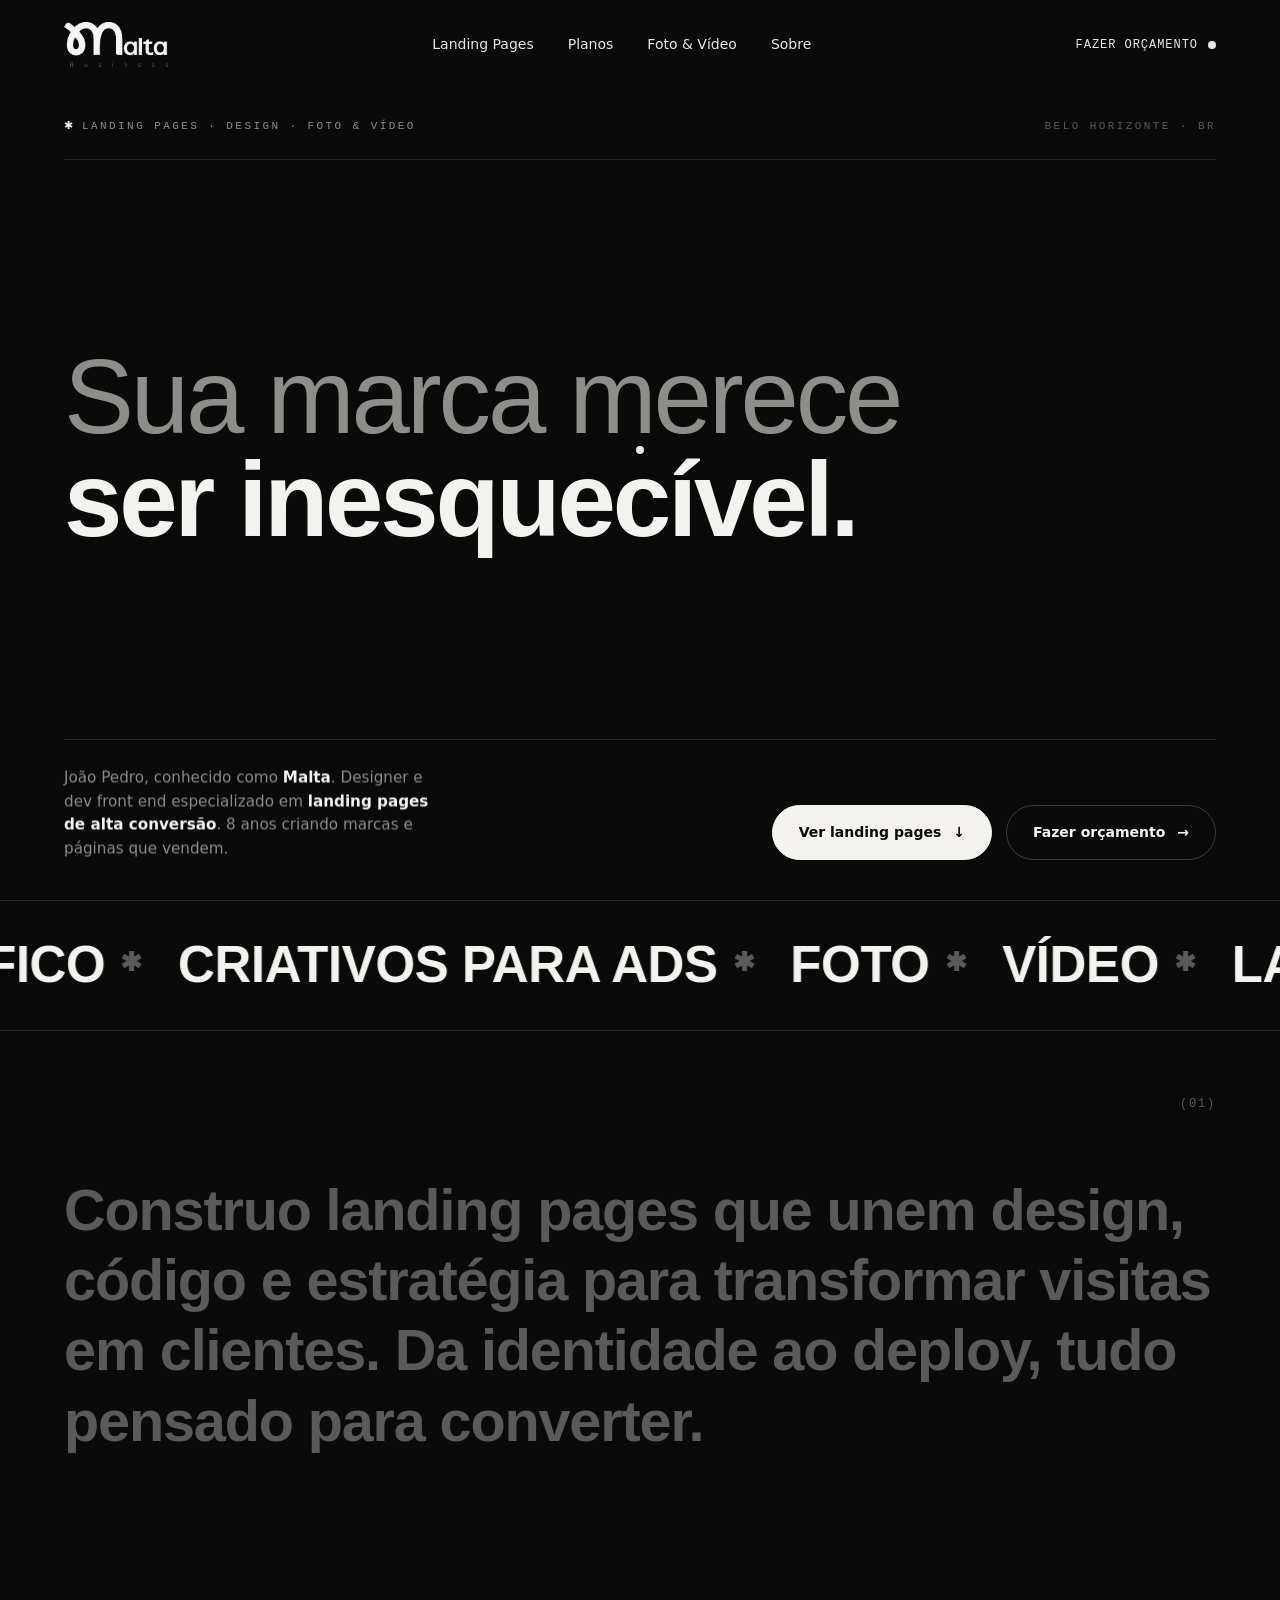
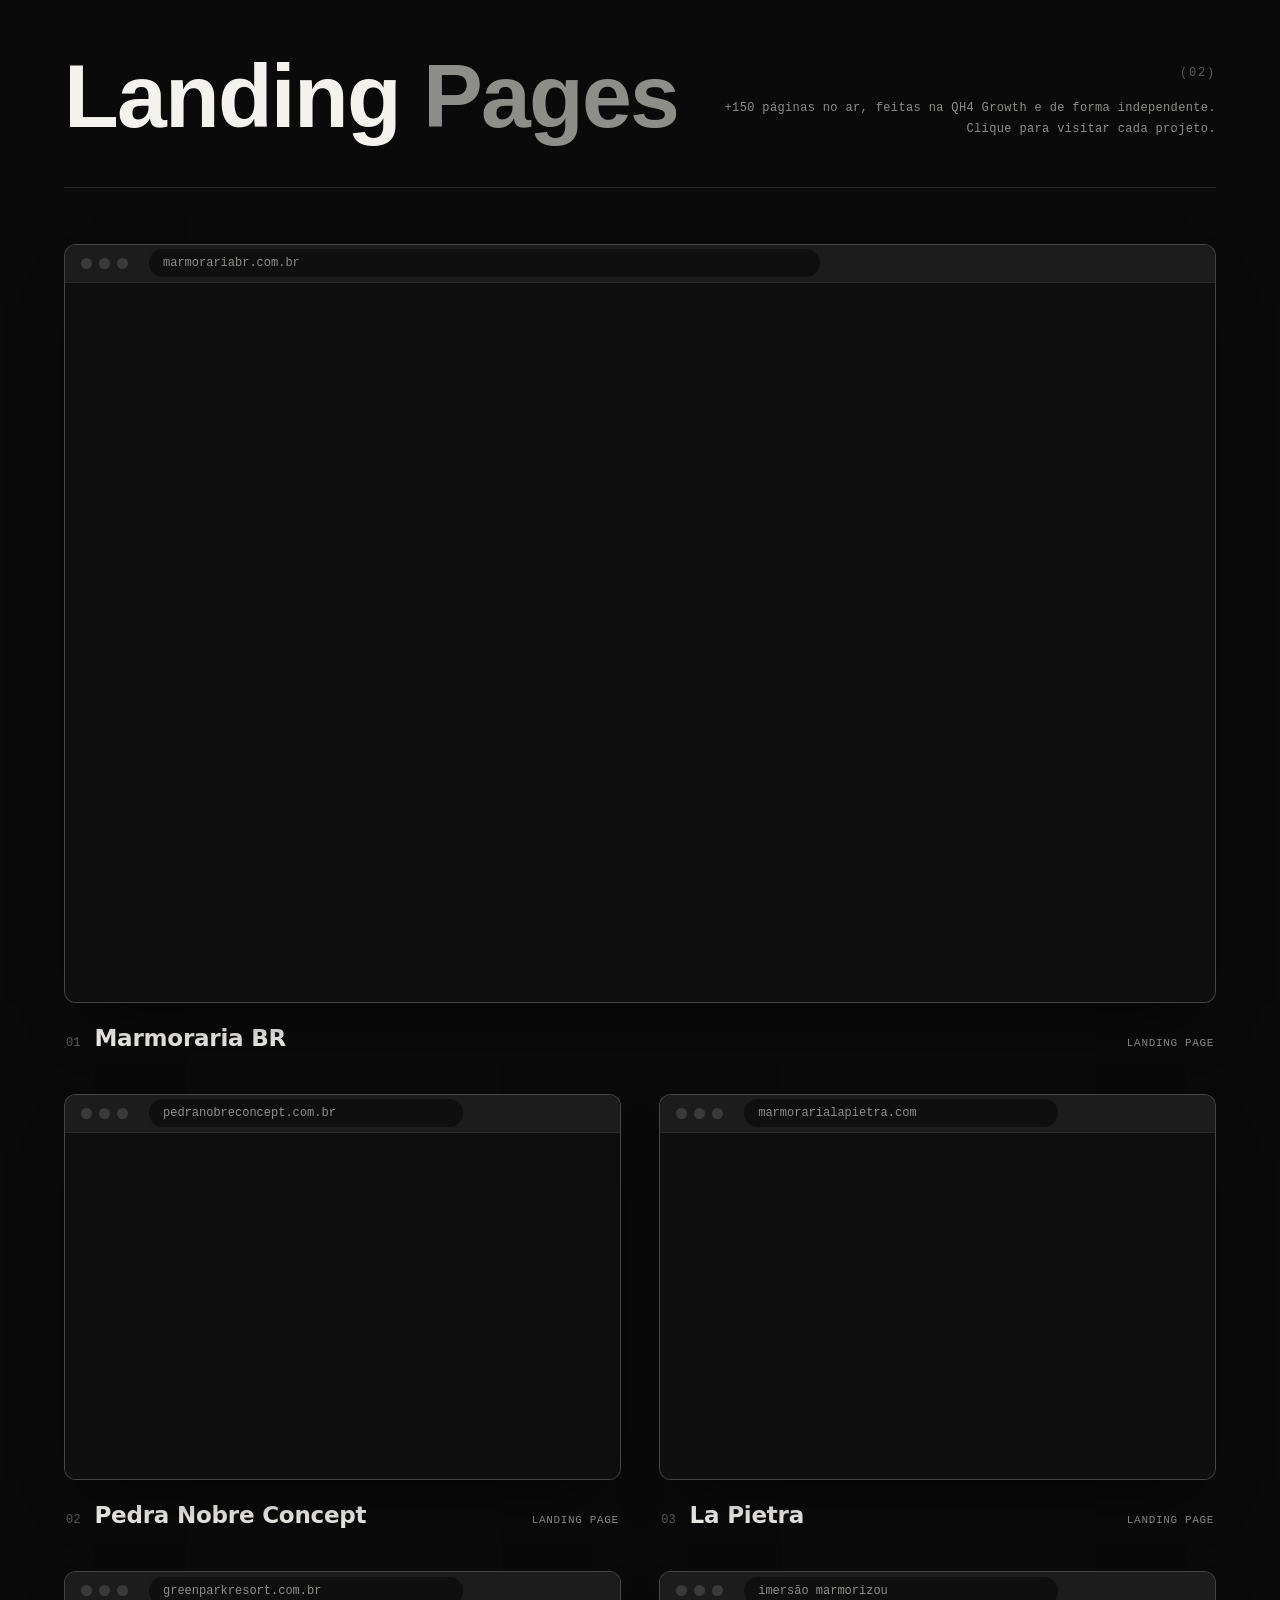
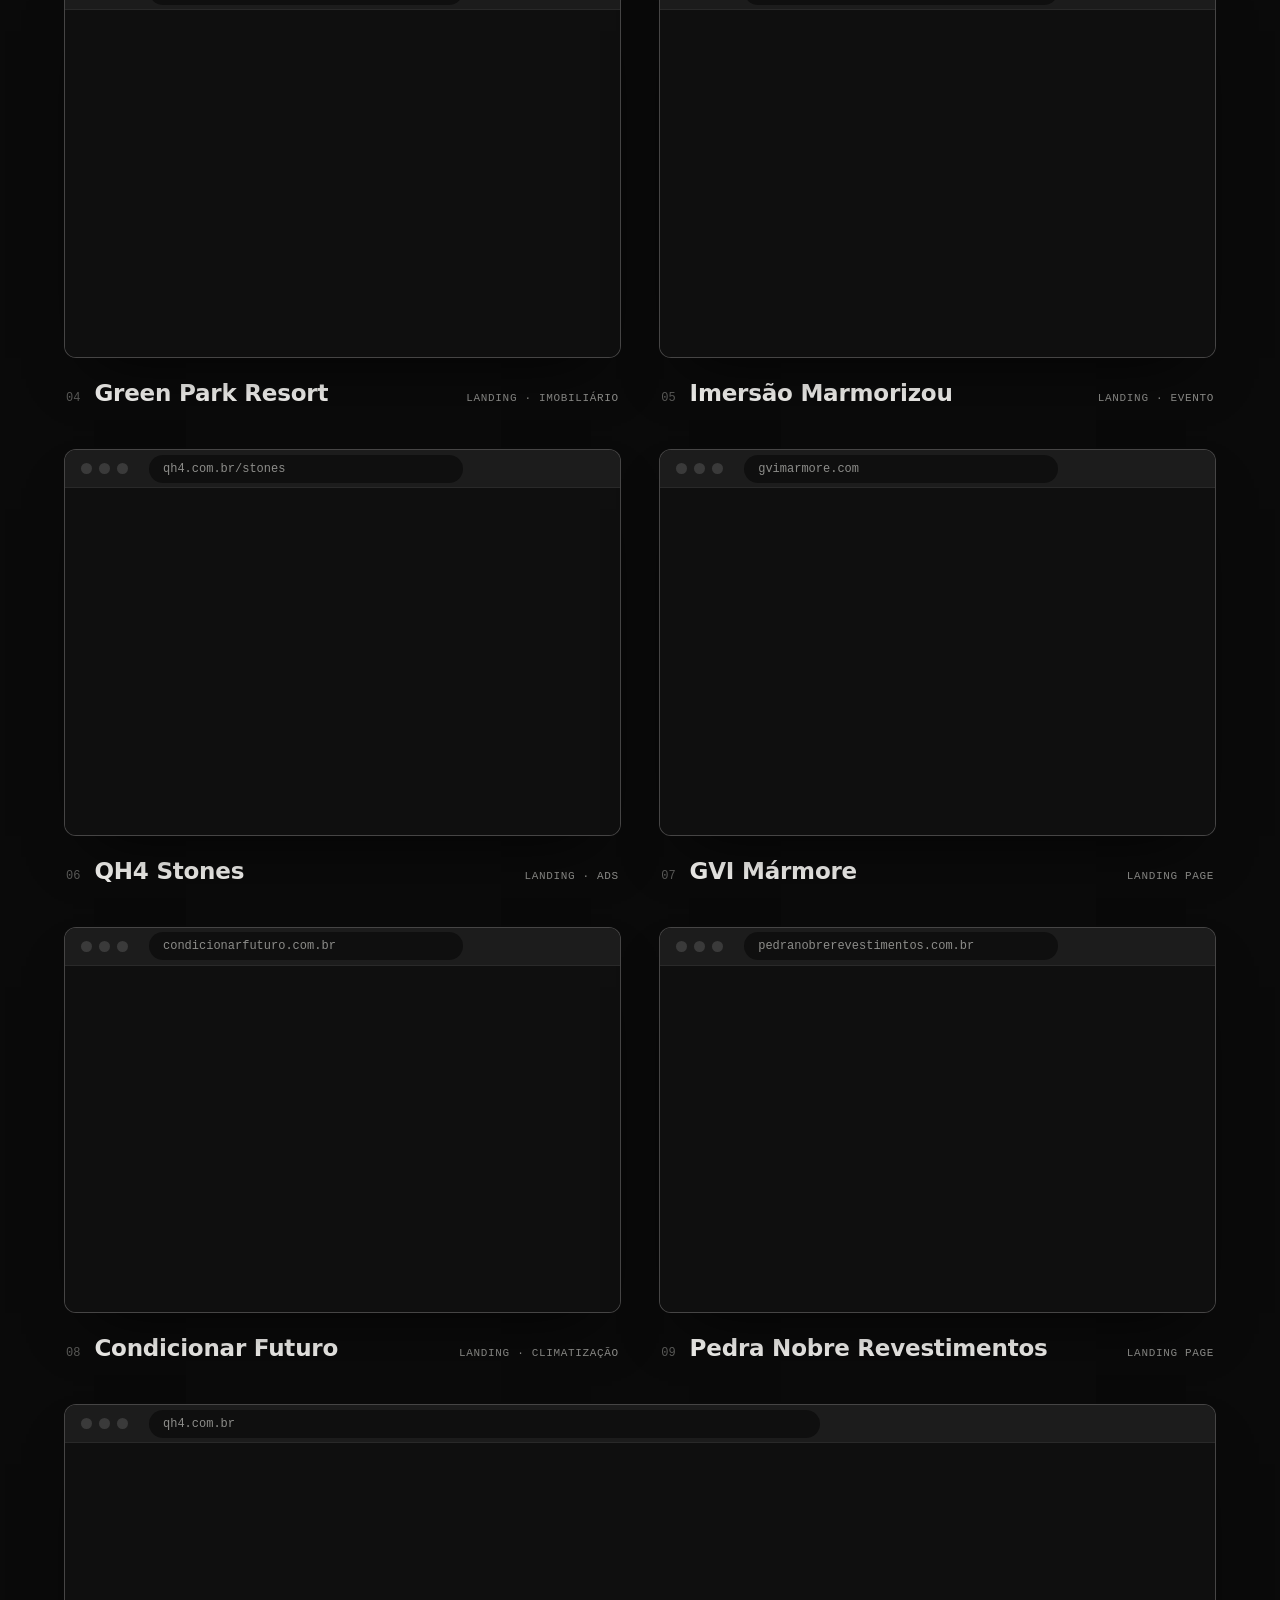
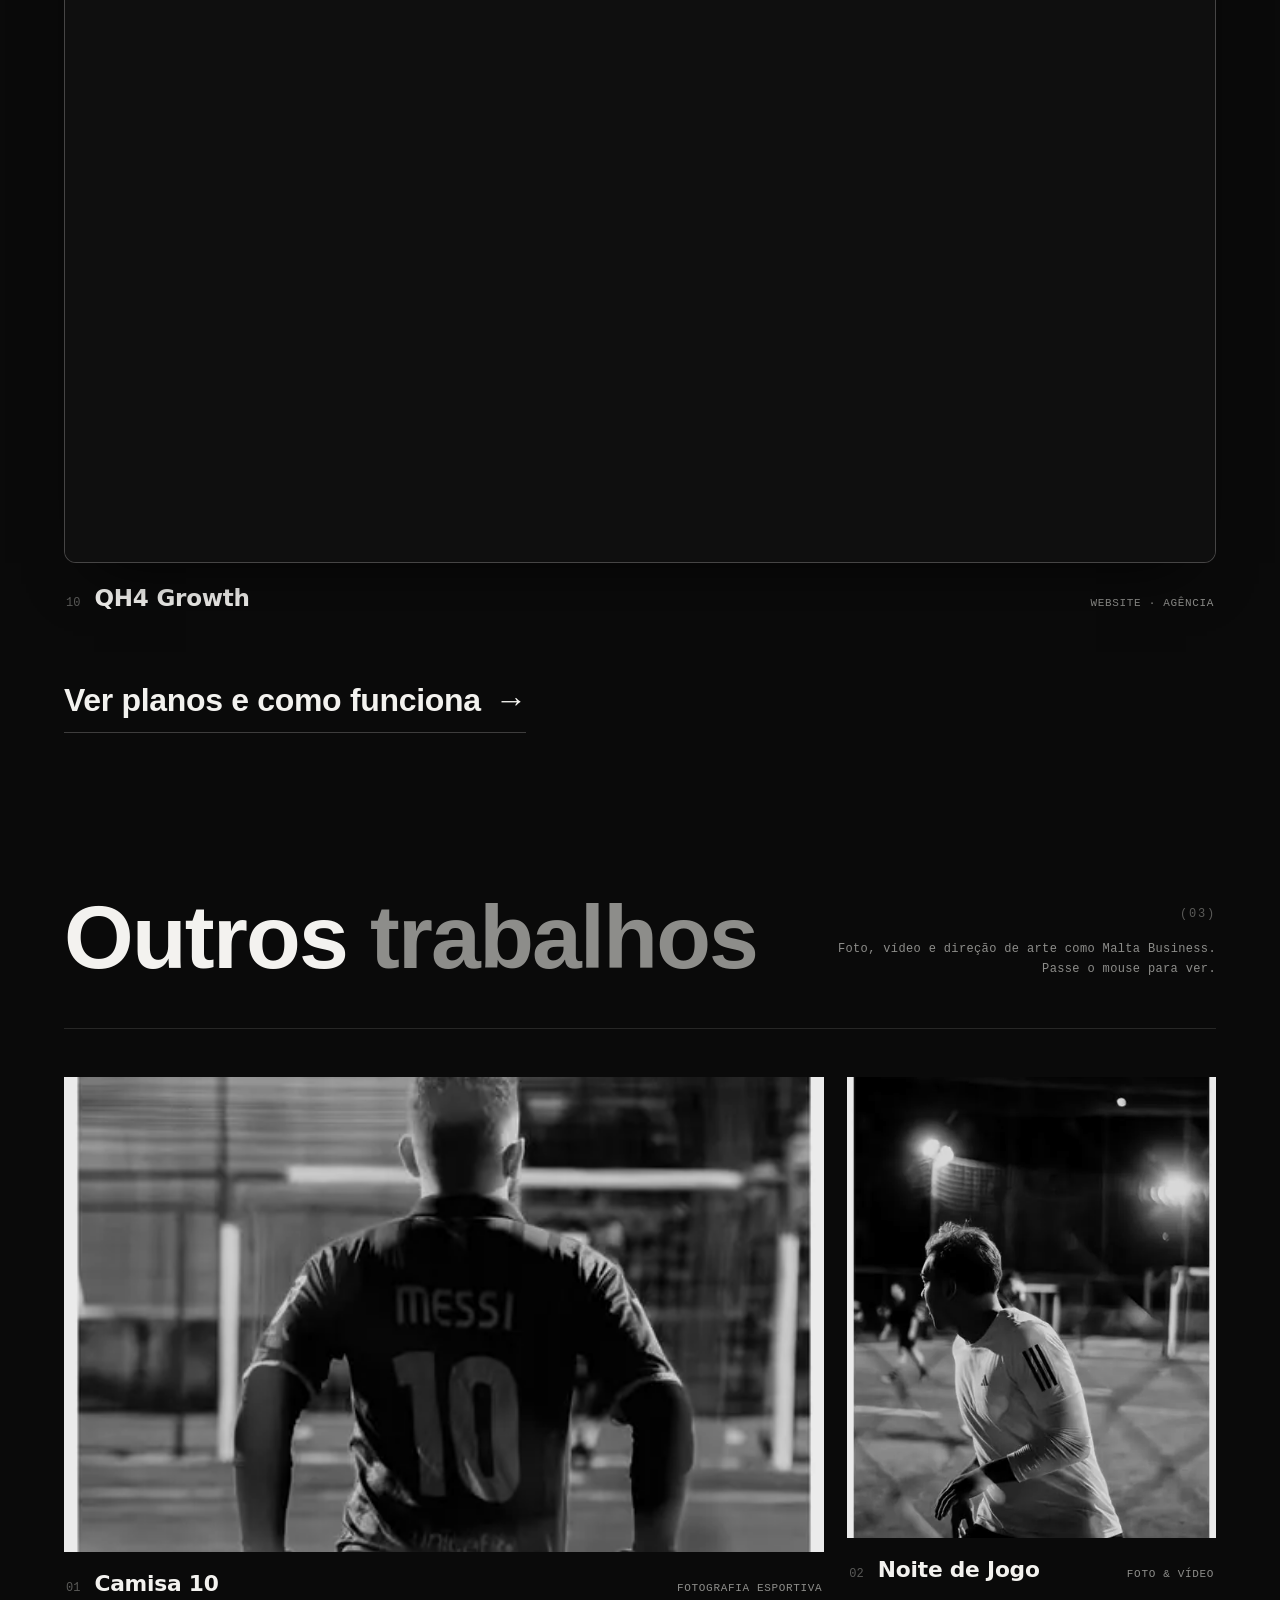
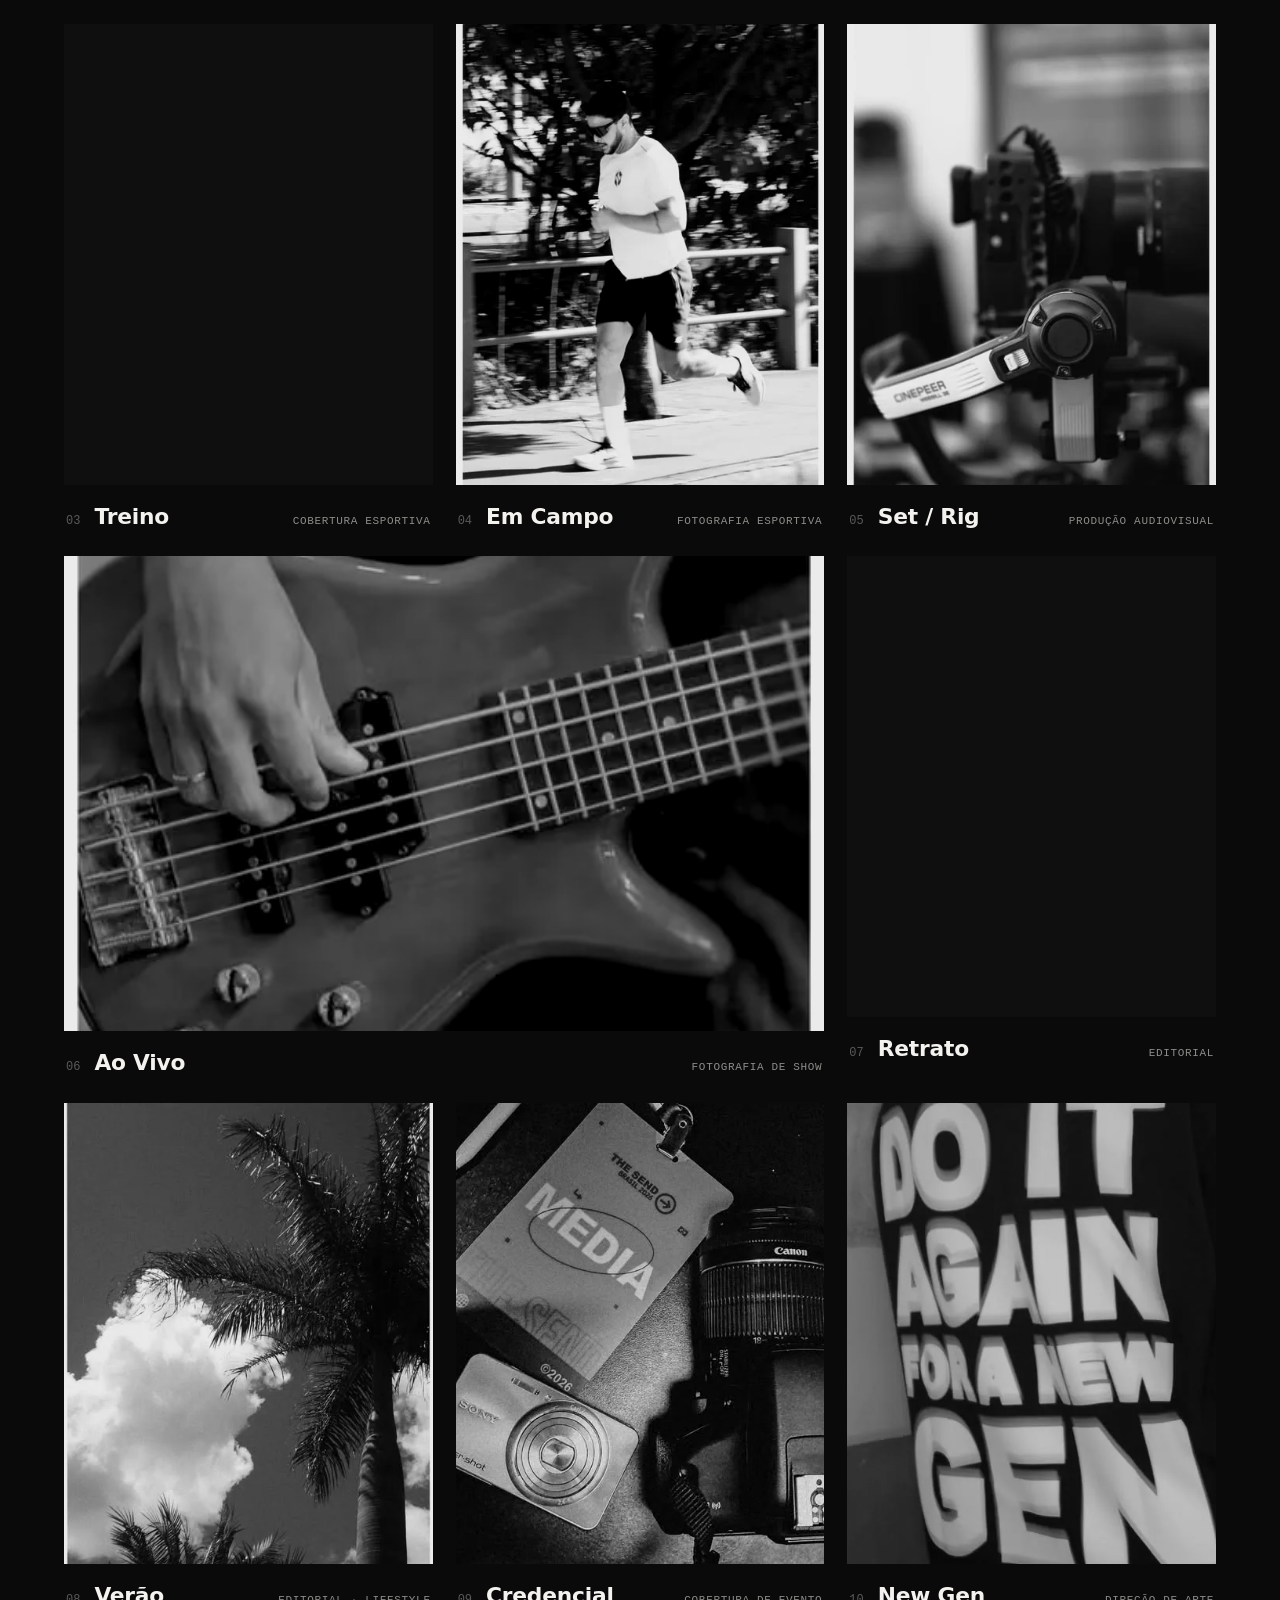
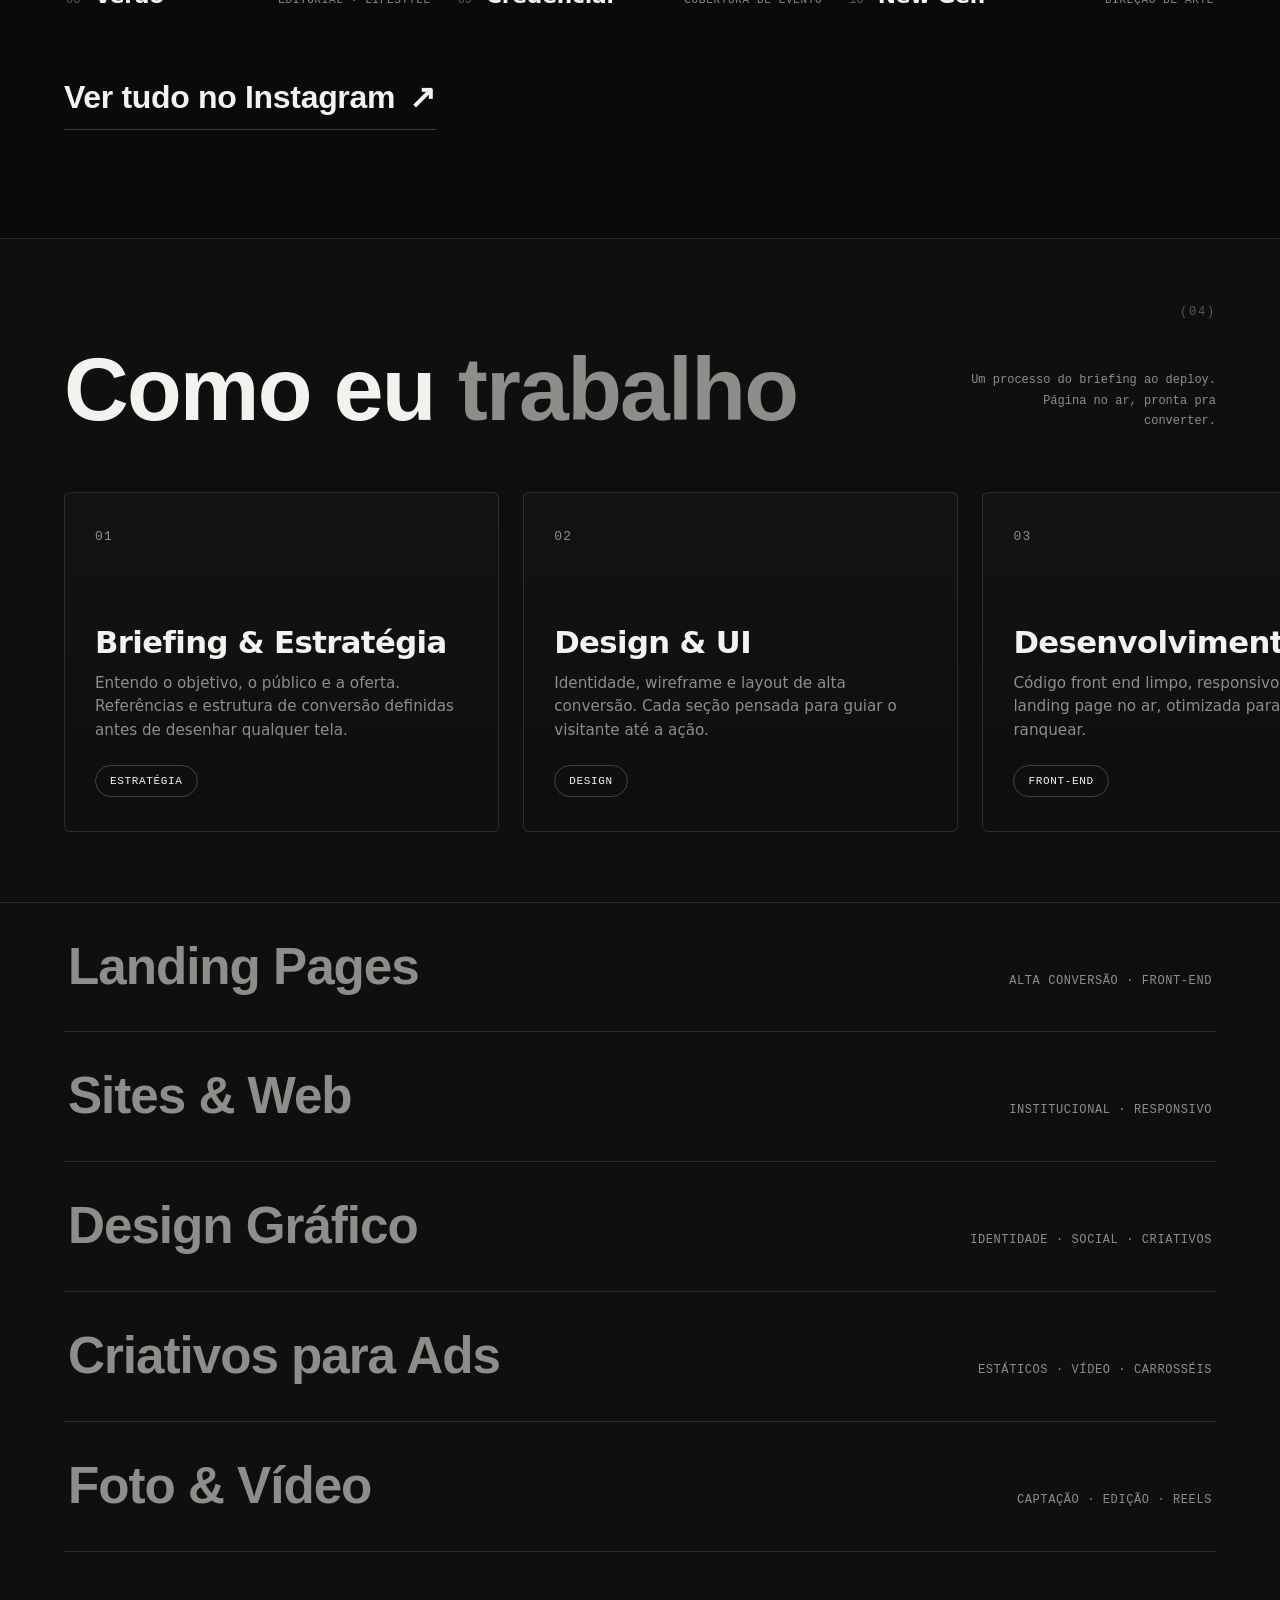
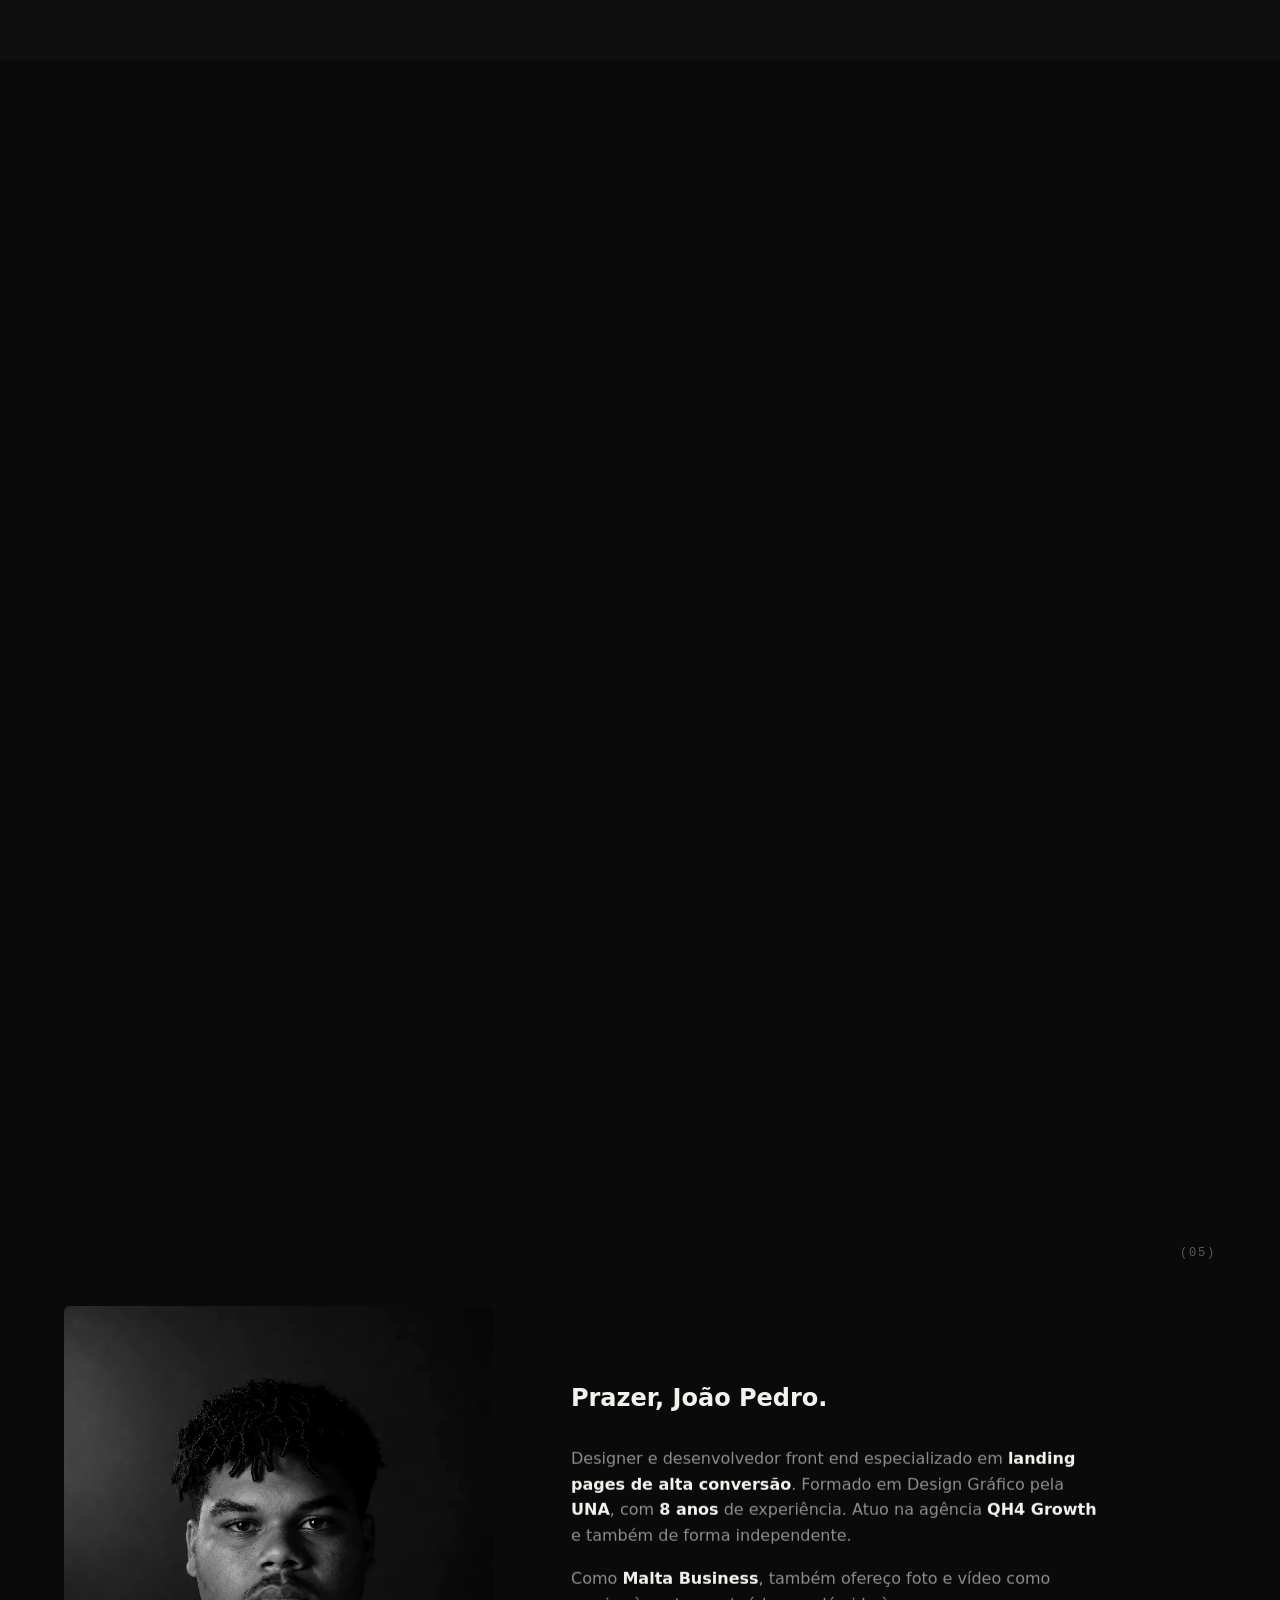
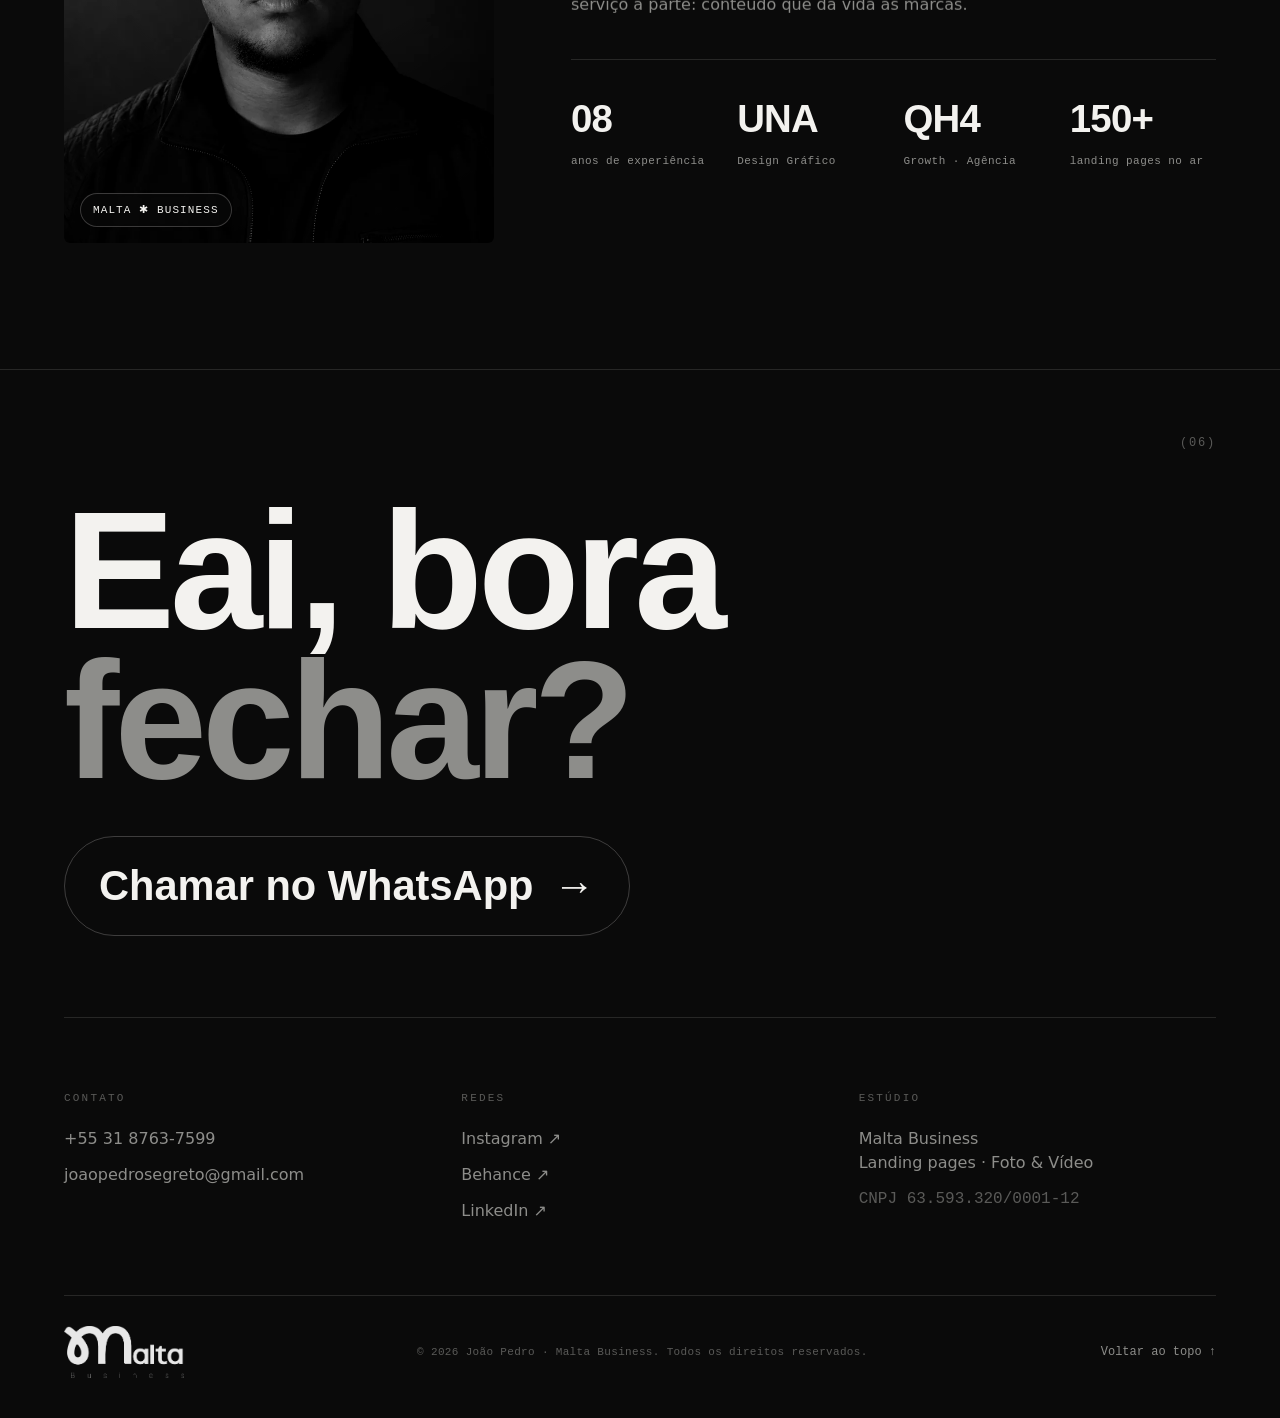
==== index.html @ 970472e7 "Add files via upload" ====
<!DOCTYPE html>
<html lang="pt-BR">
<head>
<meta charset="UTF-8" />
<meta name="viewport" content="width=device-width, initial-scale=1.0, viewport-fit=cover" />
<title>Malta · João Pedro · Landing Pages, Design & Foto</title>
<meta name="description" content="João Pedro Malta · Designer e dev front end especializado em landing pages de alta conversão. Também design gráfico, criativos para ads e produção de foto & vídeo." />
<link rel="icon" type="image/png" href="assets/favicon.png" />
<link rel="apple-touch-icon" href="assets/apple-touch-icon.png" />
<meta property="og:type" content="website" />
<meta property="og:title" content="Malta · João Pedro · Landing Pages, Design & Foto" />
<meta property="og:description" content="Landing pages de alta conversão, design gráfico e produção de foto & vídeo." />
<meta property="og:image" content="assets/apple-touch-icon.png" />
<meta name="theme-color" content="#0a0a0a" />
<!-- Segurança: Content Security Policy (defesa contra XSS / injeção / exfiltração de dados) -->
<meta http-equiv="Content-Security-Policy" content="default-src 'self'; script-src 'self'; style-src 'self' 'unsafe-inline' https://fonts.googleapis.com; font-src 'self' https://fonts.gstatic.com; img-src 'self' data:; connect-src 'self'; base-uri 'self'; form-action 'self'; object-src 'none'; frame-src 'none'; upgrade-insecure-requests">
<meta name="referrer" content="strict-origin-when-cross-origin" />
<link rel="preconnect" href="https://fonts.googleapis.com">
<link rel="preconnect" href="https://fonts.gstatic.com" crossorigin>
<link rel="preload" as="style" href="https://fonts.googleapis.com/css2?family=Archivo:wght@300;400;500;600;700;800&family=Archivo+Expanded:wght@800&family=JetBrains+Mono:wght@400;500;700&display=swap">
<link rel="stylesheet" href="https://fonts.googleapis.com/css2?family=Archivo:wght@300;400;500;600;700;800&family=Archivo+Expanded:wght@800&family=JetBrains+Mono:wght@400;500;700&display=swap" media="print" data-fontswap>
<noscript><link rel="stylesheet" href="https://fonts.googleapis.com/css2?family=Archivo:wght@300;400;500;600;700;800&family=Archivo+Expanded:wght@800&family=JetBrains+Mono:wght@400;500;700&display=swap"></noscript>
<link rel="stylesheet" href="css/style.css" />
</head>
<body>

<!-- LOADER -->
<div class="loader" id="loader">
  <div class="loader__inner">
    <img src="assets/logo-malta.png" alt="Malta" class="loader__logo" />
    <div class="loader__bar"><span></span></div>
  </div>
</div>

<!-- CUSTOM CURSOR -->
<div class="cursor" id="cursor"></div>

<!-- NAV -->
<header class="nav" id="nav">
  <a href="#hero" class="nav__logo" data-cursor>
    <img src="assets/logo-malta.png" alt="Malta Business" />
  </a>
  <nav class="nav__links">
    <a href="#lps" data-cursor>Landing Pages</a>
    <a href="landing-page/" data-cursor>Planos</a>
    <a href="#trabalhos" data-cursor>Foto &amp; Vídeo</a>
    <a href="#sobre" data-cursor>Sobre</a>
  </nav>
  <a href="https://wa.me/553187637599?text=Ol%C3%A1%20Malta%2C%20acabei%20de%20ver%20seus%20trabalhos%20no%20Google%20e%20gostaria%20de%20mais%20informa%C3%A7%C3%B5es." target="_blank" rel="noopener" class="nav__cta" data-cursor>
    <span>Fazer orçamento</span>
    <i class="dot"></i>
  </a>
  <button class="nav__burger" id="burger" aria-label="Menu"><span></span><span></span></button>
</header>

<!-- MOBILE MENU -->
<div class="menu" id="menu">
  <a href="#lps">Landing Pages<em>01</em></a>
  <a href="landing-page/">Planos<em>02</em></a>
  <a href="#trabalhos">Foto &amp; Vídeo<em>03</em></a>
  <a href="#sobre">Sobre<em>04</em></a>
  <a href="#contato">Contato<em>05</em></a>
  <a class="menu__cta" href="https://wa.me/553187637599?text=Ol%C3%A1%20Malta%2C%20acabei%20de%20ver%20seus%20trabalhos%20no%20Google%20e%20gostaria%20de%20mais%20informa%C3%A7%C3%B5es." target="_blank" rel="noopener">WhatsApp →</a>
</div>

<main>

<!-- HERO -->
<section class="hero" id="hero">
  <div class="hero__top">
    <span class="eyebrow"><i class="mark">✱</i> Landing Pages · Design · Foto &amp; Vídeo</span>
    <span class="eyebrow eyebrow--right">Belo Horizonte · BR</span>
  </div>

  <h1 class="hero__title">
    <span class="line"><span class="w light">Sua marca merece</span></span>
    <span class="line"><span class="w bold">ser inesquecível.</span></span>
  </h1>

  <div class="hero__bottom">
    <p class="hero__lead reveal-lines">
      João Pedro, conhecido como <strong>Malta</strong>. Designer e dev front end
      especializado em <strong>landing pages de alta conversão</strong>. 8 anos
      criando marcas e páginas que vendem.
    </p>
    <div class="hero__actions">
      <a href="#lps" class="btn btn--solid" data-cursor><span>Ver landing pages</span><i>↓</i></a>
      <a href="https://wa.me/553187637599?text=Ol%C3%A1%20Malta%2C%20acabei%20de%20ver%20seus%20trabalhos%20no%20Google%20e%20gostaria%20de%20mais%20informa%C3%A7%C3%B5es." target="_blank" rel="noopener" class="btn btn--ghost" data-cursor><span>Fazer orçamento</span><i>→</i></a>
    </div>
  </div>

  <div class="hero__scroll"><span>Role para descobrir</span><i></i></div>
</section>

<!-- MARQUEE -->
<section class="marquee" aria-hidden="true">
  <div class="marquee__track" id="marquee">
    <span>Landing Pages<i>✱</i></span><span>Sites<i>✱</i></span><span>Design Gráfico<i>✱</i></span>
    <span>Criativos para Ads<i>✱</i></span><span>Foto<i>✱</i></span><span>Vídeo<i>✱</i></span>
    <span>Landing Pages<i>✱</i></span><span>Sites<i>✱</i></span><span>Design Gráfico<i>✱</i></span>
    <span>Criativos para Ads<i>✱</i></span><span>Foto<i>✱</i></span><span>Vídeo<i>✱</i></span>
  </div>
</section>

<!-- STATEMENT -->
<section class="statement" id="statement">
  <span class="section-index">(01)</span>
  <p class="statement__text">
    <span class="word">Construo</span> <span class="word">landing</span> <span class="word">pages</span>
    <span class="word">que</span> <span class="word">unem</span> <span class="word">design,</span>
    <span class="word">código</span> <span class="word">e</span> <span class="word">estratégia</span>
    <span class="word">para</span> <span class="word">transformar</span> <span class="word">visitas</span>
    <span class="word">em</span> <span class="word">clientes.</span> <span class="word">Da</span>
    <span class="word">identidade</span> <span class="word">ao</span> <span class="word">deploy,</span>
    <span class="word">tudo</span> <span class="word">pensado</span> <span class="word">para</span>
    <span class="word">converter.</span>
  </p>
</section>

<!-- LANDING PAGES (primary) -->
<section class="lps" id="lps">
  <div class="lps__head">
    <span class="section-index">(02)</span>
    <h2 class="sec-title reveal-title"><span>Landing</span> <span>Pages</span></h2>
    <p class="lps__note">+150 páginas no ar, feitas na QH4 Growth e de forma independente.<br>Clique para visitar cada projeto.</p>
  </div>

  <div class="lp-grid">
    <article class="lp" data-cursor>
      <a class="lp__frame" href="https://www.marmorariabr.com.br/" target="_blank" rel="noopener" aria-label="Marmoraria BR">
        <span class="lp__bar"><i></i><i></i><i></i><em>marmorariabr.com.br</em></span>
        <span class="lp__shot"><picture><source media="(max-width:640px)" srcset="assets/lp/marmorariabr_mob.webp" width="480" height="960"><img src="assets/lp/marmorariabr.webp" alt="Landing page Marmoraria BR" width="1280" height="800" loading="lazy" decoding="async" /></picture></span>
        <span class="lp__visit">Ver ao vivo ↗</span>
      </a>
      <div class="lp__meta"><span class="lp__idx">01</span><h3>Marmoraria BR</h3><span class="lp__type">Landing Page</span></div>
    </article>

    <article class="lp" data-cursor>
      <a class="lp__frame" href="https://www.pedranobreconcept.com.br/" target="_blank" rel="noopener" aria-label="Pedra Nobre Concept">
        <span class="lp__bar"><i></i><i></i><i></i><em>pedranobreconcept.com.br</em></span>
        <span class="lp__shot"><picture><source media="(max-width:640px)" srcset="assets/lp/pedranobreconcept_mob.webp" width="480" height="960"><img src="assets/lp/pedranobreconcept.webp" alt="Landing page Pedra Nobre Concept" width="1280" height="800" loading="lazy" decoding="async" /></picture></span>
        <span class="lp__visit">Ver ao vivo ↗</span>
      </a>
      <div class="lp__meta"><span class="lp__idx">02</span><h3>Pedra Nobre Concept</h3><span class="lp__type">Landing Page</span></div>
    </article>

    <article class="lp" data-cursor>
      <a class="lp__frame" href="https://marmorarialapietra.com/" target="_blank" rel="noopener" aria-label="La Pietra">
        <span class="lp__bar"><i></i><i></i><i></i><em>marmorarialapietra.com</em></span>
        <span class="lp__shot"><picture><source media="(max-width:640px)" srcset="assets/lp/lapietra_mob.webp" width="480" height="960"><img src="assets/lp/lapietra.webp" alt="Landing page La Pietra" width="1280" height="800" loading="lazy" decoding="async" /></picture></span>
        <span class="lp__visit">Ver ao vivo ↗</span>
      </a>
      <div class="lp__meta"><span class="lp__idx">03</span><h3>La Pietra</h3><span class="lp__type">Landing Page</span></div>
    </article>

    <article class="lp" data-cursor>
      <a class="lp__frame" href="https://www.greenparkresort.com.br/" target="_blank" rel="noopener" aria-label="Green Park Resort">
        <span class="lp__bar"><i></i><i></i><i></i><em>greenparkresort.com.br</em></span>
        <span class="lp__shot"><picture><source media="(max-width:640px)" srcset="assets/lp/greenpark_mob.webp" width="480" height="960"><img src="assets/lp/greenpark.webp" alt="Landing page Green Park Resort" width="1280" height="800" loading="lazy" decoding="async" /></picture></span>
        <span class="lp__visit">Ver ao vivo ↗</span>
      </a>
      <div class="lp__meta"><span class="lp__idx">04</span><h3>Green Park Resort</h3><span class="lp__type">Landing · Imobiliário</span></div>
    </article>

    <article class="lp" data-cursor>
      <a class="lp__frame" href="https://lp-imersao-estuqui.vercel.app/" target="_blank" rel="noopener" aria-label="Imersão Marmorizou">
        <span class="lp__bar"><i></i><i></i><i></i><em>imersão marmorizou</em></span>
        <span class="lp__shot"><picture><source media="(max-width:640px)" srcset="assets/lp/estuqui_mob.webp" width="480" height="960"><img src="assets/lp/estuqui.webp" alt="Landing page Imersão Marmorizou" width="1280" height="800" loading="lazy" decoding="async" /></picture></span>
        <span class="lp__visit">Ver ao vivo ↗</span>
      </a>
      <div class="lp__meta"><span class="lp__idx">05</span><h3>Imersão Marmorizou</h3><span class="lp__type">Landing · Evento</span></div>
    </article>

    <article class="lp" data-cursor>
      <a class="lp__frame" href="https://qh4.com.br/stones-v4" target="_blank" rel="noopener" aria-label="QH4 Stones">
        <span class="lp__bar"><i></i><i></i><i></i><em>qh4.com.br/stones</em></span>
        <span class="lp__shot"><picture><source media="(max-width:640px)" srcset="assets/lp/qh4stones_mob.webp" width="480" height="960"><img src="assets/lp/qh4stones.webp" alt="Landing page QH4 Stones" width="1280" height="800" loading="lazy" decoding="async" /></picture></span>
        <span class="lp__visit">Ver ao vivo ↗</span>
      </a>
      <div class="lp__meta"><span class="lp__idx">06</span><h3>QH4 Stones</h3><span class="lp__type">Landing · Ads</span></div>
    </article>

    <article class="lp" data-cursor>
      <a class="lp__frame" href="https://gvimarmore.com/" target="_blank" rel="noopener" aria-label="GVI Mármore">
        <span class="lp__bar"><i></i><i></i><i></i><em>gvimarmore.com</em></span>
        <span class="lp__shot"><picture><source media="(max-width:640px)" srcset="assets/lp/gvimarmore_mob.webp" width="480" height="960"><img src="assets/lp/gvimarmore.webp" alt="Landing page GVI Mármore" width="1280" height="800" loading="lazy" decoding="async" /></picture></span>
        <span class="lp__visit">Ver ao vivo ↗</span>
      </a>
      <div class="lp__meta"><span class="lp__idx">07</span><h3>GVI Mármore</h3><span class="lp__type">Landing Page</span></div>
    </article>

    <article class="lp" data-cursor>
      <a class="lp__frame" href="https://www.condicionarfuturo.com.br/" target="_blank" rel="noopener" aria-label="Condicionar Futuro">
        <span class="lp__bar"><i></i><i></i><i></i><em>condicionarfuturo.com.br</em></span>
        <span class="lp__shot"><picture><source media="(max-width:640px)" srcset="assets/lp/condicionarfuturo_mob.webp" width="480" height="960"><img src="assets/lp/condicionarfuturo.webp" alt="Landing page Condicionar Futuro" width="1280" height="800" loading="lazy" decoding="async" /></picture></span>
        <span class="lp__visit">Ver ao vivo ↗</span>
      </a>
      <div class="lp__meta"><span class="lp__idx">08</span><h3>Condicionar Futuro</h3><span class="lp__type">Landing · Climatização</span></div>
    </article>

    <article class="lp" data-cursor>
      <a class="lp__frame" href="https://www.pedranobrerevestimentos.com.br/" target="_blank" rel="noopener" aria-label="Pedra Nobre Revestimentos">
        <span class="lp__bar"><i></i><i></i><i></i><em>pedranobrerevestimentos.com.br</em></span>
        <span class="lp__shot"><picture><source media="(max-width:640px)" srcset="assets/lp/pedranobrerevest_mob.webp" width="480" height="960"><img src="assets/lp/pedranobrerevest.webp" alt="Landing page Pedra Nobre Revestimentos" width="1280" height="800" loading="lazy" decoding="async" /></picture></span>
        <span class="lp__visit">Ver ao vivo ↗</span>
      </a>
      <div class="lp__meta"><span class="lp__idx">09</span><h3>Pedra Nobre Revestimentos</h3><span class="lp__type">Landing Page</span></div>
    </article>

    <article class="lp" data-cursor>
      <a class="lp__frame" href="https://qh4.com.br/" target="_blank" rel="noopener" aria-label="QH4 Growth">
        <span class="lp__bar"><i></i><i></i><i></i><em>qh4.com.br</em></span>
        <span class="lp__shot"><picture><source media="(max-width:640px)" srcset="assets/lp/qh4_mob.webp" width="480" height="960"><img src="assets/lp/qh4.webp" alt="Site QH4 Growth" width="1280" height="800" loading="lazy" decoding="async" /></picture></span>
        <span class="lp__visit">Ver ao vivo ↗</span>
      </a>
      <div class="lp__meta"><span class="lp__idx">10</span><h3>QH4 Growth</h3><span class="lp__type">Website · Agência</span></div>
    </article>
  </div>

  <a href="landing-page/" class="works__all" data-cursor>
    <span>Ver planos e como funciona</span><i>→</i>
  </a>
</section>

<!-- OUTROS TRABALHOS (foto/vídeo) -->
<section class="works" id="trabalhos">
  <div class="works__head">
    <span class="section-index">(03)</span>
    <h2 class="sec-title reveal-title"><span>Outros</span> <span>trabalhos</span></h2>
    <p class="works__note">Foto, vídeo e direção de arte como Malta Business.<br>Passe o mouse para ver.</p>
  </div>

  <div class="grid" id="grid">
    <article class="card" data-cat="Esporte" data-cursor>
      <a class="card__media" href="https://www.instagram.com/jp_fmalta/" target="_blank" rel="noopener"><img src="assets/portfolio/01.webp" alt="Fotografia esportiva" width="480" height="640" loading="lazy" decoding="async" /></a>
      <div class="card__meta"><span class="card__idx">01</span><h3>Camisa 10</h3><span class="card__type">Fotografia Esportiva</span></div>
    </article>
    <article class="card" data-cat="Esporte" data-cursor>
      <a class="card__media" href="https://www.instagram.com/jp_fmalta/" target="_blank" rel="noopener"><img src="assets/portfolio/02.webp" alt="Fotografia esportiva noturna" width="480" height="640" loading="lazy" decoding="async" /></a>
      <div class="card__meta"><span class="card__idx">02</span><h3>Noite de Jogo</h3><span class="card__type">Foto &amp; Vídeo</span></div>
    </article>
    <article class="card" data-cat="Esporte" data-cursor>
      <a class="card__media" href="https://www.instagram.com/jp_fmalta/" target="_blank" rel="noopener"><img src="assets/portfolio/03.webp" alt="Treino funcional" width="480" height="640" loading="lazy" decoding="async" /></a>
      <div class="card__meta"><span class="card__idx">03</span><h3>Treino</h3><span class="card__type">Cobertura Esportiva</span></div>
    </article>
    <article class="card" data-cat="Esporte" data-cursor>
      <a class="card__media" href="https://www.instagram.com/jp_fmalta/" target="_blank" rel="noopener"><img src="assets/portfolio/04.webp" alt="Em campo" width="480" height="640" loading="lazy" decoding="async" /></a>
      <div class="card__meta"><span class="card__idx">04</span><h3>Em Campo</h3><span class="card__type">Fotografia Esportiva</span></div>
    </article>
    <article class="card" data-cat="Bastidores" data-cursor>
      <a class="card__media" href="https://www.instagram.com/jp_fmalta/" target="_blank" rel="noopener"><img src="assets/portfolio/05.webp" alt="Bastidores de produção" width="480" height="640" loading="lazy" decoding="async" /></a>
      <div class="card__meta"><span class="card__idx">05</span><h3>Set / Rig</h3><span class="card__type">Produção Audiovisual</span></div>
    </article>
    <article class="card" data-cat="Show" data-cursor>
      <a class="card__media" href="https://www.instagram.com/jp_fmalta/" target="_blank" rel="noopener"><img src="assets/portfolio/06.webp" alt="Fotografia de show" width="480" height="640" loading="lazy" decoding="async" /></a>
      <div class="card__meta"><span class="card__idx">06</span><h3>Ao Vivo</h3><span class="card__type">Fotografia de Show</span></div>
    </article>
    <article class="card" data-cat="Retrato" data-cursor>
      <a class="card__media" href="https://www.instagram.com/jp_fmalta/" target="_blank" rel="noopener"><img src="assets/portfolio/07.webp" alt="Retrato editorial" width="480" height="640" loading="lazy" decoding="async" /></a>
      <div class="card__meta"><span class="card__idx">07</span><h3>Retrato</h3><span class="card__type">Editorial</span></div>
    </article>
    <article class="card" data-cat="Editorial" data-cursor>
      <a class="card__media" href="https://www.instagram.com/jp_fmalta/" target="_blank" rel="noopener"><img src="assets/portfolio/08.webp" alt="Editorial lifestyle" width="480" height="640" loading="lazy" decoding="async" /></a>
      <div class="card__meta"><span class="card__idx">08</span><h3>Verão</h3><span class="card__type">Editorial · Lifestyle</span></div>
    </article>
    <article class="card" data-cat="Bastidores" data-cursor>
      <a class="card__media" href="https://www.instagram.com/jp_fmalta/" target="_blank" rel="noopener"><img src="assets/portfolio/09.webp" alt="Cobertura de evento" width="480" height="640" loading="lazy" decoding="async" /></a>
      <div class="card__meta"><span class="card__idx">09</span><h3>Credencial</h3><span class="card__type">Cobertura de Evento</span></div>
    </article>
    <article class="card" data-cat="Direção de Arte" data-cursor>
      <a class="card__media" href="https://www.instagram.com/jp_fmalta/" target="_blank" rel="noopener"><img src="assets/portfolio/10.webp" alt="Direção de arte streetwear" width="480" height="640" loading="lazy" decoding="async" /></a>
      <div class="card__meta"><span class="card__idx">10</span><h3>New Gen</h3><span class="card__type">Direção de Arte</span></div>
    </article>
  </div>

  <a href="https://www.instagram.com/jp_fmalta/" target="_blank" rel="noopener" class="works__all" data-cursor>
    <span>Ver tudo no Instagram</span><i>↗</i>
  </a>
</section>

<!-- SERVICOS / PROCESSO -->
<section class="process" id="servicos">
  <div class="process__head">
    <span class="section-index">(04)</span>
    <h2 class="sec-title reveal-title"><span>Como eu</span> <span>trabalho</span></h2>
    <p class="process__note">Um processo do briefing ao deploy. Página no ar, pronta pra converter.</p>
  </div>

  <div class="process__viewport" id="processViewport">
    <div class="process__track" id="processTrack">
      <article class="step">
        <span class="step__num">01</span>
        <h3>Briefing &amp; Estratégia</h3>
        <p>Entendo o objetivo, o público e a oferta. Referências e estrutura de conversão definidas antes de desenhar qualquer tela.</p>
        <span class="step__tag">Estratégia</span>
      </article>
      <article class="step">
        <span class="step__num">02</span>
        <h3>Design &amp; UI</h3>
        <p>Identidade, wireframe e layout de alta conversão. Cada seção pensada para guiar o visitante até a ação.</p>
        <span class="step__tag">Design</span>
      </article>
      <article class="step">
        <span class="step__num">03</span>
        <h3>Desenvolvimento</h3>
        <p>Código front end limpo, responsivo e rápido. A landing page no ar, otimizada para carregar e ranquear.</p>
        <span class="step__tag">Front-end</span>
      </article>
      <article class="step">
        <span class="step__num">04</span>
        <h3>Conteúdo</h3>
        <p>Copy e criativos inclusos, com imagens de banco ou geradas por IA. Foto e vídeo próprios entram como serviço à parte.</p>
        <span class="step__tag">Copy · Imagens</span>
      </article>
      <article class="step">
        <span class="step__num">05</span>
        <h3>Publicação &amp; Otimização</h3>
        <p>Deploy, testes e ajustes de conversão. Acompanhamento dos resultados para melhorar o que importa.</p>
        <span class="step__tag">Deploy</span>
      </article>
    </div>
  </div>

  <div class="services-list">
    <div class="srv" data-cursor><span>Landing Pages</span><i>Alta conversão · Front-end</i></div>
    <div class="srv" data-cursor><span>Sites &amp; Web</span><i>Institucional · Responsivo</i></div>
    <div class="srv" data-cursor><span>Design Gráfico</span><i>Identidade · Social · Criativos</i></div>
    <div class="srv" data-cursor><span>Criativos para Ads</span><i>Estáticos · Vídeo · Carrosséis</i></div>
    <div class="srv" data-cursor><span>Foto &amp; Vídeo</span><i>Captação · Edição · Reels</i></div>
  </div>
</section>

<!-- SOBRE -->
<section class="about" id="sobre">
  <span class="section-index">(05)</span>
  <div class="about__grid">
    <div class="about__photo">
      <img src="assets/about.webp" alt="João Pedro · Malta" width="900" height="1125" loading="lazy" decoding="async" />
      <span class="about__badge">Malta ✱ Business</span>
    </div>
    <div class="about__body">
      <h2 class="about__title reveal-title"><span>Prazer,</span> <span>João Pedro.</span></h2>
      <p class="reveal-lines">
        Designer e desenvolvedor front end especializado em
        <strong>landing pages de alta conversão</strong>. Formado em Design Gráfico
        pela <strong>UNA</strong>, com <strong>8 anos</strong> de experiência. Atuo na
        agência <strong>QH4 Growth</strong> e também de forma independente.
      </p>
      <p class="reveal-lines">
        Como <strong>Malta Business</strong>, também ofereço foto e vídeo como serviço à parte:
        conteúdo que dá vida às marcas.
      </p>
      <ul class="about__stats">
        <li><b>08</b><span>anos de experiência</span></li>
        <li><b>UNA</b><span>Design Gráfico</span></li>
        <li><b>QH4</b><span>Growth · Agência</span></li>
        <li><b>150+</b><span>landing pages no ar</span></li>
      </ul>
    </div>
  </div>
</section>

</main>

<!-- FOOTER / CONTATO -->
<footer class="footer" id="contato">
  <span class="section-index">(06)</span>
  <div class="footer__cta">
    <h2 class="footer__title reveal-title"><span>Eai,</span> <span>bora</span> <span>fechar?</span></h2>
    <a href="https://wa.me/553187637599?text=Ol%C3%A1%20Malta%2C%20acabei%20de%20ver%20seus%20trabalhos%20no%20Google%20e%20gostaria%20de%20mais%20informa%C3%A7%C3%B5es." target="_blank" rel="noopener" class="footer__big" data-cursor>
      <span>Chamar no WhatsApp</span><i>→</i>
    </a>
  </div>

  <div class="footer__cols">
    <div class="fcol">
      <span class="fcol__label">Contato</span>
      <a href="https://wa.me/553187637599?text=Ol%C3%A1%20Malta%2C%20acabei%20de%20ver%20seus%20trabalhos%20no%20Google%20e%20gostaria%20de%20mais%20informa%C3%A7%C3%B5es." target="_blank" rel="noopener">+55 31 8763-7599</a>
      <a href="mailto:joaopedrosegreto@gmail.com">joaopedrosegreto@gmail.com</a>
    </div>
    <div class="fcol">
      <span class="fcol__label">Redes</span>
      <a href="https://www.instagram.com/jp_fmalta/" target="_blank" rel="noopener">Instagram ↗</a>
      <a href="https://www.behance.net/joaopedromalta" target="_blank" rel="noopener">Behance ↗</a>
      <a href="https://www.linkedin.com/in/joaopedromalta7" target="_blank" rel="noopener">LinkedIn ↗</a>
    </div>
    <div class="fcol">
      <span class="fcol__label">Estúdio</span>
      <p>Malta Business<br>Landing pages · Foto &amp; Vídeo</p>
      <p class="fcol__cnpj">CNPJ 63.593.320/0001-12</p>
    </div>
  </div>

  <div class="footer__base">
    <img src="assets/logo-malta.png" alt="Malta Business" class="footer__logo" />
    <span>© <span id="year"></span> João Pedro · Malta Business. Todos os direitos reservados.</span>
    <a href="#hero" class="footer__top" data-cursor>Voltar ao topo ↑</a>
  </div>
</footer>

<script defer src="js/vendor/gsap.min.js"></script>
<script defer src="js/vendor/ScrollTrigger.min.js"></script>
<script defer src="js/vendor/lenis.min.js"></script>
<script defer src="js/main.js"></script>
</body>
</html>
---- css/style.css ----
/* ============================================================
   MALTA — João Pedro · Portfólio
   Identidade: monocromática editorial (base do PDF Malta Business)
   ============================================================ */

:root{
  --bg:        #0a0a0a;
  --bg-2:      #0f0f0f;
  --white:     #f3f2ef;
  --grey:      #8d8d8a;
  --grey-2:    #5a5a58;
  --line:      rgba(243,242,239,.12);
  --line-2:    rgba(243,242,239,.22);
  --inverse:   #f3f2ef;
  --on-inverse:#0a0a0a;
  --ease:      cubic-bezier(.7,0,.15,1);
  --gutter:    clamp(20px, 5vw, 90px);
}

*{margin:0;padding:0;box-sizing:border-box}
html{-webkit-font-smoothing:antialiased;text-rendering:optimizeLegibility}
html.lenis,html.lenis body{height:auto}
.lenis.lenis-smooth{scroll-behavior:auto!important}
.lenis.lenis-stopped{overflow:hidden}

body{
  background:var(--bg);
  color:var(--white);
  font-family:'Archivo',system-ui,sans-serif;
  font-size:16px;
  line-height:1.5;
  overflow-x:hidden;
  -webkit-tap-highlight-color:transparent;
}
::selection{background:var(--white);color:var(--bg)}
img{
  display:block;max-width:100%;
  -webkit-user-drag:none;user-select:none;-webkit-user-select:none;
  -webkit-touch-callout:none; /* bloqueia menu "salvar imagem" no long-press (iOS) */
}
a{color:inherit;text-decoration:none}
button{font:inherit;color:inherit;background:none;border:none;cursor:pointer}

/* ---------- Reusable ---------- */
.eyebrow{
  font-family:'JetBrains Mono',monospace;
  font-size:11px;letter-spacing:.22em;text-transform:uppercase;
  color:var(--grey);display:inline-flex;align-items:center;gap:.6em;
}
.eyebrow .mark{color:var(--white);font-style:normal}
.section-index{
  position:absolute;top:var(--gutter);right:var(--gutter);
  font-family:'JetBrains Mono',monospace;font-size:12px;letter-spacing:.15em;
  color:var(--grey-2);
}
.sec-title{
  font-family:'Archivo',sans-serif;font-weight:800;
  font-size:clamp(2.4rem,7vw,6rem);line-height:.95;letter-spacing:-.02em;
}
.sec-title span{display:inline-block}
.sec-title span:last-child{color:var(--grey)}

/* line-reveal helper */
.reveal-lines,.reveal-title span,.hero__title .w{will-change:transform}

/* ============================================================
   LOADER
   ============================================================ */
.loader{
  position:fixed;inset:0;z-index:9999;background:var(--bg);
  display:flex;align-items:center;justify-content:center;
}
.loader__inner{display:flex;flex-direction:column;align-items:center;gap:26px;width:min(260px,60vw)}
.loader__logo{width:150px;opacity:.95}
.loader__bar{width:100%;height:1px;background:var(--line);overflow:hidden}
.loader__bar span{display:block;height:100%;width:0;background:var(--white)}

/* ============================================================
   CURSOR
   ============================================================ */
.cursor{
  position:fixed;top:0;left:0;width:8px;height:8px;border-radius:50%;
  background:var(--white);pointer-events:none;z-index:9000;
  transform:translate(-50%,-50%);mix-blend-mode:difference;
  transition:width .3s var(--ease),height .3s var(--ease),background .3s;
}
.cursor.is-hover{width:64px;height:64px;background:var(--white)}
.cursor.is-hidden{opacity:0}
@media (hover:none){.cursor{display:none}}

/* ============================================================
   NAV
   ============================================================ */
.nav{
  position:fixed;top:0;left:0;width:100%;z-index:500;
  display:flex;align-items:center;justify-content:space-between;
  padding:22px var(--gutter);
  transition:transform .5s var(--ease),background .4s,padding .4s;
  mix-blend-mode:difference;
}
.nav.scrolled{padding:14px var(--gutter)}
.nav.hidden{transform:translateY(-100%)}
.nav__logo img{width:104px}
.nav__links{display:flex;gap:34px}
.nav__links a{
  font-size:14px;font-weight:500;position:relative;
}
.nav__links a::after{
  content:"";position:absolute;left:0;bottom:-4px;width:0;height:1px;
  background:currentColor;transition:width .4s var(--ease);
}
.nav__links a:hover::after{width:100%}
.nav__cta{
  display:inline-flex;align-items:center;gap:10px;
  font-family:'JetBrains Mono',monospace;font-size:12px;letter-spacing:.08em;
  text-transform:uppercase;
}
.nav__cta .dot{width:8px;height:8px;border-radius:50%;background:var(--white);
  animation:pulse 2s infinite}
@keyframes pulse{0%,100%{opacity:1}50%{opacity:.25}}
.nav__burger{display:none;flex-direction:column;gap:6px;width:30px}
.nav__burger span{height:2px;width:100%;background:var(--white);transition:.35s var(--ease)}
body.menu-open .nav__burger span:nth-child(1){transform:translateY(4px) rotate(45deg)}
body.menu-open .nav__burger span:nth-child(2){transform:translateY(-4px) rotate(-45deg)}

/* mobile menu */
.menu{
  position:fixed;inset:0;z-index:490;background:var(--bg);
  display:flex;flex-direction:column;justify-content:center;gap:6px;
  padding:0 var(--gutter);
  clip-path:inset(0 0 100% 0);transition:clip-path .7s var(--ease);
  pointer-events:none;
}
body.menu-open .menu{clip-path:inset(0 0 0% 0);pointer-events:auto}
.menu a{
  font-family:'Archivo',sans-serif;font-weight:800;font-size:clamp(2.4rem,11vw,4rem);
  line-height:1.05;letter-spacing:-.02em;display:flex;align-items:baseline;gap:.4em;
  color:var(--white);
}
.menu a em{font-family:'JetBrains Mono',monospace;font-size:14px;color:var(--grey);font-style:normal}
.menu__cta{margin-top:30px;font-size:1.4rem!important;font-weight:600!important;color:var(--grey)!important}

/* ============================================================
   HERO
   ============================================================ */
.hero{
  min-height:100svh;padding:0 var(--gutter);
  display:flex;flex-direction:column;justify-content:space-between;
  padding-top:118px;padding-bottom:40px;position:relative;
}
.hero__top{display:flex;justify-content:space-between;align-items:center;
  padding-bottom:24px;border-bottom:1px solid var(--line)}
.eyebrow--right{color:var(--grey-2)}
.hero__title{
  font-family:'Archivo',sans-serif;
  font-size:clamp(1.9rem,8.2vw,7rem);
  line-height:.98;letter-spacing:-.03em;font-weight:300;
  margin:auto 0;padding:4vh 0;
}
.hero__title .line{display:block;overflow:hidden;padding-bottom:.18em;margin-bottom:-.18em}
.hero__title .w{display:inline-block;white-space:nowrap;transform:translateY(135%)}
.hero__title .light{font-weight:300;color:var(--grey)}
.hero__title .bold{font-weight:800;color:var(--white)}
.hero__bottom{
  display:flex;justify-content:space-between;align-items:flex-end;gap:40px;
  border-top:1px solid var(--line);padding-top:26px;flex-wrap:wrap;
}
.hero__lead{max-width:38ch;color:var(--grey);font-size:clamp(.95rem,1.1vw,1.05rem);line-height:1.55}
.hero__lead strong{color:var(--white);font-weight:600}
.hero__actions{display:flex;gap:14px;flex-wrap:wrap}

.btn{
  display:inline-flex;align-items:center;gap:12px;
  padding:16px 26px;border-radius:100px;font-weight:600;font-size:14px;
  border:1px solid var(--line-2);transition:.4s var(--ease);
}
.btn i{font-style:normal;transition:transform .4s var(--ease)}
.btn--solid{background:var(--white);color:var(--bg);border-color:var(--white)}
.btn--solid:hover i{transform:translateY(4px)}
.btn--ghost:hover{background:var(--white);color:var(--bg);border-color:var(--white)}
.btn--ghost:hover i{transform:translateX(4px)}

.hero__scroll{
  position:absolute;left:var(--gutter);bottom:40px;display:none;
}
.hero__scroll span{font-family:'JetBrains Mono',monospace;font-size:11px;letter-spacing:.2em;
  text-transform:uppercase;color:var(--grey)}

/* ============================================================
   MARQUEE
   ============================================================ */
.marquee{border-top:1px solid var(--line);border-bottom:1px solid var(--line);
  padding:26px 0;overflow:hidden;white-space:nowrap}
.marquee__track{display:inline-flex;align-items:center;will-change:transform}
.marquee__track span{
  font-family:'Archivo Expanded','Archivo',sans-serif;font-weight:800;
  font-size:clamp(1.6rem,4vw,3.4rem);letter-spacing:-.01em;
  display:inline-flex;align-items:center;text-transform:uppercase;color:var(--white);
  padding:0 .35em;
}
.marquee__track i{font-style:normal;color:var(--grey-2);font-size:.5em;margin-left:.6em;transform:translateY(-.1em)}

/* ============================================================
   STATEMENT
   ============================================================ */
.statement{
  position:relative;padding:16vh var(--gutter);max-width:1400px;margin:0 auto;
}
.statement__text{
  font-family:'Archivo',sans-serif;font-weight:600;
  font-size:clamp(1.6rem,4.6vw,3.6rem);line-height:1.22;letter-spacing:-.02em;
}
.statement__text .word{display:inline-block;color:var(--grey-2);transition:color .3s}

/* ============================================================
   WORKS / GRID
   ============================================================ */
.works{padding:6vh var(--gutter) 12vh;position:relative}
.works__head{
  display:grid;grid-template-columns:1fr auto;align-items:end;gap:24px;
  padding-bottom:48px;border-bottom:1px solid var(--line);margin-bottom:48px;
}
.works__note{font-family:'JetBrains Mono',monospace;font-size:12px;line-height:1.7;
  color:var(--grey);text-align:right;letter-spacing:.03em}

.grid{
  display:grid;grid-template-columns:repeat(3,1fr);gap:clamp(14px,1.8vw,30px);
}
.card{position:relative;grid-column:span 1}
.card:nth-child(1){grid-column:span 2}
.card:nth-child(6){grid-column:span 2}
.card__media{
  display:block;position:relative;overflow:hidden;background:var(--bg-2);
  aspect-ratio:4/5;
}
.card:nth-child(1) .card__media,
.card:nth-child(6) .card__media{aspect-ratio:16/10}
.card__media img{
  width:100%;height:100%;object-fit:cover;
  filter:grayscale(1) contrast(1.02) brightness(.92);
  transform:scale(1.02);
  transition:transform 1.1s var(--ease),filter .8s var(--ease);
}
.card:hover .card__media img{filter:grayscale(0) contrast(1) brightness(1);transform:scale(1.08)}
.card__media::after{
  content:"↗";position:absolute;top:16px;right:16px;width:40px;height:40px;
  display:flex;align-items:center;justify-content:center;border-radius:50%;
  background:var(--white);color:var(--bg);font-size:16px;
  opacity:0;transform:scale(.4);transition:.5s var(--ease);
}
.card:hover .card__media::after{opacity:1;transform:scale(1)}
.card__meta{
  display:flex;align-items:baseline;gap:14px;padding:16px 2px 0;flex-wrap:wrap;
}
.card__idx{font-family:'JetBrains Mono',monospace;font-size:12px;color:var(--grey-2)}
.card__meta h3{font-size:clamp(1.1rem,1.7vw,1.5rem);font-weight:700;letter-spacing:-.01em}
.card__type{margin-left:auto;font-family:'JetBrains Mono',monospace;font-size:11px;
  letter-spacing:.06em;text-transform:uppercase;color:var(--grey)}

.works__all{
  display:inline-flex;align-items:center;gap:14px;margin-top:60px;
  font-family:'Archivo',sans-serif;font-weight:700;font-size:clamp(1.3rem,3vw,2rem);
  letter-spacing:-.01em;border-bottom:1px solid var(--line-2);padding-bottom:8px;
}
.works__all i{font-style:normal;transition:transform .4s var(--ease)}
.works__all:hover i{transform:translate(4px,-4px)}

/* ============================================================
   LANDING PAGES (mockups)
   ============================================================ */
.lps{padding:6vh var(--gutter) 12vh;position:relative}
.lps__head{
  display:grid;grid-template-columns:1fr auto;align-items:end;gap:24px;
  padding-bottom:48px;border-bottom:1px solid var(--line);margin-bottom:56px;
}
.lps__note{font-family:'JetBrains Mono',monospace;font-size:12px;line-height:1.7;
  color:var(--grey);text-align:right;letter-spacing:.03em}
.lp-grid{display:grid;grid-template-columns:repeat(2,1fr);gap:clamp(20px,3vw,48px)}
.lp:first-child,.lp:last-child{grid-column:1 / -1}
.lp{position:relative}
.lp__frame{
  display:block;position:relative;border-radius:12px;overflow:hidden;
  border:1px solid var(--line-2);background:#141414;
  box-shadow:0 30px 60px -30px rgba(0,0,0,.8);
  transition:transform .6s var(--ease),border-color .5s;
}
.lp:hover .lp__frame{transform:translateY(-6px);border-color:rgba(243,242,239,.4)}
.lp__bar{
  display:flex;align-items:center;gap:7px;height:38px;padding:0 16px;
  background:#1c1c1c;border-bottom:1px solid rgba(255,255,255,.06);
}
.lp__bar i{width:11px;height:11px;border-radius:50%;background:#3a3a3a;flex:0 0 auto}
.lp__bar em{
  margin-left:14px;font-family:'JetBrains Mono',monospace;font-style:normal;
  font-size:12px;color:var(--grey);white-space:nowrap;overflow:hidden;text-overflow:ellipsis;
  background:#0f0f0f;padding:5px 14px;border-radius:100px;flex:1;max-width:60%;
}
.lp__shot{display:block;position:relative;overflow:hidden;aspect-ratio:16/10;background:var(--bg-2)}
.lp__shot picture{display:block;width:100%;height:100%}
.lp__shot img{
  width:100%;height:100%;object-fit:cover;object-position:top center;display:block;
  transition:transform .8s var(--ease);
}
.lp:hover .lp__shot img{transform:scale(1.03)}
.lp__visit{
  position:absolute;left:50%;top:calc(50% + 19px);transform:translate(-50%,-50%) scale(.9);
  z-index:3;background:var(--white);color:var(--bg);font-weight:600;font-size:14px;
  padding:13px 22px;border-radius:100px;opacity:0;transition:.45s var(--ease);pointer-events:none;
  white-space:nowrap;
}
.lp__frame::after{
  content:"";position:absolute;inset:38px 0 0;background:rgba(10,10,10,.35);
  opacity:0;transition:opacity .45s var(--ease);z-index:2;
}
.lp:hover .lp__frame::after{opacity:1}
.lp:hover .lp__visit{opacity:1;transform:translate(-50%,-50%) scale(1)}
.lp__meta{display:flex;align-items:baseline;gap:14px;padding:18px 2px 0;flex-wrap:wrap}
.lp__idx{font-family:'JetBrains Mono',monospace;font-size:12px;color:var(--grey-2)}
.lp__meta h3{font-size:clamp(1.2rem,1.8vw,1.7rem);font-weight:700;letter-spacing:-.01em}
.lp__type{margin-left:auto;font-family:'JetBrains Mono',monospace;font-size:11px;
  letter-spacing:.06em;text-transform:uppercase;color:var(--grey)}

/* ============================================================
   PROCESS / SERVICES
   ============================================================ */
.process{position:relative;padding:12vh 0 12vh;background:var(--bg-2);
  border-top:1px solid var(--line)}
.process__head{padding:0 var(--gutter);margin-bottom:60px;
  display:grid;grid-template-columns:1fr auto;align-items:end;gap:24px}
.process__note{max-width:34ch;color:var(--grey);font-family:'JetBrains Mono',monospace;
  font-size:12px;line-height:1.7;text-align:right}
.process__viewport{overflow:hidden}
.process__track{display:flex;gap:24px;padding:0 var(--gutter);will-change:transform}
.step{
  flex:0 0 clamp(280px,34vw,440px);
  border:1px solid var(--line);border-radius:6px;padding:34px 30px;
  min-height:340px;display:flex;flex-direction:column;
  background:linear-gradient(180deg,rgba(255,255,255,.02),transparent);
  transition:border-color .4s,background .4s;
}
.step:hover{border-color:var(--line-2);background:linear-gradient(180deg,rgba(255,255,255,.05),transparent)}
.step__num{font-family:'JetBrains Mono',monospace;font-size:13px;color:var(--grey);letter-spacing:.1em}
.step h3{font-size:clamp(1.5rem,2.4vw,2rem);font-weight:800;letter-spacing:-.02em;
  margin:auto 0 14px;line-height:1.05}
.step p{color:var(--grey);font-size:.95rem;line-height:1.55}
.step__tag{margin-top:22px;align-self:flex-start;font-family:'JetBrains Mono',monospace;
  font-size:11px;letter-spacing:.06em;text-transform:uppercase;color:var(--white);
  border:1px solid var(--line-2);border-radius:100px;padding:7px 14px}

.services-list{padding:0 var(--gutter);margin-top:70px;border-top:1px solid var(--line)}
.srv{
  display:flex;align-items:baseline;gap:20px;padding:26px 4px;
  border-bottom:1px solid var(--line);cursor:pointer;position:relative;
  transition:padding .4s var(--ease);
}
.srv span{font-family:'Archivo',sans-serif;font-weight:800;
  font-size:clamp(1.6rem,4.5vw,3.2rem);letter-spacing:-.02em;
  transition:color .4s,transform .5s var(--ease)}
.srv i{margin-left:auto;font-style:normal;font-family:'JetBrains Mono',monospace;
  font-size:12px;letter-spacing:.05em;text-transform:uppercase;color:var(--grey);
  transition:color .4s}
.srv:hover{padding-left:24px}
.srv:hover span{color:var(--white)}
.srv:hover i{color:var(--white)}
.srv::before{content:"";position:absolute;left:0;top:50%;width:10px;height:10px;
  border-radius:50%;background:var(--white);transform:translateY(-50%) scale(0);
  transition:transform .4s var(--ease)}
.srv:hover::before{transform:translateY(-50%) scale(1)}
.srv:not(:hover) span{color:var(--grey)}

/* ============================================================
   ABOUT
   ============================================================ */
.about{position:relative;padding:14vh var(--gutter);max-width:1500px;margin:0 auto}
.about__grid{display:grid;grid-template-columns:.8fr 1.2fr;gap:clamp(30px,6vw,90px);align-items:center}
.about__photo{position:relative;overflow:hidden;border-radius:6px;aspect-ratio:4/5;background:var(--bg-2)}
.about__photo img{width:100%;height:100%;object-fit:cover;
  filter:grayscale(1) contrast(1.05);transform:scale(1.05)}
.about__photo::after{content:"";position:absolute;inset:0;
  background:radial-gradient(120% 120% at 50% 0,transparent 40%,rgba(10,10,10,.5));
  mix-blend-mode:multiply}
.about__badge{position:absolute;left:16px;bottom:16px;z-index:2;
  font-family:'JetBrains Mono',monospace;font-size:11px;letter-spacing:.1em;
  text-transform:uppercase;color:var(--white);background:rgba(10,10,10,.6);
  border:1px solid var(--line-2);padding:8px 12px;border-radius:100px;backdrop-filter:blur(4px)}
.about__title{margin-bottom:30px}
.about__body p{max-width:52ch;color:var(--grey);margin-bottom:18px;line-height:1.6}
.about__body strong{color:var(--white);font-weight:600}
.about__stats{list-style:none;display:grid;grid-template-columns:repeat(4,1fr);
  gap:20px;margin-top:42px;border-top:1px solid var(--line);padding-top:30px}
.about__stats li{display:flex;flex-direction:column;gap:6px}
.about__stats b{font-family:'Archivo',sans-serif;font-weight:800;font-size:clamp(1.6rem,3vw,2.4rem);
  letter-spacing:-.02em}
.about__stats span{font-family:'JetBrains Mono',monospace;font-size:11px;color:var(--grey);
  letter-spacing:.04em;line-height:1.4}

/* ============================================================
   FOOTER
   ============================================================ */
.footer{position:relative;background:var(--bg);border-top:1px solid var(--line);
  padding:14vh var(--gutter) 40px}
.footer__cta{padding-bottom:9vh;border-bottom:1px solid var(--line)}
.footer__title{font-family:'Archivo',sans-serif;font-weight:800;
  font-size:clamp(3rem,13vw,12rem);line-height:.9;letter-spacing:-.03em;margin-bottom:40px}
.footer__title span:last-child{color:var(--grey)}
.footer__big{display:inline-flex;align-items:center;gap:20px;
  font-family:'Archivo',sans-serif;font-weight:600;font-size:clamp(1.4rem,3.4vw,2.6rem);
  border:1px solid var(--line-2);border-radius:100px;padding:18px 34px;
  transition:.4s var(--ease)}
.footer__big i{font-style:normal;transition:transform .4s var(--ease)}
.footer__big:hover{background:var(--white);color:var(--bg);border-color:var(--white)}
.footer__big:hover i{transform:translateX(6px)}

.footer__cols{display:grid;grid-template-columns:repeat(3,1fr);gap:40px;
  padding:8vh 0;border-bottom:1px solid var(--line)}
.fcol{display:flex;flex-direction:column;gap:12px}
.fcol__label{font-family:'JetBrains Mono',monospace;font-size:11px;letter-spacing:.2em;
  text-transform:uppercase;color:var(--grey-2);margin-bottom:8px}
.fcol a,.fcol p{color:var(--grey);font-size:1rem;transition:color .3s;line-height:1.5}
.fcol a:hover{color:var(--white)}
.fcol__cnpj{font-family:'JetBrains Mono',monospace;font-size:12px;color:var(--grey-2)!important}

.footer__base{display:flex;align-items:center;justify-content:space-between;gap:20px;
  padding-top:30px;flex-wrap:wrap}
.footer__logo{width:120px;opacity:.9}
.footer__base span{font-family:'JetBrains Mono',monospace;font-size:11px;color:var(--grey-2);
  letter-spacing:.03em}
.footer__top{font-family:'JetBrains Mono',monospace;font-size:12px;color:var(--grey);
  transition:color .3s}
.footer__top:hover{color:var(--white)}

/* ============================================================
   RESPONSIVE
   ============================================================ */
/* ---- Tablet ---- */
@media (max-width:1024px){
  .nav__links,.nav__cta{display:none}
  .nav__burger{display:flex}
  .grid{grid-template-columns:repeat(2,1fr)}
  .card:nth-child(1),.card:nth-child(6){grid-column:span 2}
  .card:nth-child(1) .card__media,.card:nth-child(6) .card__media{aspect-ratio:16/9}
  .about__grid{grid-template-columns:1fr;gap:40px}
  .about__photo{max-width:420px}
}

/* ---- Process becomes a vertical stack below 900px (coherent on touch) ---- */
@media (max-width:900px){
  .process__viewport{overflow:visible}
  .process__track{flex-direction:column;gap:16px;padding:0 var(--gutter)}
  .step{flex:1 1 auto;min-height:0;width:100%}
  .step h3{margin:12px 0 12px}
}

/* ---- Phone ---- */
@media (max-width:640px){
  :root{--gutter:18px}

  /* headings: shrink so nothing overflows or gets cut */
  .sec-title{font-size:clamp(2rem,10vw,3rem)}
  .hero__title{padding:6vh 0} /* tamanho vem do clamp base (nunca quebra a linha) */
  .footer__title{font-size:clamp(2.6rem,15vw,5rem)}

  /* hero: let it grow with content instead of being trapped at 100svh */
  .hero{min-height:auto;padding-top:104px;padding-bottom:56px;gap:30px}
  .hero__top{flex-direction:column;align-items:flex-start;gap:8px}
  .eyebrow--right{display:none}
  .hero__bottom{flex-direction:column;align-items:stretch;gap:26px}
  .hero__lead{max-width:none}
  .hero__actions{flex-direction:column}
  .btn{justify-content:center;padding:16px 22px}

  /* section index: inline, no overlap with titles */
  .section-index{position:static;display:block;margin-bottom:14px}
  .statement{padding-top:12vh;padding-bottom:2vh}
  .lps__head,.works__head,.process__head{grid-template-columns:1fr;gap:16px}
  .lps__note,.works__note,.process__note{text-align:left}

  /* landing pages: single column, showing the MOBILE screenshot (readable, not squished) */
  .lp-grid{grid-template-columns:1fr;gap:26px}
  .lp:first-child,.lp:last-child{grid-column:auto}
  .lp__shot,.lp:first-child .lp__shot,.lp:last-child .lp__shot{aspect-ratio:3/4}
  .lp__shot img{width:100%;height:100%;object-fit:cover;object-position:top center}
  .lp__frame::after{opacity:0} /* sem escurecer: preview fica nítido no touch */
  .lp__visit{ /* selo discreto no canto, não cobre o preview */
    opacity:1;left:auto;right:12px;bottom:12px;top:auto;transform:none;
    font-size:12px;padding:10px 15px;box-shadow:0 6px 20px rgba(0,0,0,.4);
  }
  .lp__bar em{max-width:70%}

  /* photo grid: 2 columns, always in color on touch */
  .grid{grid-template-columns:repeat(2,1fr);gap:12px}
  .card,.card:nth-child(1),.card:nth-child(6){grid-column:span 1}
  .card__media,.card:nth-child(1) .card__media,.card:nth-child(6) .card__media{aspect-ratio:4/5}
  .card__media img{filter:grayscale(0) brightness(1);transform:none}
  .card__media::after{opacity:1;transform:scale(1);width:32px;height:32px;font-size:13px}
  .card__meta{gap:8px;padding-top:10px}
  .card__meta h3{font-size:1rem}
  .card__type{width:100%;margin-left:0}

  .services-list{margin-top:40px}
  .srv{padding:20px 2px}
  .srv:hover{padding-left:0}
  .about__stats{grid-template-columns:repeat(2,1fr);gap:18px}
  .footer__cols{grid-template-columns:1fr;gap:30px}
  .footer__base{flex-direction:column;align-items:flex-start;gap:16px}
  .marquee{padding:18px 0}
}

@media (prefers-reduced-motion:reduce){
  *{animation:none!important;transition:none!important}
  .hero__title .w{transform:none}
}

/* ============================================================
   PÁGINA /landing-page  (processo + planos)
   ============================================================ */
.phero{padding:140px var(--gutter) 8vh;position:relative;border-bottom:1px solid var(--line)}
.phero__title{font-family:'Archivo',sans-serif;font-weight:800;
  font-size:clamp(2.4rem,7vw,6rem);line-height:.98;letter-spacing:-.03em;margin:22px 0 26px;max-width:16ch}
.phero__title .sft{font-weight:300;color:var(--grey)}
.phero__lead{max-width:52ch;color:var(--grey);font-size:clamp(1rem,1.3vw,1.15rem);line-height:1.6}
.phero__actions{display:flex;gap:14px;flex-wrap:wrap;margin-top:34px;align-items:center}
.phero__meta{display:flex;gap:28px;flex-wrap:wrap;margin-top:40px;
  border-top:1px solid var(--line);padding-top:26px}
.phero__meta div{display:flex;flex-direction:column;gap:4px}
.phero__meta b{font-family:'Archivo',sans-serif;font-weight:800;font-size:clamp(1.4rem,2.4vw,2rem);letter-spacing:-.02em}
.phero__meta span{font-family:'JetBrains Mono',monospace;font-size:11px;color:var(--grey);letter-spacing:.04em}

/* section shell */
.sec{padding:12vh var(--gutter);position:relative;max-width:1500px;margin:0 auto}
.sec__head{max-width:60ch;margin-bottom:60px}
.sec__head .eyebrow{margin-bottom:18px;display:inline-flex}
.sec__head h2{font-family:'Archivo',sans-serif;font-weight:800;
  font-size:clamp(1.9rem,4.5vw,3.4rem);line-height:1.02;letter-spacing:-.02em}
.sec__head p{color:var(--grey);margin-top:16px;line-height:1.6;font-size:1.05rem}

/* journey (clique -> contato) */
.journey{display:grid;grid-template-columns:repeat(4,1fr);gap:18px;counter-reset:j}
.journey__step{border:1px solid var(--line);border-radius:8px;padding:26px 22px;position:relative;
  background:linear-gradient(180deg,rgba(255,255,255,.02),transparent)}
.journey__step .k{font-family:'JetBrains Mono',monospace;font-size:11px;letter-spacing:.14em;
  text-transform:uppercase;color:var(--grey)}
.journey__step h3{font-size:1.15rem;font-weight:700;margin:14px 0 10px;letter-spacing:-.01em}
.journey__step p{color:var(--grey);font-size:.92rem;line-height:1.55}
.journey__step .arrow{position:absolute;right:-13px;top:50%;transform:translateY(-50%);
  color:var(--grey-2);font-size:18px;z-index:2}
.journey__step:last-child .arrow{display:none}

/* features */
.feat-grid{display:grid;grid-template-columns:repeat(3,1fr);gap:1px;background:var(--line);
  border:1px solid var(--line);border-radius:8px;overflow:hidden}
.feat{background:var(--bg);padding:34px 30px;min-height:200px;display:flex;flex-direction:column;
  transition:background .4s}
.feat:hover{background:var(--bg-2)}
.feat .num{font-family:'JetBrains Mono',monospace;font-size:12px;color:var(--grey-2);letter-spacing:.1em}
.feat h3{font-size:1.2rem;font-weight:700;margin:auto 0 10px;letter-spacing:-.01em;line-height:1.15}
.feat p{color:var(--grey);font-size:.92rem;line-height:1.55}

/* pricing */
.plans{display:grid;grid-template-columns:repeat(3,1fr);gap:20px;align-items:stretch}
.plan{border:1px solid var(--line);border-radius:12px;padding:32px 28px;display:flex;flex-direction:column;
  background:linear-gradient(180deg,rgba(255,255,255,.02),transparent);position:relative;transition:border-color .4s,transform .5s var(--ease)}
.plan:hover{border-color:var(--line-2);transform:translateY(-4px)}
.plan--featured{border-color:var(--white);background:linear-gradient(180deg,rgba(255,255,255,.06),transparent)}
.plan__badge{position:absolute;top:-11px;left:28px;background:var(--white);color:var(--bg);
  font-family:'JetBrains Mono',monospace;font-size:10px;letter-spacing:.12em;text-transform:uppercase;
  padding:6px 12px;border-radius:100px;font-weight:700}
.plan__name{font-family:'JetBrains Mono',monospace;font-size:12px;letter-spacing:.14em;text-transform:uppercase;color:var(--grey)}
.plan__tag{color:var(--grey);font-size:.95rem;margin:8px 0 24px;min-height:2.6em}
.plan__price{font-family:'Archivo',sans-serif;font-weight:800;font-size:clamp(2.4rem,4vw,3.2rem);
  letter-spacing:-.02em;line-height:1}
.plan__price small{font-size:1rem;font-weight:500;color:var(--grey);vertical-align:.6em;margin-right:4px}
.plan__inst{font-family:'JetBrains Mono',monospace;font-size:12px;color:var(--grey);margin-top:8px}
.plan__list{list-style:none;margin:26px 0;display:flex;flex-direction:column;gap:13px;flex:1}
.plan__list li{display:flex;gap:11px;align-items:flex-start;font-size:.92rem;line-height:1.4;color:var(--white)}
.plan__list li::before{content:"";flex:0 0 16px;height:16px;margin-top:2px;border-radius:50%;
  background:var(--white);
  -webkit-mask:url("data:image/svg+xml,%3Csvg xmlns='http://www.w3.org/2000/svg' viewBox='0 0 24 24'%3E%3Cpath fill='black' d='M9 16.2l-3.5-3.5L4 14.2l5 5 11-11-1.4-1.4z'/%3E%3C/svg%3E") center/12px no-repeat;
  mask:url("data:image/svg+xml,%3Csvg xmlns='http://www.w3.org/2000/svg' viewBox='0 0 24 24'%3E%3Cpath fill='black' d='M9 16.2l-3.5-3.5L4 14.2l5 5 11-11-1.4-1.4z'/%3E%3C/svg%3E") center/12px no-repeat;}
.plan__list li.off{color:var(--grey-2)}
.plan__list li.off::before{background:var(--grey-2);
  -webkit-mask:url("data:image/svg+xml,%3Csvg xmlns='http://www.w3.org/2000/svg' viewBox='0 0 24 24'%3E%3Cpath fill='black' d='M19 13H5v-2h14z'/%3E%3C/svg%3E") center/12px no-repeat;
  mask:url("data:image/svg+xml,%3Csvg xmlns='http://www.w3.org/2000/svg' viewBox='0 0 24 24'%3E%3Cpath fill='black' d='M19 13H5v-2h14z'/%3E%3C/svg%3E") center/12px no-repeat;}
.plan__deadline{font-family:'JetBrains Mono',monospace;font-size:11px;color:var(--grey);
  border-top:1px solid var(--line);padding-top:16px;margin-bottom:20px;letter-spacing:.03em}
.plan .btn{justify-content:center;width:100%}
.plan--featured .btn{background:var(--white);color:var(--bg);border-color:var(--white)}
.plans__note{text-align:center;color:var(--grey);font-family:'JetBrains Mono',monospace;
  font-size:12px;margin-top:34px;letter-spacing:.03em;line-height:1.7}

/* addons */
.addons{display:grid;grid-template-columns:repeat(auto-fit,minmax(200px,1fr));gap:1px;
  background:var(--line);border:1px solid var(--line);border-radius:8px;overflow:hidden;margin-top:40px}
.addon{background:var(--bg);padding:22px 20px;display:flex;flex-direction:column;gap:6px}
.addon b{font-weight:600;font-size:1rem}
.addon span{font-family:'JetBrains Mono',monospace;font-size:12px;color:var(--grey)}

/* faq */
.faq{max-width:820px}
.faq__item{border-bottom:1px solid var(--line)}
.faq__q{width:100%;display:flex;justify-content:space-between;align-items:center;gap:20px;
  padding:24px 2px;text-align:left;font-family:'Archivo',sans-serif;font-weight:600;
  font-size:clamp(1.05rem,1.8vw,1.3rem);letter-spacing:-.01em;cursor:pointer}
.faq__q .ic{flex:0 0 auto;width:22px;height:22px;position:relative;transition:transform .4s var(--ease)}
.faq__q .ic::before,.faq__q .ic::after{content:"";position:absolute;background:var(--white);
  top:50%;left:50%;transition:.4s var(--ease)}
.faq__q .ic::before{width:14px;height:1.5px;transform:translate(-50%,-50%)}
.faq__q .ic::after{width:1.5px;height:14px;transform:translate(-50%,-50%)}
.faq__item.open .ic::after{transform:translate(-50%,-50%) scaleY(0)}
.faq__a{overflow:hidden;height:0;transition:height .45s var(--ease)}
.faq__a p{color:var(--grey);line-height:1.6;padding:0 2px 26px;max-width:70ch}

/* subpage nav back link */
.nav__back{font-family:'JetBrains Mono',monospace;font-size:12px;letter-spacing:.06em;color:var(--white)}

/* responsive — subpage */
@media (max-width:900px){
  .journey{grid-template-columns:repeat(2,1fr)}
  .journey__step .arrow{display:none}
  .feat-grid{grid-template-columns:repeat(2,1fr)}
  .plans{grid-template-columns:1fr;max-width:460px;margin:0 auto;gap:26px}
  .plan--featured{order:-1}
}
@media (max-width:640px){
  .phero{padding-top:110px}
  .journey{grid-template-columns:1fr}
  .feat-grid{grid-template-columns:1fr}
  .sec{padding:9vh var(--gutter)}
  .phero__meta{gap:20px}
}
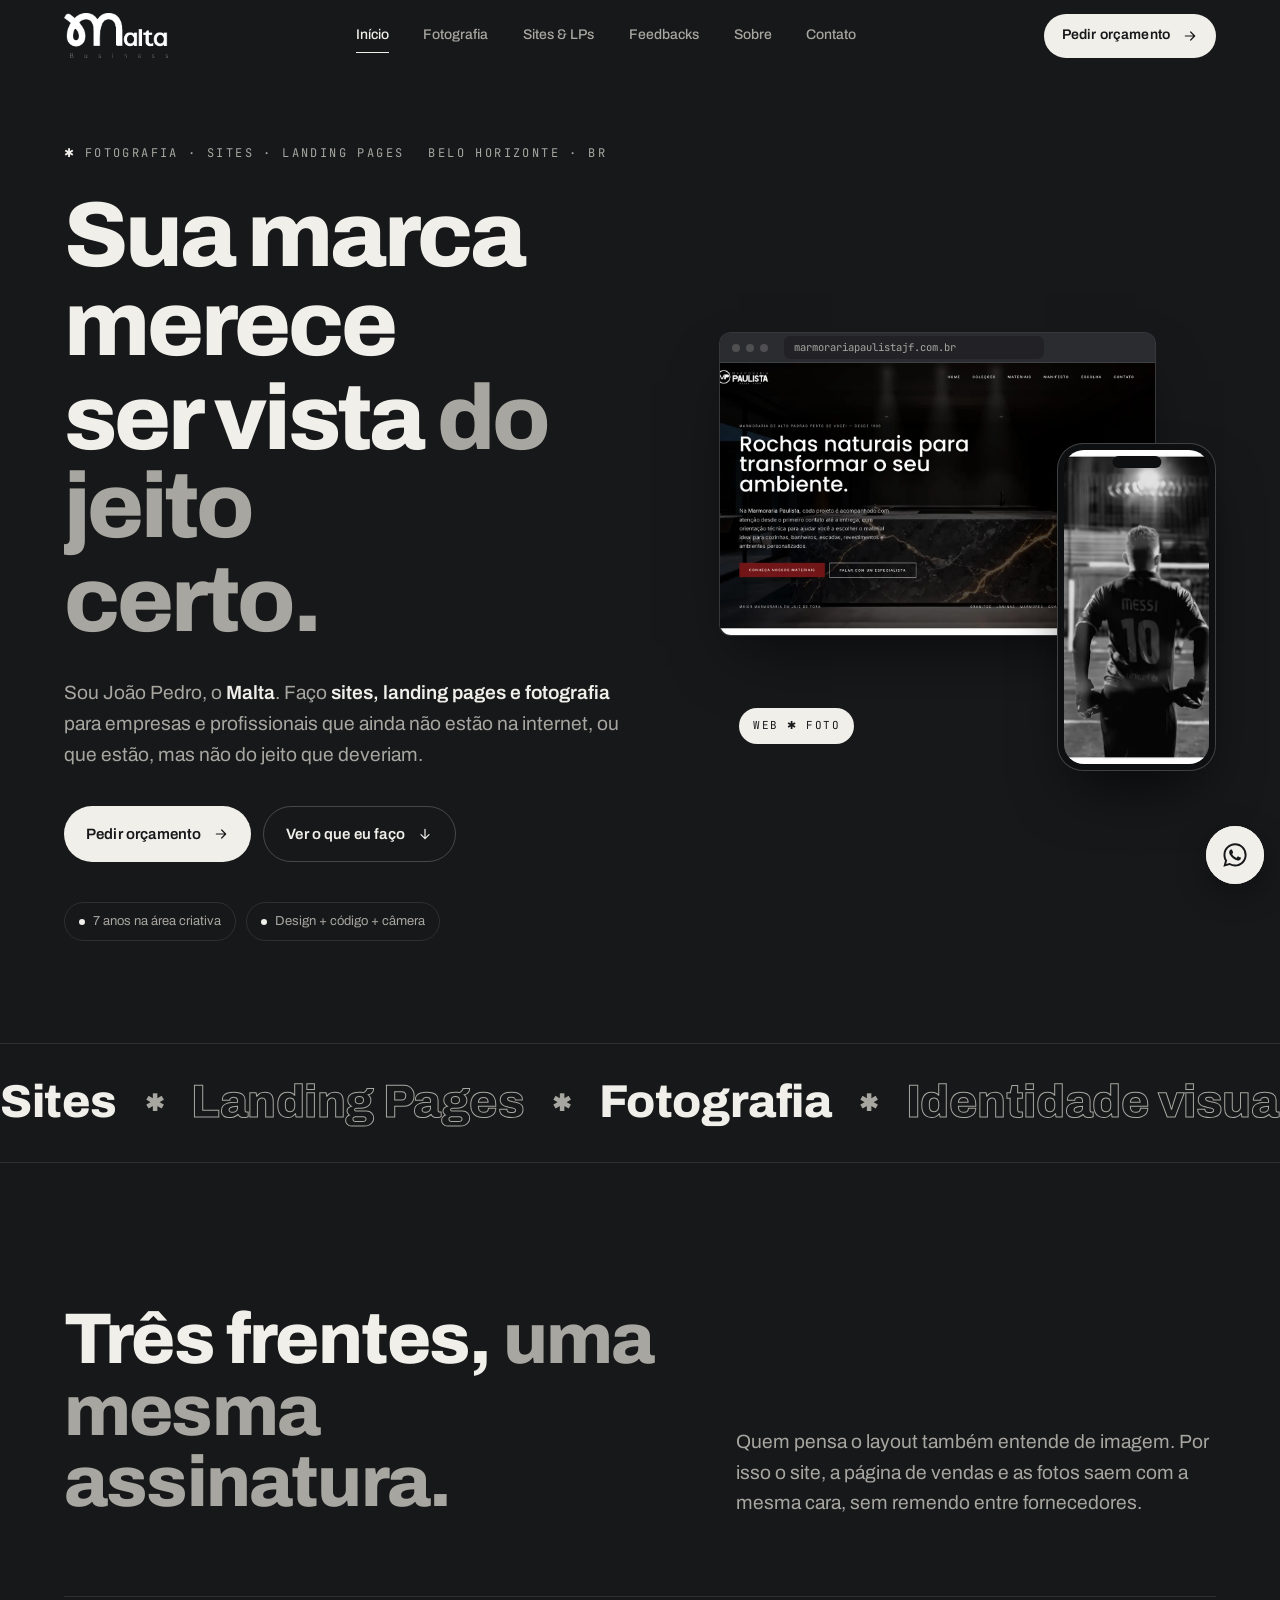
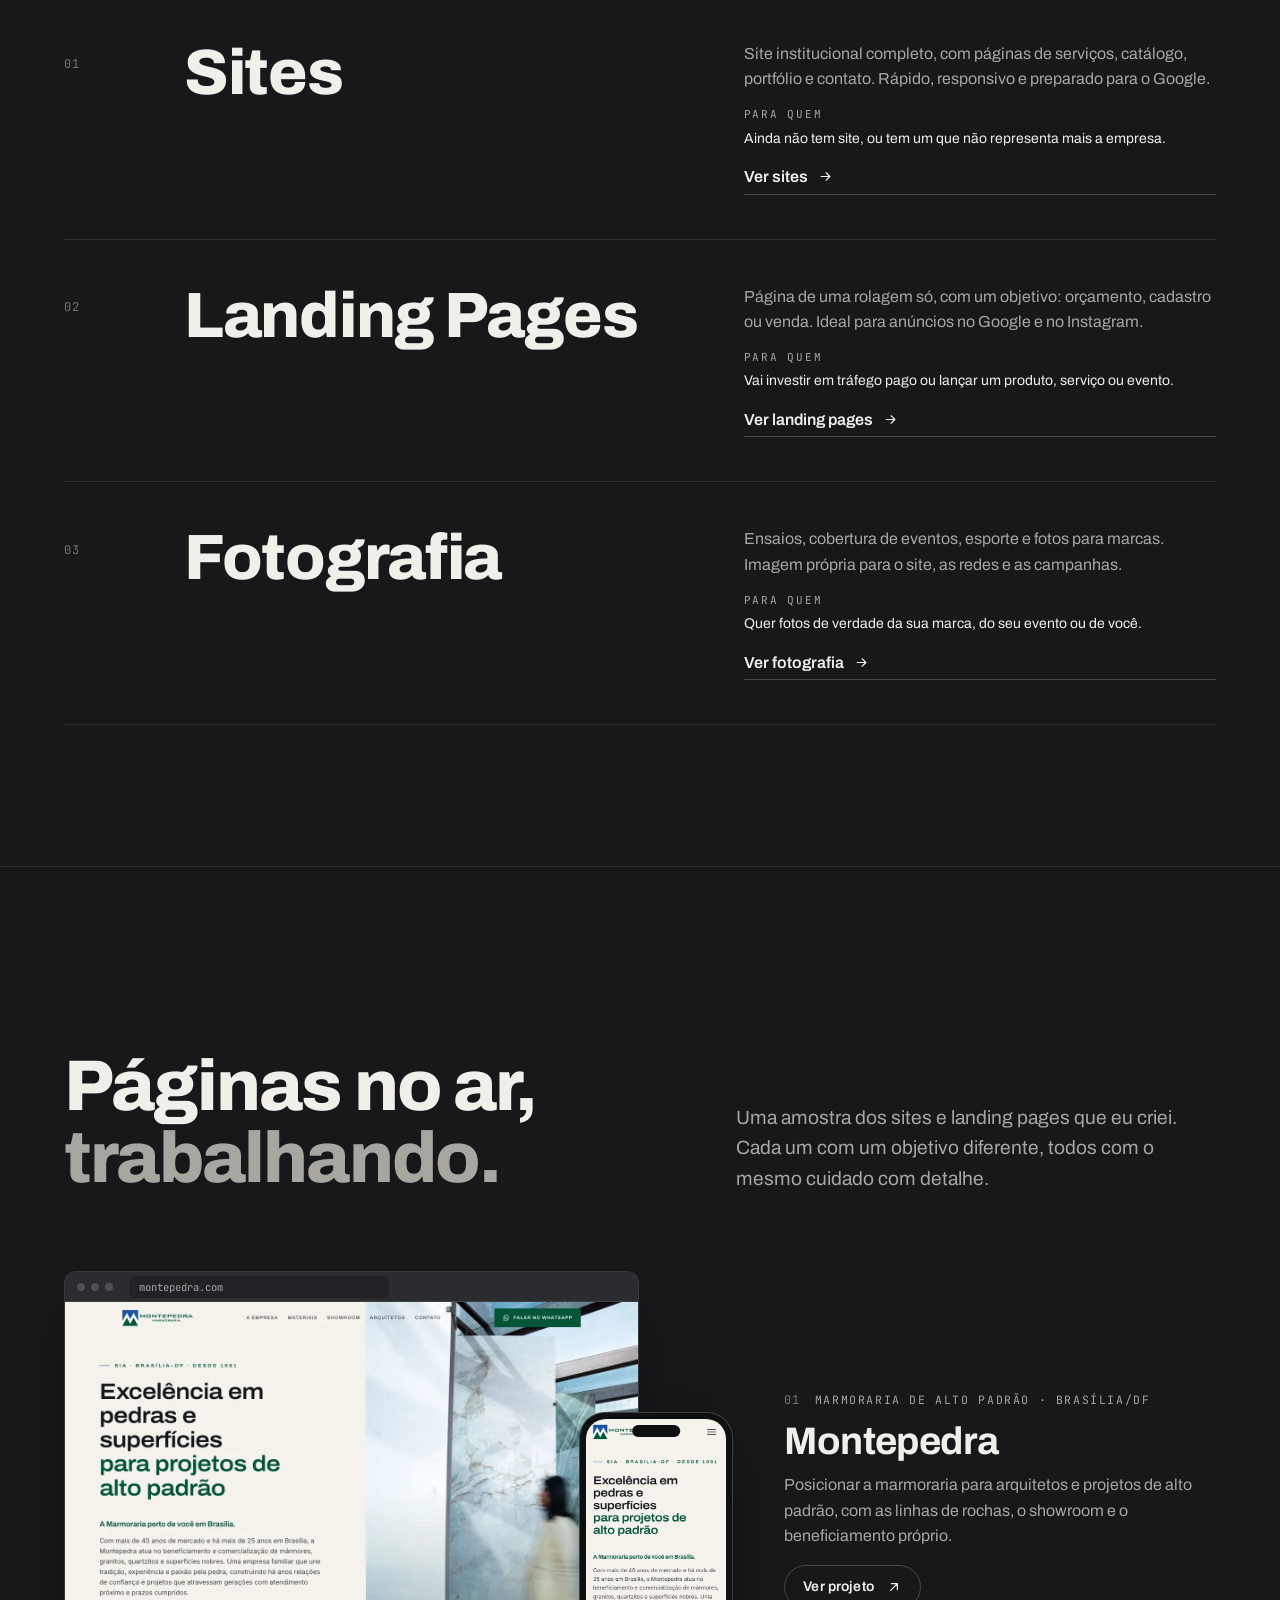
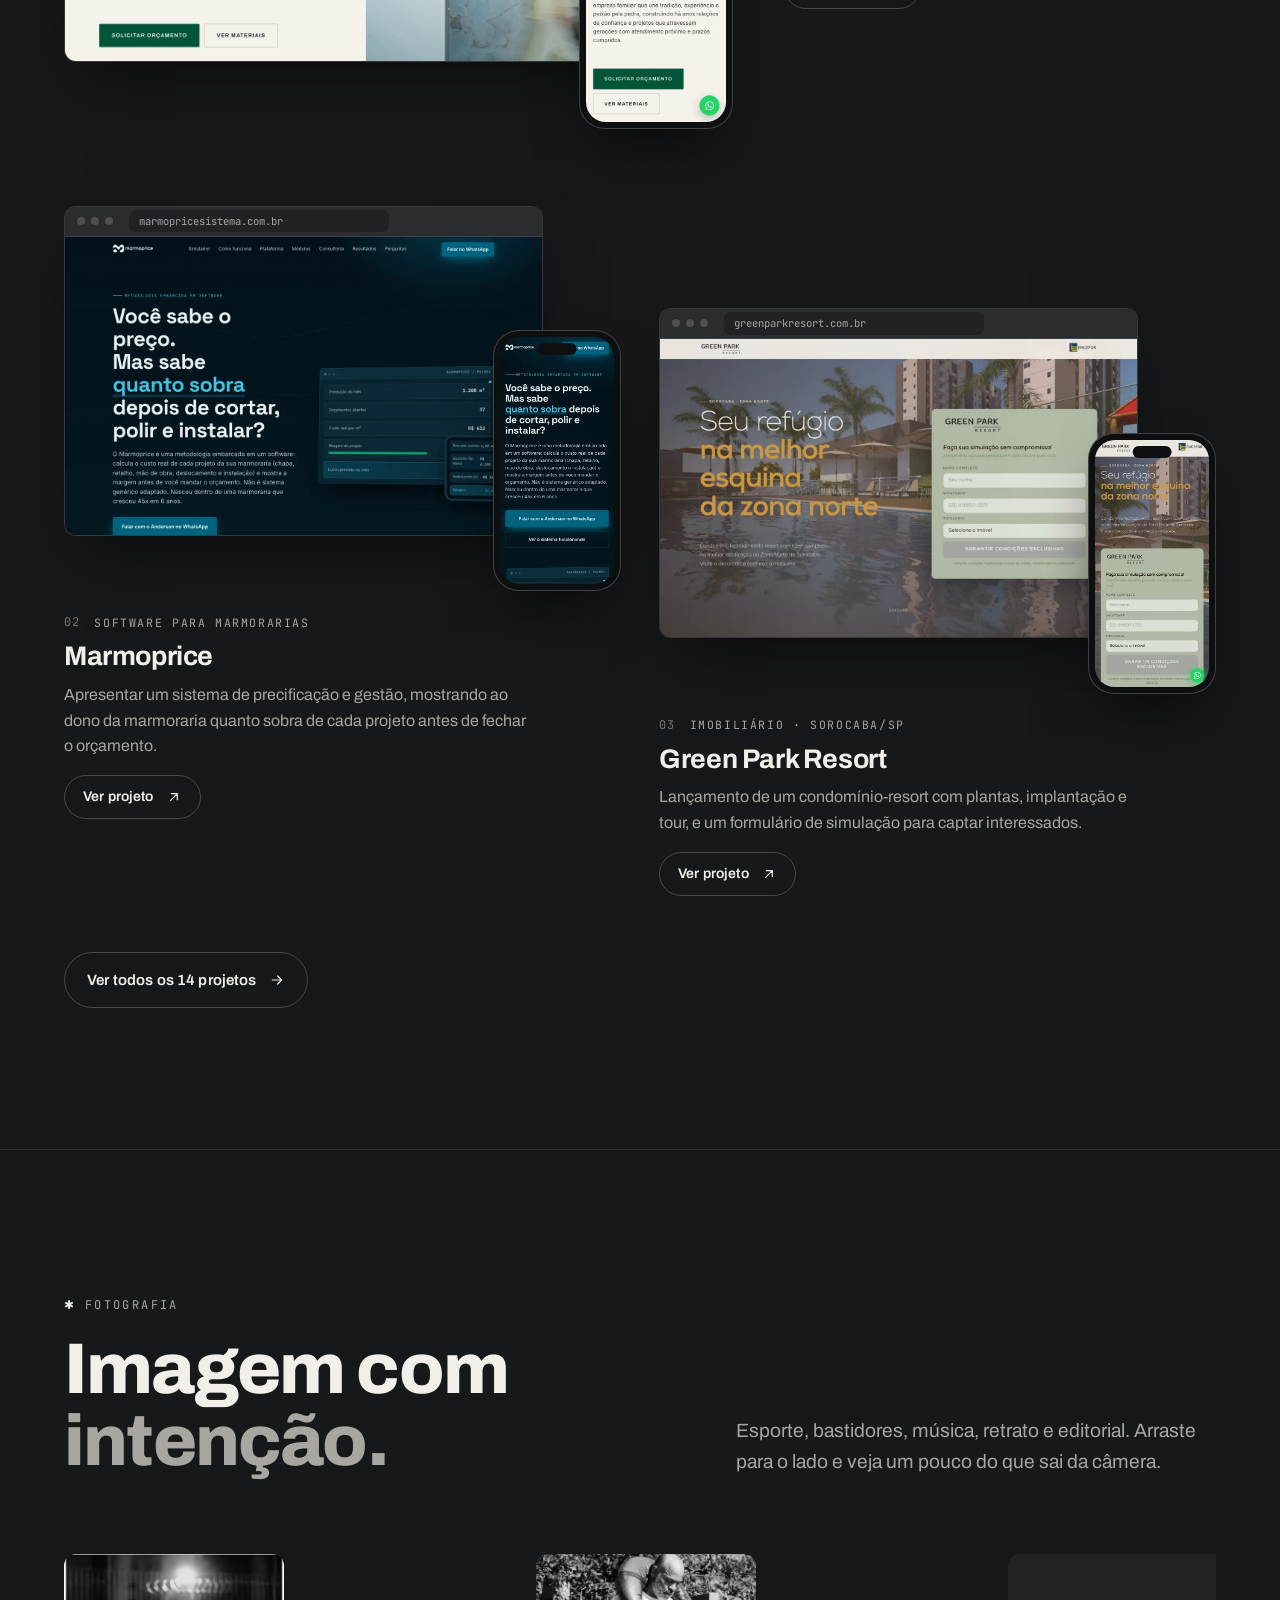
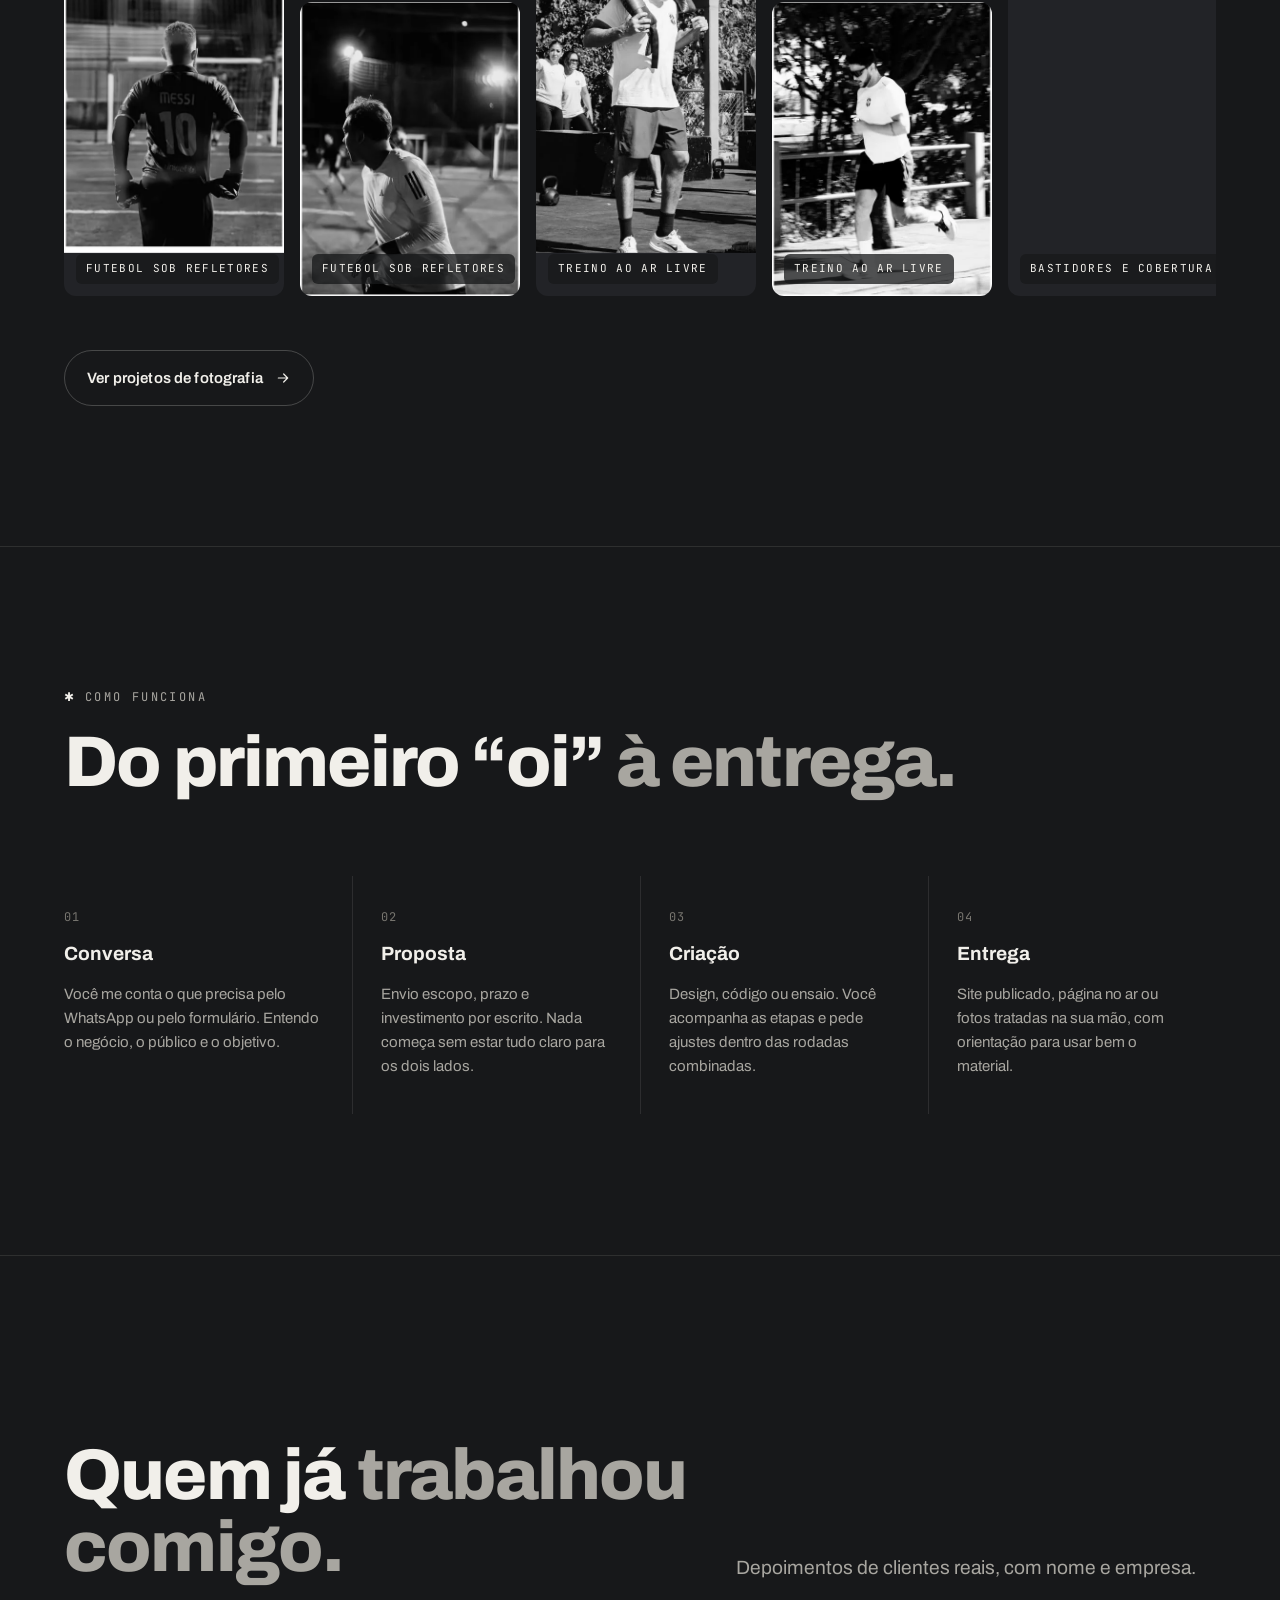
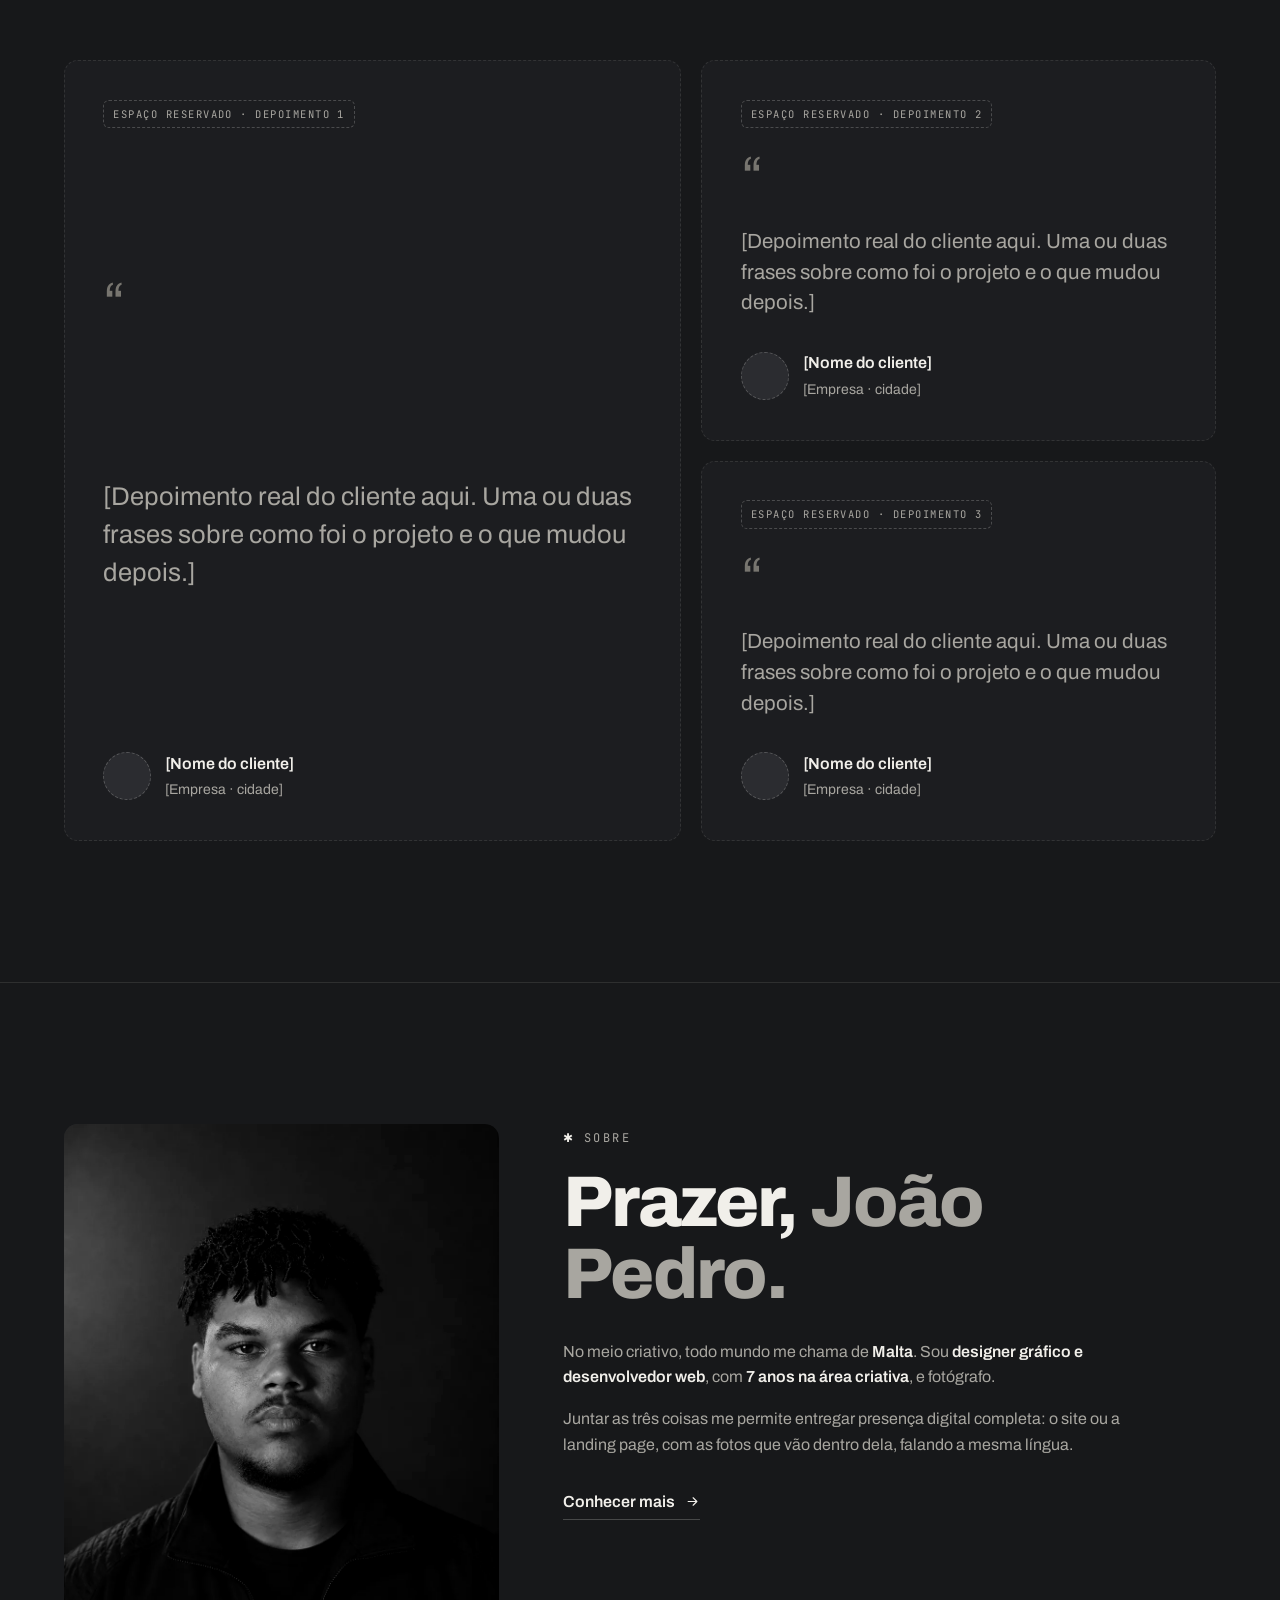
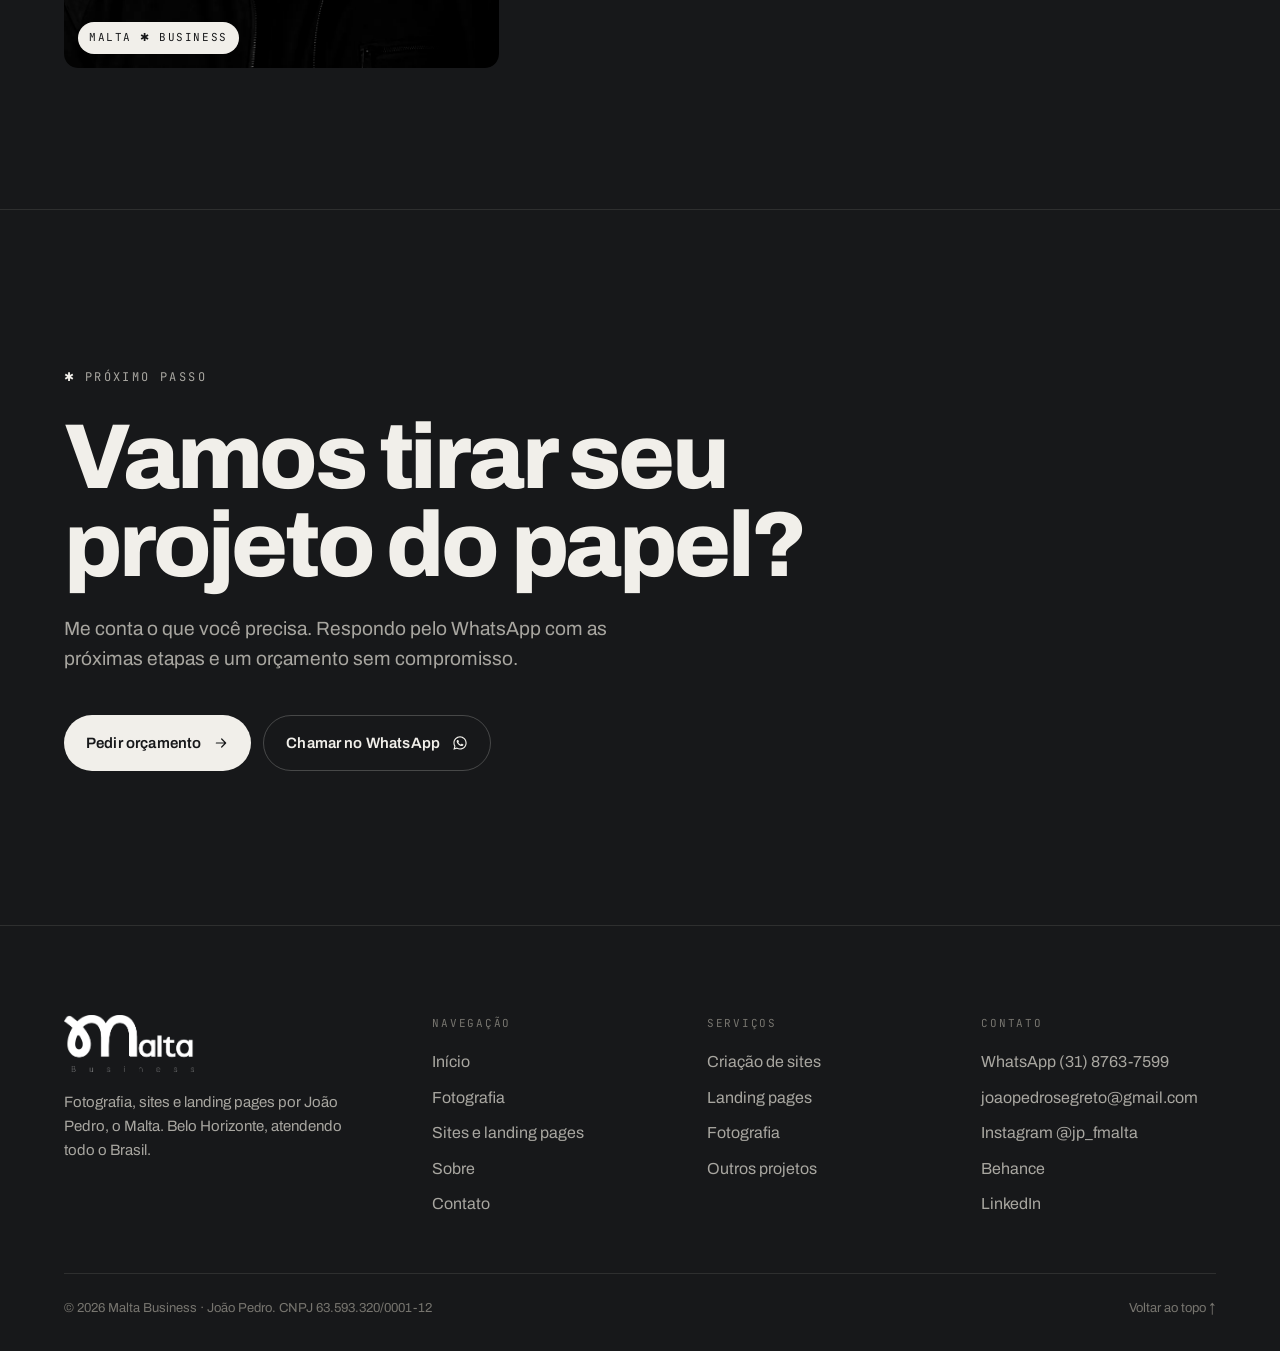
==== commit e3c3a0c4: "Transforma a LP em site de portfólio completo - Novas páginas: Home, Fotografia (carrosséis por ensa" ====
--- a/index.html
+++ b/index.html
@@ -1,406 +1,371 @@
 <!DOCTYPE html>
 <html lang="pt-BR">
 <head>
-<meta charset="UTF-8" />
-<meta name="viewport" content="width=device-width, initial-scale=1.0, viewport-fit=cover" />
-<title>Malta · João Pedro · Landing Pages, Design & Foto</title>
-<meta name="description" content="João Pedro Malta · Designer e dev front end especializado em landing pages de alta conversão. Também design gráfico, criativos para ads e produção de foto & vídeo." />
-<link rel="icon" type="image/png" href="assets/favicon.png" />
-<link rel="apple-touch-icon" href="assets/apple-touch-icon.png" />
-<meta property="og:type" content="website" />
-<meta property="og:title" content="Malta · João Pedro · Landing Pages, Design & Foto" />
-<meta property="og:description" content="Landing pages de alta conversão, design gráfico e produção de foto & vídeo." />
-<meta property="og:image" content="assets/apple-touch-icon.png" />
-<meta name="theme-color" content="#0a0a0a" />
-<!-- Segurança: Content Security Policy (defesa contra XSS / injeção / exfiltração de dados) -->
-<meta http-equiv="Content-Security-Policy" content="default-src 'self'; script-src 'self'; style-src 'self' 'unsafe-inline' https://fonts.googleapis.com; font-src 'self' https://fonts.gstatic.com; img-src 'self' data:; connect-src 'self'; base-uri 'self'; form-action 'self'; object-src 'none'; frame-src 'none'; upgrade-insecure-requests">
-<meta name="referrer" content="strict-origin-when-cross-origin" />
+<meta charset="UTF-8">
+<meta name="viewport" content="width=device-width, initial-scale=1, viewport-fit=cover">
+<title>Malta Business · Fotografia, Sites e Landing Pages</title>
+<meta name="description" content="Fotografia, criação de sites e landing pages para quem ainda não tem presença online ou quer melhorar a que tem. Projetos por João Pedro, o Malta, de Belo Horizonte.">
+<meta name="robots" content="index, follow">
+<link rel="canonical" href="https://maltabusiness.vercel.app/">
+<meta name="author" content="João Pedro Malta">
+<meta name="theme-color" content="#17181a">
+<meta name="color-scheme" content="dark">
+<meta property="og:type" content="website">
+<meta property="og:locale" content="pt_BR">
+<meta property="og:site_name" content="Malta Business">
+<meta property="og:title" content="Malta Business · Fotografia, Sites e Landing Pages">
+<meta property="og:description" content="Fotografia, criação de sites e landing pages para quem ainda não tem presença online ou quer melhorar a que tem. Projetos por João Pedro, o Malta, de Belo Horizonte.">
+<meta property="og:url" content="https://maltabusiness.vercel.app/">
+<meta property="og:image" content="https://maltabusiness.vercel.app/assets/img/og/og-cover.jpg">
+<meta property="og:image:width" content="1200">
+<meta property="og:image:height" content="630">
+<meta property="og:image:alt" content="Malta Business: fotografia, sites e landing pages">
+<meta name="twitter:card" content="summary_large_image">
+<meta name="twitter:title" content="Malta Business · Fotografia, Sites e Landing Pages">
+<meta name="twitter:description" content="Fotografia, criação de sites e landing pages para quem ainda não tem presença online ou quer melhorar a que tem. Projetos por João Pedro, o Malta, de Belo Horizonte.">
+<meta name="twitter:image" content="https://maltabusiness.vercel.app/assets/img/og/og-cover.jpg">
+<link rel="icon" type="image/png" sizes="32x32" href="/assets/img/icons/favicon-32.png">
+<link rel="apple-touch-icon" href="/assets/img/icons/apple-touch-icon.png">
+<link rel="manifest" href="/site.webmanifest">
 <link rel="preconnect" href="https://fonts.googleapis.com">
 <link rel="preconnect" href="https://fonts.gstatic.com" crossorigin>
-<link rel="preload" as="style" href="https://fonts.googleapis.com/css2?family=Archivo:wght@300;400;500;600;700;800&family=Archivo+Expanded:wght@800&family=JetBrains+Mono:wght@400;500;700&display=swap">
-<link rel="stylesheet" href="https://fonts.googleapis.com/css2?family=Archivo:wght@300;400;500;600;700;800&family=Archivo+Expanded:wght@800&family=JetBrains+Mono:wght@400;500;700&display=swap" media="print" data-fontswap>
-<noscript><link rel="stylesheet" href="https://fonts.googleapis.com/css2?family=Archivo:wght@300;400;500;600;700;800&family=Archivo+Expanded:wght@800&family=JetBrains+Mono:wght@400;500;700&display=swap"></noscript>
-<link rel="stylesheet" href="css/style.css" />
+<link rel="preload" as="image" href="/assets/img/projetos/marmorariapaulista.webp" fetchpriority="high">
+<link rel="preload" as="style" href="https://fonts.googleapis.com/css2?family=Archivo:wght@400;500;600;700;800&family=Archivo+Expanded:wght@800&family=JetBrains+Mono:wght@400;500&display=swap">
+<link rel="stylesheet" href="https://fonts.googleapis.com/css2?family=Archivo:wght@400;500;600;700;800&family=Archivo+Expanded:wght@800&family=JetBrains+Mono:wght@400;500&display=swap" media="print" data-fontswap>
+<noscript><link rel="stylesheet" href="https://fonts.googleapis.com/css2?family=Archivo:wght@400;500;600;700;800&family=Archivo+Expanded:wght@800&family=JetBrains+Mono:wght@400;500&display=swap"></noscript>
+<link rel="stylesheet" href="/assets/css/site.css?v=2">
+<script type="application/ld+json">{"@context":"https://schema.org","@type":"ProfessionalService","@id":"https://maltabusiness.vercel.app/#malta","name":"Malta Business","url":"https://maltabusiness.vercel.app/","logo":"https://maltabusiness.vercel.app/assets/img/icons/icon-512.png","image":"https://maltabusiness.vercel.app/assets/img/og/og-cover.jpg","description":"Fotografia, criação de sites e landing pages para empresas e profissionais.","telephone":"+55-31-8763-7599","email":"joaopedrosegreto@gmail.com","taxID":"63.593.320/0001-12","address":{"@type":"PostalAddress","addressLocality":"Belo Horizonte","addressRegion":"MG","addressCountry":"BR"},"areaServed":{"@type":"Country","name":"Brasil"},"founder":{"@id":"https://maltabusiness.vercel.app/#joao-pedro"},"sameAs":["https://www.instagram.com/jp_fmalta/","https://www.behance.net/joaopedromalta","https://www.linkedin.com/in/joaopedromalta7"],"hasOfferCatalog":{"@type":"OfferCatalog","name":"Serviços","itemListElement":[{"@type":"Offer","itemOffered":{"@type":"Service","name":"Criação de sites"}},{"@type":"Offer","itemOffered":{"@type":"Service","name":"Landing pages"}},{"@type":"Offer","itemOffered":{"@type":"Service","name":"Fotografia"}}]}}</script>
+<script type="application/ld+json">{"@context":"https://schema.org","@type":"Person","@id":"https://maltabusiness.vercel.app/#joao-pedro","name":"João Pedro","alternateName":"Malta","jobTitle":"Designer gráfico e desenvolvedor web","url":"https://maltabusiness.vercel.app/sobre/","image":"https://maltabusiness.vercel.app/assets/img/brand/about.webp","alumniOf":{"@type":"CollegeOrUniversity","name":"UNA"},"worksFor":{"@id":"https://maltabusiness.vercel.app/#malta"},"sameAs":["https://www.instagram.com/jp_fmalta/","https://www.behance.net/joaopedromalta","https://www.linkedin.com/in/joaopedromalta7"]}</script>
+<script type="application/ld+json">{"@context":"https://schema.org","@type":"WebSite","@id":"https://maltabusiness.vercel.app/#site","name":"Malta Business","url":"https://maltabusiness.vercel.app/","inLanguage":"pt-BR","publisher":{"@id":"https://maltabusiness.vercel.app/#malta"}}</script>
 </head>
 <body>
-
-<!-- LOADER -->
-<div class="loader" id="loader">
-  <div class="loader__inner">
-    <img src="assets/logo-malta.png" alt="Malta" class="loader__logo" />
-    <div class="loader__bar"><span></span></div>
+<a class="skip" href="#conteudo">Pular para o conteúdo</a>
+
+<header class="header">
+  <div class="wrap header__in">
+    <a class="header__logo" href="/" aria-label="Malta Business, página inicial"><img src="/assets/img/brand/logo-malta.png" alt="Malta Business" width="606" height="265"></a>
+    <nav class="nav" aria-label="Principal">
+      <a href="/" aria-current="page">Início</a>
+      <a href="/fotografia/">Fotografia</a>
+      <a href="/sites-e-landing-pages/">Sites &amp; LPs</a>
+      <a href="/#feedbacks">Feedbacks</a>
+      <a href="/sobre/">Sobre</a>
+      <a href="/contato/">Contato</a>
+    </nav>
+    <a class="btn btn--solid btn--sm header__cta" href="/contato/"><span>Pedir orçamento</span><svg viewBox="0 0 24 24" fill="none" stroke="currentColor" stroke-width="1.8" stroke-linecap="round" stroke-linejoin="round" aria-hidden="true"><path d="M5 12h14M13 6l6 6-6 6"/></svg></a>
+    <button class="burger" type="button" aria-label="Abrir menu" aria-expanded="false" aria-controls="menu"><span></span><span></span></button>
+  </div>
+</header>
+
+<div class="menu" id="menu" inert>
+  <button class="burger menu__close" type="button" aria-label="Fechar menu" aria-expanded="true"><span></span><span></span></button>
+  <nav aria-label="Menu mobile">
+    <a href="/" aria-current="page">Início<em>01</em></a>
+    <a href="/fotografia/">Fotografia<em>02</em></a>
+    <a href="/sites-e-landing-pages/">Sites &amp; LPs<em>03</em></a>
+    <a href="/#feedbacks">Feedbacks<em>04</em></a>
+    <a href="/sobre/">Sobre<em>05</em></a>
+    <a href="/contato/">Contato<em>06</em></a>
+  </nav>
+  <div class="menu__foot">
+    <a class="btn btn--solid" href="https://wa.me/553187637599?text=Ol%C3%A1%2C%20Malta!%20Vi%20seu%20portf%C3%B3lio%20no%20site%20e%20quero%20conversar%20sobre%20um%20projeto." target="_blank" rel="noopener"><span>Chamar no WhatsApp</span><svg viewBox="0 0 24 24" fill="currentColor" aria-hidden="true"><path d="M12.04 2C6.58 2 2.13 6.45 2.13 11.91c0 1.75.46 3.45 1.32 4.95L2.05 22l5.25-1.38a9.9 9.9 0 0 0 4.74 1.21h.01c5.46 0 9.91-4.45 9.91-9.91 0-2.65-1.03-5.14-2.9-7.01A9.82 9.82 0 0 0 12.04 2Zm0 18.15h-.01a8.23 8.23 0 0 1-4.19-1.15l-.3-.18-3.12.82.83-3.04-.2-.31a8.2 8.2 0 0 1-1.26-4.38c0-4.54 3.7-8.23 8.25-8.23 2.2 0 4.27.86 5.82 2.42a8.18 8.18 0 0 1 2.41 5.82c0 4.54-3.7 8.23-8.23 8.23Zm4.52-6.16c-.25-.12-1.47-.72-1.69-.81-.23-.08-.39-.12-.56.12-.16.25-.64.81-.79.97-.14.17-.29.19-.54.06-.25-.12-1.05-.39-1.99-1.23-.74-.66-1.23-1.47-1.38-1.72-.14-.25-.02-.38.11-.51.11-.11.25-.29.37-.43.13-.15.17-.25.25-.42.08-.17.04-.31-.02-.43-.06-.12-.56-1.34-.76-1.84-.2-.48-.41-.42-.56-.43h-.48c-.17 0-.43.06-.66.31-.23.25-.87.85-.87 2.07 0 1.22.89 2.4 1.01 2.56.12.17 1.75 2.67 4.23 3.74.59.26 1.05.41 1.41.52.59.19 1.13.16 1.56.1.48-.07 1.47-.6 1.67-1.18.21-.58.21-1.07.14-1.18-.06-.1-.22-.16-.47-.28Z"/></svg></a>
+    <span class="mono">Belo Horizonte · atendo todo o Brasil</span>
   </div>
 </div>
 
-<!-- CUSTOM CURSOR -->
-<div class="cursor" id="cursor"></div>
-
-<!-- NAV -->
-<header class="nav" id="nav">
-  <a href="#hero" class="nav__logo" data-cursor>
-    <img src="assets/logo-malta.png" alt="Malta Business" />
-  </a>
-  <nav class="nav__links">
-    <a href="#lps" data-cursor>Landing Pages</a>
-    <a href="landing-page/" data-cursor>Planos</a>
-    <a href="#trabalhos" data-cursor>Foto &amp; Vídeo</a>
-    <a href="#sobre" data-cursor>Sobre</a>
-  </nav>
-  <a href="https://wa.me/553187637599?text=Ol%C3%A1%20Malta%2C%20acabei%20de%20ver%20seus%20trabalhos%20no%20Google%20e%20gostaria%20de%20mais%20informa%C3%A7%C3%B5es." target="_blank" rel="noopener" class="nav__cta" data-cursor>
-    <span>Fazer orçamento</span>
-    <i class="dot"></i>
-  </a>
-  <button class="nav__burger" id="burger" aria-label="Menu"><span></span><span></span></button>
-</header>
-
-<!-- MOBILE MENU -->
-<div class="menu" id="menu">
-  <a href="#lps">Landing Pages<em>01</em></a>
-  <a href="landing-page/">Planos<em>02</em></a>
-  <a href="#trabalhos">Foto &amp; Vídeo<em>03</em></a>
-  <a href="#sobre">Sobre<em>04</em></a>
-  <a href="#contato">Contato<em>05</em></a>
-  <a class="menu__cta" href="https://wa.me/553187637599?text=Ol%C3%A1%20Malta%2C%20acabei%20de%20ver%20seus%20trabalhos%20no%20Google%20e%20gostaria%20de%20mais%20informa%C3%A7%C3%B5es." target="_blank" rel="noopener">WhatsApp →</a>
-</div>
-
-<main>
-
-<!-- HERO -->
-<section class="hero" id="hero">
-  <div class="hero__top">
-    <span class="eyebrow"><i class="mark">✱</i> Landing Pages · Design · Foto &amp; Vídeo</span>
-    <span class="eyebrow eyebrow--right">Belo Horizonte · BR</span>
+<main id="conteudo">
+
+  <section class="hero" aria-labelledby="hero-title">
+    <div class="wrap hero__grid">
+      <div>
+        <div class="hero__top">
+          <span class="eyebrow"><i class="star">✱</i> Fotografia · Sites · Landing Pages</span>
+          <span class="eyebrow">Belo Horizonte · BR</span>
+        </div>
+        <h1 id="hero-title" class="display">
+          <span class="line-mask"><span>Sua marca merece</span></span>
+          <span class="line-mask" style="--d:90ms"><span>ser vista <span class="dim">do jeito</span></span></span>
+          <span class="line-mask" style="--d:180ms"><span class="dim">certo.</span></span>
+        </h1>
+        <p class="lead" data-reveal style="--d:260ms">Sou João Pedro, o <strong>Malta</strong>. Faço <strong>sites, landing pages e fotografia</strong> para empresas e profissionais que ainda não estão na internet, ou que estão, mas não do jeito que deveriam.</p>
+        <div class="hero__actions" data-reveal style="--d:340ms">
+          <a class="btn btn--solid" href="/contato/"><span>Pedir orçamento</span><svg viewBox="0 0 24 24" fill="none" stroke="currentColor" stroke-width="1.8" stroke-linecap="round" stroke-linejoin="round" aria-hidden="true"><path d="M5 12h14M13 6l6 6-6 6"/></svg></a>
+          <a class="btn btn--ghost btn--arrow" href="#servicos"><span>Ver o que eu faço</span><svg viewBox="0 0 24 24" fill="none" stroke="currentColor" stroke-width="1.8" stroke-linecap="round" stroke-linejoin="round" aria-hidden="true"><path d="M12 5v14M6 13l6 6 6-6"/></svg></a>
+        </div>
+        <div class="hero__facts" data-reveal style="--d:420ms">
+          <span class="chip"><i></i>7 anos na área criativa</span>
+          <span class="chip"><i></i>Design + código + câmera</span>
+        </div>
+      </div>
+      <div class="hero__art" data-reveal="scale" style="--d:200ms" aria-hidden="true">
+        <div class="browser float-y">
+          <div class="browser__bar"><i></i><i></i><i></i><em>marmorariapaulistajf.com.br</em></div>
+          <div class="browser__shot"><img src="/assets/img/projetos/marmorariapaulista.webp" alt="" width="1280" height="800" fetchpriority="high" decoding="async"></div>
+        </div>
+        <div class="phone float-y float-y--late">
+          <div class="phone__screen"><img src="/assets/img/fotos/futebol-noturno/01.webp" alt="" width="480" height="640" decoding="async"></div>
+        </div>
+        <span class="hero__tag">Web ✱ Foto</span>
+      </div>
+    </div>
+  </section>
+
+  <div class="marquee" aria-hidden="true">
+    <div class="marquee__track">
+      <span>Sites<i>✱</i></span><span>Landing Pages<i>✱</i></span><span>Fotografia<i>✱</i></span><span>Identidade visual<i>✱</i></span><span>Presença digital<i>✱</i></span><span>Sites<i>✱</i></span><span>Landing Pages<i>✱</i></span><span>Fotografia<i>✱</i></span><span>Identidade visual<i>✱</i></span><span>Presença digital<i>✱</i></span>
+    </div>
   </div>
 
-  <h1 class="hero__title">
-    <span class="line"><span class="w light">Sua marca merece</span></span>
-    <span class="line"><span class="w bold">ser inesquecível.</span></span>
-  </h1>
-
-  <div class="hero__bottom">
-    <p class="hero__lead reveal-lines">
-      João Pedro, conhecido como <strong>Malta</strong>. Designer e dev front end
-      especializado em <strong>landing pages de alta conversão</strong>. 8 anos
-      criando marcas e páginas que vendem.
-    </p>
-    <div class="hero__actions">
-      <a href="#lps" class="btn btn--solid" data-cursor><span>Ver landing pages</span><i>↓</i></a>
-      <a href="https://wa.me/553187637599?text=Ol%C3%A1%20Malta%2C%20acabei%20de%20ver%20seus%20trabalhos%20no%20Google%20e%20gostaria%20de%20mais%20informa%C3%A7%C3%B5es." target="_blank" rel="noopener" class="btn btn--ghost" data-cursor><span>Fazer orçamento</span><i>→</i></a>
-    </div>
-  </div>
-
-  <div class="hero__scroll"><span>Role para descobrir</span><i></i></div>
-</section>
-
-<!-- MARQUEE -->
-<section class="marquee" aria-hidden="true">
-  <div class="marquee__track" id="marquee">
-    <span>Landing Pages<i>✱</i></span><span>Sites<i>✱</i></span><span>Design Gráfico<i>✱</i></span>
-    <span>Criativos para Ads<i>✱</i></span><span>Foto<i>✱</i></span><span>Vídeo<i>✱</i></span>
-    <span>Landing Pages<i>✱</i></span><span>Sites<i>✱</i></span><span>Design Gráfico<i>✱</i></span>
-    <span>Criativos para Ads<i>✱</i></span><span>Foto<i>✱</i></span><span>Vídeo<i>✱</i></span>
-  </div>
-</section>
-
-<!-- STATEMENT -->
-<section class="statement" id="statement">
-  <span class="section-index">(01)</span>
-  <p class="statement__text">
-    <span class="word">Construo</span> <span class="word">landing</span> <span class="word">pages</span>
-    <span class="word">que</span> <span class="word">unem</span> <span class="word">design,</span>
-    <span class="word">código</span> <span class="word">e</span> <span class="word">estratégia</span>
-    <span class="word">para</span> <span class="word">transformar</span> <span class="word">visitas</span>
-    <span class="word">em</span> <span class="word">clientes.</span> <span class="word">Da</span>
-    <span class="word">identidade</span> <span class="word">ao</span> <span class="word">deploy,</span>
-    <span class="word">tudo</span> <span class="word">pensado</span> <span class="word">para</span>
-    <span class="word">converter.</span>
-  </p>
-</section>
-
-<!-- LANDING PAGES (primary) -->
-<section class="lps" id="lps">
-  <div class="lps__head">
-    <span class="section-index">(02)</span>
-    <h2 class="sec-title reveal-title"><span>Landing</span> <span>Pages</span></h2>
-    <p class="lps__note">+150 páginas no ar, feitas na QH4 Growth e de forma independente.<br>Clique para visitar cada projeto.</p>
-  </div>
-
-  <div class="lp-grid">
-    <article class="lp" data-cursor>
-      <a class="lp__frame" href="https://www.marmorariabr.com.br/" target="_blank" rel="noopener" aria-label="Marmoraria BR">
-        <span class="lp__bar"><i></i><i></i><i></i><em>marmorariabr.com.br</em></span>
-        <span class="lp__shot"><picture><source media="(max-width:640px)" srcset="assets/lp/marmorariabr_mob.webp" width="480" height="960"><img src="assets/lp/marmorariabr.webp" alt="Landing page Marmoraria BR" width="1280" height="800" loading="lazy" decoding="async" /></picture></span>
-        <span class="lp__visit">Ver ao vivo ↗</span>
-      </a>
-      <div class="lp__meta"><span class="lp__idx">01</span><h3>Marmoraria BR</h3><span class="lp__type">Landing Page</span></div>
-    </article>
-
-    <article class="lp" data-cursor>
-      <a class="lp__frame" href="https://www.pedranobreconcept.com.br/" target="_blank" rel="noopener" aria-label="Pedra Nobre Concept">
-        <span class="lp__bar"><i></i><i></i><i></i><em>pedranobreconcept.com.br</em></span>
-        <span class="lp__shot"><picture><source media="(max-width:640px)" srcset="assets/lp/pedranobreconcept_mob.webp" width="480" height="960"><img src="assets/lp/pedranobreconcept.webp" alt="Landing page Pedra Nobre Concept" width="1280" height="800" loading="lazy" decoding="async" /></picture></span>
-        <span class="lp__visit">Ver ao vivo ↗</span>
-      </a>
-      <div class="lp__meta"><span class="lp__idx">02</span><h3>Pedra Nobre Concept</h3><span class="lp__type">Landing Page</span></div>
-    </article>
-
-    <article class="lp" data-cursor>
-      <a class="lp__frame" href="https://marmorarialapietra.com/" target="_blank" rel="noopener" aria-label="La Pietra">
-        <span class="lp__bar"><i></i><i></i><i></i><em>marmorarialapietra.com</em></span>
-        <span class="lp__shot"><picture><source media="(max-width:640px)" srcset="assets/lp/lapietra_mob.webp" width="480" height="960"><img src="assets/lp/lapietra.webp" alt="Landing page La Pietra" width="1280" height="800" loading="lazy" decoding="async" /></picture></span>
-        <span class="lp__visit">Ver ao vivo ↗</span>
-      </a>
-      <div class="lp__meta"><span class="lp__idx">03</span><h3>La Pietra</h3><span class="lp__type">Landing Page</span></div>
-    </article>
-
-    <article class="lp" data-cursor>
-      <a class="lp__frame" href="https://www.greenparkresort.com.br/" target="_blank" rel="noopener" aria-label="Green Park Resort">
-        <span class="lp__bar"><i></i><i></i><i></i><em>greenparkresort.com.br</em></span>
-        <span class="lp__shot"><picture><source media="(max-width:640px)" srcset="assets/lp/greenpark_mob.webp" width="480" height="960"><img src="assets/lp/greenpark.webp" alt="Landing page Green Park Resort" width="1280" height="800" loading="lazy" decoding="async" /></picture></span>
-        <span class="lp__visit">Ver ao vivo ↗</span>
-      </a>
-      <div class="lp__meta"><span class="lp__idx">04</span><h3>Green Park Resort</h3><span class="lp__type">Landing · Imobiliário</span></div>
-    </article>
-
-    <article class="lp" data-cursor>
-      <a class="lp__frame" href="https://lp-imersao-estuqui.vercel.app/" target="_blank" rel="noopener" aria-label="Imersão Marmorizou">
-        <span class="lp__bar"><i></i><i></i><i></i><em>imersão marmorizou</em></span>
-        <span class="lp__shot"><picture><source media="(max-width:640px)" srcset="assets/lp/estuqui_mob.webp" width="480" height="960"><img src="assets/lp/estuqui.webp" alt="Landing page Imersão Marmorizou" width="1280" height="800" loading="lazy" decoding="async" /></picture></span>
-        <span class="lp__visit">Ver ao vivo ↗</span>
-      </a>
-      <div class="lp__meta"><span class="lp__idx">05</span><h3>Imersão Marmorizou</h3><span class="lp__type">Landing · Evento</span></div>
-    </article>
-
-    <article class="lp" data-cursor>
-      <a class="lp__frame" href="https://qh4.com.br/stones-v4" target="_blank" rel="noopener" aria-label="QH4 Stones">
-        <span class="lp__bar"><i></i><i></i><i></i><em>qh4.com.br/stones</em></span>
-        <span class="lp__shot"><picture><source media="(max-width:640px)" srcset="assets/lp/qh4stones_mob.webp" width="480" height="960"><img src="assets/lp/qh4stones.webp" alt="Landing page QH4 Stones" width="1280" height="800" loading="lazy" decoding="async" /></picture></span>
-        <span class="lp__visit">Ver ao vivo ↗</span>
-      </a>
-      <div class="lp__meta"><span class="lp__idx">06</span><h3>QH4 Stones</h3><span class="lp__type">Landing · Ads</span></div>
-    </article>
-
-    <article class="lp" data-cursor>
-      <a class="lp__frame" href="https://gvimarmore.com/" target="_blank" rel="noopener" aria-label="GVI Mármore">
-        <span class="lp__bar"><i></i><i></i><i></i><em>gvimarmore.com</em></span>
-        <span class="lp__shot"><picture><source media="(max-width:640px)" srcset="assets/lp/gvimarmore_mob.webp" width="480" height="960"><img src="assets/lp/gvimarmore.webp" alt="Landing page GVI Mármore" width="1280" height="800" loading="lazy" decoding="async" /></picture></span>
-        <span class="lp__visit">Ver ao vivo ↗</span>
-      </a>
-      <div class="lp__meta"><span class="lp__idx">07</span><h3>GVI Mármore</h3><span class="lp__type">Landing Page</span></div>
-    </article>
-
-    <article class="lp" data-cursor>
-      <a class="lp__frame" href="https://www.condicionarfuturo.com.br/" target="_blank" rel="noopener" aria-label="Condicionar Futuro">
-        <span class="lp__bar"><i></i><i></i><i></i><em>condicionarfuturo.com.br</em></span>
-        <span class="lp__shot"><picture><source media="(max-width:640px)" srcset="assets/lp/condicionarfuturo_mob.webp" width="480" height="960"><img src="assets/lp/condicionarfuturo.webp" alt="Landing page Condicionar Futuro" width="1280" height="800" loading="lazy" decoding="async" /></picture></span>
-        <span class="lp__visit">Ver ao vivo ↗</span>
-      </a>
-      <div class="lp__meta"><span class="lp__idx">08</span><h3>Condicionar Futuro</h3><span class="lp__type">Landing · Climatização</span></div>
-    </article>
-
-    <article class="lp" data-cursor>
-      <a class="lp__frame" href="https://www.pedranobrerevestimentos.com.br/" target="_blank" rel="noopener" aria-label="Pedra Nobre Revestimentos">
-        <span class="lp__bar"><i></i><i></i><i></i><em>pedranobrerevestimentos.com.br</em></span>
-        <span class="lp__shot"><picture><source media="(max-width:640px)" srcset="assets/lp/pedranobrerevest_mob.webp" width="480" height="960"><img src="assets/lp/pedranobrerevest.webp" alt="Landing page Pedra Nobre Revestimentos" width="1280" height="800" loading="lazy" decoding="async" /></picture></span>
-        <span class="lp__visit">Ver ao vivo ↗</span>
-      </a>
-      <div class="lp__meta"><span class="lp__idx">09</span><h3>Pedra Nobre Revestimentos</h3><span class="lp__type">Landing Page</span></div>
-    </article>
-
-    <article class="lp" data-cursor>
-      <a class="lp__frame" href="https://qh4.com.br/" target="_blank" rel="noopener" aria-label="QH4 Growth">
-        <span class="lp__bar"><i></i><i></i><i></i><em>qh4.com.br</em></span>
-        <span class="lp__shot"><picture><source media="(max-width:640px)" srcset="assets/lp/qh4_mob.webp" width="480" height="960"><img src="assets/lp/qh4.webp" alt="Site QH4 Growth" width="1280" height="800" loading="lazy" decoding="async" /></picture></span>
-        <span class="lp__visit">Ver ao vivo ↗</span>
-      </a>
-      <div class="lp__meta"><span class="lp__idx">10</span><h3>QH4 Growth</h3><span class="lp__type">Website · Agência</span></div>
-    </article>
-  </div>
-
-  <a href="landing-page/" class="works__all" data-cursor>
-    <span>Ver planos e como funciona</span><i>→</i>
-  </a>
-</section>
-
-<!-- OUTROS TRABALHOS (foto/vídeo) -->
-<section class="works" id="trabalhos">
-  <div class="works__head">
-    <span class="section-index">(03)</span>
-    <h2 class="sec-title reveal-title"><span>Outros</span> <span>trabalhos</span></h2>
-    <p class="works__note">Foto, vídeo e direção de arte como Malta Business.<br>Passe o mouse para ver.</p>
-  </div>
-
-  <div class="grid" id="grid">
-    <article class="card" data-cat="Esporte" data-cursor>
-      <a class="card__media" href="https://www.instagram.com/jp_fmalta/" target="_blank" rel="noopener"><img src="assets/portfolio/01.webp" alt="Fotografia esportiva" width="480" height="640" loading="lazy" decoding="async" /></a>
-      <div class="card__meta"><span class="card__idx">01</span><h3>Camisa 10</h3><span class="card__type">Fotografia Esportiva</span></div>
-    </article>
-    <article class="card" data-cat="Esporte" data-cursor>
-      <a class="card__media" href="https://www.instagram.com/jp_fmalta/" target="_blank" rel="noopener"><img src="assets/portfolio/02.webp" alt="Fotografia esportiva noturna" width="480" height="640" loading="lazy" decoding="async" /></a>
-      <div class="card__meta"><span class="card__idx">02</span><h3>Noite de Jogo</h3><span class="card__type">Foto &amp; Vídeo</span></div>
-    </article>
-    <article class="card" data-cat="Esporte" data-cursor>
-      <a class="card__media" href="https://www.instagram.com/jp_fmalta/" target="_blank" rel="noopener"><img src="assets/portfolio/03.webp" alt="Treino funcional" width="480" height="640" loading="lazy" decoding="async" /></a>
-      <div class="card__meta"><span class="card__idx">03</span><h3>Treino</h3><span class="card__type">Cobertura Esportiva</span></div>
-    </article>
-    <article class="card" data-cat="Esporte" data-cursor>
-      <a class="card__media" href="https://www.instagram.com/jp_fmalta/" target="_blank" rel="noopener"><img src="assets/portfolio/04.webp" alt="Em campo" width="480" height="640" loading="lazy" decoding="async" /></a>
-      <div class="card__meta"><span class="card__idx">04</span><h3>Em Campo</h3><span class="card__type">Fotografia Esportiva</span></div>
-    </article>
-    <article class="card" data-cat="Bastidores" data-cursor>
-      <a class="card__media" href="https://www.instagram.com/jp_fmalta/" target="_blank" rel="noopener"><img src="assets/portfolio/05.webp" alt="Bastidores de produção" width="480" height="640" loading="lazy" decoding="async" /></a>
-      <div class="card__meta"><span class="card__idx">05</span><h3>Set / Rig</h3><span class="card__type">Produção Audiovisual</span></div>
-    </article>
-    <article class="card" data-cat="Show" data-cursor>
-      <a class="card__media" href="https://www.instagram.com/jp_fmalta/" target="_blank" rel="noopener"><img src="assets/portfolio/06.webp" alt="Fotografia de show" width="480" height="640" loading="lazy" decoding="async" /></a>
-      <div class="card__meta"><span class="card__idx">06</span><h3>Ao Vivo</h3><span class="card__type">Fotografia de Show</span></div>
-    </article>
-    <article class="card" data-cat="Retrato" data-cursor>
-      <a class="card__media" href="https://www.instagram.com/jp_fmalta/" target="_blank" rel="noopener"><img src="assets/portfolio/07.webp" alt="Retrato editorial" width="480" height="640" loading="lazy" decoding="async" /></a>
-      <div class="card__meta"><span class="card__idx">07</span><h3>Retrato</h3><span class="card__type">Editorial</span></div>
-    </article>
-    <article class="card" data-cat="Editorial" data-cursor>
-      <a class="card__media" href="https://www.instagram.com/jp_fmalta/" target="_blank" rel="noopener"><img src="assets/portfolio/08.webp" alt="Editorial lifestyle" width="480" height="640" loading="lazy" decoding="async" /></a>
-      <div class="card__meta"><span class="card__idx">08</span><h3>Verão</h3><span class="card__type">Editorial · Lifestyle</span></div>
-    </article>
-    <article class="card" data-cat="Bastidores" data-cursor>
-      <a class="card__media" href="https://www.instagram.com/jp_fmalta/" target="_blank" rel="noopener"><img src="assets/portfolio/09.webp" alt="Cobertura de evento" width="480" height="640" loading="lazy" decoding="async" /></a>
-      <div class="card__meta"><span class="card__idx">09</span><h3>Credencial</h3><span class="card__type">Cobertura de Evento</span></div>
-    </article>
-    <article class="card" data-cat="Direção de Arte" data-cursor>
-      <a class="card__media" href="https://www.instagram.com/jp_fmalta/" target="_blank" rel="noopener"><img src="assets/portfolio/10.webp" alt="Direção de arte streetwear" width="480" height="640" loading="lazy" decoding="async" /></a>
-      <div class="card__meta"><span class="card__idx">10</span><h3>New Gen</h3><span class="card__type">Direção de Arte</span></div>
-    </article>
-  </div>
-
-  <a href="https://www.instagram.com/jp_fmalta/" target="_blank" rel="noopener" class="works__all" data-cursor>
-    <span>Ver tudo no Instagram</span><i>↗</i>
-  </a>
-</section>
-
-<!-- SERVICOS / PROCESSO -->
-<section class="process" id="servicos">
-  <div class="process__head">
-    <span class="section-index">(04)</span>
-    <h2 class="sec-title reveal-title"><span>Como eu</span> <span>trabalho</span></h2>
-    <p class="process__note">Um processo do briefing ao deploy. Página no ar, pronta pra converter.</p>
-  </div>
-
-  <div class="process__viewport" id="processViewport">
-    <div class="process__track" id="processTrack">
-      <article class="step">
-        <span class="step__num">01</span>
-        <h3>Briefing &amp; Estratégia</h3>
-        <p>Entendo o objetivo, o público e a oferta. Referências e estrutura de conversão definidas antes de desenhar qualquer tela.</p>
-        <span class="step__tag">Estratégia</span>
+  <section class="section" id="servicos" aria-labelledby="svc-title">
+    <div class="wrap">
+      <div class="sec-head sec-head--split">
+        <h2 id="svc-title" class="h2" data-reveal>Três frentes, <span class="dim">uma mesma assinatura.</span></h2>
+        <p class="lead" data-reveal>Quem pensa o layout também entende de imagem. Por isso o site, a página de vendas e as fotos saem com a mesma cara, sem remendo entre fornecedores.</p>
+      </div>
+      <div class="svc">
+        <a class="svc__row" href="/sites-e-landing-pages/#sites" data-reveal>
+          <span class="idx">01</span>
+          <span class="svc__title">Sites</span>
+          <div class="svc__body">
+            <p>Site institucional completo, com páginas de serviços, catálogo, portfólio e contato. Rápido, responsivo e preparado para o Google.</p>
+            <span class="svc__for"><b>Para quem</b>Ainda não tem site, ou tem um que não representa mais a empresa.</span>
+            <span class="link-arrow">Ver sites <svg viewBox="0 0 24 24" fill="none" stroke="currentColor" stroke-width="1.8" stroke-linecap="round" stroke-linejoin="round" aria-hidden="true"><path d="M5 12h14M13 6l6 6-6 6"/></svg></span>
+          </div>
+          <span class="svc__thumb"><img src="/assets/img/projetos/gvimarmore.webp" alt="" width="1280" height="800" loading="lazy" decoding="async"></span>
+        </a>
+        <a class="svc__row" href="/sites-e-landing-pages/#landing-pages" data-reveal>
+          <span class="idx">02</span>
+          <span class="svc__title">Landing Pages</span>
+          <div class="svc__body">
+            <p>Página de uma rolagem só, com um objetivo: orçamento, cadastro ou venda. Ideal para anúncios no Google e no Instagram.</p>
+            <span class="svc__for"><b>Para quem</b>Vai investir em tráfego pago ou lançar um produto, serviço ou evento.</span>
+            <span class="link-arrow">Ver landing pages <svg viewBox="0 0 24 24" fill="none" stroke="currentColor" stroke-width="1.8" stroke-linecap="round" stroke-linejoin="round" aria-hidden="true"><path d="M5 12h14M13 6l6 6-6 6"/></svg></span>
+          </div>
+          <span class="svc__thumb"><img src="/assets/img/projetos/marmoprice.webp" alt="" width="1280" height="800" loading="lazy" decoding="async"></span>
+        </a>
+        <a class="svc__row" href="/fotografia/" data-reveal>
+          <span class="idx">03</span>
+          <span class="svc__title">Fotografia</span>
+          <div class="svc__body">
+            <p>Ensaios, cobertura de eventos, esporte e fotos para marcas. Imagem própria para o site, as redes e as campanhas.</p>
+            <span class="svc__for"><b>Para quem</b>Quer fotos de verdade da sua marca, do seu evento ou de você.</span>
+            <span class="link-arrow">Ver fotografia <svg viewBox="0 0 24 24" fill="none" stroke="currentColor" stroke-width="1.8" stroke-linecap="round" stroke-linejoin="round" aria-hidden="true"><path d="M5 12h14M13 6l6 6-6 6"/></svg></span>
+          </div>
+          <span class="svc__thumb"><img src="/assets/img/fotos/editorial/02.webp" alt="" width="480" height="640" loading="lazy" decoding="async"></span>
+        </a>
+      </div>
+    </div>
+  </section>
+
+  <section class="section section--line" aria-labelledby="web-title">
+    <div class="wrap">
+      <div class="sec-head sec-head--split">
+        <div>
+          <span class="eyebrow" data-reveal><i class="star">✱</i> Projetos web</span>
+          <h2 id="web-title" class="h2" style="margin-top:18px" data-reveal>Páginas no ar, <span class="dim">trabalhando.</span></h2>
+        </div>
+        <p class="lead" data-reveal>Uma amostra dos sites e landing pages que eu criei. Cada um com um objetivo diferente, todos com o mesmo cuidado com detalhe.</p>
+      </div>
+      <div class="works">
+      <article class="work work--wide" data-reveal>
+        <div class="work__stage">
+          <span class="browser"><span class="browser__bar"><i></i><i></i><i></i><em>montepedra.com</em></span>
+            <span class="browser__shot"><img src="/assets/img/projetos/montepedra.webp" alt="Tela inicial do projeto Montepedra no computador" width="1280" height="800" loading="lazy" decoding="async"></span></span>
+          <span class="phone"><span class="phone__screen"><img src="/assets/img/projetos/montepedra_mob.webp" alt="Versão mobile do projeto Montepedra" width="420" height="909" loading="lazy" decoding="async"></span></span>
+        </div>
+        <div class="work__meta">
+          <div class="work__top"><span class="idx">01</span><span class="work__niche">Marmoraria de alto padrão · Brasília/DF</span></div>
+          <h3 class="work__name">Montepedra</h3>
+          <p class="work__goal">Posicionar a marmoraria para arquitetos e projetos de alto padrão, com as linhas de rochas, o showroom e o beneficiamento próprio.</p>
+          <div><a class="btn btn--ghost btn--sm work__cta" href="https://montepedra.com/" target="_blank" rel="noopener" aria-label="Ver projeto Montepedra (abre em nova aba)"><span>Ver projeto</span><svg viewBox="0 0 24 24" fill="none" stroke="currentColor" stroke-width="1.8" stroke-linecap="round" stroke-linejoin="round" aria-hidden="true"><path d="M7 17 17 7M8 7h9v9"/></svg></a></div>
+        </div>
       </article>
-      <article class="step">
-        <span class="step__num">02</span>
-        <h3>Design &amp; UI</h3>
-        <p>Identidade, wireframe e layout de alta conversão. Cada seção pensada para guiar o visitante até a ação.</p>
-        <span class="step__tag">Design</span>
+      <article class="work " data-reveal>
+        <div class="work__stage">
+          <span class="browser"><span class="browser__bar"><i></i><i></i><i></i><em>marmopricesistema.com.br</em></span>
+            <span class="browser__shot"><img src="/assets/img/projetos/marmoprice.webp" alt="Tela inicial do projeto Marmoprice no computador" width="1280" height="800" loading="lazy" decoding="async"></span></span>
+          <span class="phone"><span class="phone__screen"><img src="/assets/img/projetos/marmoprice_mob.webp" alt="Versão mobile do projeto Marmoprice" width="420" height="909" loading="lazy" decoding="async"></span></span>
+        </div>
+        <div class="work__meta">
+          <div class="work__top"><span class="idx">02</span><span class="work__niche">Software para marmorarias</span></div>
+          <h3 class="work__name">Marmoprice</h3>
+          <p class="work__goal">Apresentar um sistema de precificação e gestão, mostrando ao dono da marmoraria quanto sobra de cada projeto antes de fechar o orçamento.</p>
+          <div><a class="btn btn--ghost btn--sm work__cta" href="https://www.marmopricesistema.com.br/" target="_blank" rel="noopener" aria-label="Ver projeto Marmoprice (abre em nova aba)"><span>Ver projeto</span><svg viewBox="0 0 24 24" fill="none" stroke="currentColor" stroke-width="1.8" stroke-linecap="round" stroke-linejoin="round" aria-hidden="true"><path d="M7 17 17 7M8 7h9v9"/></svg></a></div>
+        </div>
       </article>
-      <article class="step">
-        <span class="step__num">03</span>
-        <h3>Desenvolvimento</h3>
-        <p>Código front end limpo, responsivo e rápido. A landing page no ar, otimizada para carregar e ranquear.</p>
-        <span class="step__tag">Front-end</span>
+      <article class="work work--offset" data-reveal>
+        <div class="work__stage">
+          <span class="browser"><span class="browser__bar"><i></i><i></i><i></i><em>greenparkresort.com.br</em></span>
+            <span class="browser__shot"><img src="/assets/img/projetos/greenpark.webp" alt="Tela inicial do projeto Green Park Resort no computador" width="1280" height="800" loading="lazy" decoding="async"></span></span>
+          <span class="phone"><span class="phone__screen"><img src="/assets/img/projetos/greenpark_mob.webp" alt="Versão mobile do projeto Green Park Resort" width="420" height="909" loading="lazy" decoding="async"></span></span>
+        </div>
+        <div class="work__meta">
+          <div class="work__top"><span class="idx">03</span><span class="work__niche">Imobiliário · Sorocaba/SP</span></div>
+          <h3 class="work__name">Green Park Resort</h3>
+          <p class="work__goal">Lançamento de um condomínio-resort com plantas, implantação e tour, e um formulário de simulação para captar interessados.</p>
+          <div><a class="btn btn--ghost btn--sm work__cta" href="https://www.greenparkresort.com.br/" target="_blank" rel="noopener" aria-label="Ver projeto Green Park Resort (abre em nova aba)"><span>Ver projeto</span><svg viewBox="0 0 24 24" fill="none" stroke="currentColor" stroke-width="1.8" stroke-linecap="round" stroke-linejoin="round" aria-hidden="true"><path d="M7 17 17 7M8 7h9v9"/></svg></a></div>
+        </div>
       </article>
-      <article class="step">
-        <span class="step__num">04</span>
-        <h3>Conteúdo</h3>
-        <p>Copy e criativos inclusos, com imagens de banco ou geradas por IA. Foto e vídeo próprios entram como serviço à parte.</p>
-        <span class="step__tag">Copy · Imagens</span>
-      </article>
-      <article class="step">
-        <span class="step__num">05</span>
-        <h3>Publicação &amp; Otimização</h3>
-        <p>Deploy, testes e ajustes de conversão. Acompanhamento dos resultados para melhorar o que importa.</p>
-        <span class="step__tag">Deploy</span>
-      </article>
-    </div>
-  </div>
-
-  <div class="services-list">
-    <div class="srv" data-cursor><span>Landing Pages</span><i>Alta conversão · Front-end</i></div>
-    <div class="srv" data-cursor><span>Sites &amp; Web</span><i>Institucional · Responsivo</i></div>
-    <div class="srv" data-cursor><span>Design Gráfico</span><i>Identidade · Social · Criativos</i></div>
-    <div class="srv" data-cursor><span>Criativos para Ads</span><i>Estáticos · Vídeo · Carrosséis</i></div>
-    <div class="srv" data-cursor><span>Foto &amp; Vídeo</span><i>Captação · Edição · Reels</i></div>
-  </div>
-</section>
-
-<!-- SOBRE -->
-<section class="about" id="sobre">
-  <span class="section-index">(05)</span>
-  <div class="about__grid">
-    <div class="about__photo">
-      <img src="assets/about.webp" alt="João Pedro · Malta" width="900" height="1125" loading="lazy" decoding="async" />
-      <span class="about__badge">Malta ✱ Business</span>
-    </div>
-    <div class="about__body">
-      <h2 class="about__title reveal-title"><span>Prazer,</span> <span>João Pedro.</span></h2>
-      <p class="reveal-lines">
-        Designer e desenvolvedor front end especializado em
-        <strong>landing pages de alta conversão</strong>. Formado em Design Gráfico
-        pela <strong>UNA</strong>, com <strong>8 anos</strong> de experiência. Atuo na
-        agência <strong>QH4 Growth</strong> e também de forma independente.
-      </p>
-      <p class="reveal-lines">
-        Como <strong>Malta Business</strong>, também ofereço foto e vídeo como serviço à parte:
-        conteúdo que dá vida às marcas.
-      </p>
-      <ul class="about__stats">
-        <li><b>08</b><span>anos de experiência</span></li>
-        <li><b>UNA</b><span>Design Gráfico</span></li>
-        <li><b>QH4</b><span>Growth · Agência</span></li>
-        <li><b>150+</b><span>landing pages no ar</span></li>
-      </ul>
-    </div>
-  </div>
-</section>
-
+      </div>
+      <div style="margin-top:56px" data-reveal><a class="btn btn--ghost" href="/sites-e-landing-pages/"><span>Ver todos os 14 projetos</span><svg viewBox="0 0 24 24" fill="none" stroke="currentColor" stroke-width="1.8" stroke-linecap="round" stroke-linejoin="round" aria-hidden="true"><path d="M5 12h14M13 6l6 6-6 6"/></svg></a></div>
+    </div>
+  </section>
+
+  <section class="section section--line" aria-labelledby="foto-title">
+    <div class="wrap">
+      <div class="sec-head sec-head--split">
+        <div>
+          <span class="eyebrow" data-reveal><i class="star">✱</i> Fotografia</span>
+          <h2 id="foto-title" class="h2" style="margin-top:18px" data-reveal>Imagem com <span class="dim">intenção.</span></h2>
+        </div>
+        <p class="lead" data-reveal>Esporte, bastidores, música, retrato e editorial. Arraste para o lado e veja um pouco do que sai da câmera.</p>
+      </div>
+    </div>
+    <div class="wrap">
+      <div class="strip" data-reveal>
+        <a href="/fotografia/#futebol-noturno"><img src="/assets/img/fotos/futebol-noturno/01.webp" alt="Jogador de costas com a camisa 10 em campo iluminado à noite" width="480" height="640" loading="lazy" decoding="async" draggable="false"><span>Futebol sob refletores</span></a>
+        <a href="/fotografia/#futebol-noturno"><img src="/assets/img/fotos/futebol-noturno/02.webp" alt="Jogador em movimento durante partida noturna" width="480" height="640" loading="lazy" decoding="async" draggable="false"><span>Futebol sob refletores</span></a>
+        <a href="/fotografia/#treino"><img src="/assets/img/fotos/treino/01.webp" alt="Atleta carregando saco de areia nos ombros durante treino funcional" width="480" height="640" loading="lazy" decoding="async" draggable="false"><span>Treino ao ar livre</span></a>
+        <a href="/fotografia/#treino"><img src="/assets/img/fotos/treino/02.webp" alt="Atleta correndo em pista ao ar livre" width="480" height="640" loading="lazy" decoding="async" draggable="false"><span>Treino ao ar livre</span></a>
+        <a href="/fotografia/#bastidores"><img src="/assets/img/fotos/bastidores/01.webp" alt="Câmera de cinema montada em estabilizador" width="480" height="640" loading="lazy" decoding="async" draggable="false"><span>Bastidores e cobertura</span></a>
+        <a href="/fotografia/#bastidores"><img src="/assets/img/fotos/bastidores/02.webp" alt="Credencial de mídia ao lado de câmeras fotográficas" width="480" height="640" loading="lazy" decoding="async" draggable="false"><span>Bastidores e cobertura</span></a>
+        <a href="/fotografia/#musica-retrato"><img src="/assets/img/fotos/musica-retrato/01.webp" alt="Mãos tocando contrabaixo elétrico" width="480" height="640" loading="lazy" decoding="async" draggable="false"><span>Ao vivo e retrato</span></a>
+        <a href="/fotografia/#musica-retrato"><img src="/assets/img/fotos/musica-retrato/02.webp" alt="Retrato de perfil em preto e branco" width="480" height="640" loading="lazy" decoding="async" draggable="false"><span>Ao vivo e retrato</span></a>
+      </div>
+      <div style="margin-top:48px" data-reveal><a class="btn btn--ghost" href="/fotografia/"><span>Ver projetos de fotografia</span><svg viewBox="0 0 24 24" fill="none" stroke="currentColor" stroke-width="1.8" stroke-linecap="round" stroke-linejoin="round" aria-hidden="true"><path d="M5 12h14M13 6l6 6-6 6"/></svg></a></div>
+    </div>
+  </section>
+
+  <section class="section section--line" aria-labelledby="proc-title">
+    <div class="wrap">
+      <div class="sec-head">
+        <span class="eyebrow" data-reveal><i class="star">✱</i> Como funciona</span>
+        <h2 id="proc-title" class="h2" data-reveal>Do primeiro “oi” <span class="dim">à entrega.</span></h2>
+      </div>
+      <div class="steps" data-stagger="90">
+        <div class="step" data-reveal><span class="idx">01</span><h3>Conversa</h3><p>Você me conta o que precisa pelo WhatsApp ou pelo formulário. Entendo o negócio, o público e o objetivo.</p></div>
+        <div class="step" data-reveal><span class="idx">02</span><h3>Proposta</h3><p>Envio escopo, prazo e investimento por escrito. Nada começa sem estar tudo claro para os dois lados.</p></div>
+        <div class="step" data-reveal><span class="idx">03</span><h3>Criação</h3><p>Design, código ou ensaio. Você acompanha as etapas e pede ajustes dentro das rodadas combinadas.</p></div>
+        <div class="step" data-reveal><span class="idx">04</span><h3>Entrega</h3><p>Site publicado, página no ar ou fotos tratadas na sua mão, com orientação para usar bem o material.</p></div>
+      </div>
+    </div>
+  </section>
+
+  <section class="section section--line" id="feedbacks" aria-labelledby="fb-title">
+    <div class="wrap">
+      <div class="sec-head sec-head--split">
+        <div>
+          <span class="eyebrow" data-reveal><i class="star">✱</i> Feedbacks</span>
+          <h2 id="fb-title" class="h2" style="margin-top:18px" data-reveal>Quem já <span class="dim">trabalhou comigo.</span></h2>
+        </div>
+        <p class="lead" data-reveal>Depoimentos de clientes reais, com nome e empresa.</p>
+      </div>
+      <div class="quotes" data-stagger="90">
+      <!-- EDITAR: depoimento 1. Troque o texto, nome, empresa e (opcional) a foto em /assets/img/feedbacks/. Remova a classe quote--placeholder e o selo .ph-flag quando for real. -->
+      <figure class="quote quote--placeholder" data-reveal>
+        <span class="ph-flag">Espaço reservado · depoimento 1</span>
+        <span class="quote__mark" aria-hidden="true">“</span>
+        <blockquote><p>[Depoimento real do cliente aqui. Uma ou duas frases sobre como foi o projeto e o que mudou depois.]</p></blockquote>
+        <figcaption>
+          <span class="quote__avatar" aria-hidden="true"></span>
+          <span class="quote__who"><b>[Nome do cliente]</b><span>[Empresa · cidade]</span></span>
+        </figcaption>
+      </figure>
+      <!-- EDITAR: depoimento 2. Troque o texto, nome, empresa e (opcional) a foto em /assets/img/feedbacks/. Remova a classe quote--placeholder e o selo .ph-flag quando for real. -->
+      <figure class="quote quote--placeholder" data-reveal>
+        <span class="ph-flag">Espaço reservado · depoimento 2</span>
+        <span class="quote__mark" aria-hidden="true">“</span>
+        <blockquote><p>[Depoimento real do cliente aqui. Uma ou duas frases sobre como foi o projeto e o que mudou depois.]</p></blockquote>
+        <figcaption>
+          <span class="quote__avatar" aria-hidden="true"></span>
+          <span class="quote__who"><b>[Nome do cliente]</b><span>[Empresa · cidade]</span></span>
+        </figcaption>
+      </figure>
+      <!-- EDITAR: depoimento 3. Troque o texto, nome, empresa e (opcional) a foto em /assets/img/feedbacks/. Remova a classe quote--placeholder e o selo .ph-flag quando for real. -->
+      <figure class="quote quote--placeholder" data-reveal>
+        <span class="ph-flag">Espaço reservado · depoimento 3</span>
+        <span class="quote__mark" aria-hidden="true">“</span>
+        <blockquote><p>[Depoimento real do cliente aqui. Uma ou duas frases sobre como foi o projeto e o que mudou depois.]</p></blockquote>
+        <figcaption>
+          <span class="quote__avatar" aria-hidden="true"></span>
+          <span class="quote__who"><b>[Nome do cliente]</b><span>[Empresa · cidade]</span></span>
+        </figcaption>
+      </figure>
+      </div>
+    </div>
+  </section>
+
+  <section class="section section--line" aria-labelledby="about-title">
+    <div class="wrap about">
+      <div class="about__photo" data-reveal="scale">
+        <img src="/assets/img/brand/about.webp" alt="Retrato de João Pedro, o Malta" width="900" height="1125" loading="lazy" decoding="async">
+        <span class="about__badge">Malta ✱ Business</span>
+      </div>
+      <div>
+        <span class="eyebrow" data-reveal><i class="star">✱</i> Sobre</span>
+        <h2 id="about-title" class="h2" style="margin:18px 0 28px" data-reveal>Prazer, <span class="dim">João Pedro.</span></h2>
+        <div class="prose" data-reveal>
+          <p>No meio criativo, todo mundo me chama de <strong>Malta</strong>. Sou <strong>designer gráfico e desenvolvedor web</strong>, com <strong>7 anos na área criativa</strong>, e fotógrafo.</p>
+          <p>Juntar as três coisas me permite entregar presença digital completa: o site ou a landing page, com as fotos que vão dentro dela, falando a mesma língua.</p>
+        </div>
+        <div style="margin-top:32px" data-reveal><a class="link-arrow" href="/sobre/">Conhecer mais <svg viewBox="0 0 24 24" fill="none" stroke="currentColor" stroke-width="1.8" stroke-linecap="round" stroke-linejoin="round" aria-hidden="true"><path d="M5 12h14M13 6l6 6-6 6"/></svg></a></div>
+      </div>
+    </div>
+  </section>
+
+
+  <section class="cta-band" aria-labelledby="cta-title">
+    <div class="wrap">
+      <span class="eyebrow" data-reveal><i class="star">✱</i> Próximo passo</span>
+      <h2 id="cta-title" class="display" style="margin-top:24px" data-reveal>Vamos tirar seu projeto do papel?</h2>
+      <p class="lead" style="margin-top:24px" data-reveal>Me conta o que você precisa. Respondo pelo WhatsApp com as próximas etapas e um orçamento sem compromisso.</p>
+      <div class="cta-band__row" data-reveal>
+        <a class="btn btn--solid" href="/contato/"><span>Pedir orçamento</span><svg viewBox="0 0 24 24" fill="none" stroke="currentColor" stroke-width="1.8" stroke-linecap="round" stroke-linejoin="round" aria-hidden="true"><path d="M5 12h14M13 6l6 6-6 6"/></svg></a>
+        <a class="btn btn--ghost" href="https://wa.me/553187637599?text=Ol%C3%A1%2C%20Malta!%20Vi%20seu%20portf%C3%B3lio%20no%20site%20e%20quero%20conversar%20sobre%20um%20projeto." target="_blank" rel="noopener"><span>Chamar no WhatsApp</span><svg viewBox="0 0 24 24" fill="currentColor" aria-hidden="true"><path d="M12.04 2C6.58 2 2.13 6.45 2.13 11.91c0 1.75.46 3.45 1.32 4.95L2.05 22l5.25-1.38a9.9 9.9 0 0 0 4.74 1.21h.01c5.46 0 9.91-4.45 9.91-9.91 0-2.65-1.03-5.14-2.9-7.01A9.82 9.82 0 0 0 12.04 2Zm0 18.15h-.01a8.23 8.23 0 0 1-4.19-1.15l-.3-.18-3.12.82.83-3.04-.2-.31a8.2 8.2 0 0 1-1.26-4.38c0-4.54 3.7-8.23 8.25-8.23 2.2 0 4.27.86 5.82 2.42a8.18 8.18 0 0 1 2.41 5.82c0 4.54-3.7 8.23-8.23 8.23Zm4.52-6.16c-.25-.12-1.47-.72-1.69-.81-.23-.08-.39-.12-.56.12-.16.25-.64.81-.79.97-.14.17-.29.19-.54.06-.25-.12-1.05-.39-1.99-1.23-.74-.66-1.23-1.47-1.38-1.72-.14-.25-.02-.38.11-.51.11-.11.25-.29.37-.43.13-.15.17-.25.25-.42.08-.17.04-.31-.02-.43-.06-.12-.56-1.34-.76-1.84-.2-.48-.41-.42-.56-.43h-.48c-.17 0-.43.06-.66.31-.23.25-.87.85-.87 2.07 0 1.22.89 2.4 1.01 2.56.12.17 1.75 2.67 4.23 3.74.59.26 1.05.41 1.41.52.59.19 1.13.16 1.56.1.48-.07 1.47-.6 1.67-1.18.21-.58.21-1.07.14-1.18-.06-.1-.22-.16-.47-.28Z"/></svg></a>
+      </div>
+    </div>
+  </section>
 </main>
 
-<!-- FOOTER / CONTATO -->
-<footer class="footer" id="contato">
-  <span class="section-index">(06)</span>
-  <div class="footer__cta">
-    <h2 class="footer__title reveal-title"><span>Eai,</span> <span>bora</span> <span>fechar?</span></h2>
-    <a href="https://wa.me/553187637599?text=Ol%C3%A1%20Malta%2C%20acabei%20de%20ver%20seus%20trabalhos%20no%20Google%20e%20gostaria%20de%20mais%20informa%C3%A7%C3%B5es." target="_blank" rel="noopener" class="footer__big" data-cursor>
-      <span>Chamar no WhatsApp</span><i>→</i>
-    </a>
-  </div>
-
-  <div class="footer__cols">
-    <div class="fcol">
-      <span class="fcol__label">Contato</span>
-      <a href="https://wa.me/553187637599?text=Ol%C3%A1%20Malta%2C%20acabei%20de%20ver%20seus%20trabalhos%20no%20Google%20e%20gostaria%20de%20mais%20informa%C3%A7%C3%B5es." target="_blank" rel="noopener">+55 31 8763-7599</a>
-      <a href="mailto:joaopedrosegreto@gmail.com">joaopedrosegreto@gmail.com</a>
-    </div>
-    <div class="fcol">
-      <span class="fcol__label">Redes</span>
-      <a href="https://www.instagram.com/jp_fmalta/" target="_blank" rel="noopener">Instagram ↗</a>
-      <a href="https://www.behance.net/joaopedromalta" target="_blank" rel="noopener">Behance ↗</a>
-      <a href="https://www.linkedin.com/in/joaopedromalta7" target="_blank" rel="noopener">LinkedIn ↗</a>
-    </div>
-    <div class="fcol">
-      <span class="fcol__label">Estúdio</span>
-      <p>Malta Business<br>Landing pages · Foto &amp; Vídeo</p>
-      <p class="fcol__cnpj">CNPJ 63.593.320/0001-12</p>
-    </div>
-  </div>
-
-  <div class="footer__base">
-    <img src="assets/logo-malta.png" alt="Malta Business" class="footer__logo" />
-    <span>© <span id="year"></span> João Pedro · Malta Business. Todos os direitos reservados.</span>
-    <a href="#hero" class="footer__top" data-cursor>Voltar ao topo ↑</a>
+<footer class="footer">
+  <div class="wrap">
+    <div class="footer__grid">
+      <div class="footer__brand">
+        <img src="/assets/img/brand/logo-malta.png" alt="Malta Business" width="606" height="265" loading="lazy" decoding="async">
+        <p>Fotografia, sites e landing pages por João Pedro, o Malta. Belo Horizonte, atendendo todo o Brasil.</p>
+      </div>
+      <div class="fcol">
+        <h2>Navegação</h2>
+        <a href="/">Início</a>
+        <a href="/fotografia/">Fotografia</a>
+        <a href="/sites-e-landing-pages/">Sites e landing pages</a>
+        <a href="/sobre/">Sobre</a>
+        <a href="/contato/">Contato</a>
+      </div>
+      <div class="fcol">
+        <h2>Serviços</h2>
+        <a href="/sites-e-landing-pages/#sites">Criação de sites</a>
+        <a href="/sites-e-landing-pages/#landing-pages">Landing pages</a>
+        <a href="/fotografia/">Fotografia</a>
+        <a href="/contato/?servico=outro">Outros projetos</a>
+      </div>
+      <div class="fcol">
+        <h2>Contato</h2>
+        <a href="https://wa.me/553187637599?text=Ol%C3%A1%2C%20Malta!%20Vi%20seu%20portf%C3%B3lio%20no%20site%20e%20quero%20conversar%20sobre%20um%20projeto." target="_blank" rel="noopener">WhatsApp (31) 8763-7599</a>
+        <a href="mailto:joaopedrosegreto@gmail.com">joaopedrosegreto@gmail.com</a>
+        <a href="https://www.instagram.com/jp_fmalta/" target="_blank" rel="noopener">Instagram @jp_fmalta</a>
+        <a href="https://www.behance.net/joaopedromalta" target="_blank" rel="noopener">Behance</a>
+        <a href="https://www.linkedin.com/in/joaopedromalta7" target="_blank" rel="noopener">LinkedIn</a>
+      </div>
+    </div>
+    <div class="footer__base">
+      <span>© <span data-year>2026</span> Malta Business · João Pedro. CNPJ 63.593.320/0001-12</span>
+      <a href="#conteudo">Voltar ao topo ↑</a>
+    </div>
   </div>
 </footer>
 
-<script defer src="js/vendor/gsap.min.js"></script>
-<script defer src="js/vendor/ScrollTrigger.min.js"></script>
-<script defer src="js/vendor/lenis.min.js"></script>
-<script defer src="js/main.js"></script>
+<a class="wa-float" href="https://wa.me/553187637599?text=Ol%C3%A1%2C%20Malta!%20Vi%20seu%20portf%C3%B3lio%20no%20site%20e%20quero%20conversar%20sobre%20um%20projeto." target="_blank" rel="noopener" aria-label="Conversar no WhatsApp"><svg viewBox="0 0 24 24" fill="currentColor" aria-hidden="true"><path d="M12.04 2C6.58 2 2.13 6.45 2.13 11.91c0 1.75.46 3.45 1.32 4.95L2.05 22l5.25-1.38a9.9 9.9 0 0 0 4.74 1.21h.01c5.46 0 9.91-4.45 9.91-9.91 0-2.65-1.03-5.14-2.9-7.01A9.82 9.82 0 0 0 12.04 2Zm0 18.15h-.01a8.23 8.23 0 0 1-4.19-1.15l-.3-.18-3.12.82.83-3.04-.2-.31a8.2 8.2 0 0 1-1.26-4.38c0-4.54 3.7-8.23 8.25-8.23 2.2 0 4.27.86 5.82 2.42a8.18 8.18 0 0 1 2.41 5.82c0 4.54-3.7 8.23-8.23 8.23Zm4.52-6.16c-.25-.12-1.47-.72-1.69-.81-.23-.08-.39-.12-.56.12-.16.25-.64.81-.79.97-.14.17-.29.19-.54.06-.25-.12-1.05-.39-1.99-1.23-.74-.66-1.23-1.47-1.38-1.72-.14-.25-.02-.38.11-.51.11-.11.25-.29.37-.43.13-.15.17-.25.25-.42.08-.17.04-.31-.02-.43-.06-.12-.56-1.34-.76-1.84-.2-.48-.41-.42-.56-.43h-.48c-.17 0-.43.06-.66.31-.23.25-.87.85-.87 2.07 0 1.22.89 2.4 1.01 2.56.12.17 1.75 2.67 4.23 3.74.59.26 1.05.41 1.41.52.59.19 1.13.16 1.56.1.48-.07 1.47-.6 1.67-1.18.21-.58.21-1.07.14-1.18-.06-.1-.22-.16-.47-.28Z"/></svg><span class="wa-float__tip">Fale comigo no WhatsApp</span></a>
+<script src="/assets/js/site.js?v=2" defer></script>
 </body>
 </html>
--- a/assets/css/site.css
+++ b/assets/css/site.css
@@ -0,0 +1,566 @@
+/* ============================================================
+   MALTA BUSINESS · site de portfólio
+   Identidade: monocromática editorial · fundo carvão
+   Archivo / Archivo Expanded / JetBrains Mono
+   ============================================================ */
+
+:root{
+  --bg:        #17181a;   /* carvão */
+  --bg-2:      #1c1d20;
+  --surface:   #222327;   /* grafite */
+  --surface-2: #2b2c30;
+  --ink:       #f1efea;
+  --muted:     #a8a6a0;   /* 7.4:1 sobre --bg */
+  --faint:     #77756f;   /* só decorativo */
+  --line:      rgba(241,239,234,.10);
+  --line-2:    rgba(241,239,234,.22);
+  --on-ink:    #17181a;
+
+  --f-body:  'Archivo', system-ui, -apple-system, 'Segoe UI', sans-serif;
+  --f-disp:  'Archivo Expanded', 'Archivo', system-ui, sans-serif;
+  --f-mono:  'JetBrains Mono', ui-monospace, Menlo, monospace;
+
+  --gutter: clamp(16px, 5vw, 88px);
+  --maxw:   1360px;
+  --header: 72px;
+  --radius: 14px;
+
+  --ease-out: cubic-bezier(.16,1,.3,1);
+  --ease-io:  cubic-bezier(.7,0,.15,1);
+  --t-fast: 180ms;
+  --t-mid:  320ms;
+  --t-slow: 800ms;
+
+  --z-header: 50; --z-menu: 60; --z-float: 40;
+}
+
+*,*::before,*::after{margin:0;padding:0;box-sizing:border-box}
+html{-webkit-text-size-adjust:100%;scroll-behavior:smooth;scroll-padding-top:calc(var(--header) + 12px)}
+body{
+  background:var(--bg);color:var(--ink);
+  font-family:var(--f-body);font-size:16px;line-height:1.6;
+  -webkit-font-smoothing:antialiased;text-rendering:optimizeLegibility;
+  overflow-x:hidden;min-height:100dvh;
+}
+img,svg{display:block;max-width:100%}
+img{height:auto}
+a{color:inherit;text-decoration:none}
+button,input,select,textarea{font:inherit;color:inherit}
+button{background:none;border:0;cursor:pointer;touch-action:manipulation}
+::selection{background:var(--ink);color:var(--on-ink)}
+:focus-visible{outline:2px solid var(--ink);outline-offset:3px;border-radius:4px}
+body.is-locked{overflow:hidden}
+
+.skip{position:absolute;left:12px;top:-60px;z-index:100;background:var(--ink);color:var(--on-ink);padding:10px 16px;border-radius:8px;font-weight:600}
+.skip:focus{top:12px}
+.sr-only{position:absolute;width:1px;height:1px;overflow:hidden;clip:rect(0 0 0 0);white-space:nowrap}
+
+.wrap{width:100%;max-width:var(--maxw);margin-inline:auto;padding-inline:var(--gutter)}
+.section{padding-block:clamp(72px,11vw,160px);position:relative}
+.section--tight{padding-block:clamp(56px,8vw,112px)}
+.section--line{border-top:1px solid var(--line)}
+
+/* ---------- Tipografia ---------- */
+.eyebrow{
+  font-family:var(--f-mono);font-size:12px;letter-spacing:.2em;text-transform:uppercase;
+  color:var(--muted);display:inline-flex;align-items:center;gap:.7em;
+}
+.eyebrow b{color:var(--ink);font-weight:500}
+.star{display:inline-block;color:var(--ink);font-style:normal;font-family:var(--f-mono)}
+.display{
+  font-family:var(--f-body);font-weight:800;letter-spacing:-.035em;line-height:.96;
+  font-size:clamp(2.5rem,7.2vw,6.6rem);
+}
+.h2{
+  font-family:var(--f-body);font-weight:800;letter-spacing:-.025em;line-height:1;
+  font-size:clamp(2.2rem,5.6vw,4.8rem);
+}
+.h2 .dim,.display .dim{color:var(--muted)}
+.h3{font-weight:700;font-size:clamp(1.25rem,2vw,1.6rem);line-height:1.15;letter-spacing:-.01em}
+.lead{font-size:clamp(1.05rem,1.5vw,1.25rem);color:var(--muted);max-width:56ch;line-height:1.6}
+.lead strong,.prose strong{color:var(--ink);font-weight:600}
+.prose p{color:var(--muted);max-width:62ch}
+.prose p+p{margin-top:1em}
+.mono{font-family:var(--f-mono);font-size:12px;letter-spacing:.14em;text-transform:uppercase;color:var(--muted)}
+.idx{font-family:var(--f-mono);font-size:12px;color:var(--faint);letter-spacing:.1em}
+
+.sec-head{display:grid;gap:20px;margin-bottom:clamp(40px,6vw,80px)}
+.sec-head--split{grid-template-columns:1fr;align-items:end}
+@media (min-width:900px){.sec-head--split{grid-template-columns:1.3fr 1fr;gap:48px}}
+
+/* ---------- Botões ---------- */
+.btn{
+  --pad:15px 22px;
+  display:inline-flex;align-items:center;justify-content:center;gap:12px;
+  min-height:50px;padding:var(--pad);border-radius:999px;
+  font-weight:600;font-size:15px;letter-spacing:.01em;white-space:nowrap;
+  transition:background var(--t-mid) var(--ease-out),color var(--t-mid) var(--ease-out),border-color var(--t-mid),transform var(--t-fast) var(--ease-out),opacity var(--t-mid);
+  position:relative;isolation:isolate;overflow:hidden;
+}
+.btn svg{width:16px;height:16px;flex:none;transition:transform var(--t-mid) var(--ease-out)}
+.btn:hover svg{transform:translate(3px,-3px)}
+.btn--arrow:hover svg{transform:translateX(4px)}
+.btn:active{transform:scale(.97)}
+.btn--solid{background:var(--ink);color:var(--on-ink)}
+.btn--solid::before{
+  content:"";position:absolute;inset:0;z-index:-1;background:#fff;
+  transform:translateY(101%);transition:transform var(--t-mid) var(--ease-out);
+}
+.btn--solid:hover::before{transform:none}
+.btn--ghost{border:1px solid var(--line-2);color:var(--ink)}
+.btn--ghost:hover{border-color:var(--ink);background:rgba(241,239,234,.06)}
+.btn--sm{min-height:44px;--pad:10px 18px;font-size:14px}
+.btn[disabled],.btn[aria-disabled="true"]{opacity:.4;cursor:not-allowed;transform:none}
+.btn[disabled]::before{display:none}
+
+.link-arrow{display:inline-flex;align-items:center;gap:10px;font-weight:600;border-bottom:1px solid var(--line-2);padding-bottom:4px;transition:border-color var(--t-mid),gap var(--t-mid) var(--ease-out)}
+.link-arrow svg{width:15px;height:15px}
+.link-arrow:hover{border-color:var(--ink);gap:14px}
+
+/* ============================================================
+   HEADER
+   ============================================================ */
+.header{
+  position:fixed;inset:0 0 auto;z-index:var(--z-header);height:var(--header);
+  display:flex;align-items:center;
+  transition:transform var(--t-mid) var(--ease-out),background var(--t-mid),border-color var(--t-mid);
+  border-bottom:1px solid transparent;
+}
+.header.is-scrolled{background:rgba(23,24,26,.82);backdrop-filter:blur(14px) saturate(1.2);-webkit-backdrop-filter:blur(14px) saturate(1.2);border-color:var(--line)}
+.header.is-hidden{transform:translateY(-100%)}
+.header__in{display:flex;align-items:center;justify-content:space-between;gap:24px;width:100%}
+.header__logo{display:block;width:104px;flex:none}
+.header__logo img{width:100%;height:auto}
+.nav{display:none}
+.nav a{
+  position:relative;font-size:14px;font-weight:500;color:var(--muted);padding:10px 2px;
+  transition:color var(--t-fast);
+}
+.nav a::after{content:"";position:absolute;left:2px;right:2px;bottom:4px;height:1px;background:var(--ink);transform:scaleX(0);transform-origin:right;transition:transform var(--t-mid) var(--ease-out)}
+.nav a:hover,.nav a[aria-current="page"]{color:var(--ink)}
+.nav a:hover::after,.nav a[aria-current="page"]::after{transform:scaleX(1);transform-origin:left}
+.header__cta{display:none}
+.burger{
+  width:48px;height:48px;border-radius:50%;border:1px solid var(--line-2);
+  display:grid;place-content:center;gap:6px;
+}
+.burger span{display:block;width:18px;height:1.5px;background:var(--ink);transition:transform var(--t-mid) var(--ease-out)}
+.burger[aria-expanded="true"] span:first-child{transform:translateY(3.75px) rotate(45deg)}
+.burger[aria-expanded="true"] span:last-child{transform:translateY(-3.75px) rotate(-45deg)}
+@media (min-width:1000px){
+  .nav{display:flex;gap:clamp(18px,2.4vw,34px)}
+  .header__cta{display:inline-flex}
+  .burger{display:none}
+}
+
+/* Menu mobile */
+.menu{
+  position:fixed;inset:0;z-index:var(--z-menu);background:var(--bg);
+  display:flex;flex-direction:column;justify-content:space-between;
+  padding:calc(var(--header) + 24px) var(--gutter) max(28px,env(safe-area-inset-bottom));
+  clip-path:inset(0 0 100% 0);visibility:hidden;
+  transition:clip-path .55s var(--ease-io),visibility 0s linear .55s;
+}
+.menu.is-open{clip-path:inset(0 0 0 0);visibility:visible;transition:clip-path .55s var(--ease-io),visibility 0s}
+.menu__close{position:absolute;top:12px;right:var(--gutter)}
+.menu nav{display:flex;flex-direction:column}
+.menu nav a{
+  display:flex;justify-content:space-between;align-items:baseline;
+  font-family:var(--f-body);font-weight:800;font-size:clamp(2rem,9vw,3.2rem);letter-spacing:-.02em;line-height:1.15;
+  padding:8px 0;border-bottom:1px solid var(--line);
+  transform:translateY(24px);opacity:0;transition:transform .5s var(--ease-out),opacity .5s;
+}
+.menu nav a em{font-family:var(--f-mono);font-style:normal;font-size:12px;color:var(--faint);font-weight:400;letter-spacing:.1em}
+.menu nav a[aria-current="page"]{color:var(--muted)}
+.menu.is-open nav a{transform:none;opacity:1}
+.menu.is-open nav a:nth-child(2){transition-delay:.04s}.menu.is-open nav a:nth-child(3){transition-delay:.08s}
+.menu.is-open nav a:nth-child(4){transition-delay:.12s}.menu.is-open nav a:nth-child(5){transition-delay:.16s}
+.menu.is-open nav a:nth-child(6){transition-delay:.2s}
+.menu__foot{display:flex;flex-direction:column;gap:14px;margin-top:32px}
+.menu__foot .btn{width:100%}
+@media (min-width:1000px){.menu{display:none}}
+
+/* ============================================================
+   WHATSAPP FLUTUANTE
+   ============================================================ */
+.wa-float{
+  position:fixed;right:max(16px,env(safe-area-inset-right));bottom:max(16px,env(safe-area-inset-bottom));z-index:var(--z-float);
+  width:58px;height:58px;border-radius:50%;
+  background:var(--ink);color:var(--on-ink);display:grid;place-items:center;
+  box-shadow:0 10px 30px rgba(0,0,0,.35);
+  transition:transform var(--t-mid) var(--ease-out),box-shadow var(--t-mid);
+}
+.wa-float svg{width:28px;height:28px}
+.wa-float::before{
+  content:"";position:absolute;inset:0;border-radius:50%;border:1px solid var(--ink);
+  animation:ring 2.8s var(--ease-out) infinite;
+}
+.wa-float:hover{transform:translateY(-3px) scale(1.04);box-shadow:0 16px 40px rgba(0,0,0,.45)}
+.wa-float__tip{
+  position:absolute;right:calc(100% + 12px);top:50%;transform:translate(8px,-50%);
+  background:var(--surface-2);color:var(--ink);border:1px solid var(--line);
+  font-size:13px;font-weight:500;white-space:nowrap;padding:8px 12px;border-radius:8px;
+  opacity:0;pointer-events:none;transition:opacity var(--t-mid),transform var(--t-mid) var(--ease-out);
+}
+.wa-float:hover .wa-float__tip{opacity:1;transform:translate(0,-50%)}
+@keyframes ring{0%{transform:scale(1);opacity:.6}80%,100%{transform:scale(1.45);opacity:0}}
+
+/* ============================================================
+   REVEAL
+   ============================================================ */
+.js [data-reveal]{opacity:0;transform:translateY(28px);transition:opacity var(--t-slow) var(--ease-out),transform var(--t-slow) var(--ease-out);transition-delay:var(--d,0ms)}
+.js [data-reveal="fade"]{transform:none}
+.js [data-reveal="scale"]{transform:scale(.96)}
+.js [data-reveal].is-in{opacity:1;transform:none}
+.line-mask{display:block;overflow:hidden;padding-bottom:.06em}
+.line-mask>span{display:block}
+.js .line-mask>span{transform:translateY(105%);transition:transform 1s var(--ease-out);transition-delay:var(--d,0ms)}
+.js .is-in .line-mask>span,.js .line-mask.is-in>span{transform:none}
+
+/* ============================================================
+   HERO (home)
+   ============================================================ */
+.hero{padding-top:calc(var(--header) + clamp(32px,6vw,72px));padding-bottom:clamp(56px,8vw,110px);position:relative;overflow:hidden}
+.hero__grid{display:grid;gap:clamp(40px,6vw,72px);align-items:center}
+@media (min-width:1000px){.hero__grid{grid-template-columns:1.08fr .92fr}}
+.hero__top{display:flex;flex-wrap:wrap;gap:10px 24px;margin-bottom:28px}
+.hero h1{margin-bottom:28px}
+.hero__actions{display:flex;flex-wrap:wrap;gap:12px;margin-top:36px}
+.hero__facts{display:flex;flex-wrap:wrap;gap:10px;margin-top:40px}
+.chip{display:inline-flex;align-items:center;gap:8px;border:1px solid var(--line);border-radius:999px;padding:8px 14px;font-size:13px;color:var(--muted)}
+.chip i{width:6px;height:6px;border-radius:50%;background:var(--ink);font-style:normal}
+
+/* composição do hero: navegador + celular com foto */
+.hero__art{position:relative;aspect-ratio:1/0.92;max-width:640px;width:100%;justify-self:center}
+.hero__art .browser{position:absolute;left:0;top:4%;width:88%}
+.hero__art .phone{position:absolute;right:0;bottom:0;width:32%}
+.hero__tag{
+  position:absolute;left:4%;bottom:6%;z-index:3;
+  background:var(--ink);color:var(--on-ink);border-radius:999px;padding:9px 14px;
+  font-family:var(--f-mono);font-size:11px;letter-spacing:.14em;text-transform:uppercase;
+}
+.float-y{animation:floatY 7s ease-in-out infinite}
+.float-y--late{animation-delay:-3.5s}
+@keyframes floatY{0%,100%{transform:translateY(0)}50%{transform:translateY(-10px)}}
+
+/* ---------- Mockups ---------- */
+.browser{
+  background:var(--surface);border:1px solid var(--line);border-radius:12px;overflow:hidden;
+  box-shadow:0 30px 60px -20px rgba(0,0,0,.6);
+}
+.browser__bar{display:flex;align-items:center;gap:6px;height:30px;padding:0 12px;border-bottom:1px solid var(--line);background:var(--surface-2)}
+.browser__bar i{width:8px;height:8px;border-radius:50%;background:rgba(241,239,234,.18)}
+.browser__bar em{
+  margin-left:10px;flex:1;font-style:normal;font-family:var(--f-mono);font-size:10.5px;color:var(--muted);
+  background:rgba(0,0,0,.22);border-radius:6px;padding:3px 10px;white-space:nowrap;overflow:hidden;text-overflow:ellipsis;max-width:260px;
+}
+.browser__shot{aspect-ratio:16/10;overflow:hidden;background:var(--bg-2)}
+.browser__shot img{width:100%;height:100%;object-fit:cover;object-position:top;transition:transform 1.2s var(--ease-out)}
+.phone{
+  background:#0e0f10;border:1px solid var(--line-2);border-radius:26px;padding:6px;
+  box-shadow:0 30px 60px -18px rgba(0,0,0,.7);
+}
+.phone__screen{aspect-ratio:420/909;border-radius:20px;overflow:hidden;background:var(--bg-2);position:relative}
+.phone__screen img{width:100%;height:100%;object-fit:cover;object-position:top}
+.phone__screen::before{content:"";position:absolute;z-index:2;top:6px;left:50%;transform:translateX(-50%);width:34%;height:12px;border-radius:10px;background:#0e0f10}
+
+/* ============================================================
+   MARQUEE
+   ============================================================ */
+.marquee{border-block:1px solid var(--line);overflow:hidden;padding-block:22px;user-select:none}
+.marquee__track{display:flex;width:max-content;animation:marquee 38s linear infinite}
+.marquee__track span{
+  display:inline-flex;align-items:center;gap:28px;padding-right:28px;
+  font-family:var(--f-disp);font-weight:800;font-size:clamp(1.6rem,3.6vw,3rem);letter-spacing:-.01em;white-space:nowrap;
+}
+.marquee__track span:nth-child(even){color:transparent;-webkit-text-stroke:1px var(--muted)}
+.marquee__track i{font-style:normal;font-family:var(--f-mono);font-size:.5em;color:var(--muted);-webkit-text-stroke:0}
+@keyframes marquee{to{transform:translateX(-50%)}}
+
+/* ============================================================
+   SERVIÇOS (lista com prévia)
+   ============================================================ */
+.svc{border-top:1px solid var(--line)}
+.svc__row{
+  display:grid;grid-template-columns:auto 1fr;gap:8px 20px;align-items:start;
+  padding:clamp(26px,3.6vw,44px) 0;border-bottom:1px solid var(--line);position:relative;
+}
+.svc__row .idx{padding-top:.9em}
+.svc__title{font-family:var(--f-body);font-weight:800;letter-spacing:-.02em;font-size:clamp(2rem,5vw,4.2rem);line-height:1;transition:transform var(--t-mid) var(--ease-out),color var(--t-mid)}
+.svc__body{grid-column:2;display:grid;gap:14px;max-width:56ch}
+.svc__body p{color:var(--muted)}
+.svc__for{font-size:14px;color:var(--ink)}
+.svc__for b{font-family:var(--f-mono);font-size:11px;letter-spacing:.16em;text-transform:uppercase;color:var(--muted);font-weight:400;display:block;margin-bottom:4px}
+.svc__thumb{grid-column:2;width:100%;max-width:420px;border-radius:10px;overflow:hidden;aspect-ratio:16/10;background:var(--surface)}
+.svc__thumb img{width:100%;height:100%;object-fit:cover;object-position:top}
+@media (min-width:1000px){
+  .svc__row{grid-template-columns:80px 1.1fr 1fr;gap:24px 40px}
+  .svc__row .idx{padding-top:1.2em}
+  .svc__body{grid-column:3}
+}
+@media (min-width:1000px) and (hover:hover){
+  .svc__thumb{
+    position:absolute;left:0;top:0;width:260px;z-index:2;pointer-events:none;
+    transform:translate(calc(var(--mx,0px) + 28px),calc(var(--my,0px) - 50%)) rotate(-3deg) scale(.8);opacity:0;
+    transition:opacity var(--t-mid),transform .45s var(--ease-out);box-shadow:0 24px 50px rgba(0,0,0,.5);
+  }
+  .svc__row:hover .svc__thumb{opacity:1;transform:translate(calc(var(--mx,0px) + 28px),calc(var(--my,0px) - 50%)) rotate(-2deg) scale(1)}
+  .svc__row:hover .svc__title{transform:translateX(12px)}
+}
+
+/* ============================================================
+   PROJETOS WEB
+   ============================================================ */
+.filters{display:flex;gap:8px;flex-wrap:wrap;margin-bottom:clamp(36px,5vw,64px)}
+.filter{
+  min-height:44px;padding:10px 18px;border-radius:999px;border:1px solid var(--line-2);
+  font-size:14px;font-weight:500;color:var(--muted);display:inline-flex;align-items:center;gap:10px;
+  transition:background var(--t-mid),color var(--t-mid),border-color var(--t-mid),transform var(--t-fast);
+}
+.filter sup{font-family:var(--f-mono);font-size:10px;color:inherit;opacity:.7}
+.filter:hover{color:var(--ink);border-color:var(--ink)}
+.filter:active{transform:scale(.96)}
+.filter[aria-pressed="true"]{background:var(--ink);color:var(--on-ink);border-color:var(--ink)}
+
+.group{margin-bottom:clamp(72px,10vw,140px);transition:opacity .4s var(--ease-out),transform .4s var(--ease-out)}
+.group:last-child{margin-bottom:0}
+.group[hidden]{display:none}
+.group.is-leaving{opacity:0;transform:translateY(16px)}
+.group__head{display:flex;flex-wrap:wrap;align-items:baseline;justify-content:space-between;gap:12px 32px;padding-bottom:22px;margin-bottom:clamp(28px,4vw,48px);border-bottom:1px solid var(--line)}
+.group__head h2{font-weight:800;font-size:clamp(1.8rem,3.6vw,3rem);letter-spacing:-.02em;line-height:1}
+.group__head p{color:var(--muted);max-width:52ch;font-size:15px}
+
+.works{display:grid;gap:clamp(48px,6vw,80px) clamp(24px,3vw,48px)}
+@media (min-width:860px){
+  .works{grid-template-columns:repeat(12,1fr)}
+  .work{grid-column:span 6}
+  .work--wide{grid-column:1 / -1}
+  .work--offset{margin-top:clamp(40px,8vw,120px)}
+  .work--third{grid-column:span 4}
+  .work--two-thirds{grid-column:span 8}
+}
+.work{position:relative;display:flex;flex-direction:column;gap:22px}
+.work__stage{position:relative;display:block;padding-right:14%;padding-bottom:10%}
+.work__stage .browser{transition:transform .7s var(--ease-out)}
+.work__stage .phone{position:absolute;right:0;bottom:0;width:23%;transition:transform .7s var(--ease-out)}
+.work:hover .work__stage .browser{transform:translateY(-6px)}
+.work:hover .work__stage .phone{transform:translateY(-14px) rotate(1.5deg)}
+.work:hover .browser__shot img{transform:scale(1.03)}
+.work__meta{display:grid;gap:10px}
+.work__top{display:flex;align-items:center;gap:14px;flex-wrap:wrap}
+.work__niche{font-family:var(--f-mono);font-size:11.5px;letter-spacing:.14em;text-transform:uppercase;color:var(--muted)}
+.work__name{font-weight:700;font-size:clamp(1.35rem,2.1vw,1.85rem);letter-spacing:-.015em;line-height:1.1}
+.work__goal{color:var(--muted);max-width:52ch}
+.work__cta{margin-top:6px}
+/* link esticado: o card inteiro (mockup incluso) abre o projeto */
+.work__cta::after{content:"";position:absolute;inset:0;z-index:1}
+.work__cta{position:static}
+
+@media (min-width:860px){
+  .work--wide{display:grid;grid-template-columns:1.55fr 1fr;gap:clamp(28px,4vw,64px);align-items:center}
+  .work--wide.work--flip{grid-template-columns:1fr 1.55fr}
+  .work--wide.work--flip .work__stage{order:2}
+  .work--wide .work__name{font-size:clamp(1.8rem,3vw,2.6rem)}
+}
+
+/* ============================================================
+   FOTOGRAFIA
+   ============================================================ */
+.shoots{display:grid;gap:clamp(80px,11vw,160px)}
+.shoot{display:grid;gap:28px;align-items:center}
+@media (min-width:900px){
+  .shoot{grid-template-columns:1.15fr .85fr;gap:clamp(36px,5vw,80px)}
+  .shoot:nth-child(even) .carousel{order:2}
+  .shoot--portrait{grid-template-columns:.8fr 1fr}
+}
+.shoot__text{display:grid;gap:18px;align-content:start}
+.shoot__title{font-weight:800;font-size:clamp(1.9rem,3.6vw,3rem);letter-spacing:-.02em;line-height:1}
+.shoot__dl{display:grid;gap:14px;border-top:1px solid var(--line);padding-top:18px;margin-top:6px}
+.shoot__dl div{display:grid;gap:4px}
+.shoot__dl dt{font-family:var(--f-mono);font-size:11px;letter-spacing:.16em;text-transform:uppercase;color:var(--faint)}
+.shoot__dl dd{color:var(--muted)}
+
+.carousel{position:relative;border-radius:var(--radius);overflow:hidden;background:var(--surface)}
+.carousel__track{
+  display:flex;overflow-x:auto;scroll-snap-type:x mandatory;scroll-behavior:smooth;
+  scrollbar-width:none;overscroll-behavior-x:contain;-webkit-overflow-scrolling:touch;
+}
+.carousel__track::-webkit-scrollbar{display:none}
+.carousel__slide{flex:0 0 100%;scroll-snap-align:start;scroll-snap-stop:always;position:relative}
+.carousel__slide img{width:100%;aspect-ratio:4/5;object-fit:cover;transform:scale(1.04);transition:transform 1s var(--ease-out)}
+/* scale base corta a moldura branca que vem em algumas fotos exportadas do Instagram */
+.carousel.is-wide .carousel__slide img{aspect-ratio:3/2}
+.carousel:hover .carousel__slide img{transform:scale(1.06)}
+.carousel__ui{
+  position:absolute;inset:auto 0 0 0;display:flex;align-items:center;justify-content:space-between;gap:12px;
+  padding:16px;background:linear-gradient(to top,rgba(10,10,11,.6),transparent);pointer-events:none;
+}
+.carousel__count{font-family:var(--f-mono);font-size:12px;letter-spacing:.12em;color:var(--ink)}
+.carousel__dots{display:flex;gap:6px;pointer-events:auto}
+.carousel__dots button{width:28px;height:28px;display:grid;place-items:center}
+.carousel__dots button::before{content:"";width:6px;height:6px;border-radius:6px;background:rgba(241,239,234,.45);transition:width var(--t-mid) var(--ease-out),background var(--t-mid)}
+.carousel__dots button[aria-current="true"]::before{width:20px;background:var(--ink)}
+.carousel__nav{display:flex;gap:8px;pointer-events:auto}
+.carousel__btn{
+  width:44px;height:44px;border-radius:50%;display:grid;place-items:center;
+  background:rgba(23,24,26,.72);border:1px solid var(--line-2);backdrop-filter:blur(6px);-webkit-backdrop-filter:blur(6px);
+  transition:background var(--t-mid),transform var(--t-fast),opacity var(--t-mid);
+}
+.carousel__btn svg{width:16px;height:16px}
+.carousel__btn:hover{background:var(--ink);color:var(--on-ink)}
+.carousel__btn:active{transform:scale(.92)}
+.carousel__btn[disabled]{opacity:.35;pointer-events:none}
+
+/* tira de fotos (home) */
+.strip{display:grid;grid-auto-flow:column;grid-auto-columns:minmax(220px,26%);gap:16px;overflow-x:auto;scroll-snap-type:x mandatory;padding-bottom:6px;scrollbar-width:none}
+.strip::-webkit-scrollbar{display:none}
+.strip a{scroll-snap-align:start;border-radius:12px;overflow:hidden;position:relative;background:var(--surface)}
+.strip a:nth-child(even){margin-top:48px}
+.strip img{width:100%;aspect-ratio:3/4;object-fit:cover;filter:grayscale(.15);transform:scale(1.04);transition:transform .9s var(--ease-out),filter var(--t-mid)}
+.strip a:hover img{transform:scale(1.08);filter:none}
+.strip span{position:absolute;left:12px;bottom:12px;font-family:var(--f-mono);font-size:11px;letter-spacing:.12em;text-transform:uppercase;background:rgba(23,24,26,.75);padding:6px 10px;border-radius:6px}
+
+/* ============================================================
+   PROCESSO
+   ============================================================ */
+.steps{display:grid;gap:0;counter-reset:s;border-top:1px solid var(--line)}
+@media (min-width:860px){.steps{grid-template-columns:repeat(4,1fr);border-top:0}}
+.step{padding:28px 0;border-bottom:1px solid var(--line);display:grid;gap:12px;align-content:start}
+@media (min-width:860px){.step{padding:32px 28px 36px;border-bottom:0;border-left:1px solid var(--line)}.step:first-child{border-left:0;padding-left:0}}
+.step h3{font-size:1.2rem;font-weight:700}
+.step p{color:var(--muted);font-size:15px}
+
+/* ============================================================
+   FEEDBACKS (placeholders)
+   ============================================================ */
+.quotes{display:grid;gap:20px}
+@media (min-width:860px){.quotes{grid-template-columns:1.2fr 1fr;grid-auto-rows:auto}.quote:first-child{grid-row:span 2}}
+.quote{
+  border:1px solid var(--line);border-radius:var(--radius);padding:clamp(24px,3vw,40px);
+  display:flex;flex-direction:column;justify-content:space-between;gap:32px;background:var(--bg-2);
+  transition:border-color var(--t-mid),transform var(--t-mid) var(--ease-out);
+}
+.quote:hover{border-color:var(--line-2);transform:translateY(-3px)}
+.quote__mark{font-family:var(--f-disp);font-size:56px;line-height:.6;color:var(--faint)}
+.quote blockquote{font-size:clamp(1.05rem,1.6vw,1.3rem);line-height:1.5}
+.quote:first-child blockquote{font-size:clamp(1.2rem,2vw,1.6rem)}
+.quote figcaption{display:flex;align-items:center;gap:14px}
+.quote__avatar{width:48px;height:48px;border-radius:50%;background:var(--surface-2);border:1px dashed var(--line-2);flex:none;object-fit:cover}
+.quote__who b{display:block;font-weight:600}
+.quote__who span{font-size:14px;color:var(--muted)}
+.quote--placeholder{border-style:dashed}
+.quote--placeholder blockquote{color:var(--muted)}
+.ph-flag{
+  align-self:flex-start;font-family:var(--f-mono);font-size:10.5px;letter-spacing:.14em;text-transform:uppercase;
+  border:1px dashed var(--line-2);color:var(--muted);padding:5px 9px;border-radius:6px;
+}
+
+/* ============================================================
+   SOBRE
+   ============================================================ */
+.about{display:grid;gap:clamp(36px,5vw,80px);align-items:start}
+@media (min-width:900px){.about{grid-template-columns:.8fr 1.2fr}}
+.about__photo{position:relative;border-radius:var(--radius);overflow:hidden;background:var(--surface)}
+.about__photo img{width:100%;aspect-ratio:4/5;object-fit:cover;filter:grayscale(1) contrast(1.05)}
+.about__badge{position:absolute;left:14px;bottom:14px;background:var(--ink);color:var(--on-ink);font-family:var(--f-mono);font-size:11px;letter-spacing:.14em;text-transform:uppercase;padding:7px 11px;border-radius:999px}
+.facts{display:grid;grid-template-columns:repeat(2,1fr);gap:1px;background:var(--line);border:1px solid var(--line);border-radius:var(--radius);overflow:hidden;margin-top:36px}
+.facts div{background:var(--bg);padding:22px}
+.facts b{display:block;font-family:var(--f-disp);font-weight:800;font-size:clamp(1.6rem,3vw,2.4rem);line-height:1;margin-bottom:8px}
+.facts span{font-size:14px;color:var(--muted)}
+@media (min-width:640px){.facts{grid-template-columns:repeat(4,1fr)}}
+.skills{display:flex;flex-wrap:wrap;gap:8px;margin-top:24px}
+
+/* ============================================================
+   CTA FINAL
+   ============================================================ */
+.cta-band{border-top:1px solid var(--line);padding-block:clamp(80px,12vw,170px);text-align:left}
+.cta-band .display{max-width:16ch}
+.cta-band__row{display:flex;flex-wrap:wrap;gap:12px;margin-top:40px}
+
+/* ============================================================
+   PAGE HEAD (páginas internas)
+   ============================================================ */
+.page-head{padding-top:calc(var(--header) + clamp(40px,8vw,110px));padding-bottom:clamp(40px,6vw,80px)}
+.crumbs{display:flex;gap:8px;font-family:var(--f-mono);font-size:12px;letter-spacing:.1em;text-transform:uppercase;color:var(--faint);margin-bottom:28px}
+.crumbs a{color:var(--muted)}
+.crumbs a:hover{color:var(--ink)}
+.page-head .display{margin-bottom:28px}
+
+/* ============================================================
+   CONTATO / FORM
+   ============================================================ */
+.contact{display:grid;gap:clamp(40px,6vw,96px)}
+@media (min-width:960px){.contact{grid-template-columns:.8fr 1.2fr}}
+.contact__aside{display:grid;gap:28px;align-content:start}
+.contact__list{display:grid;border-top:1px solid var(--line)}
+.contact__list a{display:flex;justify-content:space-between;align-items:center;gap:16px;padding:18px 0;border-bottom:1px solid var(--line);transition:padding var(--t-mid) var(--ease-out)}
+.contact__list a:hover{padding-left:8px}
+.contact__list small{display:block;font-family:var(--f-mono);font-size:11px;letter-spacing:.14em;text-transform:uppercase;color:var(--faint)}
+.contact__list svg{width:18px;height:18px;flex:none}
+
+.form{display:grid;gap:22px;background:var(--bg-2);border:1px solid var(--line);border-radius:var(--radius);padding:clamp(22px,3.5vw,44px)}
+.form__row{display:grid;gap:22px}
+@media (min-width:640px){.form__row{grid-template-columns:1fr 1fr}}
+.field{display:grid;gap:8px}
+.field label,.field legend{font-size:14px;font-weight:600}
+.field label .req,.field legend .req{color:var(--muted);font-weight:400}
+.field input,.field select,.field textarea{
+  width:100%;min-height:52px;padding:14px 16px;border-radius:10px;
+  background:var(--bg);border:1px solid var(--line-2);color:var(--ink);font-size:16px;
+  transition:border-color var(--t-fast),box-shadow var(--t-fast);
+  -webkit-appearance:none;appearance:none;
+}
+.field textarea{min-height:130px;resize:vertical;line-height:1.5}
+.field select{background-image:url("data:image/svg+xml,%3Csvg xmlns='http://www.w3.org/2000/svg' width='12' height='8' viewBox='0 0 12 8'%3E%3Cpath d='M1 1.5l5 5 5-5' fill='none' stroke='%23a8a6a0' stroke-width='1.6'/%3E%3C/svg%3E");background-repeat:no-repeat;background-position:right 16px center;padding-right:44px}
+.field input::placeholder,.field textarea::placeholder{color:var(--faint)}
+.field input:focus,.field select:focus,.field textarea:focus{outline:none;border-color:var(--ink);box-shadow:0 0 0 3px rgba(241,239,234,.12)}
+.field.is-invalid input,.field.is-invalid select,.field.is-invalid textarea{border-color:#e88b7d}
+.field__err{font-size:13px;color:#f0a497;min-height:0}
+.field__hint{font-size:13px;color:var(--faint)}
+fieldset.field{border:0}
+.choices{display:flex;flex-wrap:wrap;gap:8px}
+.choice{position:relative}
+.choice input{position:absolute;opacity:0;width:1px;height:1px}
+.choice span{
+  display:inline-flex;align-items:center;min-height:44px;padding:10px 16px;border-radius:999px;
+  border:1px solid var(--line-2);font-size:14px;color:var(--muted);cursor:pointer;
+  transition:background var(--t-mid),color var(--t-mid),border-color var(--t-mid);
+}
+.choice input:checked+span{background:var(--ink);color:var(--on-ink);border-color:var(--ink)}
+.choice input:focus-visible+span{outline:2px solid var(--ink);outline-offset:3px}
+.form__foot{display:flex;flex-wrap:wrap;align-items:center;justify-content:space-between;gap:16px;border-top:1px solid var(--line);padding-top:22px}
+.form__foot p{font-size:13px;color:var(--faint);max-width:40ch}
+
+/* ============================================================
+   FOOTER
+   ============================================================ */
+.footer{border-top:1px solid var(--line);padding-top:clamp(56px,7vw,96px);padding-bottom:calc(32px + env(safe-area-inset-bottom))}
+.footer__grid{display:grid;gap:40px}
+@media (min-width:860px){.footer__grid{grid-template-columns:1.4fr 1fr 1fr 1fr}}
+.footer__brand img{width:130px;margin-bottom:18px}
+.footer__brand p{color:var(--muted);max-width:34ch;font-size:15px}
+.fcol{display:grid;gap:10px;align-content:start}
+.fcol h2{font-family:var(--f-mono);font-size:11px;font-weight:400;letter-spacing:.16em;text-transform:uppercase;color:var(--faint);margin-bottom:6px}
+.fcol a{color:var(--muted);width:max-content;transition:color var(--t-fast)}
+.fcol a:hover{color:var(--ink)}
+.footer__base{display:flex;flex-wrap:wrap;justify-content:space-between;gap:12px;margin-top:56px;padding-top:24px;border-top:1px solid var(--line);font-size:13px;color:var(--faint)}
+
+/* ============================================================
+   PÁGINAS SIMPLES (obrigado / 404)
+   ============================================================ */
+.simple{min-height:100dvh;display:grid;place-items:center;padding:calc(var(--header) + 40px) var(--gutter) 80px}
+.simple__in{max-width:760px;display:grid;gap:24px}
+.simple__big{font-family:var(--f-disp);font-weight:800;font-size:clamp(5rem,22vw,14rem);line-height:.85;letter-spacing:-.04em;color:transparent;-webkit-text-stroke:1.5px var(--muted)}
+.simple__row{display:flex;flex-wrap:wrap;gap:12px;margin-top:12px}
+
+/* ============================================================
+   MOVIMENTO REDUZIDO
+   ============================================================ */
+@media (prefers-reduced-motion:reduce){
+  *,*::before,*::after{animation-duration:.01ms!important;animation-iteration-count:1!important;transition-duration:.01ms!important;scroll-behavior:auto!important}
+  .js [data-reveal],.js .line-mask>span{opacity:1!important;transform:none!important}
+  .marquee__track{animation:none}
+}
+
+/* spans usados como blocos dentro de links */
+.browser,.phone,.browser__shot,.phone__screen,.svc__thumb{display:block}
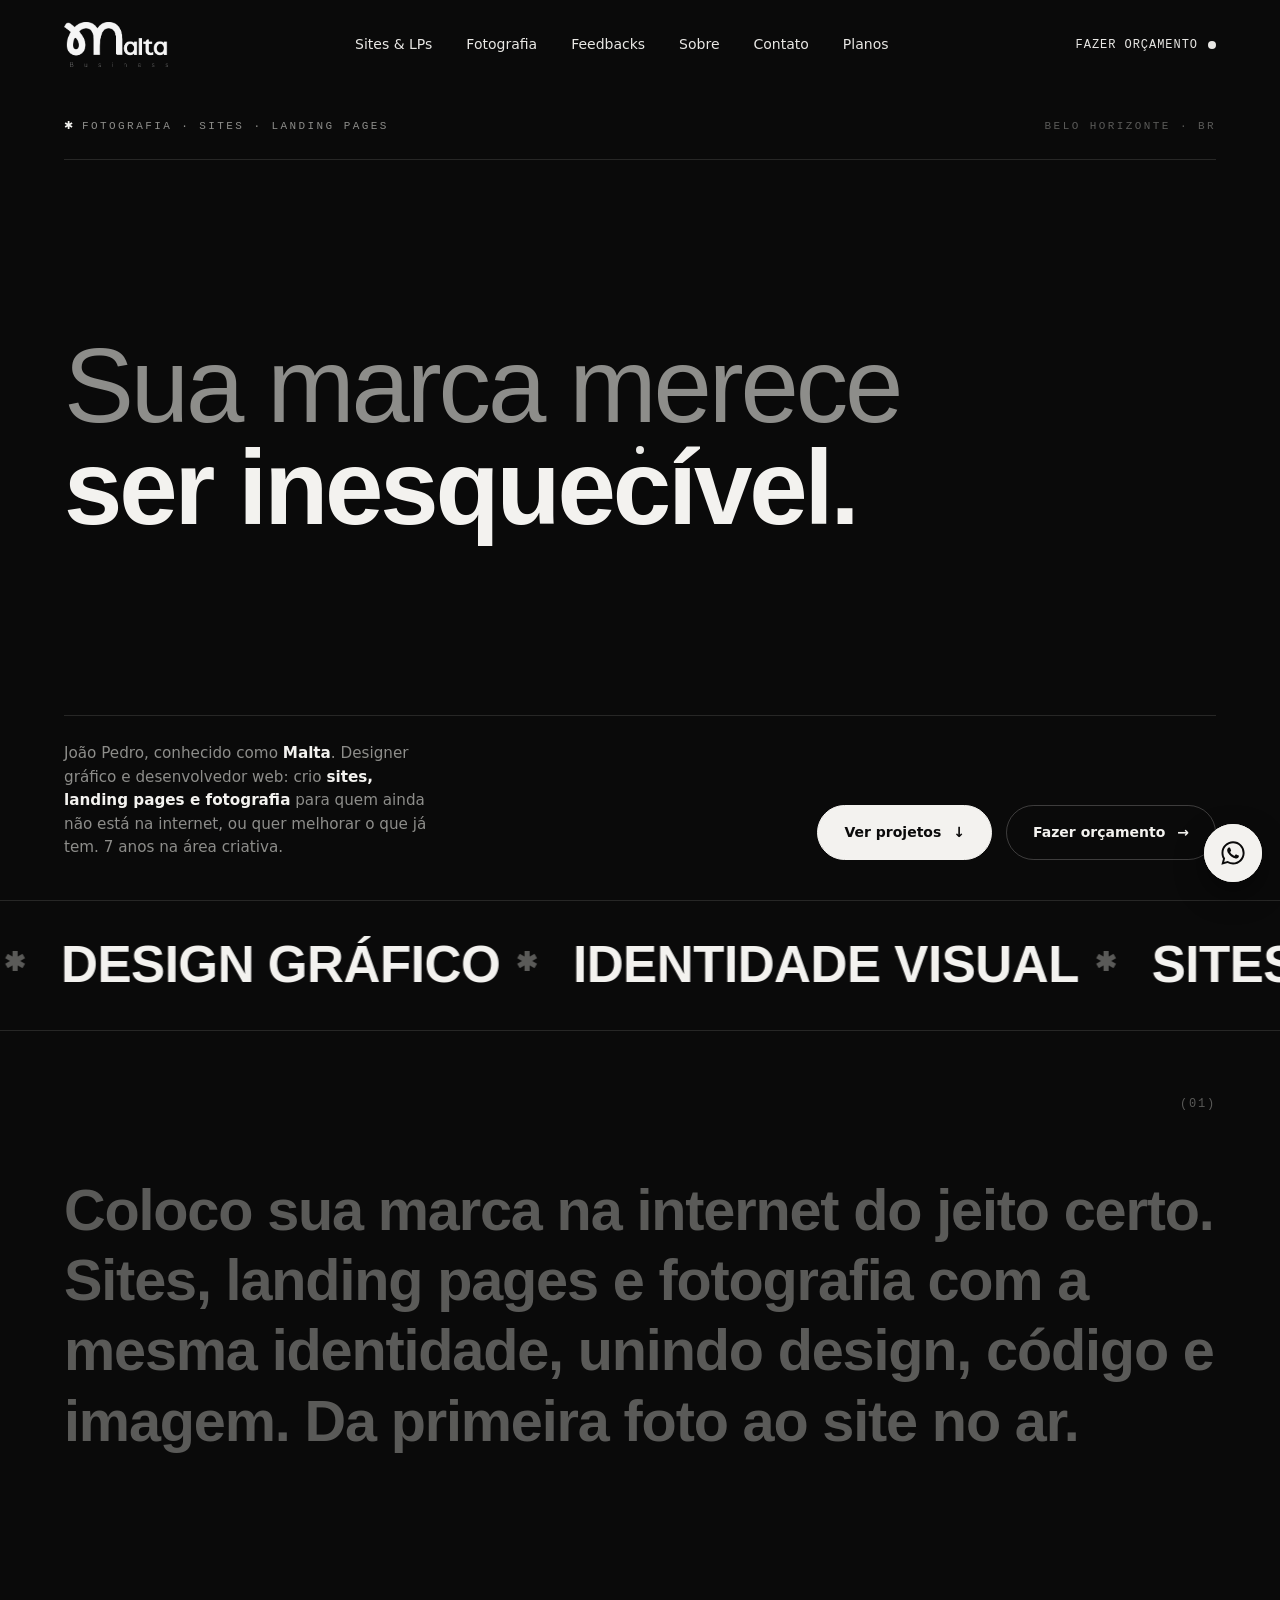
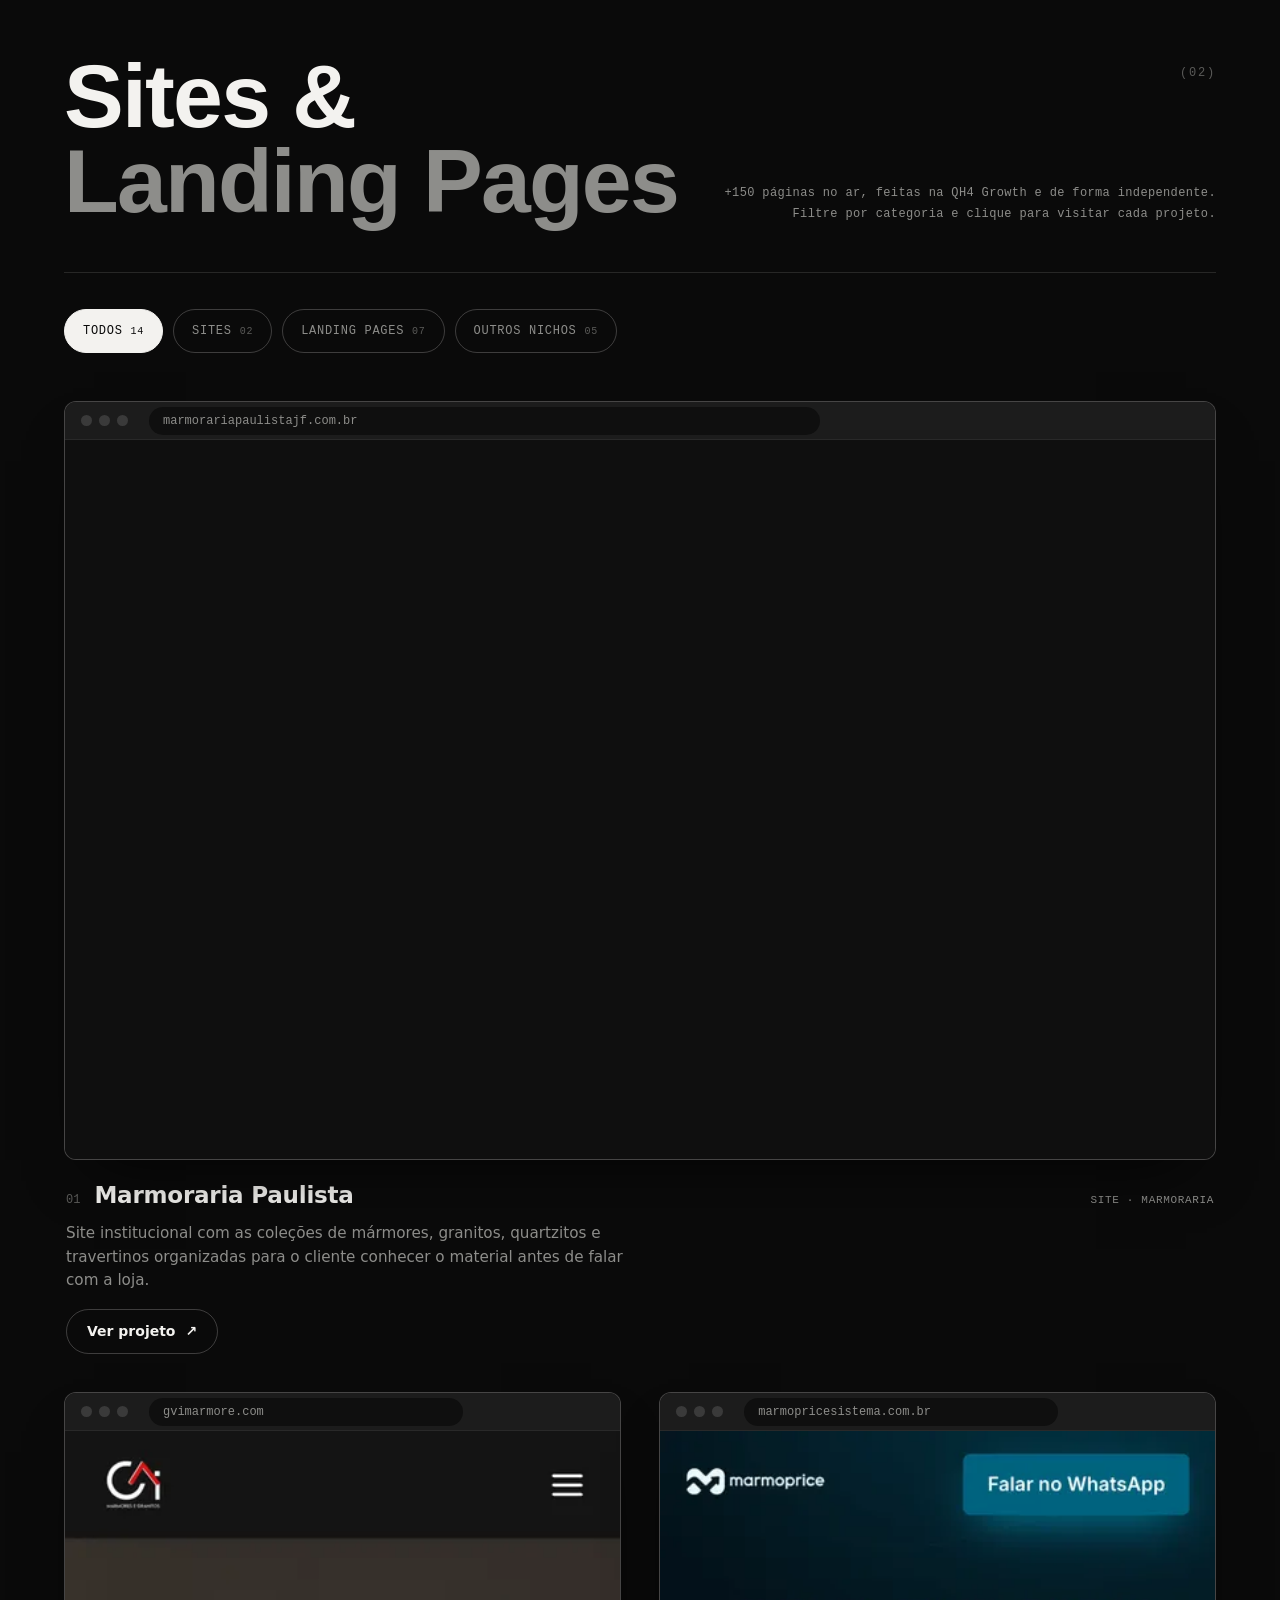
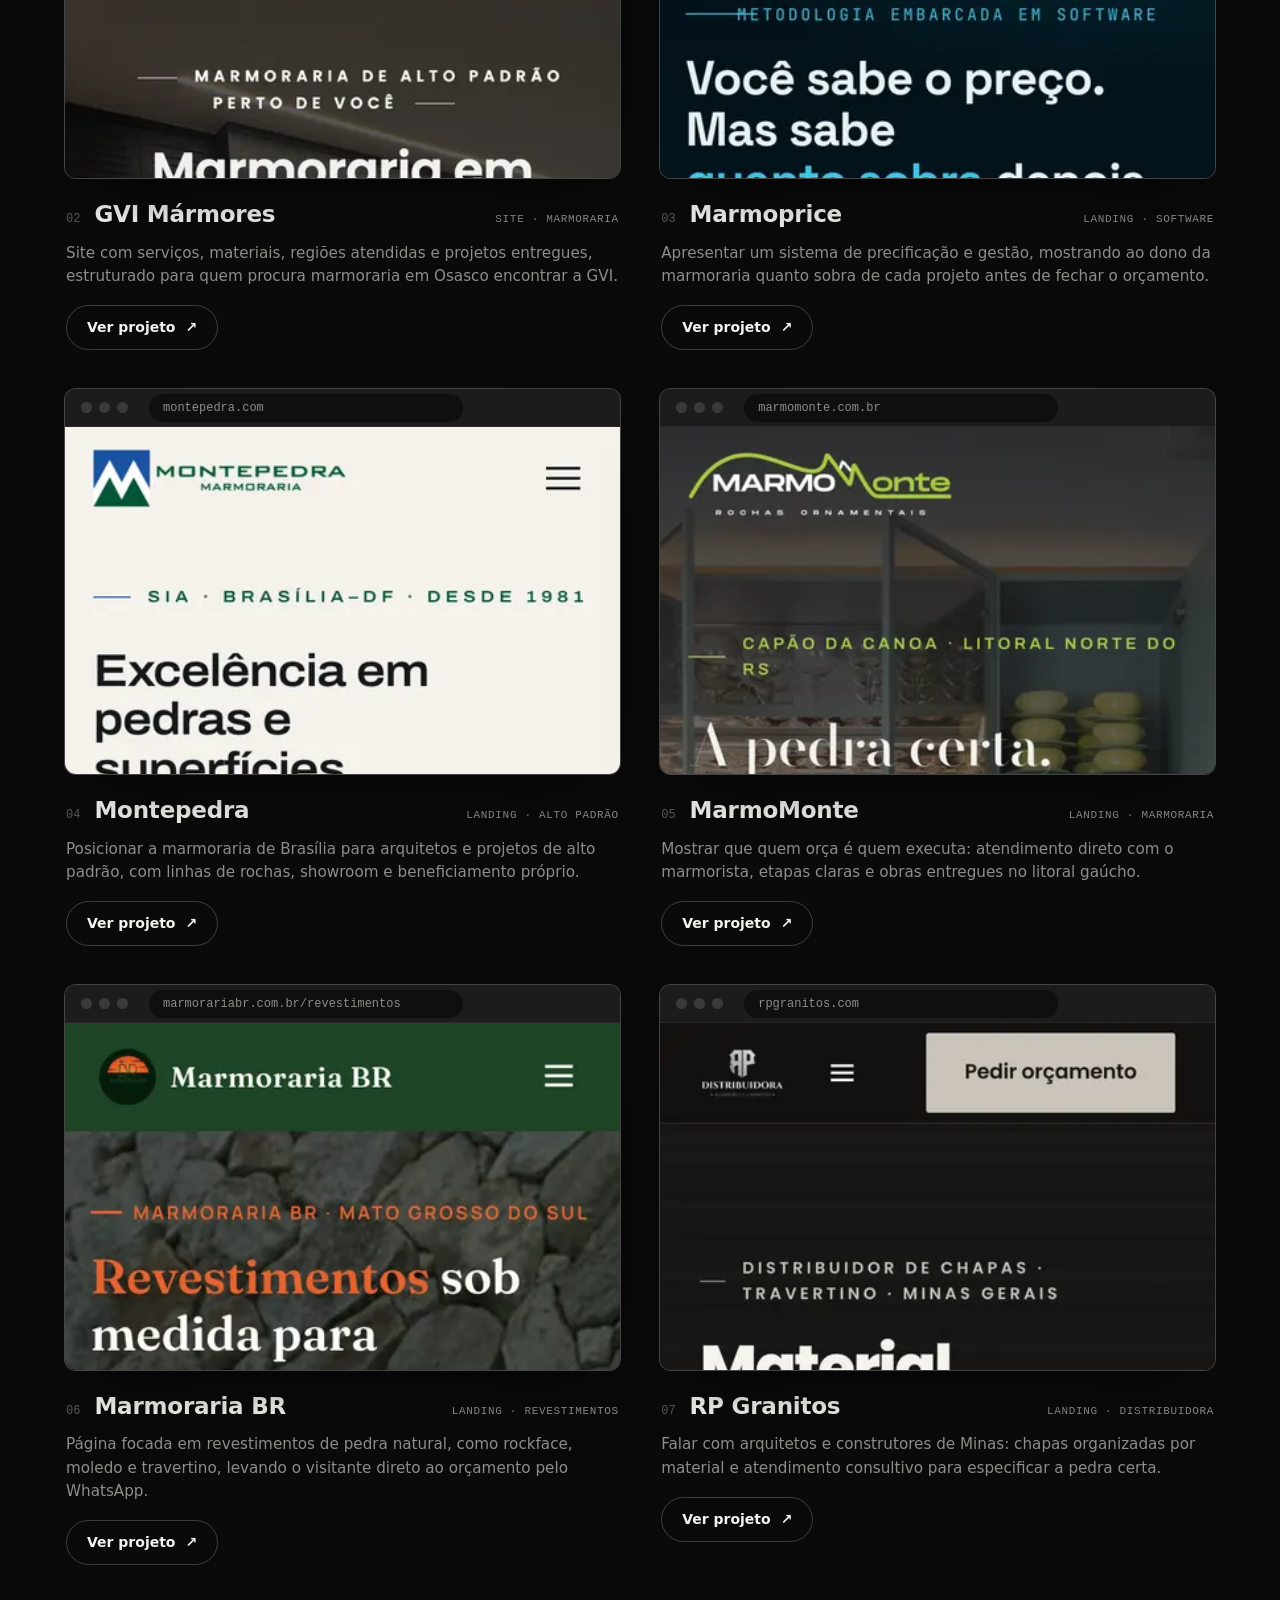
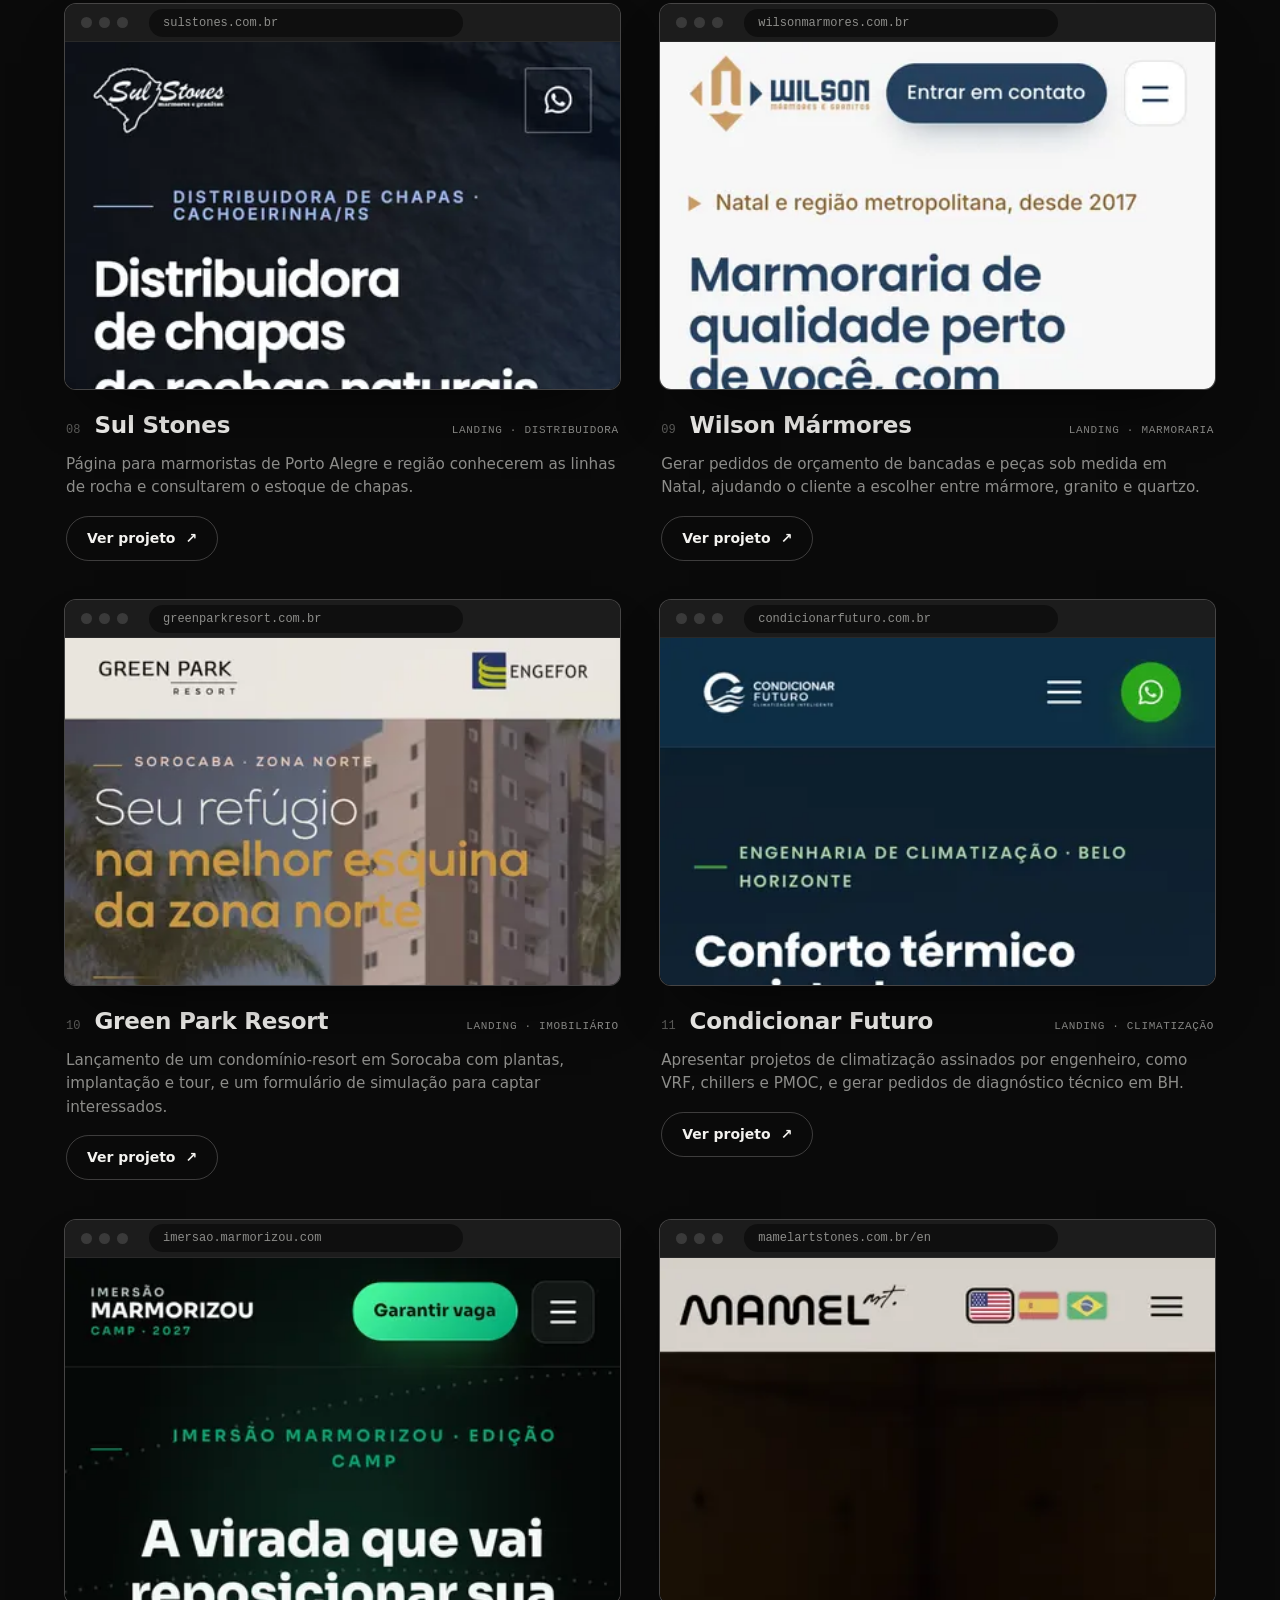
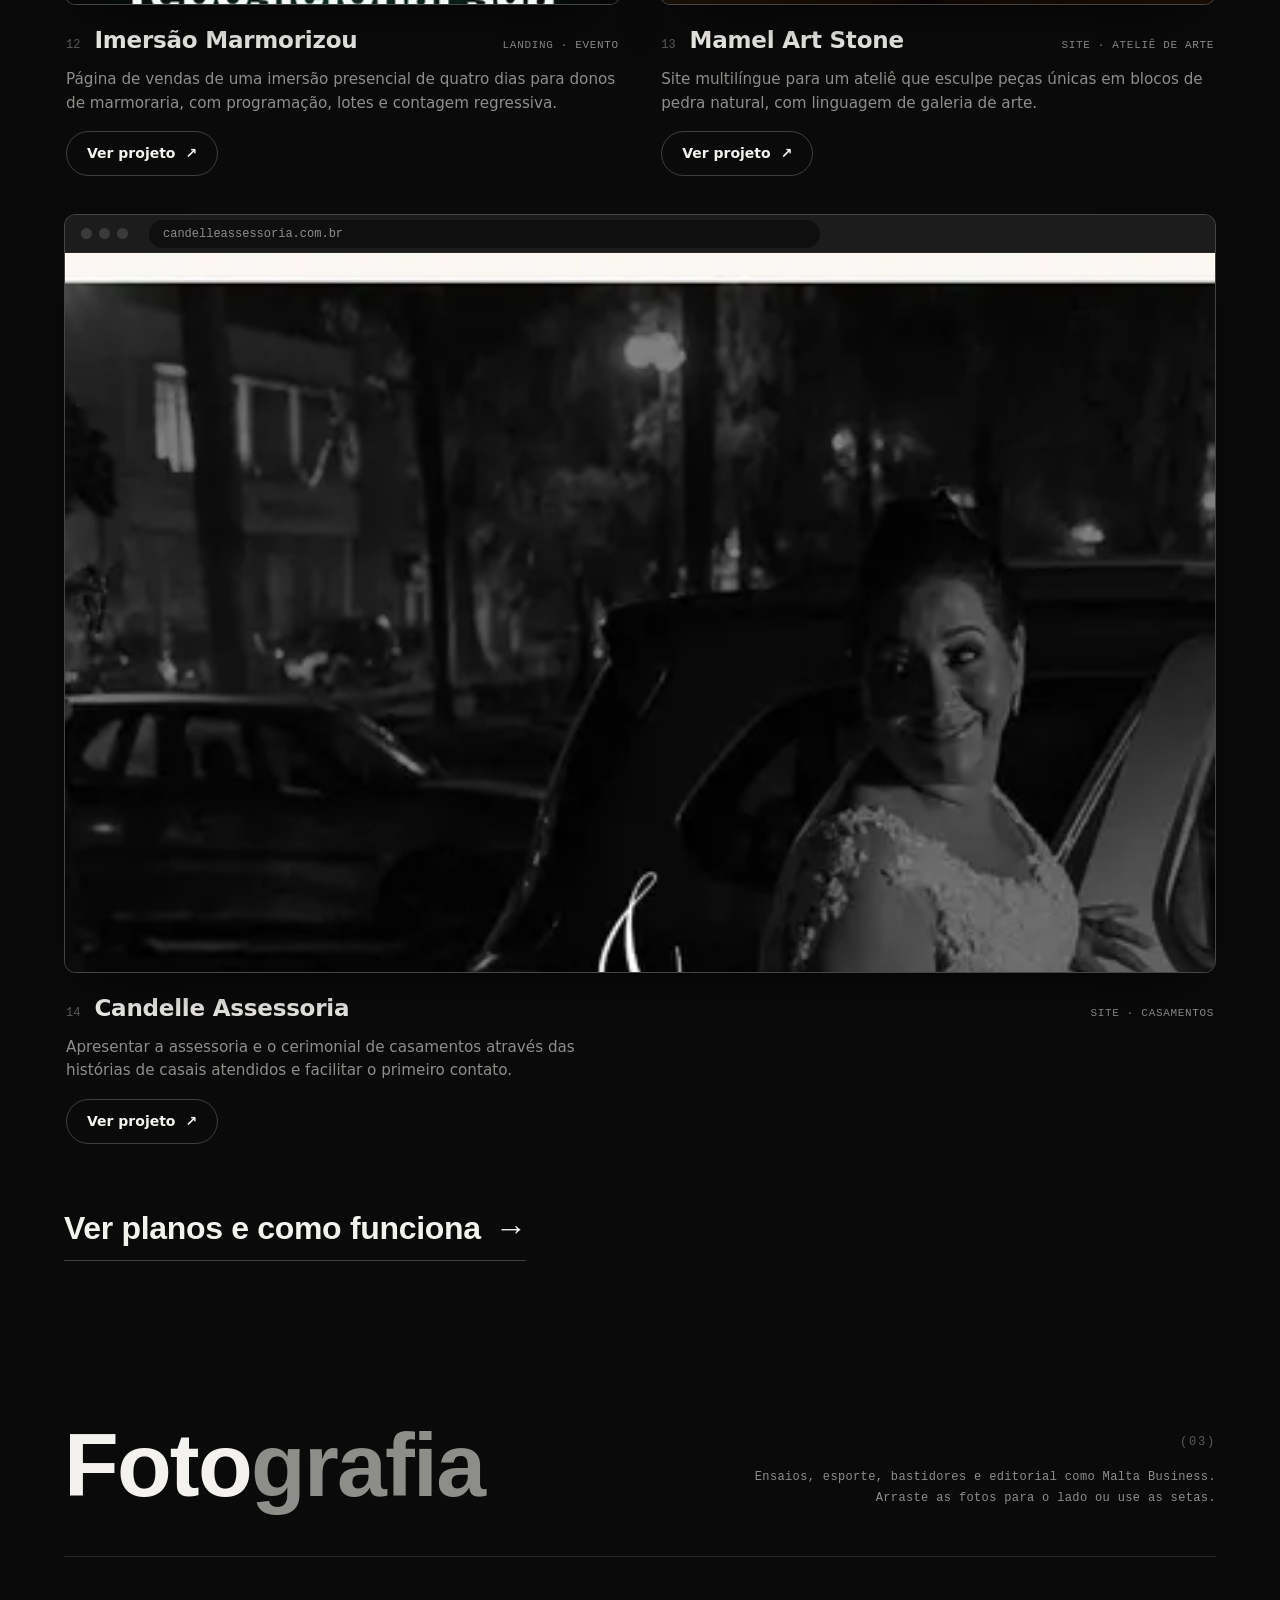
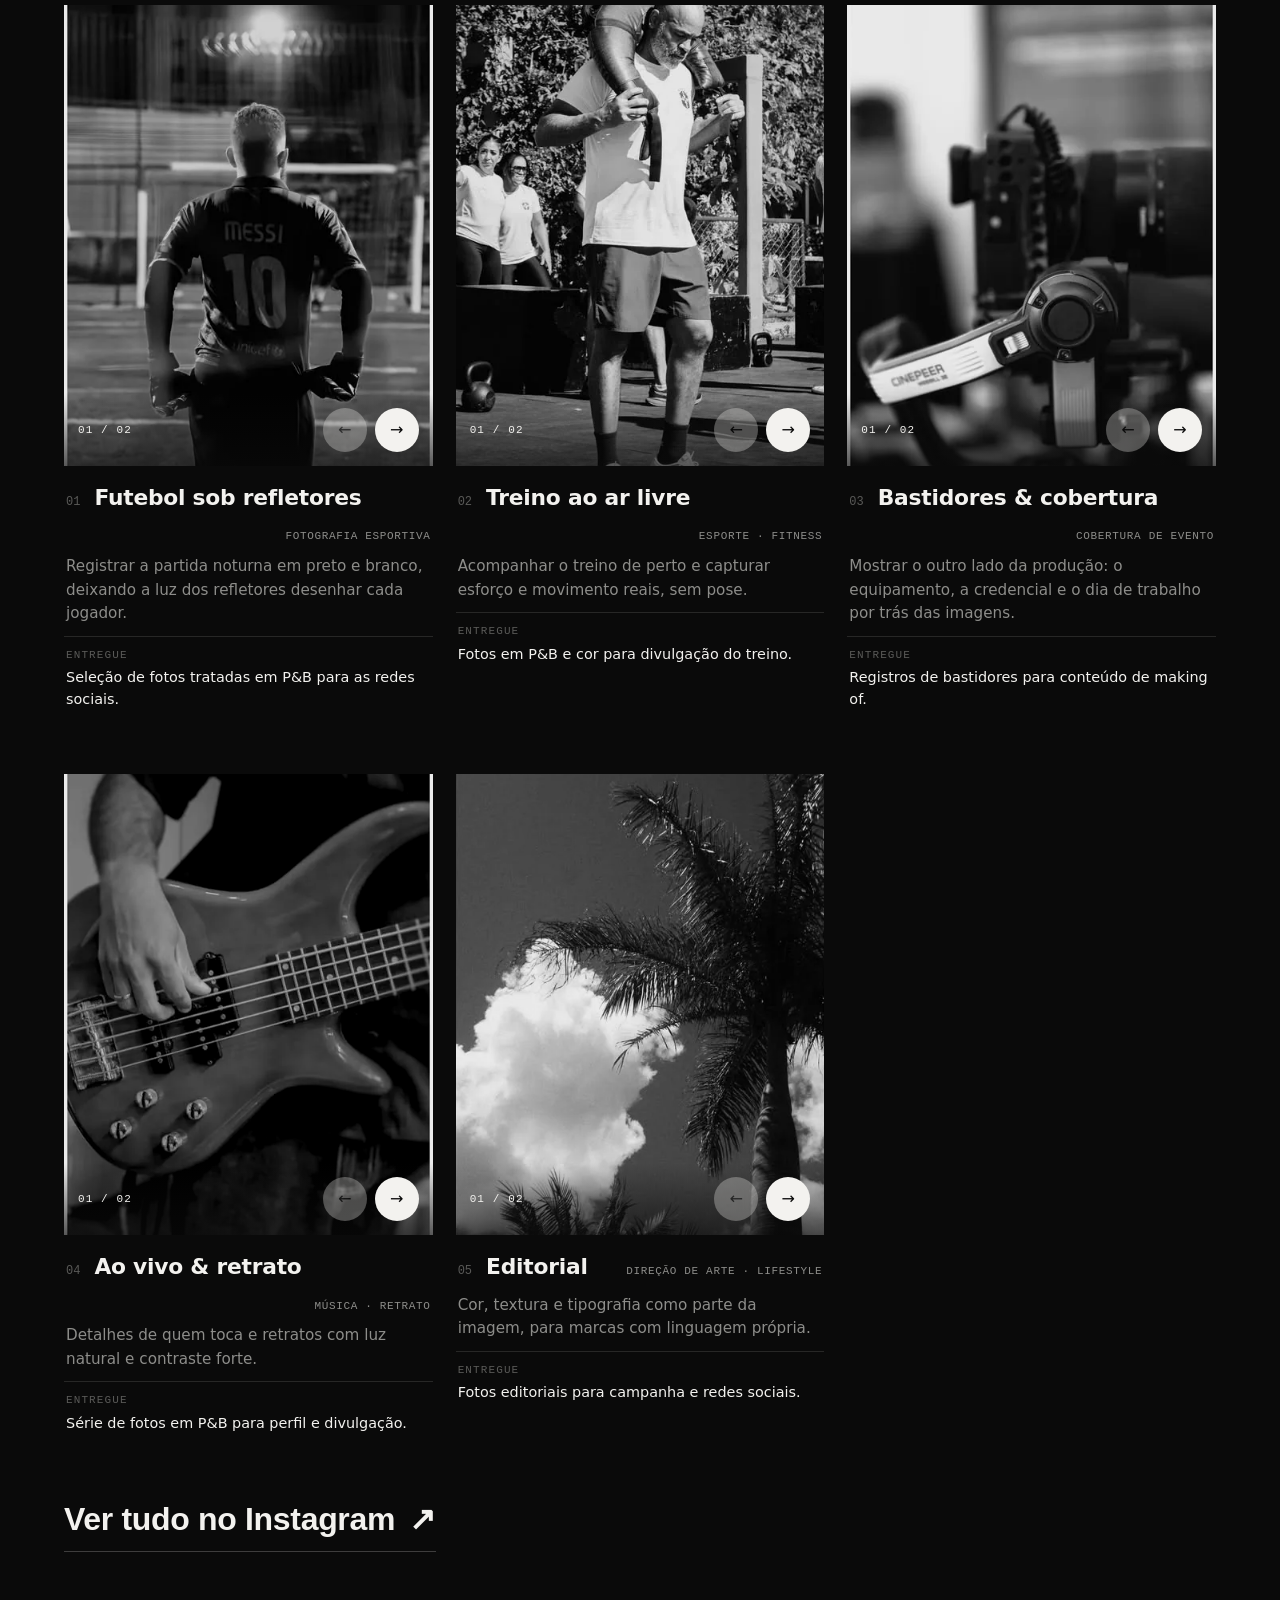
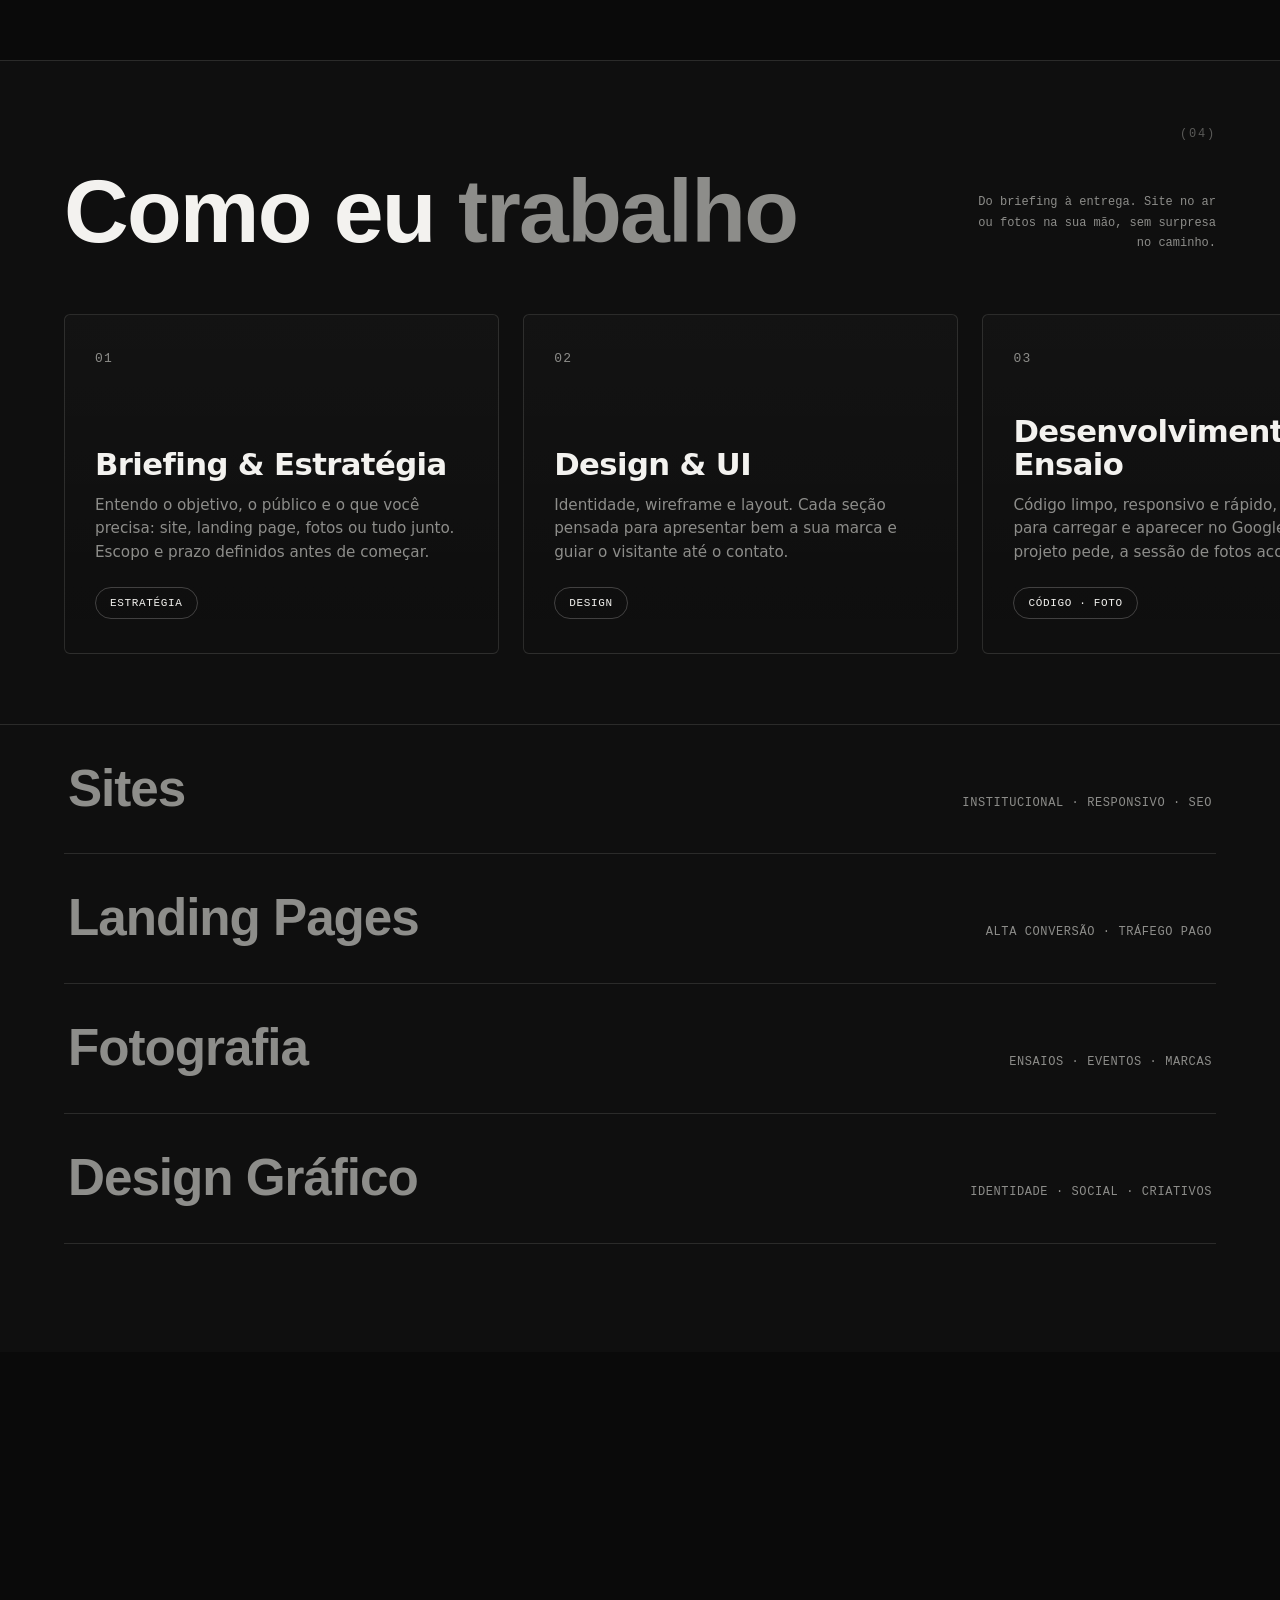
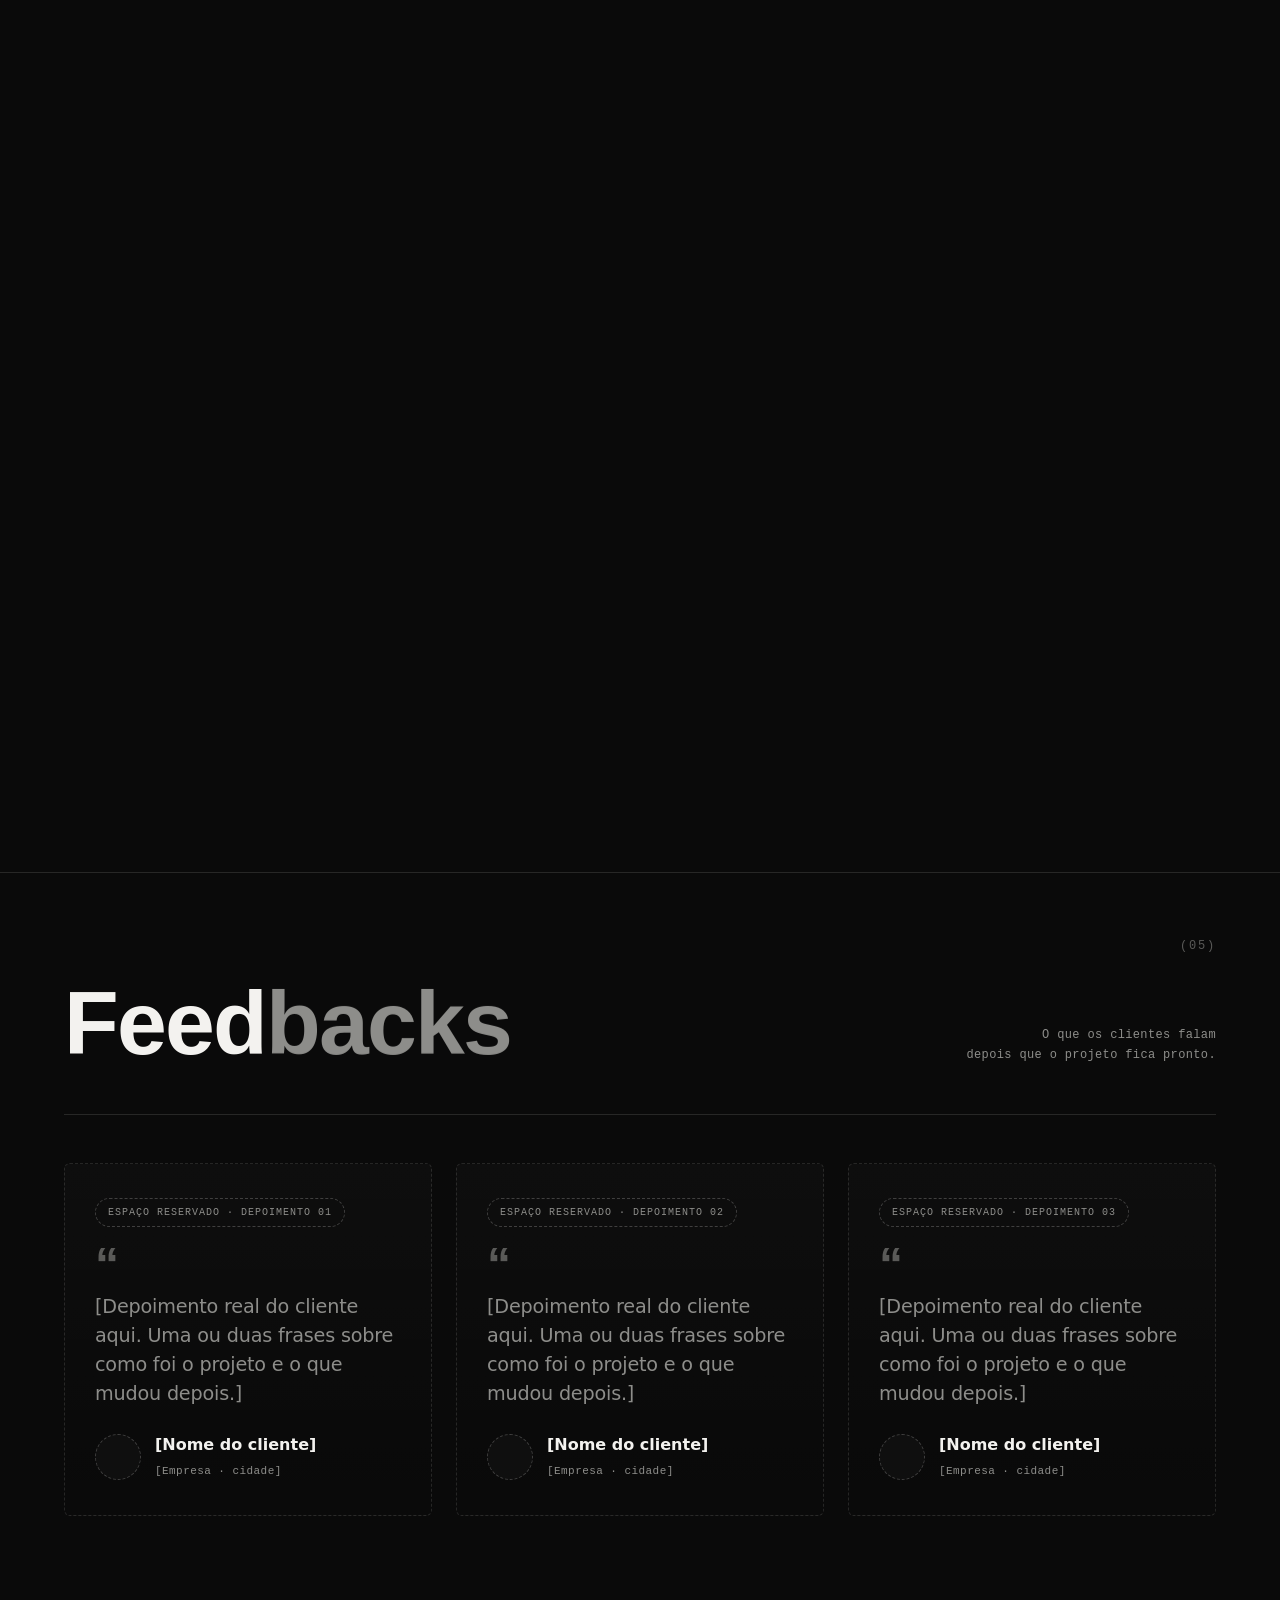
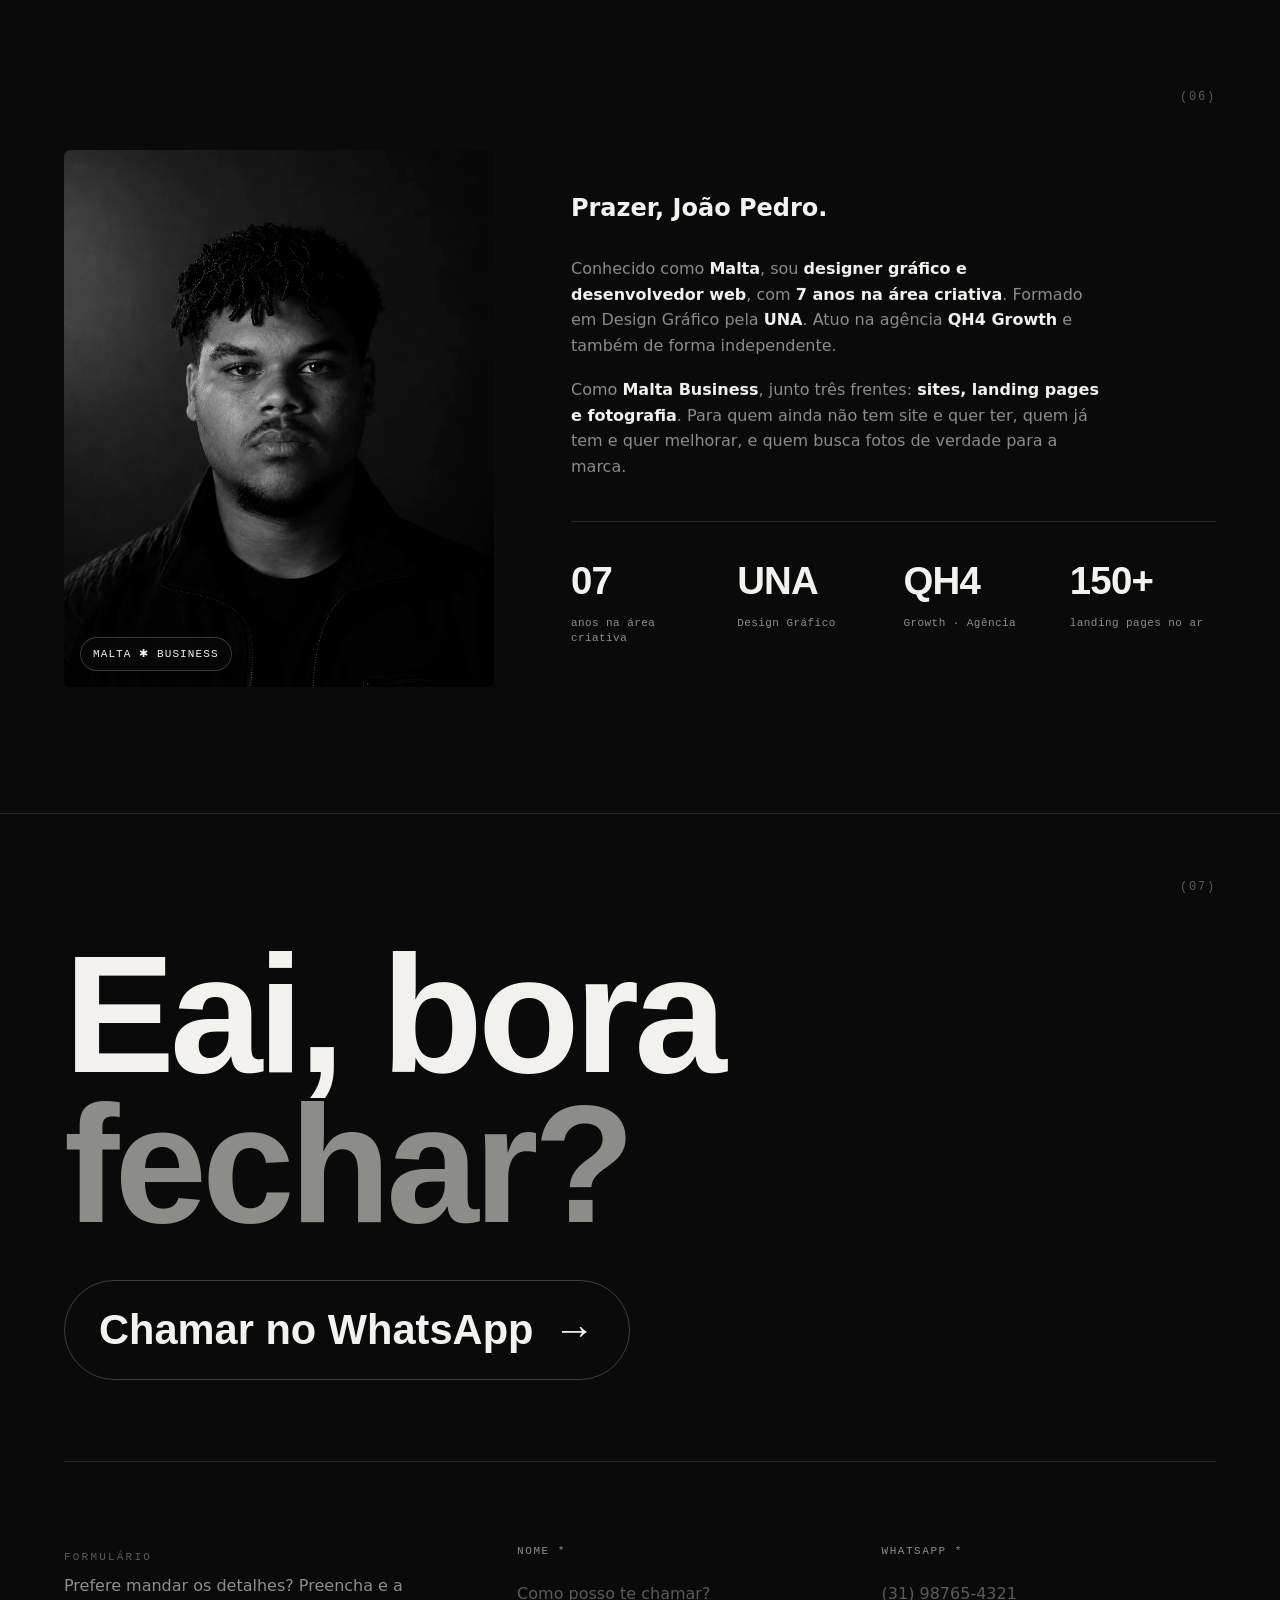
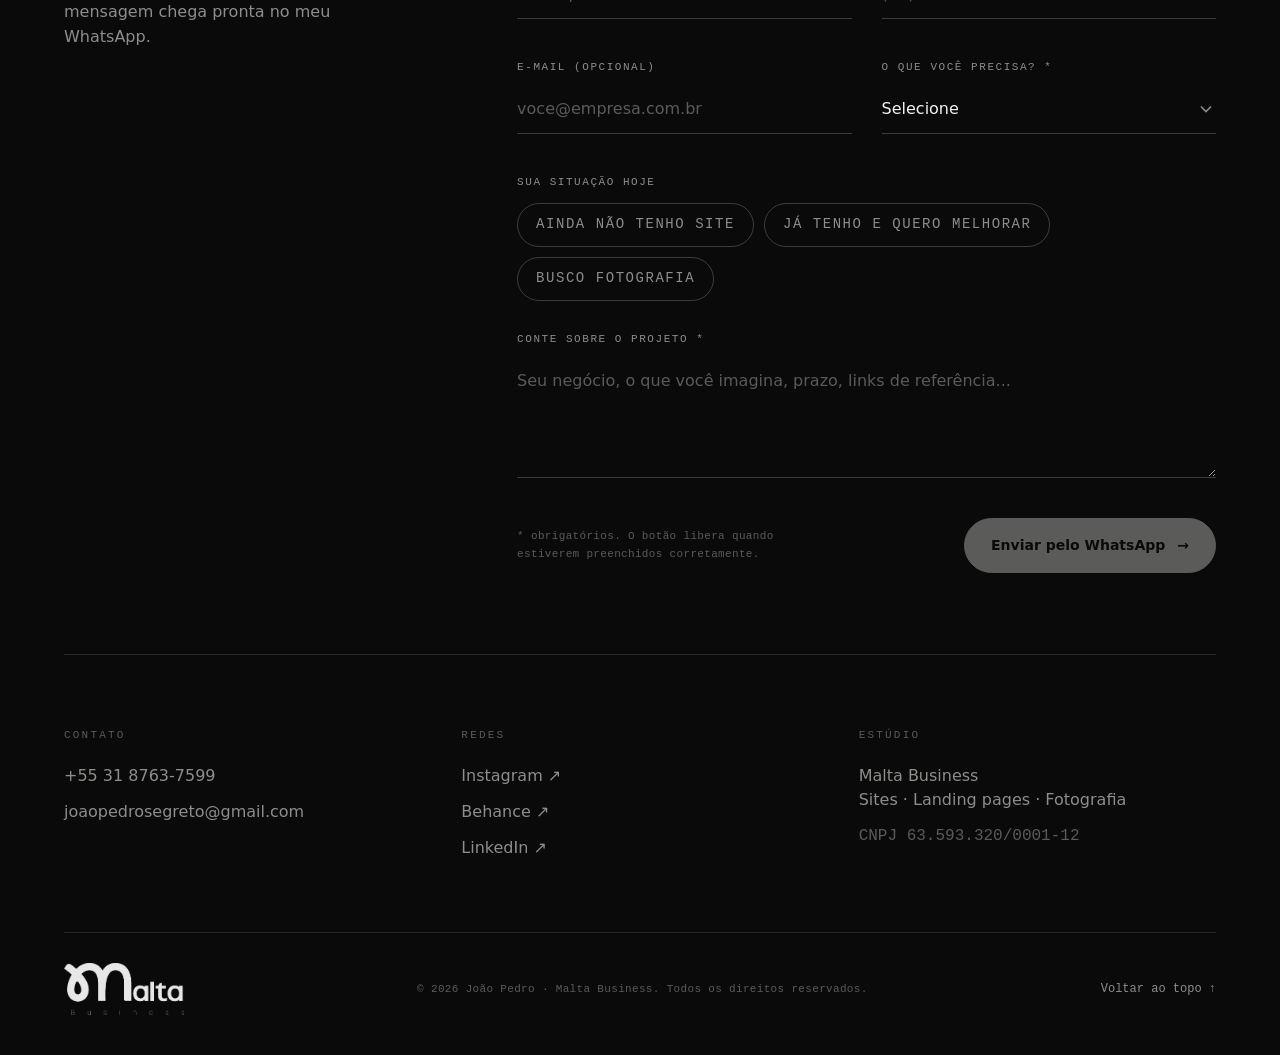
==== commit 7e8e6527: "Atualiza conteúdo do site e adiciona seções do portfólio Mantém layout, CSS, animações (GSAP/Lenis)," ====
--- a/index.html
+++ b/index.html
@@ -1,371 +1,658 @@
 <!DOCTYPE html>
 <html lang="pt-BR">
 <head>
-<meta charset="UTF-8">
-<meta name="viewport" content="width=device-width, initial-scale=1, viewport-fit=cover">
-<title>Malta Business · Fotografia, Sites e Landing Pages</title>
-<meta name="description" content="Fotografia, criação de sites e landing pages para quem ainda não tem presença online ou quer melhorar a que tem. Projetos por João Pedro, o Malta, de Belo Horizonte.">
-<meta name="robots" content="index, follow">
-<link rel="canonical" href="https://maltabusiness.vercel.app/">
-<meta name="author" content="João Pedro Malta">
-<meta name="theme-color" content="#17181a">
-<meta name="color-scheme" content="dark">
-<meta property="og:type" content="website">
-<meta property="og:locale" content="pt_BR">
-<meta property="og:site_name" content="Malta Business">
-<meta property="og:title" content="Malta Business · Fotografia, Sites e Landing Pages">
-<meta property="og:description" content="Fotografia, criação de sites e landing pages para quem ainda não tem presença online ou quer melhorar a que tem. Projetos por João Pedro, o Malta, de Belo Horizonte.">
-<meta property="og:url" content="https://maltabusiness.vercel.app/">
-<meta property="og:image" content="https://maltabusiness.vercel.app/assets/img/og/og-cover.jpg">
-<meta property="og:image:width" content="1200">
-<meta property="og:image:height" content="630">
-<meta property="og:image:alt" content="Malta Business: fotografia, sites e landing pages">
-<meta name="twitter:card" content="summary_large_image">
-<meta name="twitter:title" content="Malta Business · Fotografia, Sites e Landing Pages">
-<meta name="twitter:description" content="Fotografia, criação de sites e landing pages para quem ainda não tem presença online ou quer melhorar a que tem. Projetos por João Pedro, o Malta, de Belo Horizonte.">
-<meta name="twitter:image" content="https://maltabusiness.vercel.app/assets/img/og/og-cover.jpg">
-<link rel="icon" type="image/png" sizes="32x32" href="/assets/img/icons/favicon-32.png">
-<link rel="apple-touch-icon" href="/assets/img/icons/apple-touch-icon.png">
-<link rel="manifest" href="/site.webmanifest">
+<meta charset="UTF-8" />
+<meta name="viewport" content="width=device-width, initial-scale=1.0, viewport-fit=cover" />
+<title>Malta Business · Fotografia, Sites e Landing Pages · João Pedro</title>
+<meta name="description" content="João Pedro, o Malta: designer gráfico e desenvolvedor web. Sites, landing pages e fotografia para quem ainda não tem presença online ou quer melhorar a que tem." />
+<link rel="canonical" href="https://maltabusiness.vercel.app/" />
+<meta name="robots" content="index, follow" />
+<meta name="author" content="João Pedro Malta" />
+<link rel="icon" type="image/png" href="assets/favicon.png" />
+<link rel="apple-touch-icon" href="assets/apple-touch-icon.png" />
+<link rel="manifest" href="site.webmanifest" />
+<meta property="og:type" content="website" />
+<meta property="og:locale" content="pt_BR" />
+<meta property="og:site_name" content="Malta Business" />
+<meta property="og:url" content="https://maltabusiness.vercel.app/" />
+<meta property="og:title" content="Malta Business · Fotografia, Sites e Landing Pages · João Pedro" />
+<meta property="og:description" content="Sites, landing pages e fotografia por João Pedro, o Malta." />
+<meta property="og:image" content="https://maltabusiness.vercel.app/assets/og/og-cover.jpg" />
+<meta property="og:image:width" content="1200" />
+<meta property="og:image:height" content="630" />
+<meta property="og:image:alt" content="Malta Business: fotografia, sites e landing pages" />
+<meta name="twitter:card" content="summary_large_image" />
+<meta name="twitter:title" content="Malta Business · Fotografia, Sites e Landing Pages · João Pedro" />
+<meta name="twitter:description" content="Sites, landing pages e fotografia por João Pedro, o Malta." />
+<meta name="twitter:image" content="https://maltabusiness.vercel.app/assets/og/og-cover.jpg" />
+<meta name="theme-color" content="#0a0a0a" />
+<!-- Segurança: Content Security Policy (defesa contra XSS / injeção / exfiltração de dados) -->
+<meta http-equiv="Content-Security-Policy" content="default-src 'self'; script-src 'self'; style-src 'self' 'unsafe-inline' https://fonts.googleapis.com; font-src 'self' https://fonts.gstatic.com; img-src 'self' data:; connect-src 'self'; base-uri 'self'; form-action 'self'; object-src 'none'; frame-src 'none'; upgrade-insecure-requests">
+<meta name="referrer" content="strict-origin-when-cross-origin" />
 <link rel="preconnect" href="https://fonts.googleapis.com">
 <link rel="preconnect" href="https://fonts.gstatic.com" crossorigin>
-<link rel="preload" as="image" href="/assets/img/projetos/marmorariapaulista.webp" fetchpriority="high">
-<link rel="preload" as="style" href="https://fonts.googleapis.com/css2?family=Archivo:wght@400;500;600;700;800&family=Archivo+Expanded:wght@800&family=JetBrains+Mono:wght@400;500&display=swap">
-<link rel="stylesheet" href="https://fonts.googleapis.com/css2?family=Archivo:wght@400;500;600;700;800&family=Archivo+Expanded:wght@800&family=JetBrains+Mono:wght@400;500&display=swap" media="print" data-fontswap>
-<noscript><link rel="stylesheet" href="https://fonts.googleapis.com/css2?family=Archivo:wght@400;500;600;700;800&family=Archivo+Expanded:wght@800&family=JetBrains+Mono:wght@400;500&display=swap"></noscript>
-<link rel="stylesheet" href="/assets/css/site.css?v=2">
-<script type="application/ld+json">{"@context":"https://schema.org","@type":"ProfessionalService","@id":"https://maltabusiness.vercel.app/#malta","name":"Malta Business","url":"https://maltabusiness.vercel.app/","logo":"https://maltabusiness.vercel.app/assets/img/icons/icon-512.png","image":"https://maltabusiness.vercel.app/assets/img/og/og-cover.jpg","description":"Fotografia, criação de sites e landing pages para empresas e profissionais.","telephone":"+55-31-8763-7599","email":"joaopedrosegreto@gmail.com","taxID":"63.593.320/0001-12","address":{"@type":"PostalAddress","addressLocality":"Belo Horizonte","addressRegion":"MG","addressCountry":"BR"},"areaServed":{"@type":"Country","name":"Brasil"},"founder":{"@id":"https://maltabusiness.vercel.app/#joao-pedro"},"sameAs":["https://www.instagram.com/jp_fmalta/","https://www.behance.net/joaopedromalta","https://www.linkedin.com/in/joaopedromalta7"],"hasOfferCatalog":{"@type":"OfferCatalog","name":"Serviços","itemListElement":[{"@type":"Offer","itemOffered":{"@type":"Service","name":"Criação de sites"}},{"@type":"Offer","itemOffered":{"@type":"Service","name":"Landing pages"}},{"@type":"Offer","itemOffered":{"@type":"Service","name":"Fotografia"}}]}}</script>
-<script type="application/ld+json">{"@context":"https://schema.org","@type":"Person","@id":"https://maltabusiness.vercel.app/#joao-pedro","name":"João Pedro","alternateName":"Malta","jobTitle":"Designer gráfico e desenvolvedor web","url":"https://maltabusiness.vercel.app/sobre/","image":"https://maltabusiness.vercel.app/assets/img/brand/about.webp","alumniOf":{"@type":"CollegeOrUniversity","name":"UNA"},"worksFor":{"@id":"https://maltabusiness.vercel.app/#malta"},"sameAs":["https://www.instagram.com/jp_fmalta/","https://www.behance.net/joaopedromalta","https://www.linkedin.com/in/joaopedromalta7"]}</script>
-<script type="application/ld+json">{"@context":"https://schema.org","@type":"WebSite","@id":"https://maltabusiness.vercel.app/#site","name":"Malta Business","url":"https://maltabusiness.vercel.app/","inLanguage":"pt-BR","publisher":{"@id":"https://maltabusiness.vercel.app/#malta"}}</script>
+<link rel="preload" as="style" href="https://fonts.googleapis.com/css2?family=Archivo:wght@300;400;500;600;700;800&family=Archivo+Expanded:wght@800&family=JetBrains+Mono:wght@400;500;700&display=swap">
+<link rel="stylesheet" href="https://fonts.googleapis.com/css2?family=Archivo:wght@300;400;500;600;700;800&family=Archivo+Expanded:wght@800&family=JetBrains+Mono:wght@400;500;700&display=swap" media="print" data-fontswap>
+<noscript><link rel="stylesheet" href="https://fonts.googleapis.com/css2?family=Archivo:wght@300;400;500;600;700;800&family=Archivo+Expanded:wght@800&family=JetBrains+Mono:wght@400;500;700&display=swap"></noscript>
+<link rel="preload" as="image" href="assets/logo-malta.png" fetchpriority="high" />
+<link rel="stylesheet" href="css/style.css" />
+<script type="application/ld+json">{"@context": "https://schema.org", "@type": "ProfessionalService", "@id": "https://maltabusiness.vercel.app/#malta", "name": "Malta Business", "url": "https://maltabusiness.vercel.app/", "logo": "https://maltabusiness.vercel.app/assets/icon-512.png", "image": "https://maltabusiness.vercel.app/assets/og/og-cover.jpg", "description": "Fotografia, criação de sites e landing pages para empresas e profissionais.", "telephone": "+55-31-8763-7599", "email": "joaopedrosegreto@gmail.com", "taxID": "63.593.320/0001-12", "address": {"@type": "PostalAddress", "addressLocality": "Belo Horizonte", "addressRegion": "MG", "addressCountry": "BR"}, "areaServed": {"@type": "Country", "name": "Brasil"}, "founder": {"@id": "https://maltabusiness.vercel.app/#joao-pedro"}, "sameAs": ["https://www.instagram.com/jp_fmalta/", "https://www.behance.net/joaopedromalta", "https://www.linkedin.com/in/joaopedromalta7"], "hasOfferCatalog": {"@type": "OfferCatalog", "name": "Serviços", "itemListElement": [{"@type": "Offer", "itemOffered": {"@type": "Service", "name": "Criação de sites"}}, {"@type": "Offer", "itemOffered": {"@type": "Service", "name": "Landing pages"}}, {"@type": "Offer", "itemOffered": {"@type": "Service", "name": "Fotografia"}}, {"@type": "Offer", "itemOffered": {"@type": "Service", "name": "Design gráfico"}}]}}</script>
+<script type="application/ld+json">{"@context": "https://schema.org", "@type": "Person", "@id": "https://maltabusiness.vercel.app/#joao-pedro", "name": "João Pedro", "alternateName": "Malta", "jobTitle": "Designer gráfico e desenvolvedor web", "image": "https://maltabusiness.vercel.app/assets/about.webp", "alumniOf": {"@type": "CollegeOrUniversity", "name": "UNA"}, "worksFor": {"@id": "https://maltabusiness.vercel.app/#malta"}, "sameAs": ["https://www.instagram.com/jp_fmalta/", "https://www.behance.net/joaopedromalta", "https://www.linkedin.com/in/joaopedromalta7"]}</script>
+<script type="application/ld+json">{"@context": "https://schema.org", "@type": "WebSite", "name": "Malta Business", "url": "https://maltabusiness.vercel.app/", "inLanguage": "pt-BR", "publisher": {"@id": "https://maltabusiness.vercel.app/#malta"}}</script>
 </head>
 <body>
-<a class="skip" href="#conteudo">Pular para o conteúdo</a>
-
-<header class="header">
-  <div class="wrap header__in">
-    <a class="header__logo" href="/" aria-label="Malta Business, página inicial"><img src="/assets/img/brand/logo-malta.png" alt="Malta Business" width="606" height="265"></a>
-    <nav class="nav" aria-label="Principal">
-      <a href="/" aria-current="page">Início</a>
-      <a href="/fotografia/">Fotografia</a>
-      <a href="/sites-e-landing-pages/">Sites &amp; LPs</a>
-      <a href="/#feedbacks">Feedbacks</a>
-      <a href="/sobre/">Sobre</a>
-      <a href="/contato/">Contato</a>
-    </nav>
-    <a class="btn btn--solid btn--sm header__cta" href="/contato/"><span>Pedir orçamento</span><svg viewBox="0 0 24 24" fill="none" stroke="currentColor" stroke-width="1.8" stroke-linecap="round" stroke-linejoin="round" aria-hidden="true"><path d="M5 12h14M13 6l6 6-6 6"/></svg></a>
-    <button class="burger" type="button" aria-label="Abrir menu" aria-expanded="false" aria-controls="menu"><span></span><span></span></button>
-  </div>
+
+<!-- LOADER -->
+<div class="loader" id="loader">
+  <div class="loader__inner">
+    <img src="assets/logo-malta.png" alt="Malta" class="loader__logo" width="606" height="265" />
+    <div class="loader__bar"><span></span></div>
+  </div>
+</div>
+
+<!-- CUSTOM CURSOR -->
+<div class="cursor" id="cursor"></div>
+
+<!-- NAV -->
+<header class="nav" id="nav">
+  <a href="#hero" class="nav__logo" data-cursor>
+    <img src="assets/logo-malta.png" alt="Malta Business" width="606" height="265" />
+  </a>
+  <nav class="nav__links">
+    <a href="#lps" data-cursor>Sites &amp; LPs</a>
+    <a href="#fotografia" data-cursor>Fotografia</a>
+    <a href="#feedbacks" data-cursor>Feedbacks</a>
+    <a href="#sobre" data-cursor>Sobre</a>
+    <a href="#contato" data-cursor>Contato</a>
+    <a href="landing-page/" data-cursor>Planos</a>
+  </nav>
+  <a href="https://wa.me/553187637599?text=Ol%C3%A1%20Malta%2C%20acabei%20de%20ver%20seus%20trabalhos%20no%20Google%20e%20gostaria%20de%20mais%20informa%C3%A7%C3%B5es." target="_blank" rel="noopener" class="nav__cta" data-cursor>
+    <span>Fazer orçamento</span>
+    <i class="dot"></i>
+  </a>
+  <button class="nav__burger" id="burger" type="button" aria-label="Menu" aria-controls="menu" aria-expanded="false"><span></span><span></span></button>
 </header>
 
-<div class="menu" id="menu" inert>
-  <button class="burger menu__close" type="button" aria-label="Fechar menu" aria-expanded="true"><span></span><span></span></button>
-  <nav aria-label="Menu mobile">
-    <a href="/" aria-current="page">Início<em>01</em></a>
-    <a href="/fotografia/">Fotografia<em>02</em></a>
-    <a href="/sites-e-landing-pages/">Sites &amp; LPs<em>03</em></a>
-    <a href="/#feedbacks">Feedbacks<em>04</em></a>
-    <a href="/sobre/">Sobre<em>05</em></a>
-    <a href="/contato/">Contato<em>06</em></a>
-  </nav>
-  <div class="menu__foot">
-    <a class="btn btn--solid" href="https://wa.me/553187637599?text=Ol%C3%A1%2C%20Malta!%20Vi%20seu%20portf%C3%B3lio%20no%20site%20e%20quero%20conversar%20sobre%20um%20projeto." target="_blank" rel="noopener"><span>Chamar no WhatsApp</span><svg viewBox="0 0 24 24" fill="currentColor" aria-hidden="true"><path d="M12.04 2C6.58 2 2.13 6.45 2.13 11.91c0 1.75.46 3.45 1.32 4.95L2.05 22l5.25-1.38a9.9 9.9 0 0 0 4.74 1.21h.01c5.46 0 9.91-4.45 9.91-9.91 0-2.65-1.03-5.14-2.9-7.01A9.82 9.82 0 0 0 12.04 2Zm0 18.15h-.01a8.23 8.23 0 0 1-4.19-1.15l-.3-.18-3.12.82.83-3.04-.2-.31a8.2 8.2 0 0 1-1.26-4.38c0-4.54 3.7-8.23 8.25-8.23 2.2 0 4.27.86 5.82 2.42a8.18 8.18 0 0 1 2.41 5.82c0 4.54-3.7 8.23-8.23 8.23Zm4.52-6.16c-.25-.12-1.47-.72-1.69-.81-.23-.08-.39-.12-.56.12-.16.25-.64.81-.79.97-.14.17-.29.19-.54.06-.25-.12-1.05-.39-1.99-1.23-.74-.66-1.23-1.47-1.38-1.72-.14-.25-.02-.38.11-.51.11-.11.25-.29.37-.43.13-.15.17-.25.25-.42.08-.17.04-.31-.02-.43-.06-.12-.56-1.34-.76-1.84-.2-.48-.41-.42-.56-.43h-.48c-.17 0-.43.06-.66.31-.23.25-.87.85-.87 2.07 0 1.22.89 2.4 1.01 2.56.12.17 1.75 2.67 4.23 3.74.59.26 1.05.41 1.41.52.59.19 1.13.16 1.56.1.48-.07 1.47-.6 1.67-1.18.21-.58.21-1.07.14-1.18-.06-.1-.22-.16-.47-.28Z"/></svg></a>
-    <span class="mono">Belo Horizonte · atendo todo o Brasil</span>
-  </div>
+<!-- MOBILE MENU -->
+<div class="menu" id="menu">
+  <a href="#lps">Sites &amp; LPs<em>01</em></a>
+  <a href="#fotografia">Fotografia<em>02</em></a>
+  <a href="#feedbacks">Feedbacks<em>03</em></a>
+  <a href="#sobre">Sobre<em>04</em></a>
+  <a href="#contato">Contato<em>05</em></a>
+  <a href="landing-page/">Planos<em>06</em></a>
+  <a class="menu__cta" href="https://wa.me/553187637599?text=Ol%C3%A1%20Malta%2C%20acabei%20de%20ver%20seus%20trabalhos%20no%20Google%20e%20gostaria%20de%20mais%20informa%C3%A7%C3%B5es." target="_blank" rel="noopener">WhatsApp →</a>
 </div>
 
-<main id="conteudo">
-
-  <section class="hero" aria-labelledby="hero-title">
-    <div class="wrap hero__grid">
-      <div>
-        <div class="hero__top">
-          <span class="eyebrow"><i class="star">✱</i> Fotografia · Sites · Landing Pages</span>
-          <span class="eyebrow">Belo Horizonte · BR</span>
-        </div>
-        <h1 id="hero-title" class="display">
-          <span class="line-mask"><span>Sua marca merece</span></span>
-          <span class="line-mask" style="--d:90ms"><span>ser vista <span class="dim">do jeito</span></span></span>
-          <span class="line-mask" style="--d:180ms"><span class="dim">certo.</span></span>
-        </h1>
-        <p class="lead" data-reveal style="--d:260ms">Sou João Pedro, o <strong>Malta</strong>. Faço <strong>sites, landing pages e fotografia</strong> para empresas e profissionais que ainda não estão na internet, ou que estão, mas não do jeito que deveriam.</p>
-        <div class="hero__actions" data-reveal style="--d:340ms">
-          <a class="btn btn--solid" href="/contato/"><span>Pedir orçamento</span><svg viewBox="0 0 24 24" fill="none" stroke="currentColor" stroke-width="1.8" stroke-linecap="round" stroke-linejoin="round" aria-hidden="true"><path d="M5 12h14M13 6l6 6-6 6"/></svg></a>
-          <a class="btn btn--ghost btn--arrow" href="#servicos"><span>Ver o que eu faço</span><svg viewBox="0 0 24 24" fill="none" stroke="currentColor" stroke-width="1.8" stroke-linecap="round" stroke-linejoin="round" aria-hidden="true"><path d="M12 5v14M6 13l6 6 6-6"/></svg></a>
-        </div>
-        <div class="hero__facts" data-reveal style="--d:420ms">
-          <span class="chip"><i></i>7 anos na área criativa</span>
-          <span class="chip"><i></i>Design + código + câmera</span>
-        </div>
-      </div>
-      <div class="hero__art" data-reveal="scale" style="--d:200ms" aria-hidden="true">
-        <div class="browser float-y">
-          <div class="browser__bar"><i></i><i></i><i></i><em>marmorariapaulistajf.com.br</em></div>
-          <div class="browser__shot"><img src="/assets/img/projetos/marmorariapaulista.webp" alt="" width="1280" height="800" fetchpriority="high" decoding="async"></div>
-        </div>
-        <div class="phone float-y float-y--late">
-          <div class="phone__screen"><img src="/assets/img/fotos/futebol-noturno/01.webp" alt="" width="480" height="640" decoding="async"></div>
-        </div>
-        <span class="hero__tag">Web ✱ Foto</span>
-      </div>
-    </div>
-  </section>
-
-  <div class="marquee" aria-hidden="true">
-    <div class="marquee__track">
-      <span>Sites<i>✱</i></span><span>Landing Pages<i>✱</i></span><span>Fotografia<i>✱</i></span><span>Identidade visual<i>✱</i></span><span>Presença digital<i>✱</i></span><span>Sites<i>✱</i></span><span>Landing Pages<i>✱</i></span><span>Fotografia<i>✱</i></span><span>Identidade visual<i>✱</i></span><span>Presença digital<i>✱</i></span>
-    </div>
-  </div>
-
-  <section class="section" id="servicos" aria-labelledby="svc-title">
-    <div class="wrap">
-      <div class="sec-head sec-head--split">
-        <h2 id="svc-title" class="h2" data-reveal>Três frentes, <span class="dim">uma mesma assinatura.</span></h2>
-        <p class="lead" data-reveal>Quem pensa o layout também entende de imagem. Por isso o site, a página de vendas e as fotos saem com a mesma cara, sem remendo entre fornecedores.</p>
-      </div>
-      <div class="svc">
-        <a class="svc__row" href="/sites-e-landing-pages/#sites" data-reveal>
-          <span class="idx">01</span>
-          <span class="svc__title">Sites</span>
-          <div class="svc__body">
-            <p>Site institucional completo, com páginas de serviços, catálogo, portfólio e contato. Rápido, responsivo e preparado para o Google.</p>
-            <span class="svc__for"><b>Para quem</b>Ainda não tem site, ou tem um que não representa mais a empresa.</span>
-            <span class="link-arrow">Ver sites <svg viewBox="0 0 24 24" fill="none" stroke="currentColor" stroke-width="1.8" stroke-linecap="round" stroke-linejoin="round" aria-hidden="true"><path d="M5 12h14M13 6l6 6-6 6"/></svg></span>
-          </div>
-          <span class="svc__thumb"><img src="/assets/img/projetos/gvimarmore.webp" alt="" width="1280" height="800" loading="lazy" decoding="async"></span>
-        </a>
-        <a class="svc__row" href="/sites-e-landing-pages/#landing-pages" data-reveal>
-          <span class="idx">02</span>
-          <span class="svc__title">Landing Pages</span>
-          <div class="svc__body">
-            <p>Página de uma rolagem só, com um objetivo: orçamento, cadastro ou venda. Ideal para anúncios no Google e no Instagram.</p>
-            <span class="svc__for"><b>Para quem</b>Vai investir em tráfego pago ou lançar um produto, serviço ou evento.</span>
-            <span class="link-arrow">Ver landing pages <svg viewBox="0 0 24 24" fill="none" stroke="currentColor" stroke-width="1.8" stroke-linecap="round" stroke-linejoin="round" aria-hidden="true"><path d="M5 12h14M13 6l6 6-6 6"/></svg></span>
-          </div>
-          <span class="svc__thumb"><img src="/assets/img/projetos/marmoprice.webp" alt="" width="1280" height="800" loading="lazy" decoding="async"></span>
-        </a>
-        <a class="svc__row" href="/fotografia/" data-reveal>
-          <span class="idx">03</span>
-          <span class="svc__title">Fotografia</span>
-          <div class="svc__body">
-            <p>Ensaios, cobertura de eventos, esporte e fotos para marcas. Imagem própria para o site, as redes e as campanhas.</p>
-            <span class="svc__for"><b>Para quem</b>Quer fotos de verdade da sua marca, do seu evento ou de você.</span>
-            <span class="link-arrow">Ver fotografia <svg viewBox="0 0 24 24" fill="none" stroke="currentColor" stroke-width="1.8" stroke-linecap="round" stroke-linejoin="round" aria-hidden="true"><path d="M5 12h14M13 6l6 6-6 6"/></svg></span>
-          </div>
-          <span class="svc__thumb"><img src="/assets/img/fotos/editorial/02.webp" alt="" width="480" height="640" loading="lazy" decoding="async"></span>
-        </a>
-      </div>
-    </div>
-  </section>
-
-  <section class="section section--line" aria-labelledby="web-title">
-    <div class="wrap">
-      <div class="sec-head sec-head--split">
-        <div>
-          <span class="eyebrow" data-reveal><i class="star">✱</i> Projetos web</span>
-          <h2 id="web-title" class="h2" style="margin-top:18px" data-reveal>Páginas no ar, <span class="dim">trabalhando.</span></h2>
-        </div>
-        <p class="lead" data-reveal>Uma amostra dos sites e landing pages que eu criei. Cada um com um objetivo diferente, todos com o mesmo cuidado com detalhe.</p>
-      </div>
-      <div class="works">
-      <article class="work work--wide" data-reveal>
-        <div class="work__stage">
-          <span class="browser"><span class="browser__bar"><i></i><i></i><i></i><em>montepedra.com</em></span>
-            <span class="browser__shot"><img src="/assets/img/projetos/montepedra.webp" alt="Tela inicial do projeto Montepedra no computador" width="1280" height="800" loading="lazy" decoding="async"></span></span>
-          <span class="phone"><span class="phone__screen"><img src="/assets/img/projetos/montepedra_mob.webp" alt="Versão mobile do projeto Montepedra" width="420" height="909" loading="lazy" decoding="async"></span></span>
-        </div>
-        <div class="work__meta">
-          <div class="work__top"><span class="idx">01</span><span class="work__niche">Marmoraria de alto padrão · Brasília/DF</span></div>
-          <h3 class="work__name">Montepedra</h3>
-          <p class="work__goal">Posicionar a marmoraria para arquitetos e projetos de alto padrão, com as linhas de rochas, o showroom e o beneficiamento próprio.</p>
-          <div><a class="btn btn--ghost btn--sm work__cta" href="https://montepedra.com/" target="_blank" rel="noopener" aria-label="Ver projeto Montepedra (abre em nova aba)"><span>Ver projeto</span><svg viewBox="0 0 24 24" fill="none" stroke="currentColor" stroke-width="1.8" stroke-linecap="round" stroke-linejoin="round" aria-hidden="true"><path d="M7 17 17 7M8 7h9v9"/></svg></a></div>
-        </div>
+<main>
+
+<!-- HERO -->
+<section class="hero" id="hero">
+  <div class="hero__top">
+    <span class="eyebrow"><i class="mark">✱</i> Fotografia · Sites · Landing Pages</span>
+    <span class="eyebrow eyebrow--right">Belo Horizonte · BR</span>
+  </div>
+
+  <h1 class="hero__title">
+    <span class="line"><span class="w light">Sua marca merece</span></span>
+    <span class="line"><span class="w bold">ser inesquecível.</span></span>
+  </h1>
+
+  <div class="hero__bottom">
+    <p class="hero__lead reveal-lines">
+      João Pedro, conhecido como <strong>Malta</strong>. Designer gráfico e
+      desenvolvedor web: crio <strong>sites, landing pages e fotografia</strong> para
+      quem ainda não está na internet, ou quer melhorar o que já tem. 7 anos na área criativa.
+    </p>
+    <div class="hero__actions">
+      <a href="#lps" class="btn btn--solid" data-cursor><span>Ver projetos</span><i>↓</i></a>
+      <a href="https://wa.me/553187637599?text=Ol%C3%A1%20Malta%2C%20acabei%20de%20ver%20seus%20trabalhos%20no%20Google%20e%20gostaria%20de%20mais%20informa%C3%A7%C3%B5es." target="_blank" rel="noopener" class="btn btn--ghost" data-cursor><span>Fazer orçamento</span><i>→</i></a>
+    </div>
+  </div>
+
+  <div class="hero__scroll"><span>Role para descobrir</span><i></i></div>
+</section>
+
+<!-- MARQUEE -->
+<section class="marquee" aria-hidden="true">
+  <div class="marquee__track" id="marquee">
+    <span>Sites<i>✱</i></span><span>Landing Pages<i>✱</i></span><span>Fotografia<i>✱</i></span>
+    <span>Design Gráfico<i>✱</i></span><span>Identidade Visual<i>✱</i></span>
+    <span>Sites<i>✱</i></span><span>Landing Pages<i>✱</i></span><span>Fotografia<i>✱</i></span>
+    <span>Design Gráfico<i>✱</i></span><span>Identidade Visual<i>✱</i></span>
+  </div>
+</section>
+
+<!-- STATEMENT -->
+<section class="statement" id="statement">
+  <span class="section-index">(01)</span>
+  <p class="statement__text">
+    <span class="word">Coloco</span> <span class="word">sua</span> <span class="word">marca</span>
+    <span class="word">na</span> <span class="word">internet</span> <span class="word">do</span>
+    <span class="word">jeito</span> <span class="word">certo.</span> <span class="word">Sites,</span>
+    <span class="word">landing</span> <span class="word">pages</span> <span class="word">e</span>
+    <span class="word">fotografia</span> <span class="word">com</span> <span class="word">a</span>
+    <span class="word">mesma</span> <span class="word">identidade,</span> <span class="word">unindo</span>
+    <span class="word">design,</span> <span class="word">código</span> <span class="word">e</span>
+    <span class="word">imagem.</span> <span class="word">Da</span> <span class="word">primeira</span>
+    <span class="word">foto</span> <span class="word">ao</span> <span class="word">site</span>
+    <span class="word">no</span> <span class="word">ar.</span>
+  </p>
+</section>
+
+<!-- LANDING PAGES (primary) -->
+<section class="lps" id="lps">
+  <div class="lps__head">
+    <span class="section-index">(02)</span>
+    <h2 class="sec-title reveal-title"><span>Sites &amp;</span> <span>Landing Pages</span></h2>
+    <p class="lps__note">+150 páginas no ar, feitas na QH4 Growth e de forma independente.<br>Filtre por categoria e clique para visitar cada projeto.</p>
+  </div>
+
+  <div class="lp-tabs" role="group" aria-label="Filtrar projetos">
+    <button type="button" class="lp-tab" data-filter="all" aria-pressed="true" data-cursor>Todos <sup>14</sup></button>
+    <button type="button" class="lp-tab" data-filter="sites" aria-pressed="false" data-cursor>Sites <sup>02</sup></button>
+    <button type="button" class="lp-tab" data-filter="lps" aria-pressed="false" data-cursor>Landing Pages <sup>07</sup></button>
+    <button type="button" class="lp-tab" data-filter="outros" aria-pressed="false" data-cursor>Outros nichos <sup>05</sup></button>
+  </div>
+
+  <div class="lp-grid">
+    <article class="lp" data-cat="sites" data-cursor>
+      <a class="lp__frame" href="https://marmorariapaulistajf.com.br/" target="_blank" rel="noopener" aria-label="Ver projeto Marmoraria Paulista (abre em nova aba)">
+        <span class="lp__bar"><i></i><i></i><i></i><em>marmorariapaulistajf.com.br</em></span>
+        <span class="lp__shot"><picture><source media="(max-width:640px)" srcset="assets/lp/marmorariapaulista_mob.webp" width="420" height="909"><img src="assets/lp/marmorariapaulista.webp" alt="Tela inicial do projeto Marmoraria Paulista" width="1280" height="800" loading="lazy" decoding="async" /></picture></span>
+        <span class="lp__visit">Ver ao vivo ↗</span>
+      </a>
+      <div class="lp__meta"><span class="lp__idx">01</span><h3>Marmoraria Paulista</h3><span class="lp__type">Site · Marmoraria</span></div>
+      <p class="lp__desc">Site institucional com as coleções de mármores, granitos, quartzitos e travertinos organizadas para o cliente conhecer o material antes de falar com a loja.</p>
+      <a class="lp__btn" href="https://marmorariapaulistajf.com.br/" target="_blank" rel="noopener" data-cursor>Ver projeto <i>↗</i></a>
+    </article>
+
+    <article class="lp" data-cat="sites" data-cursor>
+      <a class="lp__frame" href="https://gvimarmore.com/" target="_blank" rel="noopener" aria-label="Ver projeto GVI Mármores (abre em nova aba)">
+        <span class="lp__bar"><i></i><i></i><i></i><em>gvimarmore.com</em></span>
+        <span class="lp__shot"><picture><source media="(max-width:640px)" srcset="assets/lp/gvimarmore_mob.webp" width="420" height="909"><img src="assets/lp/gvimarmore.webp" alt="Tela inicial do projeto GVI Mármores" width="1280" height="800" loading="lazy" decoding="async" /></picture></span>
+        <span class="lp__visit">Ver ao vivo ↗</span>
+      </a>
+      <div class="lp__meta"><span class="lp__idx">02</span><h3>GVI Mármores</h3><span class="lp__type">Site · Marmoraria</span></div>
+      <p class="lp__desc">Site com serviços, materiais, regiões atendidas e projetos entregues, estruturado para quem procura marmoraria em Osasco encontrar a GVI.</p>
+      <a class="lp__btn" href="https://gvimarmore.com/" target="_blank" rel="noopener" data-cursor>Ver projeto <i>↗</i></a>
+    </article>
+
+    <article class="lp" data-cat="lps" data-cursor>
+      <a class="lp__frame" href="https://www.marmopricesistema.com.br/" target="_blank" rel="noopener" aria-label="Ver projeto Marmoprice (abre em nova aba)">
+        <span class="lp__bar"><i></i><i></i><i></i><em>marmopricesistema.com.br</em></span>
+        <span class="lp__shot"><picture><source media="(max-width:640px)" srcset="assets/lp/marmoprice_mob.webp" width="420" height="909"><img src="assets/lp/marmoprice.webp" alt="Tela inicial do projeto Marmoprice" width="1280" height="800" loading="lazy" decoding="async" /></picture></span>
+        <span class="lp__visit">Ver ao vivo ↗</span>
+      </a>
+      <div class="lp__meta"><span class="lp__idx">03</span><h3>Marmoprice</h3><span class="lp__type">Landing · Software</span></div>
+      <p class="lp__desc">Apresentar um sistema de precificação e gestão, mostrando ao dono da marmoraria quanto sobra de cada projeto antes de fechar o orçamento.</p>
+      <a class="lp__btn" href="https://www.marmopricesistema.com.br/" target="_blank" rel="noopener" data-cursor>Ver projeto <i>↗</i></a>
+    </article>
+
+    <article class="lp" data-cat="lps" data-cursor>
+      <a class="lp__frame" href="https://montepedra.com/" target="_blank" rel="noopener" aria-label="Ver projeto Montepedra (abre em nova aba)">
+        <span class="lp__bar"><i></i><i></i><i></i><em>montepedra.com</em></span>
+        <span class="lp__shot"><picture><source media="(max-width:640px)" srcset="assets/lp/montepedra_mob.webp" width="420" height="909"><img src="assets/lp/montepedra.webp" alt="Tela inicial do projeto Montepedra" width="1280" height="800" loading="lazy" decoding="async" /></picture></span>
+        <span class="lp__visit">Ver ao vivo ↗</span>
+      </a>
+      <div class="lp__meta"><span class="lp__idx">04</span><h3>Montepedra</h3><span class="lp__type">Landing · Alto padrão</span></div>
+      <p class="lp__desc">Posicionar a marmoraria de Brasília para arquitetos e projetos de alto padrão, com linhas de rochas, showroom e beneficiamento próprio.</p>
+      <a class="lp__btn" href="https://montepedra.com/" target="_blank" rel="noopener" data-cursor>Ver projeto <i>↗</i></a>
+    </article>
+
+    <article class="lp" data-cat="lps" data-cursor>
+      <a class="lp__frame" href="https://www.marmomonte.com.br/" target="_blank" rel="noopener" aria-label="Ver projeto MarmoMonte (abre em nova aba)">
+        <span class="lp__bar"><i></i><i></i><i></i><em>marmomonte.com.br</em></span>
+        <span class="lp__shot"><picture><source media="(max-width:640px)" srcset="assets/lp/marmomonte_mob.webp" width="420" height="909"><img src="assets/lp/marmomonte.webp" alt="Tela inicial do projeto MarmoMonte" width="1280" height="800" loading="lazy" decoding="async" /></picture></span>
+        <span class="lp__visit">Ver ao vivo ↗</span>
+      </a>
+      <div class="lp__meta"><span class="lp__idx">05</span><h3>MarmoMonte</h3><span class="lp__type">Landing · Marmoraria</span></div>
+      <p class="lp__desc">Mostrar que quem orça é quem executa: atendimento direto com o marmorista, etapas claras e obras entregues no litoral gaúcho.</p>
+      <a class="lp__btn" href="https://www.marmomonte.com.br/" target="_blank" rel="noopener" data-cursor>Ver projeto <i>↗</i></a>
+    </article>
+
+    <article class="lp" data-cat="lps" data-cursor>
+      <a class="lp__frame" href="https://www.marmorariabr.com.br/revestimentos" target="_blank" rel="noopener" aria-label="Ver projeto Marmoraria BR (abre em nova aba)">
+        <span class="lp__bar"><i></i><i></i><i></i><em>marmorariabr.com.br/revestimentos</em></span>
+        <span class="lp__shot"><picture><source media="(max-width:640px)" srcset="assets/lp/marmorariabr_mob.webp" width="420" height="909"><img src="assets/lp/marmorariabr.webp" alt="Tela inicial do projeto Marmoraria BR" width="1280" height="800" loading="lazy" decoding="async" /></picture></span>
+        <span class="lp__visit">Ver ao vivo ↗</span>
+      </a>
+      <div class="lp__meta"><span class="lp__idx">06</span><h3>Marmoraria BR</h3><span class="lp__type">Landing · Revestimentos</span></div>
+      <p class="lp__desc">Página focada em revestimentos de pedra natural, como rockface, moledo e travertino, levando o visitante direto ao orçamento pelo WhatsApp.</p>
+      <a class="lp__btn" href="https://www.marmorariabr.com.br/revestimentos" target="_blank" rel="noopener" data-cursor>Ver projeto <i>↗</i></a>
+    </article>
+
+    <article class="lp" data-cat="lps" data-cursor>
+      <a class="lp__frame" href="https://www.rpgranitos.com/" target="_blank" rel="noopener" aria-label="Ver projeto RP Granitos (abre em nova aba)">
+        <span class="lp__bar"><i></i><i></i><i></i><em>rpgranitos.com</em></span>
+        <span class="lp__shot"><picture><source media="(max-width:640px)" srcset="assets/lp/rpgranitos_mob.webp" width="420" height="909"><img src="assets/lp/rpgranitos.webp" alt="Tela inicial do projeto RP Granitos" width="1280" height="800" loading="lazy" decoding="async" /></picture></span>
+        <span class="lp__visit">Ver ao vivo ↗</span>
+      </a>
+      <div class="lp__meta"><span class="lp__idx">07</span><h3>RP Granitos</h3><span class="lp__type">Landing · Distribuidora</span></div>
+      <p class="lp__desc">Falar com arquitetos e construtores de Minas: chapas organizadas por material e atendimento consultivo para especificar a pedra certa.</p>
+      <a class="lp__btn" href="https://www.rpgranitos.com/" target="_blank" rel="noopener" data-cursor>Ver projeto <i>↗</i></a>
+    </article>
+
+    <article class="lp" data-cat="lps" data-cursor>
+      <a class="lp__frame" href="https://www.sulstones.com.br/" target="_blank" rel="noopener" aria-label="Ver projeto Sul Stones (abre em nova aba)">
+        <span class="lp__bar"><i></i><i></i><i></i><em>sulstones.com.br</em></span>
+        <span class="lp__shot"><picture><source media="(max-width:640px)" srcset="assets/lp/sulstones_mob.webp" width="420" height="909"><img src="assets/lp/sulstones.webp" alt="Tela inicial do projeto Sul Stones" width="1280" height="800" loading="lazy" decoding="async" /></picture></span>
+        <span class="lp__visit">Ver ao vivo ↗</span>
+      </a>
+      <div class="lp__meta"><span class="lp__idx">08</span><h3>Sul Stones</h3><span class="lp__type">Landing · Distribuidora</span></div>
+      <p class="lp__desc">Página para marmoristas de Porto Alegre e região conhecerem as linhas de rocha e consultarem o estoque de chapas.</p>
+      <a class="lp__btn" href="https://www.sulstones.com.br/" target="_blank" rel="noopener" data-cursor>Ver projeto <i>↗</i></a>
+    </article>
+
+    <article class="lp" data-cat="lps" data-cursor>
+      <a class="lp__frame" href="https://www.wilsonmarmores.com.br/" target="_blank" rel="noopener" aria-label="Ver projeto Wilson Mármores (abre em nova aba)">
+        <span class="lp__bar"><i></i><i></i><i></i><em>wilsonmarmores.com.br</em></span>
+        <span class="lp__shot"><picture><source media="(max-width:640px)" srcset="assets/lp/wilsonmarmores_mob.webp" width="420" height="909"><img src="assets/lp/wilsonmarmores.webp" alt="Tela inicial do projeto Wilson Mármores" width="1280" height="800" loading="lazy" decoding="async" /></picture></span>
+        <span class="lp__visit">Ver ao vivo ↗</span>
+      </a>
+      <div class="lp__meta"><span class="lp__idx">09</span><h3>Wilson Mármores</h3><span class="lp__type">Landing · Marmoraria</span></div>
+      <p class="lp__desc">Gerar pedidos de orçamento de bancadas e peças sob medida em Natal, ajudando o cliente a escolher entre mármore, granito e quartzo.</p>
+      <a class="lp__btn" href="https://www.wilsonmarmores.com.br/" target="_blank" rel="noopener" data-cursor>Ver projeto <i>↗</i></a>
+    </article>
+
+    <article class="lp" data-cat="outros" data-cursor>
+      <a class="lp__frame" href="https://www.greenparkresort.com.br/" target="_blank" rel="noopener" aria-label="Ver projeto Green Park Resort (abre em nova aba)">
+        <span class="lp__bar"><i></i><i></i><i></i><em>greenparkresort.com.br</em></span>
+        <span class="lp__shot"><picture><source media="(max-width:640px)" srcset="assets/lp/greenpark_mob.webp" width="420" height="909"><img src="assets/lp/greenpark.webp" alt="Tela inicial do projeto Green Park Resort" width="1280" height="800" loading="lazy" decoding="async" /></picture></span>
+        <span class="lp__visit">Ver ao vivo ↗</span>
+      </a>
+      <div class="lp__meta"><span class="lp__idx">10</span><h3>Green Park Resort</h3><span class="lp__type">Landing · Imobiliário</span></div>
+      <p class="lp__desc">Lançamento de um condomínio-resort em Sorocaba com plantas, implantação e tour, e um formulário de simulação para captar interessados.</p>
+      <a class="lp__btn" href="https://www.greenparkresort.com.br/" target="_blank" rel="noopener" data-cursor>Ver projeto <i>↗</i></a>
+    </article>
+
+    <article class="lp" data-cat="outros" data-cursor>
+      <a class="lp__frame" href="https://www.condicionarfuturo.com.br/" target="_blank" rel="noopener" aria-label="Ver projeto Condicionar Futuro (abre em nova aba)">
+        <span class="lp__bar"><i></i><i></i><i></i><em>condicionarfuturo.com.br</em></span>
+        <span class="lp__shot"><picture><source media="(max-width:640px)" srcset="assets/lp/condicionarfuturo_mob.webp" width="420" height="909"><img src="assets/lp/condicionarfuturo.webp" alt="Tela inicial do projeto Condicionar Futuro" width="1280" height="800" loading="lazy" decoding="async" /></picture></span>
+        <span class="lp__visit">Ver ao vivo ↗</span>
+      </a>
+      <div class="lp__meta"><span class="lp__idx">11</span><h3>Condicionar Futuro</h3><span class="lp__type">Landing · Climatização</span></div>
+      <p class="lp__desc">Apresentar projetos de climatização assinados por engenheiro, como VRF, chillers e PMOC, e gerar pedidos de diagnóstico técnico em BH.</p>
+      <a class="lp__btn" href="https://www.condicionarfuturo.com.br/" target="_blank" rel="noopener" data-cursor>Ver projeto <i>↗</i></a>
+    </article>
+
+    <article class="lp" data-cat="outros" data-cursor>
+      <a class="lp__frame" href="https://imersao.marmorizou.com/" target="_blank" rel="noopener" aria-label="Ver projeto Imersão Marmorizou (abre em nova aba)">
+        <span class="lp__bar"><i></i><i></i><i></i><em>imersao.marmorizou.com</em></span>
+        <span class="lp__shot"><picture><source media="(max-width:640px)" srcset="assets/lp/marmorizou_mob.webp" width="420" height="909"><img src="assets/lp/marmorizou.webp" alt="Tela inicial do projeto Imersão Marmorizou" width="1280" height="800" loading="lazy" decoding="async" /></picture></span>
+        <span class="lp__visit">Ver ao vivo ↗</span>
+      </a>
+      <div class="lp__meta"><span class="lp__idx">12</span><h3>Imersão Marmorizou</h3><span class="lp__type">Landing · Evento</span></div>
+      <p class="lp__desc">Página de vendas de uma imersão presencial de quatro dias para donos de marmoraria, com programação, lotes e contagem regressiva.</p>
+      <a class="lp__btn" href="https://imersao.marmorizou.com/" target="_blank" rel="noopener" data-cursor>Ver projeto <i>↗</i></a>
+    </article>
+
+    <article class="lp" data-cat="outros" data-cursor>
+      <a class="lp__frame" href="https://mamelartstones.com.br/en/" target="_blank" rel="noopener" aria-label="Ver projeto Mamel Art Stone (abre em nova aba)">
+        <span class="lp__bar"><i></i><i></i><i></i><em>mamelartstones.com.br/en</em></span>
+        <span class="lp__shot"><picture><source media="(max-width:640px)" srcset="assets/lp/mamelart_mob.webp" width="420" height="909"><img src="assets/lp/mamelart.webp" alt="Tela inicial do projeto Mamel Art Stone" width="1280" height="800" loading="lazy" decoding="async" /></picture></span>
+        <span class="lp__visit">Ver ao vivo ↗</span>
+      </a>
+      <div class="lp__meta"><span class="lp__idx">13</span><h3>Mamel Art Stone</h3><span class="lp__type">Site · Ateliê de arte</span></div>
+      <p class="lp__desc">Site multilíngue para um ateliê que esculpe peças únicas em blocos de pedra natural, com linguagem de galeria de arte.</p>
+      <a class="lp__btn" href="https://mamelartstones.com.br/en/" target="_blank" rel="noopener" data-cursor>Ver projeto <i>↗</i></a>
+    </article>
+
+    <article class="lp" data-cat="outros" data-cursor>
+      <a class="lp__frame" href="https://candelleassessoria.com.br/" target="_blank" rel="noopener" aria-label="Ver projeto Candelle Assessoria (abre em nova aba)">
+        <span class="lp__bar"><i></i><i></i><i></i><em>candelleassessoria.com.br</em></span>
+        <span class="lp__shot"><picture><source media="(max-width:640px)" srcset="assets/lp/candelle_mob.webp" width="420" height="909"><img src="assets/lp/candelle.webp" alt="Tela inicial do projeto Candelle Assessoria" width="1280" height="800" loading="lazy" decoding="async" /></picture></span>
+        <span class="lp__visit">Ver ao vivo ↗</span>
+      </a>
+      <div class="lp__meta"><span class="lp__idx">14</span><h3>Candelle Assessoria</h3><span class="lp__type">Site · Casamentos</span></div>
+      <p class="lp__desc">Apresentar a assessoria e o cerimonial de casamentos através das histórias de casais atendidos e facilitar o primeiro contato.</p>
+      <a class="lp__btn" href="https://candelleassessoria.com.br/" target="_blank" rel="noopener" data-cursor>Ver projeto <i>↗</i></a>
+    </article>
+  </div>
+
+  <a href="landing-page/" class="works__all" data-cursor>
+    <span>Ver planos e como funciona</span><i>→</i>
+  </a>
+</section>
+
+<!-- OUTROS TRABALHOS (foto/vídeo) -->
+<section class="works" id="fotografia">
+  <div class="works__head">
+    <span class="section-index">(03)</span>
+    <h2 class="sec-title reveal-title"><span>Foto</span><span>grafia</span></h2>
+    <p class="works__note">Ensaios, esporte, bastidores e editorial como Malta Business.<br>Arraste as fotos para o lado ou use as setas.</p>
+  </div>
+
+  <div class="shoots" id="grid">
+    <!-- EDITAR: ensaio "futebol-noturno" (texto provisório). Fotos em assets/img/fotos/futebol-noturno/. Para adicionar foto, duplique um <figure class="shoot__slide">. -->
+    <article class="shoot" id="foto-futebol-noturno">
+      <div class="shoot__media" data-carousel role="region" aria-roledescription="carrossel" aria-label="Fotos: Futebol sob refletores">
+        <div class="shoot__track" tabindex="0">
+          <figure class="shoot__slide"><img src="assets/img/fotos/futebol-noturno/01.webp" alt="Jogador de costas com a camisa 10 em campo iluminado à noite" width="480" height="640" loading="lazy" decoding="async" /></figure>
+          <figure class="shoot__slide"><img src="assets/img/fotos/futebol-noturno/02.webp" alt="Jogador em movimento durante partida noturna" width="480" height="640" loading="lazy" decoding="async" /></figure>
+        </div>
+        <div class="shoot__ui">
+          <span class="shoot__count" aria-live="polite">01 / 02</span>
+          <span class="shoot__btns">
+            <button type="button" class="shoot__btn" data-prev aria-label="Foto anterior">←</button>
+            <button type="button" class="shoot__btn" data-next aria-label="Próxima foto">→</button>
+          </span>
+        </div>
+      </div>
+      <div class="card__meta"><span class="card__idx">01</span><h3>Futebol sob refletores</h3><span class="card__type">Fotografia Esportiva</span></div>
+      <p class="shoot__desc">Registrar a partida noturna em preto e branco, deixando a luz dos refletores desenhar cada jogador.</p>
+      <p class="shoot__deliv"><b>Entregue</b>Seleção de fotos tratadas em P&amp;B para as redes sociais.</p>
+    </article>
+
+    <!-- EDITAR: ensaio "treino" (texto provisório). Fotos em assets/img/fotos/treino/. Para adicionar foto, duplique um <figure class="shoot__slide">. -->
+    <article class="shoot" id="foto-treino">
+      <div class="shoot__media" data-carousel role="region" aria-roledescription="carrossel" aria-label="Fotos: Treino ao ar livre">
+        <div class="shoot__track" tabindex="0">
+          <figure class="shoot__slide"><img src="assets/img/fotos/treino/01.webp" alt="Atleta carregando saco de areia nos ombros durante treino funcional" width="480" height="640" loading="lazy" decoding="async" /></figure>
+          <figure class="shoot__slide"><img src="assets/img/fotos/treino/02.webp" alt="Atleta correndo em pista ao ar livre" width="480" height="640" loading="lazy" decoding="async" /></figure>
+        </div>
+        <div class="shoot__ui">
+          <span class="shoot__count" aria-live="polite">01 / 02</span>
+          <span class="shoot__btns">
+            <button type="button" class="shoot__btn" data-prev aria-label="Foto anterior">←</button>
+            <button type="button" class="shoot__btn" data-next aria-label="Próxima foto">→</button>
+          </span>
+        </div>
+      </div>
+      <div class="card__meta"><span class="card__idx">02</span><h3>Treino ao ar livre</h3><span class="card__type">Esporte · Fitness</span></div>
+      <p class="shoot__desc">Acompanhar o treino de perto e capturar esforço e movimento reais, sem pose.</p>
+      <p class="shoot__deliv"><b>Entregue</b>Fotos em P&amp;B e cor para divulgação do treino.</p>
+    </article>
+
+    <!-- EDITAR: ensaio "bastidores" (texto provisório). Fotos em assets/img/fotos/bastidores/. Para adicionar foto, duplique um <figure class="shoot__slide">. -->
+    <article class="shoot" id="foto-bastidores">
+      <div class="shoot__media" data-carousel role="region" aria-roledescription="carrossel" aria-label="Fotos: Bastidores &amp; cobertura">
+        <div class="shoot__track" tabindex="0">
+          <figure class="shoot__slide"><img src="assets/img/fotos/bastidores/01.webp" alt="Câmera de cinema montada em estabilizador" width="480" height="640" loading="lazy" decoding="async" /></figure>
+          <figure class="shoot__slide"><img src="assets/img/fotos/bastidores/02.webp" alt="Credencial de mídia ao lado de câmeras fotográficas" width="480" height="640" loading="lazy" decoding="async" /></figure>
+        </div>
+        <div class="shoot__ui">
+          <span class="shoot__count" aria-live="polite">01 / 02</span>
+          <span class="shoot__btns">
+            <button type="button" class="shoot__btn" data-prev aria-label="Foto anterior">←</button>
+            <button type="button" class="shoot__btn" data-next aria-label="Próxima foto">→</button>
+          </span>
+        </div>
+      </div>
+      <div class="card__meta"><span class="card__idx">03</span><h3>Bastidores &amp; cobertura</h3><span class="card__type">Cobertura de Evento</span></div>
+      <p class="shoot__desc">Mostrar o outro lado da produção: o equipamento, a credencial e o dia de trabalho por trás das imagens.</p>
+      <p class="shoot__deliv"><b>Entregue</b>Registros de bastidores para conteúdo de making of.</p>
+    </article>
+
+    <!-- EDITAR: ensaio "musica-retrato" (texto provisório). Fotos em assets/img/fotos/musica-retrato/. Para adicionar foto, duplique um <figure class="shoot__slide">. -->
+    <article class="shoot" id="foto-musica-retrato">
+      <div class="shoot__media" data-carousel role="region" aria-roledescription="carrossel" aria-label="Fotos: Ao vivo &amp; retrato">
+        <div class="shoot__track" tabindex="0">
+          <figure class="shoot__slide"><img src="assets/img/fotos/musica-retrato/01.webp" alt="Mãos tocando contrabaixo elétrico" width="480" height="640" loading="lazy" decoding="async" /></figure>
+          <figure class="shoot__slide"><img src="assets/img/fotos/musica-retrato/02.webp" alt="Retrato de perfil em preto e branco" width="480" height="640" loading="lazy" decoding="async" /></figure>
+        </div>
+        <div class="shoot__ui">
+          <span class="shoot__count" aria-live="polite">01 / 02</span>
+          <span class="shoot__btns">
+            <button type="button" class="shoot__btn" data-prev aria-label="Foto anterior">←</button>
+            <button type="button" class="shoot__btn" data-next aria-label="Próxima foto">→</button>
+          </span>
+        </div>
+      </div>
+      <div class="card__meta"><span class="card__idx">04</span><h3>Ao vivo &amp; retrato</h3><span class="card__type">Música · Retrato</span></div>
+      <p class="shoot__desc">Detalhes de quem toca e retratos com luz natural e contraste forte.</p>
+      <p class="shoot__deliv"><b>Entregue</b>Série de fotos em P&amp;B para perfil e divulgação.</p>
+    </article>
+
+    <!-- EDITAR: ensaio "editorial" (texto provisório). Fotos em assets/img/fotos/editorial/. Para adicionar foto, duplique um <figure class="shoot__slide">. -->
+    <article class="shoot" id="foto-editorial">
+      <div class="shoot__media" data-carousel role="region" aria-roledescription="carrossel" aria-label="Fotos: Editorial">
+        <div class="shoot__track" tabindex="0">
+          <figure class="shoot__slide"><img src="assets/img/fotos/editorial/01.webp" alt="Coqueiro contra o céu azul com nuvens" width="480" height="640" loading="lazy" decoding="async" /></figure>
+          <figure class="shoot__slide"><img src="assets/img/fotos/editorial/02.webp" alt="Camiseta com a frase Do it again for a new gen" width="480" height="640" loading="lazy" decoding="async" /></figure>
+        </div>
+        <div class="shoot__ui">
+          <span class="shoot__count" aria-live="polite">01 / 02</span>
+          <span class="shoot__btns">
+            <button type="button" class="shoot__btn" data-prev aria-label="Foto anterior">←</button>
+            <button type="button" class="shoot__btn" data-next aria-label="Próxima foto">→</button>
+          </span>
+        </div>
+      </div>
+      <div class="card__meta"><span class="card__idx">05</span><h3>Editorial</h3><span class="card__type">Direção de Arte · Lifestyle</span></div>
+      <p class="shoot__desc">Cor, textura e tipografia como parte da imagem, para marcas com linguagem própria.</p>
+      <p class="shoot__deliv"><b>Entregue</b>Fotos editoriais para campanha e redes sociais.</p>
+    </article>
+  </div>
+
+  <a href="https://www.instagram.com/jp_fmalta/" target="_blank" rel="noopener" class="works__all" data-cursor>
+    <span>Ver tudo no Instagram</span><i>↗</i>
+  </a>
+</section>
+
+<!-- SERVICOS / PROCESSO -->
+<section class="process" id="servicos">
+  <div class="process__head">
+    <span class="section-index">(04)</span>
+    <h2 class="sec-title reveal-title"><span>Como eu</span> <span>trabalho</span></h2>
+    <p class="process__note">Do briefing à entrega. Site no ar ou fotos na sua mão, sem surpresa no caminho.</p>
+  </div>
+
+  <div class="process__viewport" id="processViewport">
+    <div class="process__track" id="processTrack">
+      <article class="step">
+        <span class="step__num">01</span>
+        <h3>Briefing &amp; Estratégia</h3>
+        <p>Entendo o objetivo, o público e o que você precisa: site, landing page, fotos ou tudo junto. Escopo e prazo definidos antes de começar.</p>
+        <span class="step__tag">Estratégia</span>
       </article>
-      <article class="work " data-reveal>
-        <div class="work__stage">
-          <span class="browser"><span class="browser__bar"><i></i><i></i><i></i><em>marmopricesistema.com.br</em></span>
-            <span class="browser__shot"><img src="/assets/img/projetos/marmoprice.webp" alt="Tela inicial do projeto Marmoprice no computador" width="1280" height="800" loading="lazy" decoding="async"></span></span>
-          <span class="phone"><span class="phone__screen"><img src="/assets/img/projetos/marmoprice_mob.webp" alt="Versão mobile do projeto Marmoprice" width="420" height="909" loading="lazy" decoding="async"></span></span>
-        </div>
-        <div class="work__meta">
-          <div class="work__top"><span class="idx">02</span><span class="work__niche">Software para marmorarias</span></div>
-          <h3 class="work__name">Marmoprice</h3>
-          <p class="work__goal">Apresentar um sistema de precificação e gestão, mostrando ao dono da marmoraria quanto sobra de cada projeto antes de fechar o orçamento.</p>
-          <div><a class="btn btn--ghost btn--sm work__cta" href="https://www.marmopricesistema.com.br/" target="_blank" rel="noopener" aria-label="Ver projeto Marmoprice (abre em nova aba)"><span>Ver projeto</span><svg viewBox="0 0 24 24" fill="none" stroke="currentColor" stroke-width="1.8" stroke-linecap="round" stroke-linejoin="round" aria-hidden="true"><path d="M7 17 17 7M8 7h9v9"/></svg></a></div>
-        </div>
+      <article class="step">
+        <span class="step__num">02</span>
+        <h3>Design &amp; UI</h3>
+        <p>Identidade, wireframe e layout. Cada seção pensada para apresentar bem a sua marca e guiar o visitante até o contato.</p>
+        <span class="step__tag">Design</span>
       </article>
-      <article class="work work--offset" data-reveal>
-        <div class="work__stage">
-          <span class="browser"><span class="browser__bar"><i></i><i></i><i></i><em>greenparkresort.com.br</em></span>
-            <span class="browser__shot"><img src="/assets/img/projetos/greenpark.webp" alt="Tela inicial do projeto Green Park Resort no computador" width="1280" height="800" loading="lazy" decoding="async"></span></span>
-          <span class="phone"><span class="phone__screen"><img src="/assets/img/projetos/greenpark_mob.webp" alt="Versão mobile do projeto Green Park Resort" width="420" height="909" loading="lazy" decoding="async"></span></span>
-        </div>
-        <div class="work__meta">
-          <div class="work__top"><span class="idx">03</span><span class="work__niche">Imobiliário · Sorocaba/SP</span></div>
-          <h3 class="work__name">Green Park Resort</h3>
-          <p class="work__goal">Lançamento de um condomínio-resort com plantas, implantação e tour, e um formulário de simulação para captar interessados.</p>
-          <div><a class="btn btn--ghost btn--sm work__cta" href="https://www.greenparkresort.com.br/" target="_blank" rel="noopener" aria-label="Ver projeto Green Park Resort (abre em nova aba)"><span>Ver projeto</span><svg viewBox="0 0 24 24" fill="none" stroke="currentColor" stroke-width="1.8" stroke-linecap="round" stroke-linejoin="round" aria-hidden="true"><path d="M7 17 17 7M8 7h9v9"/></svg></a></div>
-        </div>
+      <article class="step">
+        <span class="step__num">03</span>
+        <h3>Desenvolvimento &amp; Ensaio</h3>
+        <p>Código limpo, responsivo e rápido, otimizado para carregar e aparecer no Google. Quando o projeto pede, a sessão de fotos acontece aqui.</p>
+        <span class="step__tag">Código · Foto</span>
       </article>
-      </div>
-      <div style="margin-top:56px" data-reveal><a class="btn btn--ghost" href="/sites-e-landing-pages/"><span>Ver todos os 14 projetos</span><svg viewBox="0 0 24 24" fill="none" stroke="currentColor" stroke-width="1.8" stroke-linecap="round" stroke-linejoin="round" aria-hidden="true"><path d="M5 12h14M13 6l6 6-6 6"/></svg></a></div>
-    </div>
-  </section>
-
-  <section class="section section--line" aria-labelledby="foto-title">
-    <div class="wrap">
-      <div class="sec-head sec-head--split">
-        <div>
-          <span class="eyebrow" data-reveal><i class="star">✱</i> Fotografia</span>
-          <h2 id="foto-title" class="h2" style="margin-top:18px" data-reveal>Imagem com <span class="dim">intenção.</span></h2>
-        </div>
-        <p class="lead" data-reveal>Esporte, bastidores, música, retrato e editorial. Arraste para o lado e veja um pouco do que sai da câmera.</p>
-      </div>
-    </div>
-    <div class="wrap">
-      <div class="strip" data-reveal>
-        <a href="/fotografia/#futebol-noturno"><img src="/assets/img/fotos/futebol-noturno/01.webp" alt="Jogador de costas com a camisa 10 em campo iluminado à noite" width="480" height="640" loading="lazy" decoding="async" draggable="false"><span>Futebol sob refletores</span></a>
-        <a href="/fotografia/#futebol-noturno"><img src="/assets/img/fotos/futebol-noturno/02.webp" alt="Jogador em movimento durante partida noturna" width="480" height="640" loading="lazy" decoding="async" draggable="false"><span>Futebol sob refletores</span></a>
-        <a href="/fotografia/#treino"><img src="/assets/img/fotos/treino/01.webp" alt="Atleta carregando saco de areia nos ombros durante treino funcional" width="480" height="640" loading="lazy" decoding="async" draggable="false"><span>Treino ao ar livre</span></a>
-        <a href="/fotografia/#treino"><img src="/assets/img/fotos/treino/02.webp" alt="Atleta correndo em pista ao ar livre" width="480" height="640" loading="lazy" decoding="async" draggable="false"><span>Treino ao ar livre</span></a>
-        <a href="/fotografia/#bastidores"><img src="/assets/img/fotos/bastidores/01.webp" alt="Câmera de cinema montada em estabilizador" width="480" height="640" loading="lazy" decoding="async" draggable="false"><span>Bastidores e cobertura</span></a>
-        <a href="/fotografia/#bastidores"><img src="/assets/img/fotos/bastidores/02.webp" alt="Credencial de mídia ao lado de câmeras fotográficas" width="480" height="640" loading="lazy" decoding="async" draggable="false"><span>Bastidores e cobertura</span></a>
-        <a href="/fotografia/#musica-retrato"><img src="/assets/img/fotos/musica-retrato/01.webp" alt="Mãos tocando contrabaixo elétrico" width="480" height="640" loading="lazy" decoding="async" draggable="false"><span>Ao vivo e retrato</span></a>
-        <a href="/fotografia/#musica-retrato"><img src="/assets/img/fotos/musica-retrato/02.webp" alt="Retrato de perfil em preto e branco" width="480" height="640" loading="lazy" decoding="async" draggable="false"><span>Ao vivo e retrato</span></a>
-      </div>
-      <div style="margin-top:48px" data-reveal><a class="btn btn--ghost" href="/fotografia/"><span>Ver projetos de fotografia</span><svg viewBox="0 0 24 24" fill="none" stroke="currentColor" stroke-width="1.8" stroke-linecap="round" stroke-linejoin="round" aria-hidden="true"><path d="M5 12h14M13 6l6 6-6 6"/></svg></a></div>
-    </div>
-  </section>
-
-  <section class="section section--line" aria-labelledby="proc-title">
-    <div class="wrap">
-      <div class="sec-head">
-        <span class="eyebrow" data-reveal><i class="star">✱</i> Como funciona</span>
-        <h2 id="proc-title" class="h2" data-reveal>Do primeiro “oi” <span class="dim">à entrega.</span></h2>
-      </div>
-      <div class="steps" data-stagger="90">
-        <div class="step" data-reveal><span class="idx">01</span><h3>Conversa</h3><p>Você me conta o que precisa pelo WhatsApp ou pelo formulário. Entendo o negócio, o público e o objetivo.</p></div>
-        <div class="step" data-reveal><span class="idx">02</span><h3>Proposta</h3><p>Envio escopo, prazo e investimento por escrito. Nada começa sem estar tudo claro para os dois lados.</p></div>
-        <div class="step" data-reveal><span class="idx">03</span><h3>Criação</h3><p>Design, código ou ensaio. Você acompanha as etapas e pede ajustes dentro das rodadas combinadas.</p></div>
-        <div class="step" data-reveal><span class="idx">04</span><h3>Entrega</h3><p>Site publicado, página no ar ou fotos tratadas na sua mão, com orientação para usar bem o material.</p></div>
-      </div>
-    </div>
-  </section>
-
-  <section class="section section--line" id="feedbacks" aria-labelledby="fb-title">
-    <div class="wrap">
-      <div class="sec-head sec-head--split">
-        <div>
-          <span class="eyebrow" data-reveal><i class="star">✱</i> Feedbacks</span>
-          <h2 id="fb-title" class="h2" style="margin-top:18px" data-reveal>Quem já <span class="dim">trabalhou comigo.</span></h2>
-        </div>
-        <p class="lead" data-reveal>Depoimentos de clientes reais, com nome e empresa.</p>
-      </div>
-      <div class="quotes" data-stagger="90">
-      <!-- EDITAR: depoimento 1. Troque o texto, nome, empresa e (opcional) a foto em /assets/img/feedbacks/. Remova a classe quote--placeholder e o selo .ph-flag quando for real. -->
-      <figure class="quote quote--placeholder" data-reveal>
-        <span class="ph-flag">Espaço reservado · depoimento 1</span>
-        <span class="quote__mark" aria-hidden="true">“</span>
-        <blockquote><p>[Depoimento real do cliente aqui. Uma ou duas frases sobre como foi o projeto e o que mudou depois.]</p></blockquote>
-        <figcaption>
-          <span class="quote__avatar" aria-hidden="true"></span>
-          <span class="quote__who"><b>[Nome do cliente]</b><span>[Empresa · cidade]</span></span>
-        </figcaption>
-      </figure>
-      <!-- EDITAR: depoimento 2. Troque o texto, nome, empresa e (opcional) a foto em /assets/img/feedbacks/. Remova a classe quote--placeholder e o selo .ph-flag quando for real. -->
-      <figure class="quote quote--placeholder" data-reveal>
-        <span class="ph-flag">Espaço reservado · depoimento 2</span>
-        <span class="quote__mark" aria-hidden="true">“</span>
-        <blockquote><p>[Depoimento real do cliente aqui. Uma ou duas frases sobre como foi o projeto e o que mudou depois.]</p></blockquote>
-        <figcaption>
-          <span class="quote__avatar" aria-hidden="true"></span>
-          <span class="quote__who"><b>[Nome do cliente]</b><span>[Empresa · cidade]</span></span>
-        </figcaption>
-      </figure>
-      <!-- EDITAR: depoimento 3. Troque o texto, nome, empresa e (opcional) a foto em /assets/img/feedbacks/. Remova a classe quote--placeholder e o selo .ph-flag quando for real. -->
-      <figure class="quote quote--placeholder" data-reveal>
-        <span class="ph-flag">Espaço reservado · depoimento 3</span>
-        <span class="quote__mark" aria-hidden="true">“</span>
-        <blockquote><p>[Depoimento real do cliente aqui. Uma ou duas frases sobre como foi o projeto e o que mudou depois.]</p></blockquote>
-        <figcaption>
-          <span class="quote__avatar" aria-hidden="true"></span>
-          <span class="quote__who"><b>[Nome do cliente]</b><span>[Empresa · cidade]</span></span>
-        </figcaption>
-      </figure>
-      </div>
-    </div>
-  </section>
-
-  <section class="section section--line" aria-labelledby="about-title">
-    <div class="wrap about">
-      <div class="about__photo" data-reveal="scale">
-        <img src="/assets/img/brand/about.webp" alt="Retrato de João Pedro, o Malta" width="900" height="1125" loading="lazy" decoding="async">
-        <span class="about__badge">Malta ✱ Business</span>
-      </div>
-      <div>
-        <span class="eyebrow" data-reveal><i class="star">✱</i> Sobre</span>
-        <h2 id="about-title" class="h2" style="margin:18px 0 28px" data-reveal>Prazer, <span class="dim">João Pedro.</span></h2>
-        <div class="prose" data-reveal>
-          <p>No meio criativo, todo mundo me chama de <strong>Malta</strong>. Sou <strong>designer gráfico e desenvolvedor web</strong>, com <strong>7 anos na área criativa</strong>, e fotógrafo.</p>
-          <p>Juntar as três coisas me permite entregar presença digital completa: o site ou a landing page, com as fotos que vão dentro dela, falando a mesma língua.</p>
-        </div>
-        <div style="margin-top:32px" data-reveal><a class="link-arrow" href="/sobre/">Conhecer mais <svg viewBox="0 0 24 24" fill="none" stroke="currentColor" stroke-width="1.8" stroke-linecap="round" stroke-linejoin="round" aria-hidden="true"><path d="M5 12h14M13 6l6 6-6 6"/></svg></a></div>
-      </div>
-    </div>
-  </section>
-
-
-  <section class="cta-band" aria-labelledby="cta-title">
-    <div class="wrap">
-      <span class="eyebrow" data-reveal><i class="star">✱</i> Próximo passo</span>
-      <h2 id="cta-title" class="display" style="margin-top:24px" data-reveal>Vamos tirar seu projeto do papel?</h2>
-      <p class="lead" style="margin-top:24px" data-reveal>Me conta o que você precisa. Respondo pelo WhatsApp com as próximas etapas e um orçamento sem compromisso.</p>
-      <div class="cta-band__row" data-reveal>
-        <a class="btn btn--solid" href="/contato/"><span>Pedir orçamento</span><svg viewBox="0 0 24 24" fill="none" stroke="currentColor" stroke-width="1.8" stroke-linecap="round" stroke-linejoin="round" aria-hidden="true"><path d="M5 12h14M13 6l6 6-6 6"/></svg></a>
-        <a class="btn btn--ghost" href="https://wa.me/553187637599?text=Ol%C3%A1%2C%20Malta!%20Vi%20seu%20portf%C3%B3lio%20no%20site%20e%20quero%20conversar%20sobre%20um%20projeto." target="_blank" rel="noopener"><span>Chamar no WhatsApp</span><svg viewBox="0 0 24 24" fill="currentColor" aria-hidden="true"><path d="M12.04 2C6.58 2 2.13 6.45 2.13 11.91c0 1.75.46 3.45 1.32 4.95L2.05 22l5.25-1.38a9.9 9.9 0 0 0 4.74 1.21h.01c5.46 0 9.91-4.45 9.91-9.91 0-2.65-1.03-5.14-2.9-7.01A9.82 9.82 0 0 0 12.04 2Zm0 18.15h-.01a8.23 8.23 0 0 1-4.19-1.15l-.3-.18-3.12.82.83-3.04-.2-.31a8.2 8.2 0 0 1-1.26-4.38c0-4.54 3.7-8.23 8.25-8.23 2.2 0 4.27.86 5.82 2.42a8.18 8.18 0 0 1 2.41 5.82c0 4.54-3.7 8.23-8.23 8.23Zm4.52-6.16c-.25-.12-1.47-.72-1.69-.81-.23-.08-.39-.12-.56.12-.16.25-.64.81-.79.97-.14.17-.29.19-.54.06-.25-.12-1.05-.39-1.99-1.23-.74-.66-1.23-1.47-1.38-1.72-.14-.25-.02-.38.11-.51.11-.11.25-.29.37-.43.13-.15.17-.25.25-.42.08-.17.04-.31-.02-.43-.06-.12-.56-1.34-.76-1.84-.2-.48-.41-.42-.56-.43h-.48c-.17 0-.43.06-.66.31-.23.25-.87.85-.87 2.07 0 1.22.89 2.4 1.01 2.56.12.17 1.75 2.67 4.23 3.74.59.26 1.05.41 1.41.52.59.19 1.13.16 1.56.1.48-.07 1.47-.6 1.67-1.18.21-.58.21-1.07.14-1.18-.06-.1-.22-.16-.47-.28Z"/></svg></a>
-      </div>
-    </div>
-  </section>
+      <article class="step">
+        <span class="step__num">04</span>
+        <h3>Conteúdo</h3>
+        <p>Textos e imagens organizados para cada página. Fotos próprias da sua marca deixam tudo mais autêntico.</p>
+        <span class="step__tag">Copy · Imagens</span>
+      </article>
+      <article class="step">
+        <span class="step__num">05</span>
+        <h3>Publicação &amp; Entrega</h3>
+        <p>Site publicado, testado no celular e no computador, ou fotos tratadas entregues. Ajustes finais dentro do combinado.</p>
+        <span class="step__tag">Deploy</span>
+      </article>
+    </div>
+  </div>
+
+  <div class="services-list">
+    <a class="srv" href="#lps" data-cursor><span>Sites</span><i>Institucional · Responsivo · SEO</i></a>
+    <a class="srv" href="#lps" data-cursor><span>Landing Pages</span><i>Alta conversão · Tráfego pago</i></a>
+    <a class="srv" href="#fotografia" data-cursor><span>Fotografia</span><i>Ensaios · Eventos · Marcas</i></a>
+    <div class="srv" data-cursor><span>Design Gráfico</span><i>Identidade · Social · Criativos</i></div>
+  </div>
+</section>
+
+<!-- FEEDBACKS -->
+<section class="feedbacks" id="feedbacks">
+  <div class="works__head">
+    <span class="section-index">(05)</span>
+    <h2 class="sec-title reveal-title"><span>Feed</span><span>backs</span></h2>
+    <p class="works__note">O que os clientes falam<br>depois que o projeto fica pronto.</p>
+  </div>
+  <div class="fb-grid">
+    <!-- EDITAR: depoimento 1. Troque texto, nome, empresa e (opcional) a foto em assets/img/feedbacks/. Ao preencher, remova a classe "fb--placeholder" e o selo <span class="fb__flag">. -->
+    <figure class="fb fb--placeholder" data-cursor>
+      <span class="fb__flag">Espaço reservado · depoimento 01</span>
+      <blockquote class="fb__text">[Depoimento real do cliente aqui. Uma ou duas frases sobre como foi o projeto e o que mudou depois.]</blockquote>
+      <figcaption class="fb__who">
+        <span class="fb__avatar" aria-hidden="true"></span>
+        <span><b>[Nome do cliente]</b><em>[Empresa · cidade]</em></span>
+      </figcaption>
+    </figure>
+    <!-- EDITAR: depoimento 2. Troque texto, nome, empresa e (opcional) a foto em assets/img/feedbacks/. Ao preencher, remova a classe "fb--placeholder" e o selo <span class="fb__flag">. -->
+    <figure class="fb fb--placeholder" data-cursor>
+      <span class="fb__flag">Espaço reservado · depoimento 02</span>
+      <blockquote class="fb__text">[Depoimento real do cliente aqui. Uma ou duas frases sobre como foi o projeto e o que mudou depois.]</blockquote>
+      <figcaption class="fb__who">
+        <span class="fb__avatar" aria-hidden="true"></span>
+        <span><b>[Nome do cliente]</b><em>[Empresa · cidade]</em></span>
+      </figcaption>
+    </figure>
+    <!-- EDITAR: depoimento 3. Troque texto, nome, empresa e (opcional) a foto em assets/img/feedbacks/. Ao preencher, remova a classe "fb--placeholder" e o selo <span class="fb__flag">. -->
+    <figure class="fb fb--placeholder" data-cursor>
+      <span class="fb__flag">Espaço reservado · depoimento 03</span>
+      <blockquote class="fb__text">[Depoimento real do cliente aqui. Uma ou duas frases sobre como foi o projeto e o que mudou depois.]</blockquote>
+      <figcaption class="fb__who">
+        <span class="fb__avatar" aria-hidden="true"></span>
+        <span><b>[Nome do cliente]</b><em>[Empresa · cidade]</em></span>
+      </figcaption>
+    </figure>
+  </div>
+</section>
+
+<!-- SOBRE -->
+<section class="about" id="sobre">
+  <span class="section-index">(06)</span>
+  <div class="about__grid">
+    <div class="about__photo">
+      <img src="assets/about.webp" alt="João Pedro · Malta" width="900" height="1125" loading="lazy" decoding="async" />
+      <span class="about__badge">Malta ✱ Business</span>
+    </div>
+    <div class="about__body">
+      <h2 class="about__title reveal-title"><span>Prazer,</span> <span>João Pedro.</span></h2>
+      <p class="reveal-lines">
+        Conhecido como <strong>Malta</strong>, sou <strong>designer gráfico e desenvolvedor web</strong>,
+        com <strong>7 anos na área criativa</strong>. Formado em Design Gráfico
+        pela <strong>UNA</strong>. Atuo na agência <strong>QH4 Growth</strong> e também de forma independente.
+      </p>
+      <p class="reveal-lines">
+        Como <strong>Malta Business</strong>, junto três frentes: <strong>sites, landing pages e fotografia</strong>.
+        Para quem ainda não tem site e quer ter, quem já tem e quer melhorar, e quem busca fotos de verdade para a marca.
+      </p>
+      <ul class="about__stats">
+        <li><b>07</b><span>anos na área criativa</span></li>
+        <li><b>UNA</b><span>Design Gráfico</span></li>
+        <li><b>QH4</b><span>Growth · Agência</span></li>
+        <li><b>150+</b><span>landing pages no ar</span></li>
+      </ul>
+    </div>
+  </div>
+</section>
+
 </main>
 
-<footer class="footer">
-  <div class="wrap">
-    <div class="footer__grid">
-      <div class="footer__brand">
-        <img src="/assets/img/brand/logo-malta.png" alt="Malta Business" width="606" height="265" loading="lazy" decoding="async">
-        <p>Fotografia, sites e landing pages por João Pedro, o Malta. Belo Horizonte, atendendo todo o Brasil.</p>
-      </div>
-      <div class="fcol">
-        <h2>Navegação</h2>
-        <a href="/">Início</a>
-        <a href="/fotografia/">Fotografia</a>
-        <a href="/sites-e-landing-pages/">Sites e landing pages</a>
-        <a href="/sobre/">Sobre</a>
-        <a href="/contato/">Contato</a>
-      </div>
-      <div class="fcol">
-        <h2>Serviços</h2>
-        <a href="/sites-e-landing-pages/#sites">Criação de sites</a>
-        <a href="/sites-e-landing-pages/#landing-pages">Landing pages</a>
-        <a href="/fotografia/">Fotografia</a>
-        <a href="/contato/?servico=outro">Outros projetos</a>
-      </div>
-      <div class="fcol">
-        <h2>Contato</h2>
-        <a href="https://wa.me/553187637599?text=Ol%C3%A1%2C%20Malta!%20Vi%20seu%20portf%C3%B3lio%20no%20site%20e%20quero%20conversar%20sobre%20um%20projeto." target="_blank" rel="noopener">WhatsApp (31) 8763-7599</a>
-        <a href="mailto:joaopedrosegreto@gmail.com">joaopedrosegreto@gmail.com</a>
-        <a href="https://www.instagram.com/jp_fmalta/" target="_blank" rel="noopener">Instagram @jp_fmalta</a>
-        <a href="https://www.behance.net/joaopedromalta" target="_blank" rel="noopener">Behance</a>
-        <a href="https://www.linkedin.com/in/joaopedromalta7" target="_blank" rel="noopener">LinkedIn</a>
-      </div>
-    </div>
-    <div class="footer__base">
-      <span>© <span data-year>2026</span> Malta Business · João Pedro. CNPJ 63.593.320/0001-12</span>
-      <a href="#conteudo">Voltar ao topo ↑</a>
-    </div>
+<!-- FOOTER / CONTATO -->
+<footer class="footer" id="contato">
+  <span class="section-index">(07)</span>
+  <div class="footer__cta">
+    <h2 class="footer__title reveal-title"><span>Eai,</span> <span>bora</span> <span>fechar?</span></h2>
+    <a href="https://wa.me/553187637599?text=Ol%C3%A1%20Malta%2C%20acabei%20de%20ver%20seus%20trabalhos%20no%20Google%20e%20gostaria%20de%20mais%20informa%C3%A7%C3%B5es." target="_blank" rel="noopener" class="footer__big" data-cursor>
+      <span>Chamar no WhatsApp</span><i>→</i>
+    </a>
+  </div>
+
+  <div class="contact">
+    <div class="contact__intro">
+      <span class="fcol__label">Formulário</span>
+      <p>Prefere mandar os detalhes? Preencha e a mensagem chega pronta no meu WhatsApp.</p>
+    </div>
+    <form class="cform" id="contact-form" novalidate>
+      <div class="cform__row">
+        <div class="cfield">
+          <label for="f-nome">Nome *</label>
+          <input id="f-nome" name="nome" type="text" autocomplete="name" required minlength="2" placeholder="Como posso te chamar?" aria-describedby="e-nome" />
+          <small class="cfield__err" id="e-nome"></small>
+        </div>
+        <div class="cfield">
+          <label for="f-whatsapp">WhatsApp *</label>
+          <input id="f-whatsapp" name="whatsapp" type="tel" inputmode="tel" autocomplete="tel" required placeholder="(31) 98765-4321" aria-describedby="e-whatsapp" />
+          <small class="cfield__err" id="e-whatsapp"></small>
+        </div>
+      </div>
+      <div class="cform__row">
+        <div class="cfield">
+          <label for="f-email">E-mail (opcional)</label>
+          <input id="f-email" name="email" type="email" inputmode="email" autocomplete="email" placeholder="voce@empresa.com.br" aria-describedby="e-email" />
+          <small class="cfield__err" id="e-email"></small>
+        </div>
+        <div class="cfield">
+          <label for="f-servico">O que você precisa? *</label>
+          <select id="f-servico" name="servico" required aria-describedby="e-servico">
+            <option value="">Selecione</option>
+            <option value="Site">Site</option>
+            <option value="Landing page">Landing page</option>
+            <option value="Fotografia">Fotografia</option>
+            <option value="Site ou LP + fotografia">Site ou LP + fotografia</option>
+            <option value="Outro">Outro / ainda não sei</option>
+          </select>
+          <small class="cfield__err" id="e-servico"></small>
+        </div>
+      </div>
+      <fieldset class="cfield">
+        <legend>Sua situação hoje</legend>
+        <div class="cchoices">
+          <label class="cchoice"><input type="radio" name="situacao" value="Ainda não tenho site" /><span>Ainda não tenho site</span></label>
+          <label class="cchoice"><input type="radio" name="situacao" value="Já tenho site e quero melhorar" /><span>Já tenho e quero melhorar</span></label>
+          <label class="cchoice"><input type="radio" name="situacao" value="Busco fotografia" /><span>Busco fotografia</span></label>
+        </div>
+      </fieldset>
+      <div class="cfield">
+        <label for="f-mensagem">Conte sobre o projeto *</label>
+        <textarea id="f-mensagem" name="mensagem" required minlength="10" rows="4" placeholder="Seu negócio, o que você imagina, prazo, links de referência..." aria-describedby="e-mensagem"></textarea>
+        <small class="cfield__err" id="e-mensagem"></small>
+      </div>
+      <div class="cform__foot">
+        <p>* obrigatórios. O botão libera quando estiverem preenchidos corretamente.</p>
+        <button type="submit" class="btn btn--solid" disabled data-cursor><span>Enviar pelo WhatsApp</span><i>→</i></button>
+      </div>
+    </form>
+  </div>
+
+  <div class="footer__cols">
+    <div class="fcol">
+      <span class="fcol__label">Contato</span>
+      <a href="https://wa.me/553187637599?text=Ol%C3%A1%20Malta%2C%20acabei%20de%20ver%20seus%20trabalhos%20no%20Google%20e%20gostaria%20de%20mais%20informa%C3%A7%C3%B5es." target="_blank" rel="noopener">+55 31 8763-7599</a>
+      <a href="mailto:joaopedrosegreto@gmail.com">joaopedrosegreto@gmail.com</a>
+    </div>
+    <div class="fcol">
+      <span class="fcol__label">Redes</span>
+      <a href="https://www.instagram.com/jp_fmalta/" target="_blank" rel="noopener">Instagram ↗</a>
+      <a href="https://www.behance.net/joaopedromalta" target="_blank" rel="noopener">Behance ↗</a>
+      <a href="https://www.linkedin.com/in/joaopedromalta7" target="_blank" rel="noopener">LinkedIn ↗</a>
+    </div>
+    <div class="fcol">
+      <span class="fcol__label">Estúdio</span>
+      <p>Malta Business<br>Sites · Landing pages · Fotografia</p>
+      <p class="fcol__cnpj">CNPJ 63.593.320/0001-12</p>
+    </div>
+  </div>
+
+  <div class="footer__base">
+    <img src="assets/logo-malta.png" alt="Malta Business" class="footer__logo" width="606" height="265" loading="lazy" />
+    <span>© <span id="year"></span> João Pedro · Malta Business. Todos os direitos reservados.</span>
+    <a href="#hero" class="footer__top" data-cursor>Voltar ao topo ↑</a>
   </div>
 </footer>
 
-<a class="wa-float" href="https://wa.me/553187637599?text=Ol%C3%A1%2C%20Malta!%20Vi%20seu%20portf%C3%B3lio%20no%20site%20e%20quero%20conversar%20sobre%20um%20projeto." target="_blank" rel="noopener" aria-label="Conversar no WhatsApp"><svg viewBox="0 0 24 24" fill="currentColor" aria-hidden="true"><path d="M12.04 2C6.58 2 2.13 6.45 2.13 11.91c0 1.75.46 3.45 1.32 4.95L2.05 22l5.25-1.38a9.9 9.9 0 0 0 4.74 1.21h.01c5.46 0 9.91-4.45 9.91-9.91 0-2.65-1.03-5.14-2.9-7.01A9.82 9.82 0 0 0 12.04 2Zm0 18.15h-.01a8.23 8.23 0 0 1-4.19-1.15l-.3-.18-3.12.82.83-3.04-.2-.31a8.2 8.2 0 0 1-1.26-4.38c0-4.54 3.7-8.23 8.25-8.23 2.2 0 4.27.86 5.82 2.42a8.18 8.18 0 0 1 2.41 5.82c0 4.54-3.7 8.23-8.23 8.23Zm4.52-6.16c-.25-.12-1.47-.72-1.69-.81-.23-.08-.39-.12-.56.12-.16.25-.64.81-.79.97-.14.17-.29.19-.54.06-.25-.12-1.05-.39-1.99-1.23-.74-.66-1.23-1.47-1.38-1.72-.14-.25-.02-.38.11-.51.11-.11.25-.29.37-.43.13-.15.17-.25.25-.42.08-.17.04-.31-.02-.43-.06-.12-.56-1.34-.76-1.84-.2-.48-.41-.42-.56-.43h-.48c-.17 0-.43.06-.66.31-.23.25-.87.85-.87 2.07 0 1.22.89 2.4 1.01 2.56.12.17 1.75 2.67 4.23 3.74.59.26 1.05.41 1.41.52.59.19 1.13.16 1.56.1.48-.07 1.47-.6 1.67-1.18.21-.58.21-1.07.14-1.18-.06-.1-.22-.16-.47-.28Z"/></svg><span class="wa-float__tip">Fale comigo no WhatsApp</span></a>
-<script src="/assets/js/site.js?v=2" defer></script>
+
+<!-- WHATSAPP FLUTUANTE -->
+<a class="wa-float" href="https://wa.me/553187637599?text=Ol%C3%A1%20Malta%2C%20acabei%20de%20ver%20seus%20trabalhos%20no%20Google%20e%20gostaria%20de%20mais%20informa%C3%A7%C3%B5es." target="_blank" rel="noopener" aria-label="Conversar no WhatsApp" data-cursor>
+  <svg viewBox="0 0 24 24" fill="currentColor" aria-hidden="true"><path d="M12.04 2C6.58 2 2.13 6.45 2.13 11.91c0 1.75.46 3.45 1.32 4.95L2.05 22l5.25-1.38a9.9 9.9 0 0 0 4.74 1.21h.01c5.46 0 9.91-4.45 9.91-9.91 0-2.65-1.03-5.14-2.9-7.01A9.82 9.82 0 0 0 12.04 2Zm0 18.15h-.01a8.23 8.23 0 0 1-4.19-1.15l-.3-.18-3.12.82.83-3.04-.2-.31a8.2 8.2 0 0 1-1.26-4.38c0-4.54 3.7-8.23 8.25-8.23 2.2 0 4.27.86 5.82 2.42a8.18 8.18 0 0 1 2.41 5.82c0 4.54-3.7 8.23-8.23 8.23Zm4.52-6.16c-.25-.12-1.47-.72-1.69-.81-.23-.08-.39-.12-.56.12-.16.25-.64.81-.79.97-.14.17-.29.19-.54.06-.25-.12-1.05-.39-1.99-1.23-.74-.66-1.23-1.47-1.38-1.72-.14-.25-.02-.38.11-.51.11-.11.25-.29.37-.43.13-.15.17-.25.25-.42.08-.17.04-.31-.02-.43-.06-.12-.56-1.34-.76-1.84-.2-.48-.41-.42-.56-.43h-.48c-.17 0-.43.06-.66.31-.23.25-.87.85-.87 2.07 0 1.22.89 2.4 1.01 2.56.12.17 1.75 2.67 4.23 3.74.59.26 1.05.41 1.41.52.59.19 1.13.16 1.56.1.48-.07 1.47-.6 1.67-1.18.21-.58.21-1.07.14-1.18-.06-.1-.22-.16-.47-.28Z"/></svg>
+</a>
+
+<script defer src="js/vendor/gsap.min.js"></script>
+<script defer src="js/vendor/ScrollTrigger.min.js"></script>
+<script defer src="js/vendor/lenis.min.js"></script>
+<script defer src="js/main.js"></script>
 </body>
 </html>
--- a/css/style.css
+++ b/css/style.css
@@ -0,0 +1,801 @@
+/* ============================================================
+   MALTA — João Pedro · Portfólio
+   Identidade: monocromática editorial (base do PDF Malta Business)
+   ============================================================ */
+
+:root{
+  --bg:        #0a0a0a;
+  --bg-2:      #0f0f0f;
+  --white:     #f3f2ef;
+  --grey:      #8d8d8a;
+  --grey-2:    #5a5a58;
+  --line:      rgba(243,242,239,.12);
+  --line-2:    rgba(243,242,239,.22);
+  --inverse:   #f3f2ef;
+  --on-inverse:#0a0a0a;
+  --ease:      cubic-bezier(.7,0,.15,1);
+  --gutter:    clamp(20px, 5vw, 90px);
+}
+
+*{margin:0;padding:0;box-sizing:border-box}
+html{-webkit-font-smoothing:antialiased;text-rendering:optimizeLegibility}
+html.lenis,html.lenis body{height:auto}
+.lenis.lenis-smooth{scroll-behavior:auto!important}
+.lenis.lenis-stopped{overflow:hidden}
+
+body{
+  background:var(--bg);
+  color:var(--white);
+  font-family:'Archivo',system-ui,sans-serif;
+  font-size:16px;
+  line-height:1.5;
+  overflow-x:hidden;
+  -webkit-tap-highlight-color:transparent;
+}
+::selection{background:var(--white);color:var(--bg)}
+img{
+  display:block;max-width:100%;
+  -webkit-user-drag:none;user-select:none;-webkit-user-select:none;
+  -webkit-touch-callout:none; /* bloqueia menu "salvar imagem" no long-press (iOS) */
+}
+a{color:inherit;text-decoration:none}
+button{font:inherit;color:inherit;background:none;border:none;cursor:pointer}
+
+/* ---------- Reusable ---------- */
+.eyebrow{
+  font-family:'JetBrains Mono',monospace;
+  font-size:11px;letter-spacing:.22em;text-transform:uppercase;
+  color:var(--grey);display:inline-flex;align-items:center;gap:.6em;
+}
+.eyebrow .mark{color:var(--white);font-style:normal}
+.section-index{
+  position:absolute;top:var(--gutter);right:var(--gutter);
+  font-family:'JetBrains Mono',monospace;font-size:12px;letter-spacing:.15em;
+  color:var(--grey-2);
+}
+.sec-title{
+  font-family:'Archivo',sans-serif;font-weight:800;
+  font-size:clamp(2.4rem,7vw,6rem);line-height:.95;letter-spacing:-.02em;
+}
+.sec-title span{display:inline-block}
+.sec-title span:last-child{color:var(--grey)}
+
+/* line-reveal helper */
+.reveal-lines,.reveal-title span,.hero__title .w{will-change:transform}
+
+/* ============================================================
+   LOADER
+   ============================================================ */
+.loader{
+  position:fixed;inset:0;z-index:9999;background:var(--bg);
+  display:flex;align-items:center;justify-content:center;
+}
+.loader__inner{display:flex;flex-direction:column;align-items:center;gap:26px;width:min(260px,60vw)}
+.loader__logo{width:150px;opacity:.95}
+.loader__bar{width:100%;height:1px;background:var(--line);overflow:hidden}
+.loader__bar span{display:block;height:100%;width:0;background:var(--white)}
+
+/* ============================================================
+   CURSOR
+   ============================================================ */
+.cursor{
+  position:fixed;top:0;left:0;width:8px;height:8px;border-radius:50%;
+  background:var(--white);pointer-events:none;z-index:9000;
+  transform:translate(-50%,-50%);mix-blend-mode:difference;
+  transition:width .3s var(--ease),height .3s var(--ease),background .3s;
+}
+.cursor.is-hover{width:64px;height:64px;background:var(--white)}
+.cursor.is-hidden{opacity:0}
+@media (hover:none){.cursor{display:none}}
+
+/* ============================================================
+   NAV
+   ============================================================ */
+.nav{
+  position:fixed;top:0;left:0;width:100%;z-index:500;
+  display:flex;align-items:center;justify-content:space-between;
+  padding:22px var(--gutter);
+  transition:transform .5s var(--ease),background .4s,padding .4s;
+  mix-blend-mode:difference;
+}
+.nav.scrolled{padding:14px var(--gutter)}
+.nav.hidden{transform:translateY(-100%)}
+.nav__logo img{width:104px}
+.nav__links{display:flex;gap:34px}
+.nav__links a{
+  font-size:14px;font-weight:500;position:relative;
+}
+.nav__links a::after{
+  content:"";position:absolute;left:0;bottom:-4px;width:0;height:1px;
+  background:currentColor;transition:width .4s var(--ease);
+}
+.nav__links a:hover::after{width:100%}
+.nav__cta{
+  display:inline-flex;align-items:center;gap:10px;
+  font-family:'JetBrains Mono',monospace;font-size:12px;letter-spacing:.08em;
+  text-transform:uppercase;
+}
+.nav__cta .dot{width:8px;height:8px;border-radius:50%;background:var(--white);
+  animation:pulse 2s infinite}
+@keyframes pulse{0%,100%{opacity:1}50%{opacity:.25}}
+.nav__burger{display:none;flex-direction:column;gap:6px;width:30px}
+.nav__burger span{height:2px;width:100%;background:var(--white);transition:.35s var(--ease)}
+body.menu-open .nav__burger span:nth-child(1){transform:translateY(4px) rotate(45deg)}
+body.menu-open .nav__burger span:nth-child(2){transform:translateY(-4px) rotate(-45deg)}
+
+/* mobile menu */
+.menu{
+  position:fixed;inset:0;z-index:490;background:var(--bg);
+  display:flex;flex-direction:column;justify-content:center;gap:6px;
+  padding:0 var(--gutter);
+  clip-path:inset(0 0 100% 0);transition:clip-path .7s var(--ease);
+  pointer-events:none;
+}
+body.menu-open .menu{clip-path:inset(0 0 0% 0);pointer-events:auto}
+.menu a{
+  font-family:'Archivo',sans-serif;font-weight:800;font-size:clamp(2.4rem,11vw,4rem);
+  line-height:1.05;letter-spacing:-.02em;display:flex;align-items:baseline;gap:.4em;
+  color:var(--white);
+}
+.menu a em{font-family:'JetBrains Mono',monospace;font-size:14px;color:var(--grey);font-style:normal}
+.menu__cta{margin-top:30px;font-size:1.4rem!important;font-weight:600!important;color:var(--grey)!important}
+
+/* ============================================================
+   HERO
+   ============================================================ */
+.hero{
+  min-height:100svh;padding:0 var(--gutter);
+  display:flex;flex-direction:column;justify-content:space-between;
+  padding-top:118px;padding-bottom:40px;position:relative;
+}
+.hero__top{display:flex;justify-content:space-between;align-items:center;
+  padding-bottom:24px;border-bottom:1px solid var(--line)}
+.eyebrow--right{color:var(--grey-2)}
+.hero__title{
+  font-family:'Archivo',sans-serif;
+  font-size:clamp(1.9rem,8.2vw,7rem);
+  line-height:.98;letter-spacing:-.03em;font-weight:300;
+  margin:auto 0;padding:4vh 0;
+}
+.hero__title .line{display:block;overflow:hidden;padding-bottom:.18em;margin-bottom:-.18em}
+.hero__title .w{display:inline-block;white-space:nowrap;transform:translateY(135%)}
+.hero__title .light{font-weight:300;color:var(--grey)}
+.hero__title .bold{font-weight:800;color:var(--white)}
+.hero__bottom{
+  display:flex;justify-content:space-between;align-items:flex-end;gap:40px;
+  border-top:1px solid var(--line);padding-top:26px;flex-wrap:wrap;
+}
+.hero__lead{max-width:38ch;color:var(--grey);font-size:clamp(.95rem,1.1vw,1.05rem);line-height:1.55}
+.hero__lead strong{color:var(--white);font-weight:600}
+.hero__actions{display:flex;gap:14px;flex-wrap:wrap}
+
+.btn{
+  display:inline-flex;align-items:center;gap:12px;
+  padding:16px 26px;border-radius:100px;font-weight:600;font-size:14px;
+  border:1px solid var(--line-2);transition:.4s var(--ease);
+}
+.btn i{font-style:normal;transition:transform .4s var(--ease)}
+.btn--solid{background:var(--white);color:var(--bg);border-color:var(--white)}
+.btn--solid:hover i{transform:translateY(4px)}
+.btn--ghost:hover{background:var(--white);color:var(--bg);border-color:var(--white)}
+.btn--ghost:hover i{transform:translateX(4px)}
+
+.hero__scroll{
+  position:absolute;left:var(--gutter);bottom:40px;display:none;
+}
+.hero__scroll span{font-family:'JetBrains Mono',monospace;font-size:11px;letter-spacing:.2em;
+  text-transform:uppercase;color:var(--grey)}
+
+/* ============================================================
+   MARQUEE
+   ============================================================ */
+.marquee{border-top:1px solid var(--line);border-bottom:1px solid var(--line);
+  padding:26px 0;overflow:hidden;white-space:nowrap}
+.marquee__track{display:inline-flex;align-items:center;will-change:transform}
+.marquee__track span{
+  font-family:'Archivo Expanded','Archivo',sans-serif;font-weight:800;
+  font-size:clamp(1.6rem,4vw,3.4rem);letter-spacing:-.01em;
+  display:inline-flex;align-items:center;text-transform:uppercase;color:var(--white);
+  padding:0 .35em;
+}
+.marquee__track i{font-style:normal;color:var(--grey-2);font-size:.5em;margin-left:.6em;transform:translateY(-.1em)}
+
+/* ============================================================
+   STATEMENT
+   ============================================================ */
+.statement{
+  position:relative;padding:16vh var(--gutter);max-width:1400px;margin:0 auto;
+}
+.statement__text{
+  font-family:'Archivo',sans-serif;font-weight:600;
+  font-size:clamp(1.6rem,4.6vw,3.6rem);line-height:1.22;letter-spacing:-.02em;
+}
+.statement__text .word{display:inline-block;color:var(--grey-2);transition:color .3s}
+
+/* ============================================================
+   WORKS / GRID
+   ============================================================ */
+.works{padding:6vh var(--gutter) 12vh;position:relative}
+.works__head{
+  display:grid;grid-template-columns:1fr auto;align-items:end;gap:24px;
+  padding-bottom:48px;border-bottom:1px solid var(--line);margin-bottom:48px;
+}
+.works__note{font-family:'JetBrains Mono',monospace;font-size:12px;line-height:1.7;
+  color:var(--grey);text-align:right;letter-spacing:.03em}
+
+.grid{
+  display:grid;grid-template-columns:repeat(3,1fr);gap:clamp(14px,1.8vw,30px);
+}
+.card{position:relative;grid-column:span 1}
+.card:nth-child(1){grid-column:span 2}
+.card:nth-child(6){grid-column:span 2}
+.card__media{
+  display:block;position:relative;overflow:hidden;background:var(--bg-2);
+  aspect-ratio:4/5;
+}
+.card:nth-child(1) .card__media,
+.card:nth-child(6) .card__media{aspect-ratio:16/10}
+.card__media img{
+  width:100%;height:100%;object-fit:cover;
+  filter:grayscale(1) contrast(1.02) brightness(.92);
+  transform:scale(1.02);
+  transition:transform 1.1s var(--ease),filter .8s var(--ease);
+}
+.card:hover .card__media img{filter:grayscale(0) contrast(1) brightness(1);transform:scale(1.08)}
+.card__media::after{
+  content:"↗";position:absolute;top:16px;right:16px;width:40px;height:40px;
+  display:flex;align-items:center;justify-content:center;border-radius:50%;
+  background:var(--white);color:var(--bg);font-size:16px;
+  opacity:0;transform:scale(.4);transition:.5s var(--ease);
+}
+.card:hover .card__media::after{opacity:1;transform:scale(1)}
+.card__meta{
+  display:flex;align-items:baseline;gap:14px;padding:16px 2px 0;flex-wrap:wrap;
+}
+.card__idx{font-family:'JetBrains Mono',monospace;font-size:12px;color:var(--grey-2)}
+.card__meta h3{font-size:clamp(1.1rem,1.7vw,1.5rem);font-weight:700;letter-spacing:-.01em}
+.card__type{margin-left:auto;font-family:'JetBrains Mono',monospace;font-size:11px;
+  letter-spacing:.06em;text-transform:uppercase;color:var(--grey)}
+
+.works__all{
+  display:inline-flex;align-items:center;gap:14px;margin-top:60px;
+  font-family:'Archivo',sans-serif;font-weight:700;font-size:clamp(1.3rem,3vw,2rem);
+  letter-spacing:-.01em;border-bottom:1px solid var(--line-2);padding-bottom:8px;
+}
+.works__all i{font-style:normal;transition:transform .4s var(--ease)}
+.works__all:hover i{transform:translate(4px,-4px)}
+
+/* ============================================================
+   LANDING PAGES (mockups)
+   ============================================================ */
+.lps{padding:6vh var(--gutter) 12vh;position:relative}
+.lps__head{
+  display:grid;grid-template-columns:1fr auto;align-items:end;gap:24px;
+  padding-bottom:48px;border-bottom:1px solid var(--line);margin-bottom:56px;
+}
+.lps__note{font-family:'JetBrains Mono',monospace;font-size:12px;line-height:1.7;
+  color:var(--grey);text-align:right;letter-spacing:.03em}
+.lp-grid{display:grid;grid-template-columns:repeat(2,1fr);gap:clamp(20px,3vw,48px)}
+.lp:first-child,.lp:last-child{grid-column:1 / -1}
+.lp{position:relative}
+.lp__frame{
+  display:block;position:relative;border-radius:12px;overflow:hidden;
+  border:1px solid var(--line-2);background:#141414;
+  box-shadow:0 30px 60px -30px rgba(0,0,0,.8);
+  transition:transform .6s var(--ease),border-color .5s;
+}
+.lp:hover .lp__frame{transform:translateY(-6px);border-color:rgba(243,242,239,.4)}
+.lp__bar{
+  display:flex;align-items:center;gap:7px;height:38px;padding:0 16px;
+  background:#1c1c1c;border-bottom:1px solid rgba(255,255,255,.06);
+}
+.lp__bar i{width:11px;height:11px;border-radius:50%;background:#3a3a3a;flex:0 0 auto}
+.lp__bar em{
+  margin-left:14px;font-family:'JetBrains Mono',monospace;font-style:normal;
+  font-size:12px;color:var(--grey);white-space:nowrap;overflow:hidden;text-overflow:ellipsis;
+  background:#0f0f0f;padding:5px 14px;border-radius:100px;flex:1;max-width:60%;
+}
+.lp__shot{display:block;position:relative;overflow:hidden;aspect-ratio:16/10;background:var(--bg-2)}
+.lp__shot picture{display:block;width:100%;height:100%}
+.lp__shot img{
+  width:100%;height:100%;object-fit:cover;object-position:top center;display:block;
+  transition:transform .8s var(--ease);
+}
+.lp:hover .lp__shot img{transform:scale(1.03)}
+.lp__visit{
+  position:absolute;left:50%;top:calc(50% + 19px);transform:translate(-50%,-50%) scale(.9);
+  z-index:3;background:var(--white);color:var(--bg);font-weight:600;font-size:14px;
+  padding:13px 22px;border-radius:100px;opacity:0;transition:.45s var(--ease);pointer-events:none;
+  white-space:nowrap;
+}
+.lp__frame::after{
+  content:"";position:absolute;inset:38px 0 0;background:rgba(10,10,10,.35);
+  opacity:0;transition:opacity .45s var(--ease);z-index:2;
+}
+.lp:hover .lp__frame::after{opacity:1}
+.lp:hover .lp__visit{opacity:1;transform:translate(-50%,-50%) scale(1)}
+.lp__meta{display:flex;align-items:baseline;gap:14px;padding:18px 2px 0;flex-wrap:wrap}
+.lp__idx{font-family:'JetBrains Mono',monospace;font-size:12px;color:var(--grey-2)}
+.lp__meta h3{font-size:clamp(1.2rem,1.8vw,1.7rem);font-weight:700;letter-spacing:-.01em}
+.lp__type{margin-left:auto;font-family:'JetBrains Mono',monospace;font-size:11px;
+  letter-spacing:.06em;text-transform:uppercase;color:var(--grey)}
+
+/* ============================================================
+   PROCESS / SERVICES
+   ============================================================ */
+.process{position:relative;padding:12vh 0 12vh;background:var(--bg-2);
+  border-top:1px solid var(--line)}
+.process__head{padding:0 var(--gutter);margin-bottom:60px;
+  display:grid;grid-template-columns:1fr auto;align-items:end;gap:24px}
+.process__note{max-width:34ch;color:var(--grey);font-family:'JetBrains Mono',monospace;
+  font-size:12px;line-height:1.7;text-align:right}
+.process__viewport{overflow:hidden}
+.process__track{display:flex;gap:24px;padding:0 var(--gutter);will-change:transform}
+.step{
+  flex:0 0 clamp(280px,34vw,440px);
+  border:1px solid var(--line);border-radius:6px;padding:34px 30px;
+  min-height:340px;display:flex;flex-direction:column;
+  background:linear-gradient(180deg,rgba(255,255,255,.02),transparent);
+  transition:border-color .4s,background .4s;
+}
+.step:hover{border-color:var(--line-2);background:linear-gradient(180deg,rgba(255,255,255,.05),transparent)}
+.step__num{font-family:'JetBrains Mono',monospace;font-size:13px;color:var(--grey);letter-spacing:.1em}
+.step h3{font-size:clamp(1.5rem,2.4vw,2rem);font-weight:800;letter-spacing:-.02em;
+  margin:auto 0 14px;line-height:1.05}
+.step p{color:var(--grey);font-size:.95rem;line-height:1.55}
+.step__tag{margin-top:22px;align-self:flex-start;font-family:'JetBrains Mono',monospace;
+  font-size:11px;letter-spacing:.06em;text-transform:uppercase;color:var(--white);
+  border:1px solid var(--line-2);border-radius:100px;padding:7px 14px}
+
+.services-list{padding:0 var(--gutter);margin-top:70px;border-top:1px solid var(--line)}
+.srv{
+  display:flex;align-items:baseline;gap:20px;padding:26px 4px;
+  border-bottom:1px solid var(--line);cursor:pointer;position:relative;
+  transition:padding .4s var(--ease);
+}
+.srv span{font-family:'Archivo',sans-serif;font-weight:800;
+  font-size:clamp(1.6rem,4.5vw,3.2rem);letter-spacing:-.02em;
+  transition:color .4s,transform .5s var(--ease)}
+.srv i{margin-left:auto;font-style:normal;font-family:'JetBrains Mono',monospace;
+  font-size:12px;letter-spacing:.05em;text-transform:uppercase;color:var(--grey);
+  transition:color .4s}
+.srv:hover{padding-left:24px}
+.srv:hover span{color:var(--white)}
+.srv:hover i{color:var(--white)}
+.srv::before{content:"";position:absolute;left:0;top:50%;width:10px;height:10px;
+  border-radius:50%;background:var(--white);transform:translateY(-50%) scale(0);
+  transition:transform .4s var(--ease)}
+.srv:hover::before{transform:translateY(-50%) scale(1)}
+.srv:not(:hover) span{color:var(--grey)}
+
+/* ============================================================
+   ABOUT
+   ============================================================ */
+.about{position:relative;padding:14vh var(--gutter);max-width:1500px;margin:0 auto}
+.about__grid{display:grid;grid-template-columns:.8fr 1.2fr;gap:clamp(30px,6vw,90px);align-items:center}
+.about__photo{position:relative;overflow:hidden;border-radius:6px;aspect-ratio:4/5;background:var(--bg-2)}
+.about__photo img{width:100%;height:100%;object-fit:cover;
+  filter:grayscale(1) contrast(1.05);transform:scale(1.05)}
+.about__photo::after{content:"";position:absolute;inset:0;
+  background:radial-gradient(120% 120% at 50% 0,transparent 40%,rgba(10,10,10,.5));
+  mix-blend-mode:multiply}
+.about__badge{position:absolute;left:16px;bottom:16px;z-index:2;
+  font-family:'JetBrains Mono',monospace;font-size:11px;letter-spacing:.1em;
+  text-transform:uppercase;color:var(--white);background:rgba(10,10,10,.6);
+  border:1px solid var(--line-2);padding:8px 12px;border-radius:100px;backdrop-filter:blur(4px)}
+.about__title{margin-bottom:30px}
+.about__body p{max-width:52ch;color:var(--grey);margin-bottom:18px;line-height:1.6}
+.about__body strong{color:var(--white);font-weight:600}
+.about__stats{list-style:none;display:grid;grid-template-columns:repeat(4,1fr);
+  gap:20px;margin-top:42px;border-top:1px solid var(--line);padding-top:30px}
+.about__stats li{display:flex;flex-direction:column;gap:6px}
+.about__stats b{font-family:'Archivo',sans-serif;font-weight:800;font-size:clamp(1.6rem,3vw,2.4rem);
+  letter-spacing:-.02em}
+.about__stats span{font-family:'JetBrains Mono',monospace;font-size:11px;color:var(--grey);
+  letter-spacing:.04em;line-height:1.4}
+
+/* ============================================================
+   FOOTER
+   ============================================================ */
+.footer{position:relative;background:var(--bg);border-top:1px solid var(--line);
+  padding:14vh var(--gutter) 40px}
+.footer__cta{padding-bottom:9vh;border-bottom:1px solid var(--line)}
+.footer__title{font-family:'Archivo',sans-serif;font-weight:800;
+  font-size:clamp(3rem,13vw,12rem);line-height:.9;letter-spacing:-.03em;margin-bottom:40px}
+.footer__title span:last-child{color:var(--grey)}
+.footer__big{display:inline-flex;align-items:center;gap:20px;
+  font-family:'Archivo',sans-serif;font-weight:600;font-size:clamp(1.4rem,3.4vw,2.6rem);
+  border:1px solid var(--line-2);border-radius:100px;padding:18px 34px;
+  transition:.4s var(--ease)}
+.footer__big i{font-style:normal;transition:transform .4s var(--ease)}
+.footer__big:hover{background:var(--white);color:var(--bg);border-color:var(--white)}
+.footer__big:hover i{transform:translateX(6px)}
+
+.footer__cols{display:grid;grid-template-columns:repeat(3,1fr);gap:40px;
+  padding:8vh 0;border-bottom:1px solid var(--line)}
+.fcol{display:flex;flex-direction:column;gap:12px}
+.fcol__label{font-family:'JetBrains Mono',monospace;font-size:11px;letter-spacing:.2em;
+  text-transform:uppercase;color:var(--grey-2);margin-bottom:8px}
+.fcol a,.fcol p{color:var(--grey);font-size:1rem;transition:color .3s;line-height:1.5}
+.fcol a:hover{color:var(--white)}
+.fcol__cnpj{font-family:'JetBrains Mono',monospace;font-size:12px;color:var(--grey-2)!important}
+
+.footer__base{display:flex;align-items:center;justify-content:space-between;gap:20px;
+  padding-top:30px;flex-wrap:wrap}
+.footer__logo{width:120px;opacity:.9}
+.footer__base span{font-family:'JetBrains Mono',monospace;font-size:11px;color:var(--grey-2);
+  letter-spacing:.03em}
+.footer__top{font-family:'JetBrains Mono',monospace;font-size:12px;color:var(--grey);
+  transition:color .3s}
+.footer__top:hover{color:var(--white)}
+
+/* ============================================================
+   RESPONSIVE
+   ============================================================ */
+/* ---- Tablet ---- */
+@media (max-width:1024px){
+  .nav__links,.nav__cta{display:none}
+  .nav__burger{display:flex}
+  .grid{grid-template-columns:repeat(2,1fr)}
+  .card:nth-child(1),.card:nth-child(6){grid-column:span 2}
+  .card:nth-child(1) .card__media,.card:nth-child(6) .card__media{aspect-ratio:16/9}
+  .about__grid{grid-template-columns:1fr;gap:40px}
+  .about__photo{max-width:420px}
+}
+
+/* ---- Process becomes a vertical stack below 900px (coherent on touch) ---- */
+@media (max-width:900px){
+  .process__viewport{overflow:visible}
+  .process__track{flex-direction:column;gap:16px;padding:0 var(--gutter)}
+  .step{flex:1 1 auto;min-height:0;width:100%}
+  .step h3{margin:12px 0 12px}
+}
+
+/* ---- Phone ---- */
+@media (max-width:640px){
+  :root{--gutter:18px}
+
+  /* headings: shrink so nothing overflows or gets cut */
+  .sec-title{font-size:clamp(2rem,10vw,3rem)}
+  .hero__title{padding:6vh 0} /* tamanho vem do clamp base (nunca quebra a linha) */
+  .footer__title{font-size:clamp(2.6rem,15vw,5rem)}
+
+  /* hero: let it grow with content instead of being trapped at 100svh */
+  .hero{min-height:auto;padding-top:104px;padding-bottom:56px;gap:30px}
+  .hero__top{flex-direction:column;align-items:flex-start;gap:8px}
+  .eyebrow--right{display:none}
+  .hero__bottom{flex-direction:column;align-items:stretch;gap:26px}
+  .hero__lead{max-width:none}
+  .hero__actions{flex-direction:column}
+  .btn{justify-content:center;padding:16px 22px}
+
+  /* section index: inline, no overlap with titles */
+  .section-index{position:static;display:block;margin-bottom:14px}
+  .statement{padding-top:12vh;padding-bottom:2vh}
+  .lps__head,.works__head,.process__head{grid-template-columns:1fr;gap:16px}
+  .lps__note,.works__note,.process__note{text-align:left}
+
+  /* landing pages: single column, showing the MOBILE screenshot (readable, not squished) */
+  .lp-grid{grid-template-columns:1fr;gap:26px}
+  .lp:first-child,.lp:last-child{grid-column:auto}
+  .lp__shot,.lp:first-child .lp__shot,.lp:last-child .lp__shot{aspect-ratio:3/4}
+  .lp__shot img{width:100%;height:100%;object-fit:cover;object-position:top center}
+  .lp__frame::after{opacity:0} /* sem escurecer: preview fica nítido no touch */
+  .lp__visit{ /* selo discreto no canto, não cobre o preview */
+    opacity:1;left:auto;right:12px;bottom:12px;top:auto;transform:none;
+    font-size:12px;padding:10px 15px;box-shadow:0 6px 20px rgba(0,0,0,.4);
+  }
+  .lp__bar em{max-width:70%}
+
+  /* photo grid: 2 columns, always in color on touch */
+  .grid{grid-template-columns:repeat(2,1fr);gap:12px}
+  .card,.card:nth-child(1),.card:nth-child(6){grid-column:span 1}
+  .card__media,.card:nth-child(1) .card__media,.card:nth-child(6) .card__media{aspect-ratio:4/5}
+  .card__media img{filter:grayscale(0) brightness(1);transform:none}
+  .card__media::after{opacity:1;transform:scale(1);width:32px;height:32px;font-size:13px}
+  .card__meta{gap:8px;padding-top:10px}
+  .card__meta h3{font-size:1rem}
+  .card__type{width:100%;margin-left:0}
+
+  .services-list{margin-top:40px}
+  .srv{padding:20px 2px}
+  .srv:hover{padding-left:0}
+  .about__stats{grid-template-columns:repeat(2,1fr);gap:18px}
+  .footer__cols{grid-template-columns:1fr;gap:30px}
+  .footer__base{flex-direction:column;align-items:flex-start;gap:16px}
+  .marquee{padding:18px 0}
+}
+
+@media (prefers-reduced-motion:reduce){
+  *{animation:none!important;transition:none!important}
+  .hero__title .w{transform:none}
+}
+
+/* ============================================================
+   PÁGINA /landing-page  (processo + planos)
+   ============================================================ */
+.phero{padding:140px var(--gutter) 8vh;position:relative;border-bottom:1px solid var(--line)}
+.phero__title{font-family:'Archivo',sans-serif;font-weight:800;
+  font-size:clamp(2.4rem,7vw,6rem);line-height:.98;letter-spacing:-.03em;margin:22px 0 26px;max-width:16ch}
+.phero__title .sft{font-weight:300;color:var(--grey)}
+.phero__lead{max-width:52ch;color:var(--grey);font-size:clamp(1rem,1.3vw,1.15rem);line-height:1.6}
+.phero__actions{display:flex;gap:14px;flex-wrap:wrap;margin-top:34px;align-items:center}
+.phero__meta{display:flex;gap:28px;flex-wrap:wrap;margin-top:40px;
+  border-top:1px solid var(--line);padding-top:26px}
+.phero__meta div{display:flex;flex-direction:column;gap:4px}
+.phero__meta b{font-family:'Archivo',sans-serif;font-weight:800;font-size:clamp(1.4rem,2.4vw,2rem);letter-spacing:-.02em}
+.phero__meta span{font-family:'JetBrains Mono',monospace;font-size:11px;color:var(--grey);letter-spacing:.04em}
+
+/* section shell */
+.sec{padding:12vh var(--gutter);position:relative;max-width:1500px;margin:0 auto}
+.sec__head{max-width:60ch;margin-bottom:60px}
+.sec__head .eyebrow{margin-bottom:18px;display:inline-flex}
+.sec__head h2{font-family:'Archivo',sans-serif;font-weight:800;
+  font-size:clamp(1.9rem,4.5vw,3.4rem);line-height:1.02;letter-spacing:-.02em}
+.sec__head p{color:var(--grey);margin-top:16px;line-height:1.6;font-size:1.05rem}
+
+/* journey (clique -> contato) */
+.journey{display:grid;grid-template-columns:repeat(4,1fr);gap:18px;counter-reset:j}
+.journey__step{border:1px solid var(--line);border-radius:8px;padding:26px 22px;position:relative;
+  background:linear-gradient(180deg,rgba(255,255,255,.02),transparent)}
+.journey__step .k{font-family:'JetBrains Mono',monospace;font-size:11px;letter-spacing:.14em;
+  text-transform:uppercase;color:var(--grey)}
+.journey__step h3{font-size:1.15rem;font-weight:700;margin:14px 0 10px;letter-spacing:-.01em}
+.journey__step p{color:var(--grey);font-size:.92rem;line-height:1.55}
+.journey__step .arrow{position:absolute;right:-13px;top:50%;transform:translateY(-50%);
+  color:var(--grey-2);font-size:18px;z-index:2}
+.journey__step:last-child .arrow{display:none}
+
+/* features */
+.feat-grid{display:grid;grid-template-columns:repeat(3,1fr);gap:1px;background:var(--line);
+  border:1px solid var(--line);border-radius:8px;overflow:hidden}
+.feat{background:var(--bg);padding:34px 30px;min-height:200px;display:flex;flex-direction:column;
+  transition:background .4s}
+.feat:hover{background:var(--bg-2)}
+.feat .num{font-family:'JetBrains Mono',monospace;font-size:12px;color:var(--grey-2);letter-spacing:.1em}
+.feat h3{font-size:1.2rem;font-weight:700;margin:auto 0 10px;letter-spacing:-.01em;line-height:1.15}
+.feat p{color:var(--grey);font-size:.92rem;line-height:1.55}
+
+/* pricing */
+.plans{display:grid;grid-template-columns:repeat(3,1fr);gap:20px;align-items:stretch}
+.plan{border:1px solid var(--line);border-radius:12px;padding:32px 28px;display:flex;flex-direction:column;
+  background:linear-gradient(180deg,rgba(255,255,255,.02),transparent);position:relative;transition:border-color .4s,transform .5s var(--ease)}
+.plan:hover{border-color:var(--line-2);transform:translateY(-4px)}
+.plan--featured{border-color:var(--white);background:linear-gradient(180deg,rgba(255,255,255,.06),transparent)}
+.plan__badge{position:absolute;top:-11px;left:28px;background:var(--white);color:var(--bg);
+  font-family:'JetBrains Mono',monospace;font-size:10px;letter-spacing:.12em;text-transform:uppercase;
+  padding:6px 12px;border-radius:100px;font-weight:700}
+.plan__name{font-family:'JetBrains Mono',monospace;font-size:12px;letter-spacing:.14em;text-transform:uppercase;color:var(--grey)}
+.plan__tag{color:var(--grey);font-size:.95rem;margin:8px 0 24px;min-height:2.6em}
+.plan__price{font-family:'Archivo',sans-serif;font-weight:800;font-size:clamp(2.4rem,4vw,3.2rem);
+  letter-spacing:-.02em;line-height:1}
+.plan__price small{font-size:1rem;font-weight:500;color:var(--grey);vertical-align:.6em;margin-right:4px}
+.plan__inst{font-family:'JetBrains Mono',monospace;font-size:12px;color:var(--grey);margin-top:8px}
+.plan__list{list-style:none;margin:26px 0;display:flex;flex-direction:column;gap:13px;flex:1}
+.plan__list li{display:flex;gap:11px;align-items:flex-start;font-size:.92rem;line-height:1.4;color:var(--white)}
+.plan__list li::before{content:"";flex:0 0 16px;height:16px;margin-top:2px;border-radius:50%;
+  background:var(--white);
+  -webkit-mask:url("data:image/svg+xml,%3Csvg xmlns='http://www.w3.org/2000/svg' viewBox='0 0 24 24'%3E%3Cpath fill='black' d='M9 16.2l-3.5-3.5L4 14.2l5 5 11-11-1.4-1.4z'/%3E%3C/svg%3E") center/12px no-repeat;
+  mask:url("data:image/svg+xml,%3Csvg xmlns='http://www.w3.org/2000/svg' viewBox='0 0 24 24'%3E%3Cpath fill='black' d='M9 16.2l-3.5-3.5L4 14.2l5 5 11-11-1.4-1.4z'/%3E%3C/svg%3E") center/12px no-repeat;}
+.plan__list li.off{color:var(--grey-2)}
+.plan__list li.off::before{background:var(--grey-2);
+  -webkit-mask:url("data:image/svg+xml,%3Csvg xmlns='http://www.w3.org/2000/svg' viewBox='0 0 24 24'%3E%3Cpath fill='black' d='M19 13H5v-2h14z'/%3E%3C/svg%3E") center/12px no-repeat;
+  mask:url("data:image/svg+xml,%3Csvg xmlns='http://www.w3.org/2000/svg' viewBox='0 0 24 24'%3E%3Cpath fill='black' d='M19 13H5v-2h14z'/%3E%3C/svg%3E") center/12px no-repeat;}
+.plan__deadline{font-family:'JetBrains Mono',monospace;font-size:11px;color:var(--grey);
+  border-top:1px solid var(--line);padding-top:16px;margin-bottom:20px;letter-spacing:.03em}
+.plan .btn{justify-content:center;width:100%}
+.plan--featured .btn{background:var(--white);color:var(--bg);border-color:var(--white)}
+.plans__note{text-align:center;color:var(--grey);font-family:'JetBrains Mono',monospace;
+  font-size:12px;margin-top:34px;letter-spacing:.03em;line-height:1.7}
+
+/* addons */
+.addons{display:grid;grid-template-columns:repeat(auto-fit,minmax(200px,1fr));gap:1px;
+  background:var(--line);border:1px solid var(--line);border-radius:8px;overflow:hidden;margin-top:40px}
+.addon{background:var(--bg);padding:22px 20px;display:flex;flex-direction:column;gap:6px}
+.addon b{font-weight:600;font-size:1rem}
+.addon span{font-family:'JetBrains Mono',monospace;font-size:12px;color:var(--grey)}
+
+/* faq */
+.faq{max-width:820px}
+.faq__item{border-bottom:1px solid var(--line)}
+.faq__q{width:100%;display:flex;justify-content:space-between;align-items:center;gap:20px;
+  padding:24px 2px;text-align:left;font-family:'Archivo',sans-serif;font-weight:600;
+  font-size:clamp(1.05rem,1.8vw,1.3rem);letter-spacing:-.01em;cursor:pointer}
+.faq__q .ic{flex:0 0 auto;width:22px;height:22px;position:relative;transition:transform .4s var(--ease)}
+.faq__q .ic::before,.faq__q .ic::after{content:"";position:absolute;background:var(--white);
+  top:50%;left:50%;transition:.4s var(--ease)}
+.faq__q .ic::before{width:14px;height:1.5px;transform:translate(-50%,-50%)}
+.faq__q .ic::after{width:1.5px;height:14px;transform:translate(-50%,-50%)}
+.faq__item.open .ic::after{transform:translate(-50%,-50%) scaleY(0)}
+.faq__a{overflow:hidden;height:0;transition:height .45s var(--ease)}
+.faq__a p{color:var(--grey);line-height:1.6;padding:0 2px 26px;max-width:70ch}
+
+/* subpage nav back link */
+.nav__back{font-family:'JetBrains Mono',monospace;font-size:12px;letter-spacing:.06em;color:var(--white)}
+
+/* responsive — subpage */
+@media (max-width:900px){
+  .journey{grid-template-columns:repeat(2,1fr)}
+  .journey__step .arrow{display:none}
+  .feat-grid{grid-template-columns:repeat(2,1fr)}
+  .plans{grid-template-columns:1fr;max-width:460px;margin:0 auto;gap:26px}
+  .plan--featured{order:-1}
+}
+@media (max-width:640px){
+  .phero{padding-top:110px}
+  .journey{grid-template-columns:1fr}
+  .feat-grid{grid-template-columns:1fr}
+  .sec{padding:9vh var(--gutter)}
+  .phero__meta{gap:20px}
+}
+
+/* ============================================================
+   ADIÇÕES · portfólio (filtro de projetos, fotografia com carrossel,
+   feedbacks, formulário de contato, WhatsApp flutuante)
+   Mesmos tokens, fontes e easing do restante do site.
+   ============================================================ */
+
+/* ---------- Filtro Sites / LPs / Outros ---------- */
+.lp-tabs{display:flex;flex-wrap:wrap;gap:10px;margin:-20px 0 48px}
+.lp-tab{
+  font-family:'JetBrains Mono',monospace;font-size:12px;letter-spacing:.06em;text-transform:uppercase;
+  color:var(--grey);border:1px solid var(--line-2);border-radius:100px;padding:11px 18px;min-height:44px;
+  display:inline-flex;align-items:center;gap:8px;transition:.4s var(--ease);
+}
+.lp-tab sup{font-size:10px;color:var(--grey-2);transition:color .4s}
+.lp-tab:hover{color:var(--white);border-color:var(--white)}
+.lp-tab[aria-pressed="true"]{background:var(--white);color:var(--bg);border-color:var(--white)}
+.lp-tab[aria-pressed="true"] sup{color:var(--bg)}
+.lp-tab:focus-visible,.lp__btn:focus-visible,.shoot__btn:focus-visible,.cchoice input:focus-visible+span{outline:2px solid var(--white);outline-offset:3px}
+
+/* largura cheia controlada pelo JS (1º visível e, se sobrar ímpar, o último) */
+.lp-grid .lp{grid-column:auto;min-width:0}
+.lp__bar em{min-width:0}
+.lp-grid .lp.is-full{grid-column:1 / -1}
+.lp[hidden]{display:none}
+.lp__desc{color:var(--grey);font-size:.95rem;line-height:1.55;max-width:60ch;margin-top:10px;padding:0 2px}
+.lp__btn{
+  display:inline-flex;align-items:center;gap:10px;margin-top:16px;margin-left:2px;
+  font-weight:600;font-size:14px;border:1px solid var(--line-2);border-radius:100px;padding:11px 20px;
+  transition:.4s var(--ease);
+}
+.lp__btn i{font-style:normal;transition:transform .4s var(--ease)}
+.lp__btn:hover{background:var(--white);color:var(--bg);border-color:var(--white)}
+.lp__btn:hover i{transform:translate(3px,-3px)}
+
+/* ---------- Fotografia: card com carrossel ---------- */
+.shoots{display:grid;grid-template-columns:repeat(3,1fr);gap:clamp(14px,1.8vw,30px);row-gap:clamp(40px,5vw,70px)}
+.shoot{position:relative;min-width:0}
+.shoot__media{position:relative;overflow:hidden;background:var(--bg-2);aspect-ratio:4/5}
+.shoot__track{
+  display:flex;height:100%;overflow-x:auto;scroll-snap-type:x mandatory;scroll-behavior:smooth;
+  scrollbar-width:none;overscroll-behavior-x:contain;cursor:grab;
+}
+.shoot__track::-webkit-scrollbar{display:none}
+.shoot__track.is-drag{cursor:grabbing;scroll-snap-type:none;scroll-behavior:auto}
+.shoot__track:focus-visible{outline:2px solid var(--white);outline-offset:-2px}
+.shoot__slide{flex:0 0 100%;height:100%;scroll-snap-align:start;scroll-snap-stop:always;overflow:hidden}
+.shoot__slide img{
+  width:100%;height:100%;object-fit:cover;
+  filter:grayscale(1) contrast(1.02) brightness(.92);transform:scale(1.04);
+  transition:transform 1.1s var(--ease),filter .8s var(--ease);
+}
+.shoot:hover .shoot__slide img{filter:grayscale(0) contrast(1) brightness(1);transform:scale(1.08)}
+.shoot__ui{
+  position:absolute;left:0;right:0;bottom:0;display:flex;align-items:center;justify-content:space-between;
+  padding:14px;background:linear-gradient(to top,rgba(10,10,10,.65),transparent);pointer-events:none;
+}
+.shoot__count{font-family:'JetBrains Mono',monospace;font-size:11px;letter-spacing:.1em;color:var(--white)}
+.shoot__btns{display:flex;gap:8px;pointer-events:auto}
+.shoot__btn{
+  width:44px;height:44px;border-radius:50%;background:var(--white);color:var(--bg);font-size:16px;
+  display:flex;align-items:center;justify-content:center;transition:transform .4s var(--ease),opacity .4s;
+}
+.shoot__btn:hover{transform:scale(1.08)}
+.shoot__btn:active{transform:scale(.92)}
+.shoot__btn[disabled]{opacity:.3;pointer-events:none}
+.shoot__desc{color:var(--grey);font-size:.95rem;line-height:1.55;margin-top:10px;padding:0 2px}
+.shoot__deliv{font-size:.9rem;line-height:1.5;margin-top:10px;padding:10px 2px 0;border-top:1px solid var(--line);color:var(--white)}
+.shoot__deliv b{display:block;font-family:'JetBrains Mono',monospace;font-weight:400;font-size:11px;
+  letter-spacing:.1em;text-transform:uppercase;color:var(--grey-2);margin-bottom:4px}
+
+/* ---------- Feedbacks ---------- */
+.feedbacks{padding:12vh var(--gutter);position:relative;border-top:1px solid var(--line)}
+.fb-grid{display:grid;grid-template-columns:repeat(3,1fr);gap:24px}
+.fb{
+  border:1px solid var(--line);border-radius:6px;padding:34px 30px;min-height:300px;
+  display:flex;flex-direction:column;gap:24px;
+  background:linear-gradient(180deg,rgba(255,255,255,.02),transparent);
+  transition:border-color .4s,background .4s;
+}
+.fb:hover{border-color:var(--line-2);background:linear-gradient(180deg,rgba(255,255,255,.05),transparent)}
+.fb--placeholder{border-style:dashed}
+.fb__flag{align-self:flex-start;font-family:'JetBrains Mono',monospace;font-size:10px;letter-spacing:.1em;
+  text-transform:uppercase;color:var(--grey);border:1px dashed var(--line-2);border-radius:100px;padding:6px 12px}
+.fb__text{font-size:clamp(1.05rem,1.5vw,1.25rem);line-height:1.5;font-weight:500;letter-spacing:-.01em}
+.fb__text::before{content:"“";display:block;font-family:'Archivo Expanded','Archivo',sans-serif;font-weight:800;
+  font-size:3rem;line-height:.6;color:var(--grey-2);margin-bottom:14px}
+.fb--placeholder .fb__text{color:var(--grey)}
+.fb__who{margin-top:auto;display:flex;align-items:center;gap:14px}
+.fb__who b{display:block;font-weight:600}
+.fb__who em{font-style:normal;font-family:'JetBrains Mono',monospace;font-size:11px;color:var(--grey);letter-spacing:.04em}
+.fb__avatar{width:46px;height:46px;border-radius:50%;flex:0 0 auto;background:var(--bg-2);border:1px dashed var(--line-2);object-fit:cover}
+
+/* ---------- Formulário de contato (no rodapé) ---------- */
+.contact{display:grid;grid-template-columns:.7fr 1.3fr;gap:clamp(30px,6vw,90px);padding:9vh 0;border-bottom:1px solid var(--line)}
+.contact__intro p{color:var(--grey);max-width:34ch;line-height:1.6;margin-top:6px}
+.cform{display:flex;flex-direction:column;gap:30px}
+.cform__row{display:grid;grid-template-columns:1fr 1fr;gap:30px}
+.cfield{display:flex;flex-direction:column;gap:10px;border:0;min-width:0}
+.cfield label,.cfield legend{font-family:'JetBrains Mono',monospace;font-size:11px;letter-spacing:.14em;text-transform:uppercase;color:var(--grey)}
+.cfield legend{margin-bottom:12px}
+.cfield input,.cfield select,.cfield textarea{
+  width:100%;background:transparent;border:0;border-bottom:1px solid var(--line-2);border-radius:0;
+  color:var(--white);font:inherit;font-size:16px;padding:12px 0;min-height:48px;outline:none;
+  transition:border-color .4s var(--ease);-webkit-appearance:none;appearance:none;
+}
+.cfield textarea{resize:vertical;line-height:1.5}
+.cfield select{cursor:pointer;background-image:url("data:image/svg+xml,%3Csvg xmlns='http://www.w3.org/2000/svg' width='12' height='8' viewBox='0 0 12 8'%3E%3Cpath d='M1 1.5l5 5 5-5' fill='none' stroke='%238d8d8a' stroke-width='1.6'/%3E%3C/svg%3E");background-repeat:no-repeat;background-position:right 4px center;padding-right:28px}
+.cfield select option{background:var(--bg-2);color:var(--white)}
+.cfield input::placeholder,.cfield textarea::placeholder{color:var(--grey-2)}
+.cfield input:focus,.cfield select:focus,.cfield textarea:focus{border-color:var(--white)}
+.cfield.is-invalid input,.cfield.is-invalid select,.cfield.is-invalid textarea{border-color:#d9776b}
+.cfield__err{font-size:12px;color:#e9958a;min-height:0}
+.cchoices{display:flex;flex-wrap:wrap;gap:10px}
+.cchoice{position:relative;cursor:pointer}
+.cchoice input{position:absolute;opacity:0;width:1px;height:1px}
+.cchoice span{display:inline-flex;align-items:center;min-height:44px;padding:10px 18px;border:1px solid var(--line-2);border-radius:100px;
+  font-size:14px;color:var(--grey);transition:.4s var(--ease)}
+.cchoice:hover span{color:var(--white);border-color:var(--white)}
+.cchoice input:checked+span{background:var(--white);color:var(--bg);border-color:var(--white)}
+.cform__foot{display:flex;align-items:center;justify-content:space-between;gap:20px;flex-wrap:wrap}
+.cform__foot p{font-family:'JetBrains Mono',monospace;font-size:11px;color:var(--grey-2);letter-spacing:.03em;max-width:40ch;line-height:1.6}
+.cform .btn{cursor:pointer}
+.cform .btn[disabled]{opacity:.35;cursor:not-allowed}
+.cform .btn:not([disabled]):hover i{transform:translateX(4px)}
+
+/* ---------- WhatsApp flutuante ---------- */
+.wa-float{
+  position:fixed;right:max(18px,env(safe-area-inset-right));bottom:max(18px,env(safe-area-inset-bottom));z-index:480;
+  width:58px;height:58px;border-radius:50%;background:var(--white);color:var(--bg);
+  display:flex;align-items:center;justify-content:center;box-shadow:0 12px 30px rgba(0,0,0,.45);
+  transition:transform .5s var(--ease);
+}
+.wa-float svg{width:28px;height:28px}
+.wa-float::before{content:"";position:absolute;inset:0;border-radius:50%;border:1px solid var(--white);animation:waRing 2.6s var(--ease) infinite}
+.wa-float:hover{transform:scale(1.08)}
+@keyframes waRing{0%{transform:scale(1);opacity:.6}80%,100%{transform:scale(1.5);opacity:0}}
+body.menu-open .wa-float{opacity:0;pointer-events:none}
+
+/* ---------- Páginas simples (obrigado / 404) ---------- */
+.simple{min-height:100svh;display:flex;flex-direction:column;justify-content:center;padding:140px var(--gutter) 80px;position:relative}
+.simple__big{font-family:'Archivo Expanded','Archivo',sans-serif;font-weight:800;font-size:clamp(5rem,22vw,16rem);
+  line-height:.85;letter-spacing:-.04em;color:transparent;-webkit-text-stroke:1.5px var(--grey-2);margin-bottom:30px}
+.simple__title{font-family:'Archivo',sans-serif;font-weight:800;font-size:clamp(2.4rem,7vw,6rem);line-height:.98;letter-spacing:-.03em;margin:22px 0 26px;max-width:16ch}
+.simple__title span{color:var(--grey);font-weight:300}
+.simple__lead{max-width:52ch;color:var(--grey);font-size:clamp(1rem,1.3vw,1.15rem);line-height:1.6}
+.simple__actions{display:flex;gap:14px;flex-wrap:wrap;margin-top:34px}
+
+/* ---------- Responsivo das adições ---------- */
+@media (max-width:1024px){
+  .shoots{grid-template-columns:repeat(2,1fr)}
+  .fb-grid{grid-template-columns:1fr 1fr}
+  .contact{grid-template-columns:1fr}
+}
+@media (max-width:640px){
+  .lp-tabs{margin:-10px 0 32px;gap:8px}
+  .lp-tab{padding:10px 14px}
+  .lp-grid .lp.is-full{grid-column:auto}
+  .shoots{grid-template-columns:1fr;row-gap:44px}
+  .shoot__slide img{filter:grayscale(0) brightness(1)}
+  .fb-grid{grid-template-columns:1fr;gap:16px}
+  .fb{min-height:0;padding:28px 22px}
+  .feedbacks{padding:9vh var(--gutter)}
+  .cform__row{grid-template-columns:1fr}
+  .cform__foot .btn{width:100%;justify-content:center}
+  .wa-float{width:54px;height:54px}
+}
+@media (prefers-reduced-motion:reduce){.shoot__track{scroll-behavior:auto}}
+
+/* logo com width/height no HTML (evita CLS) mantendo a proporção */
+.nav__logo img,.loader__logo,.footer__logo{height:auto}
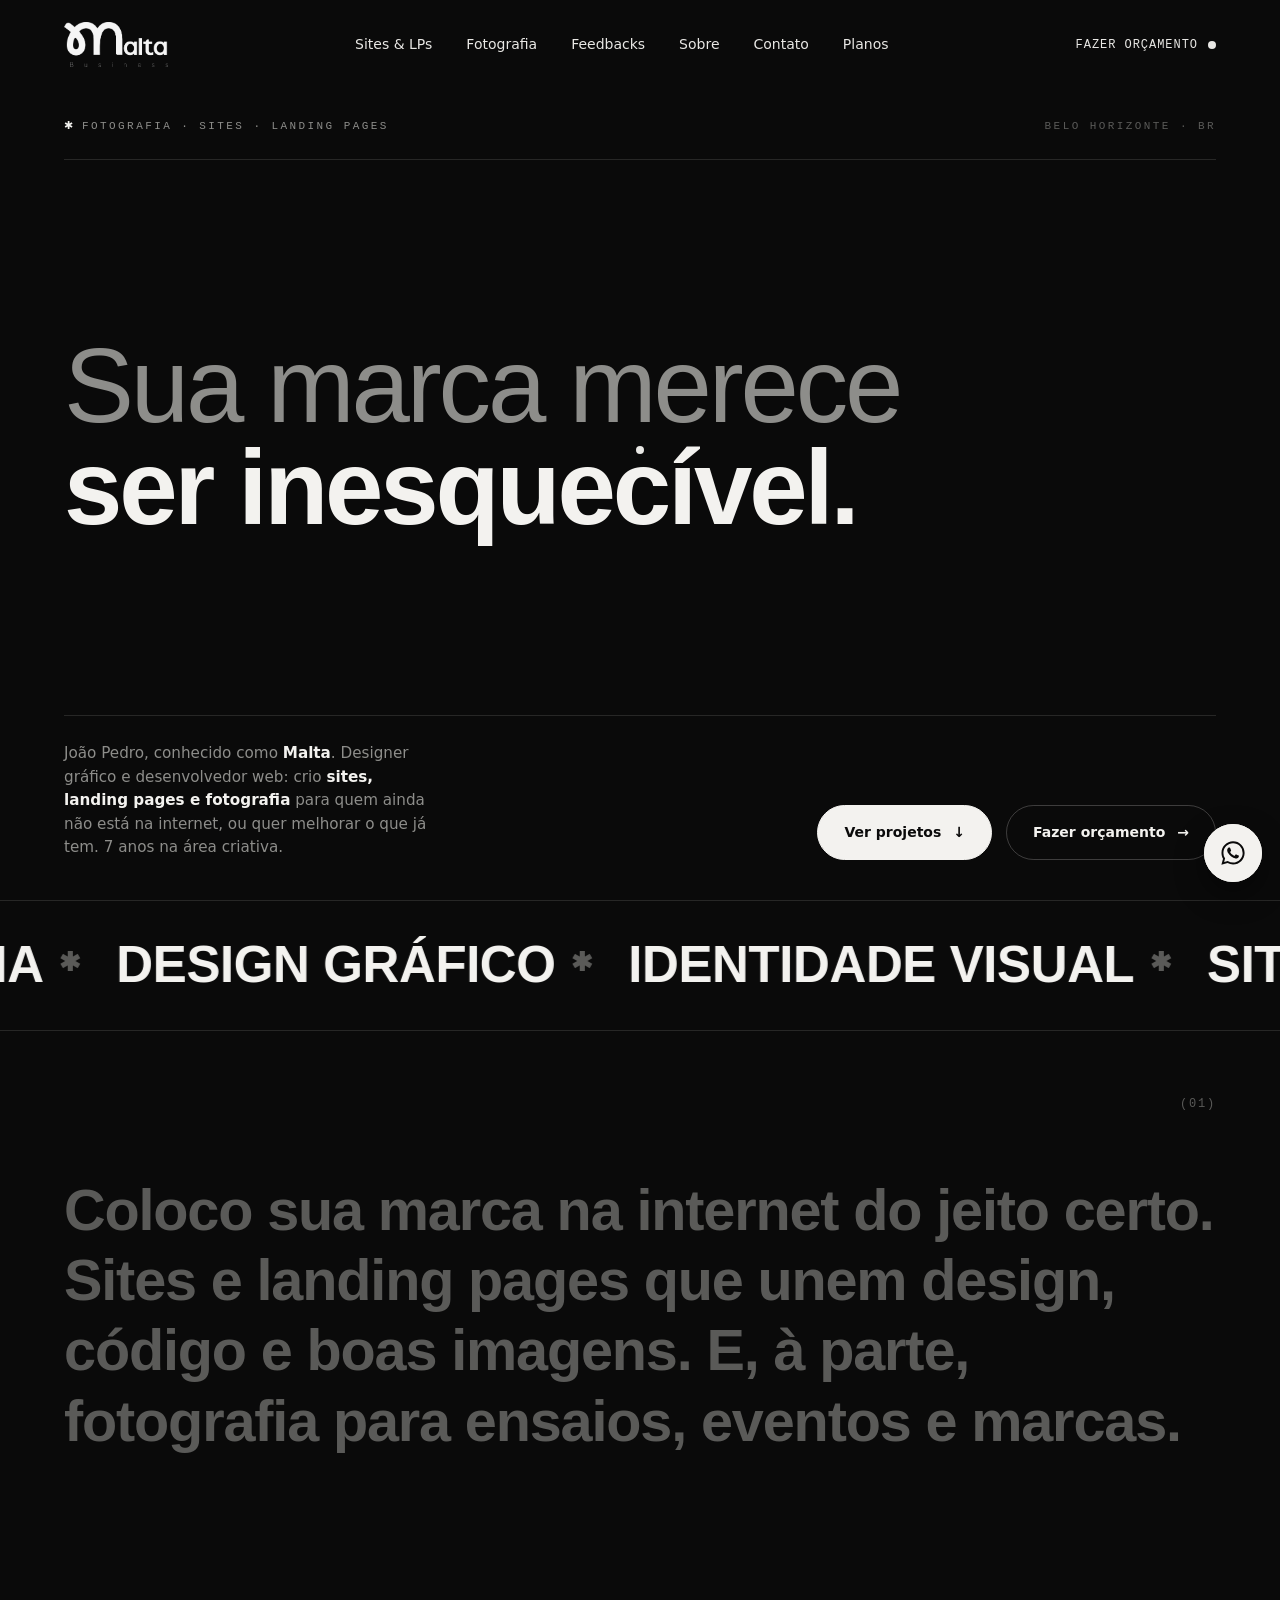
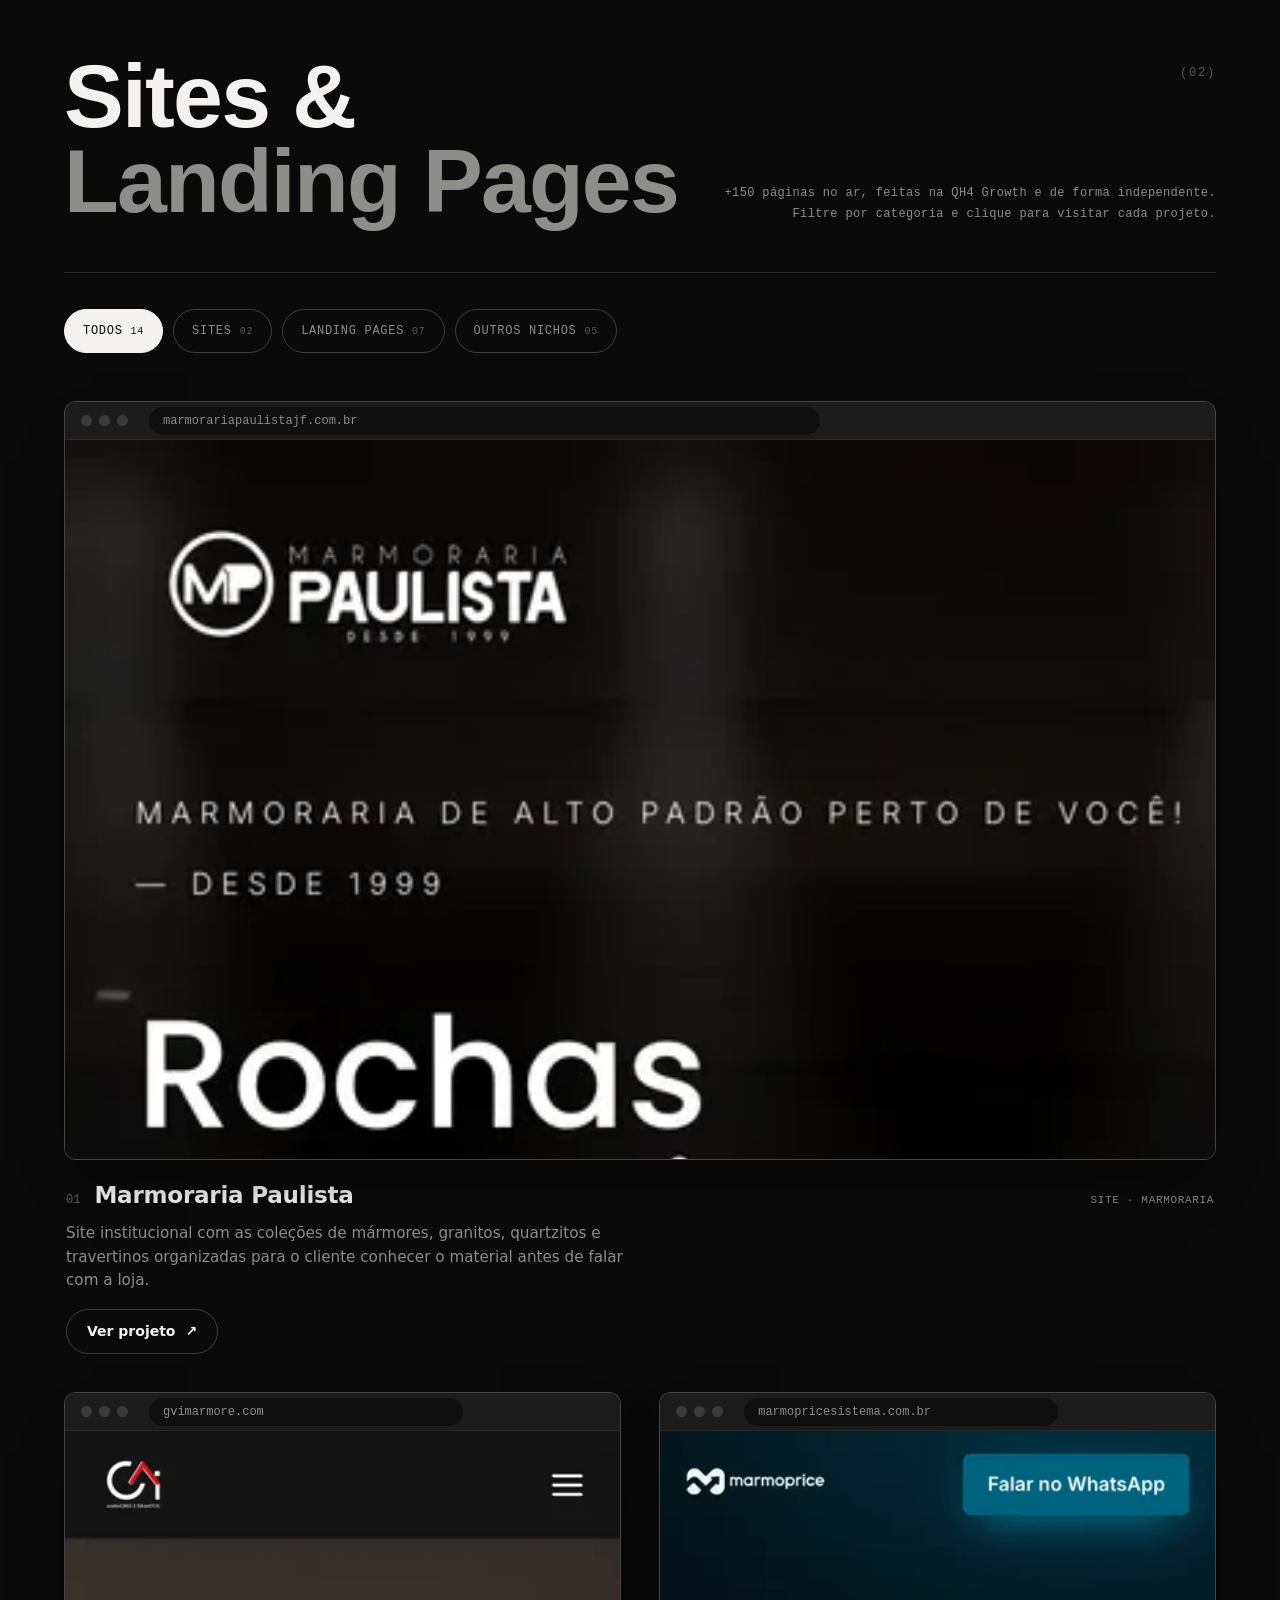
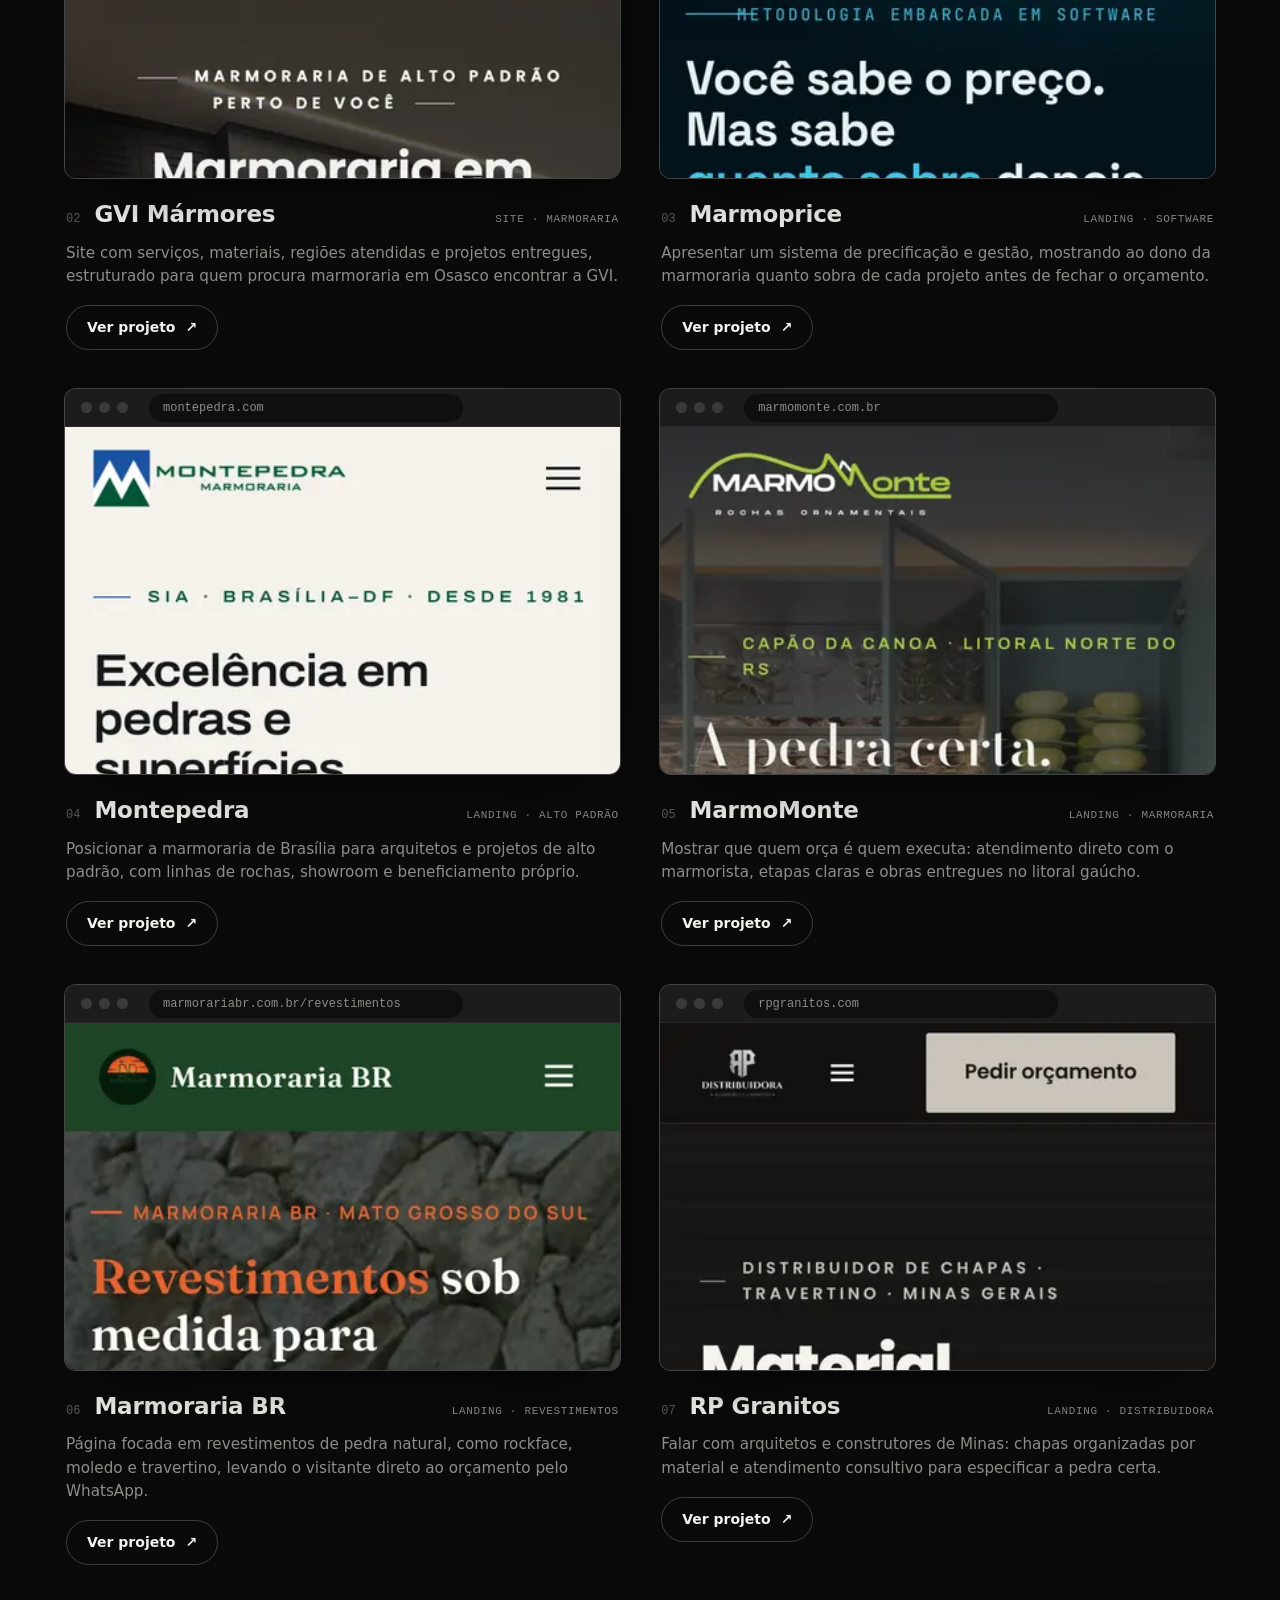
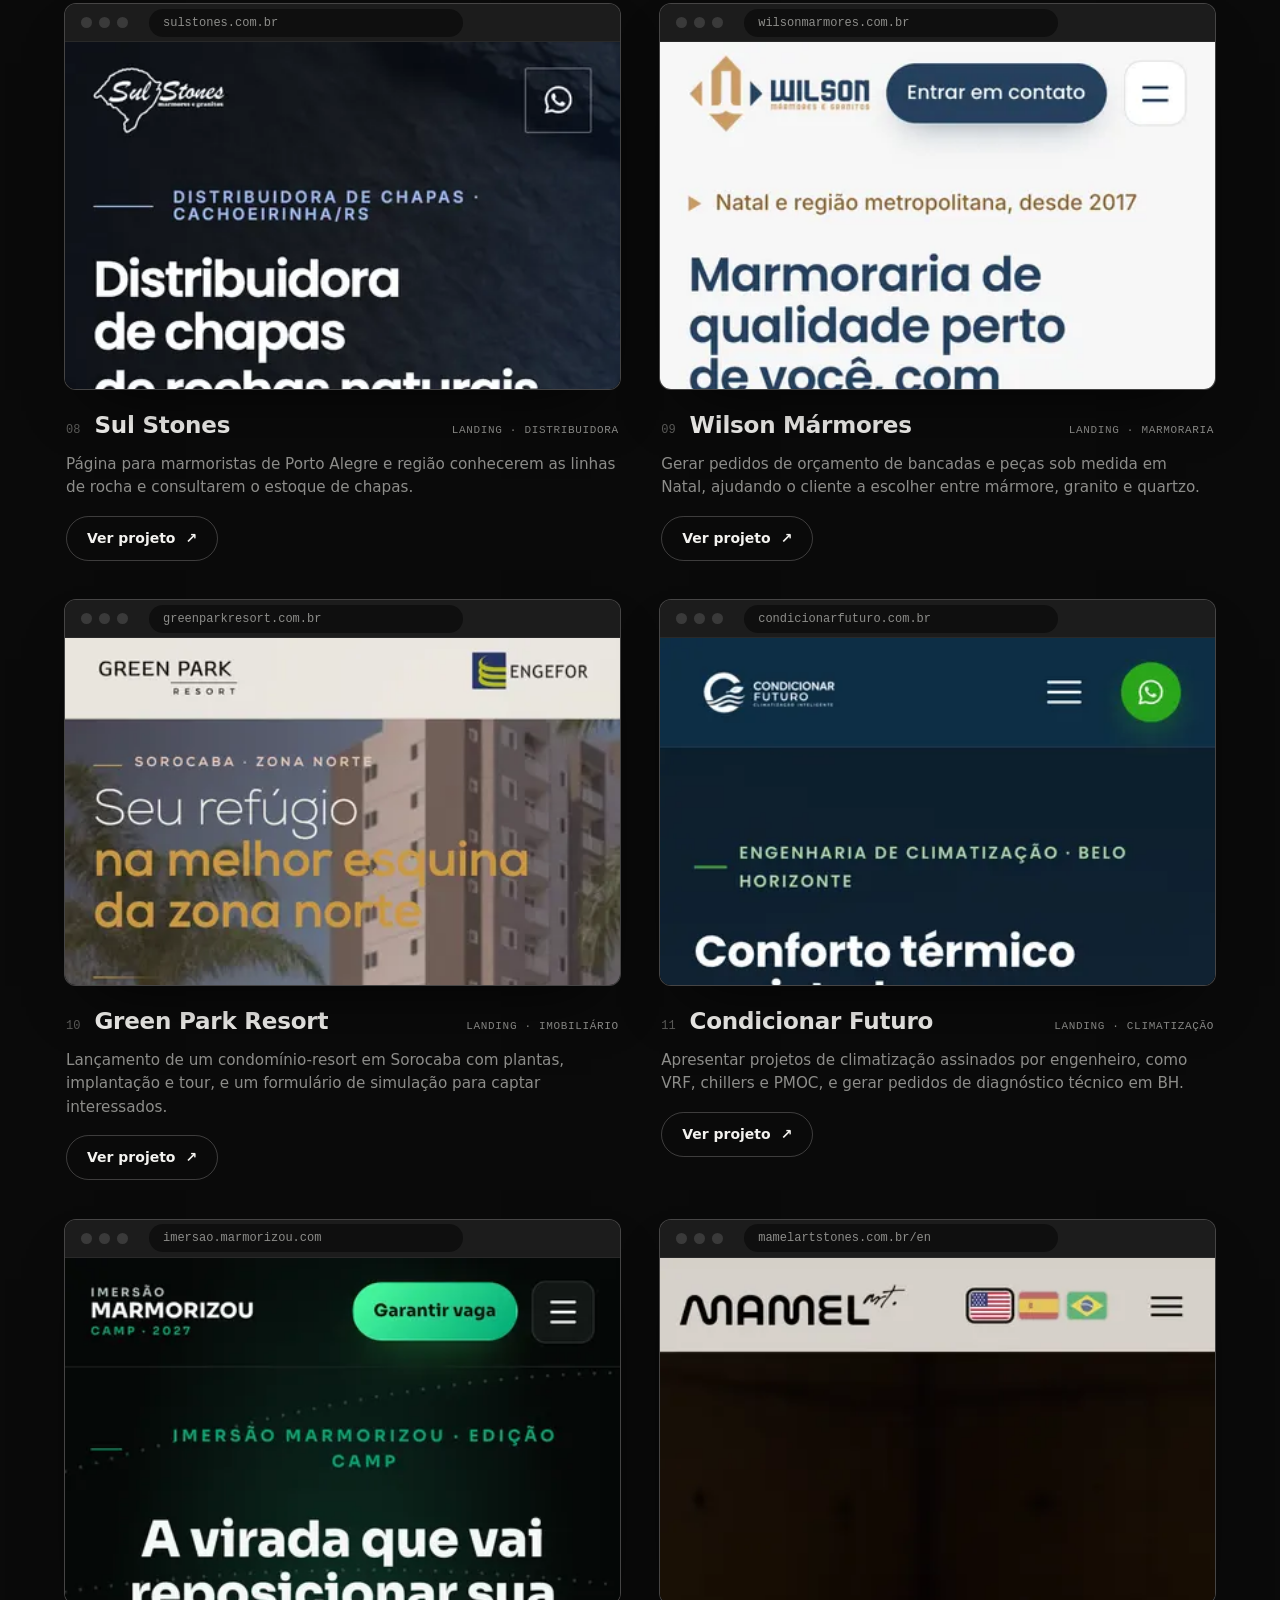
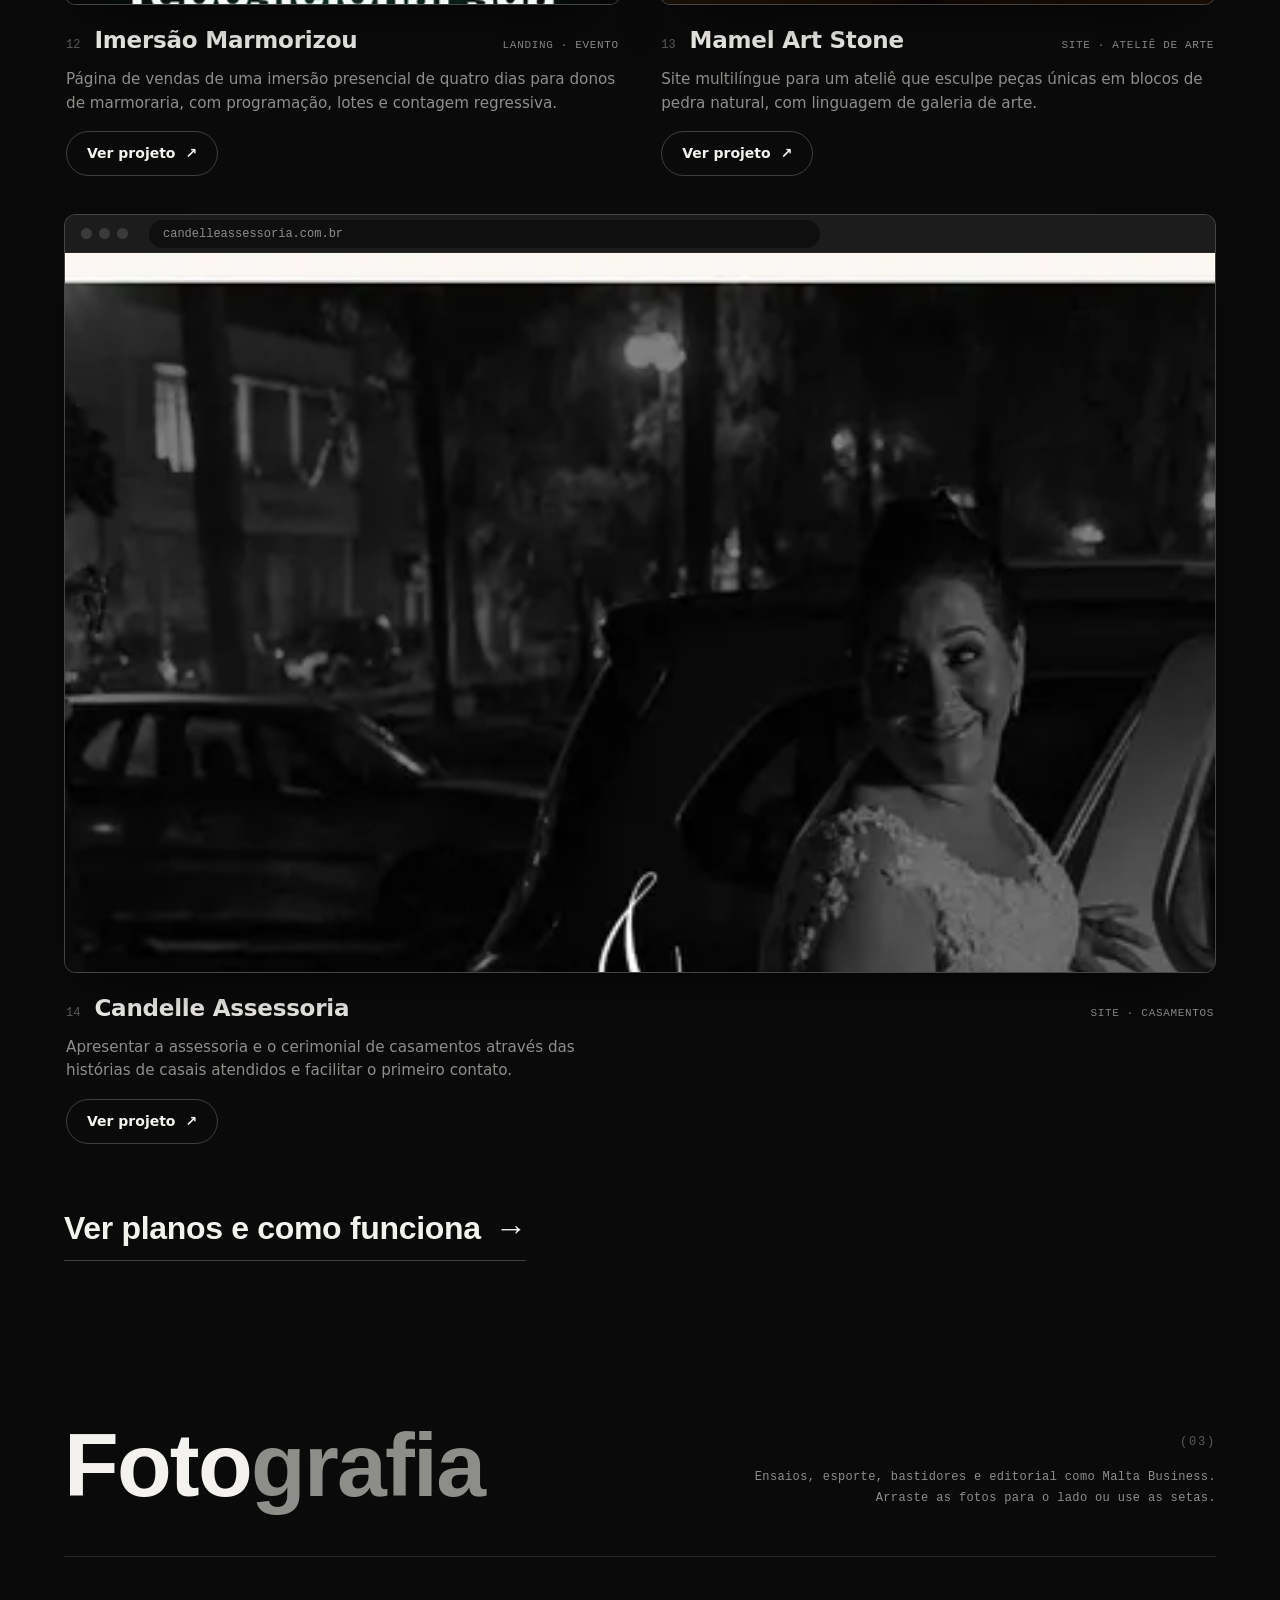
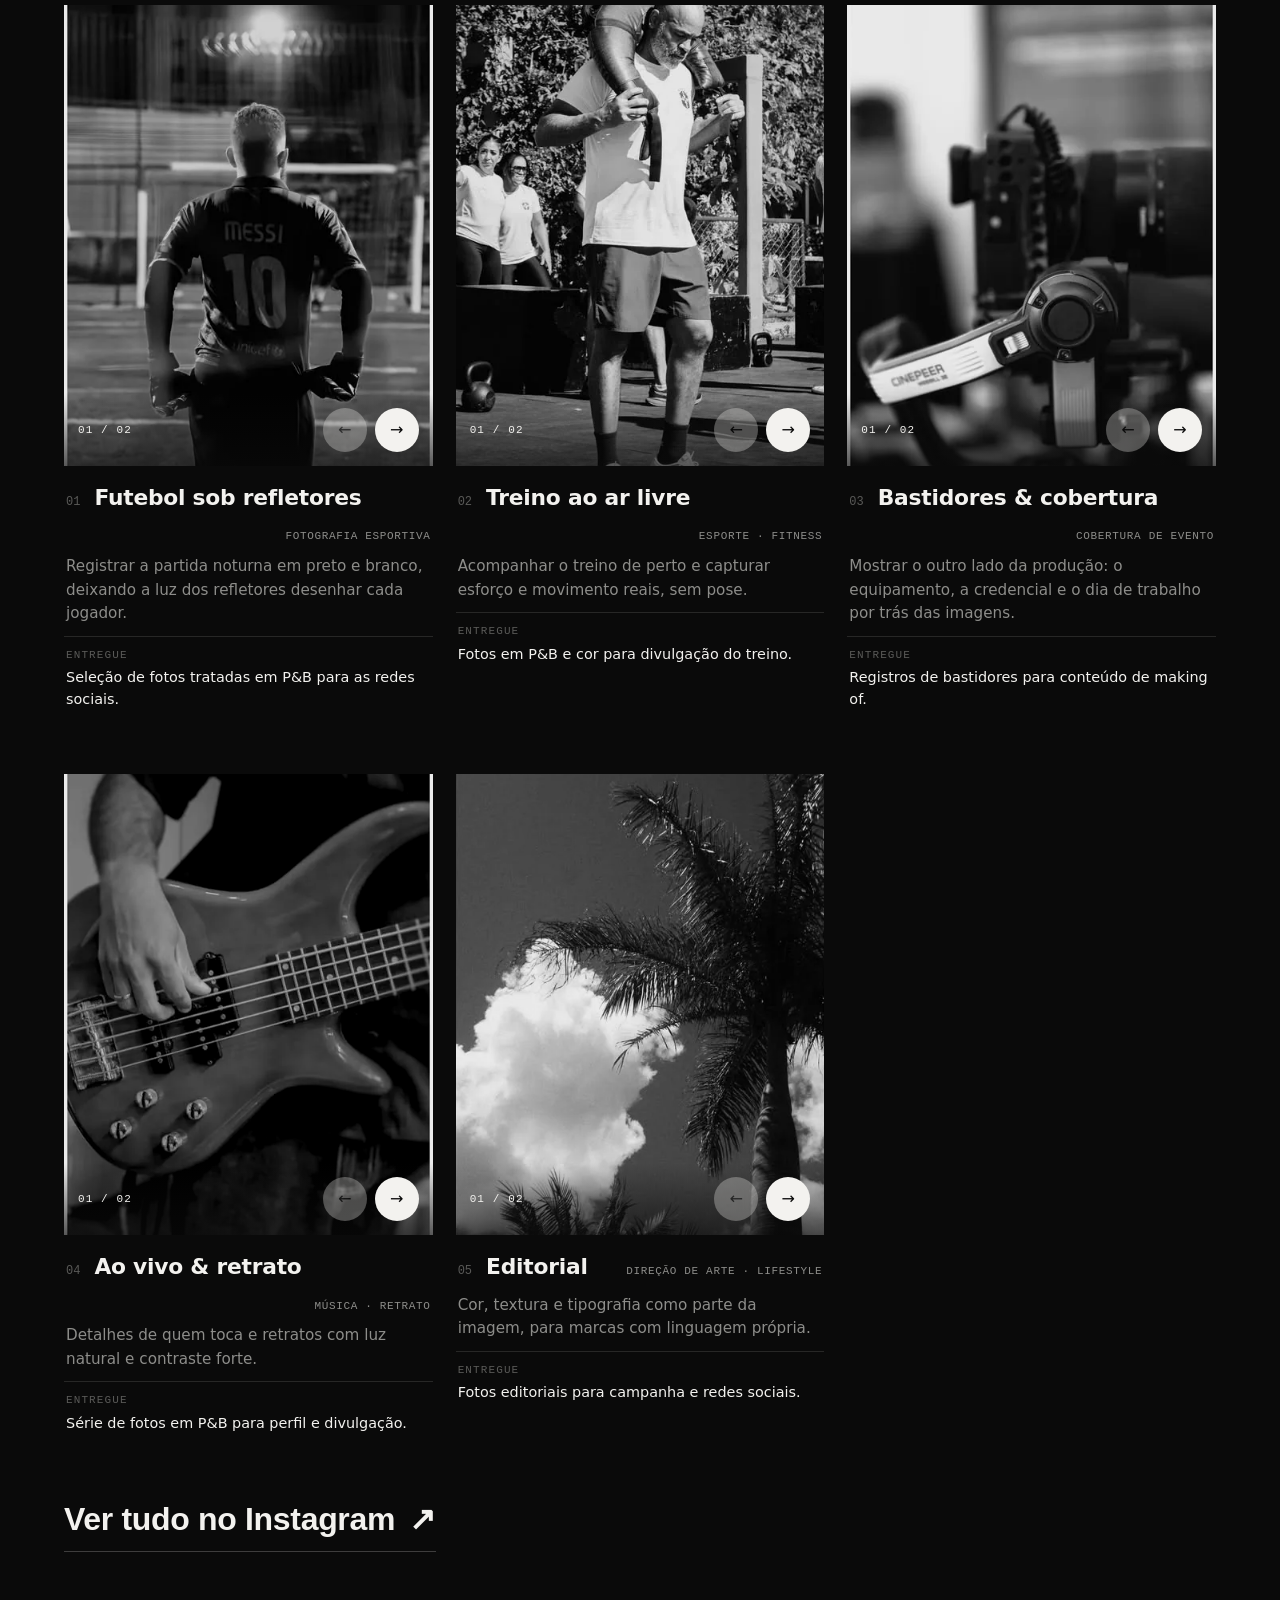
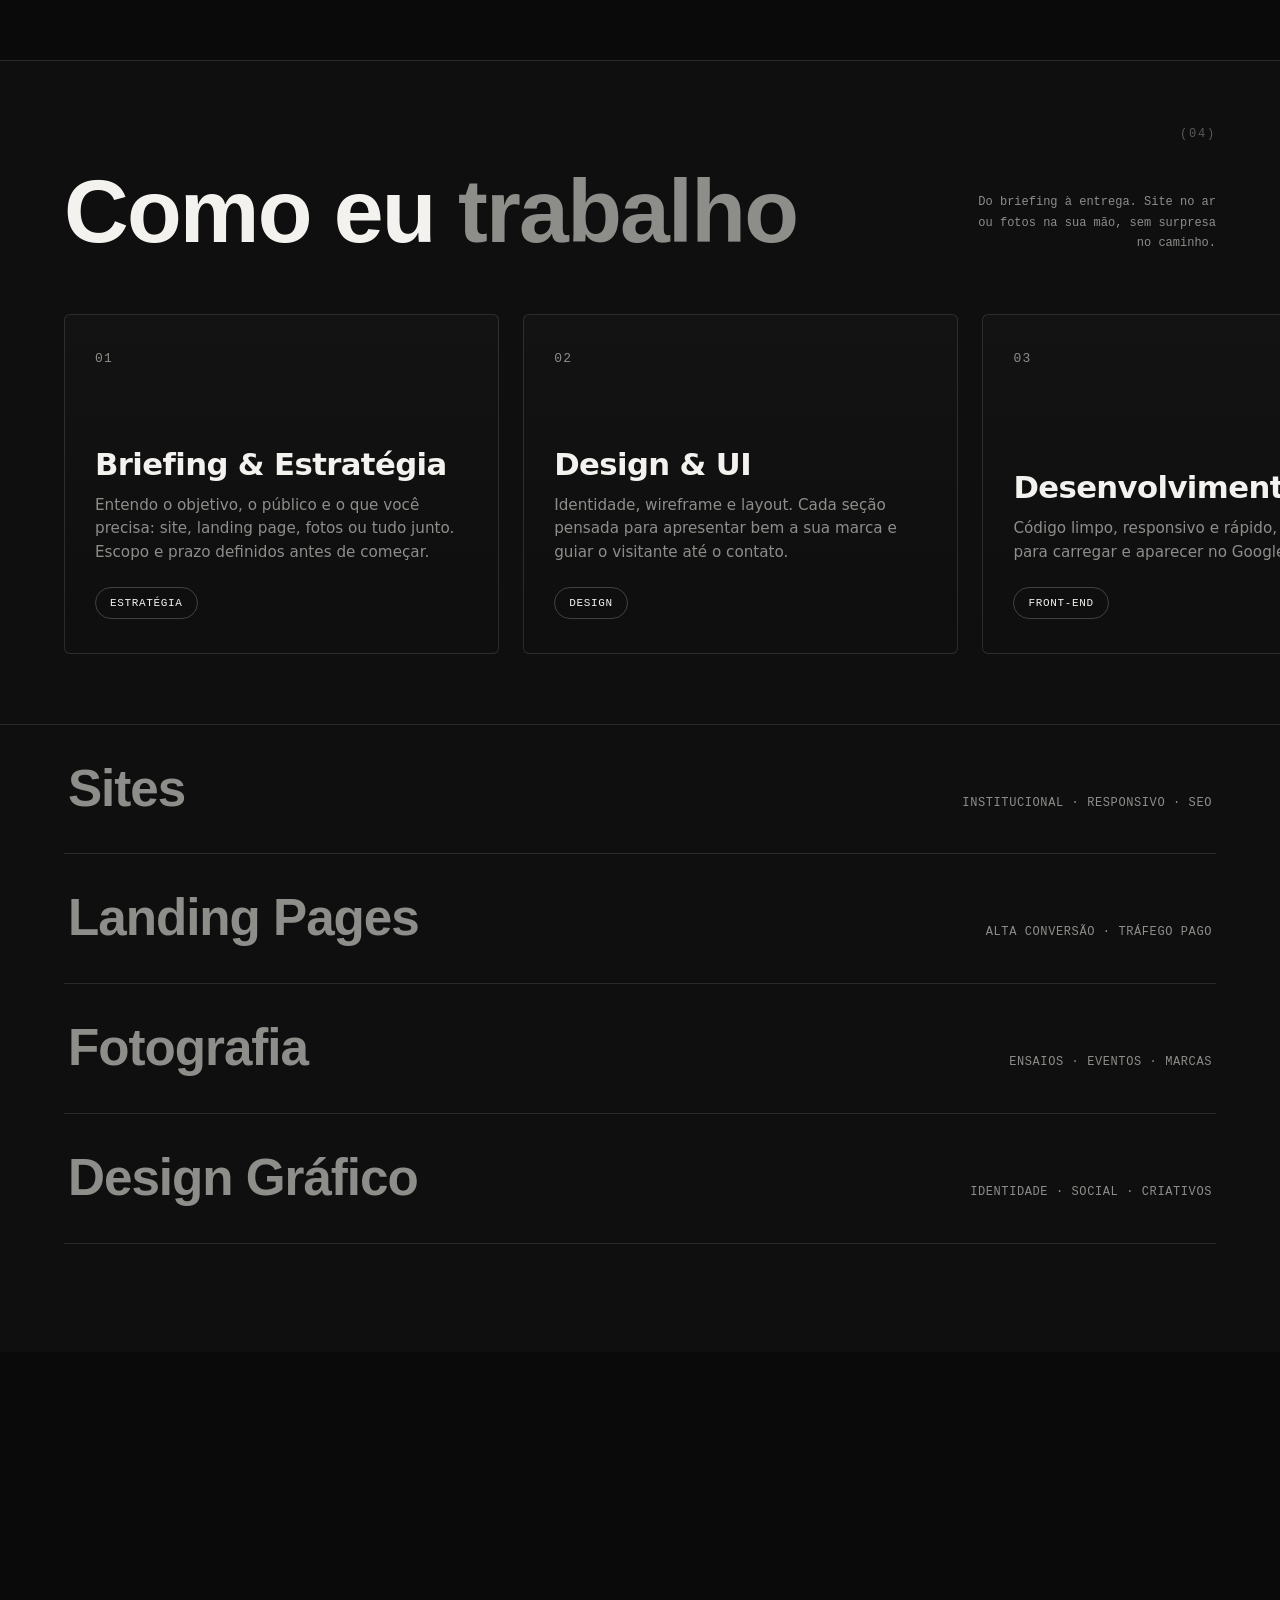
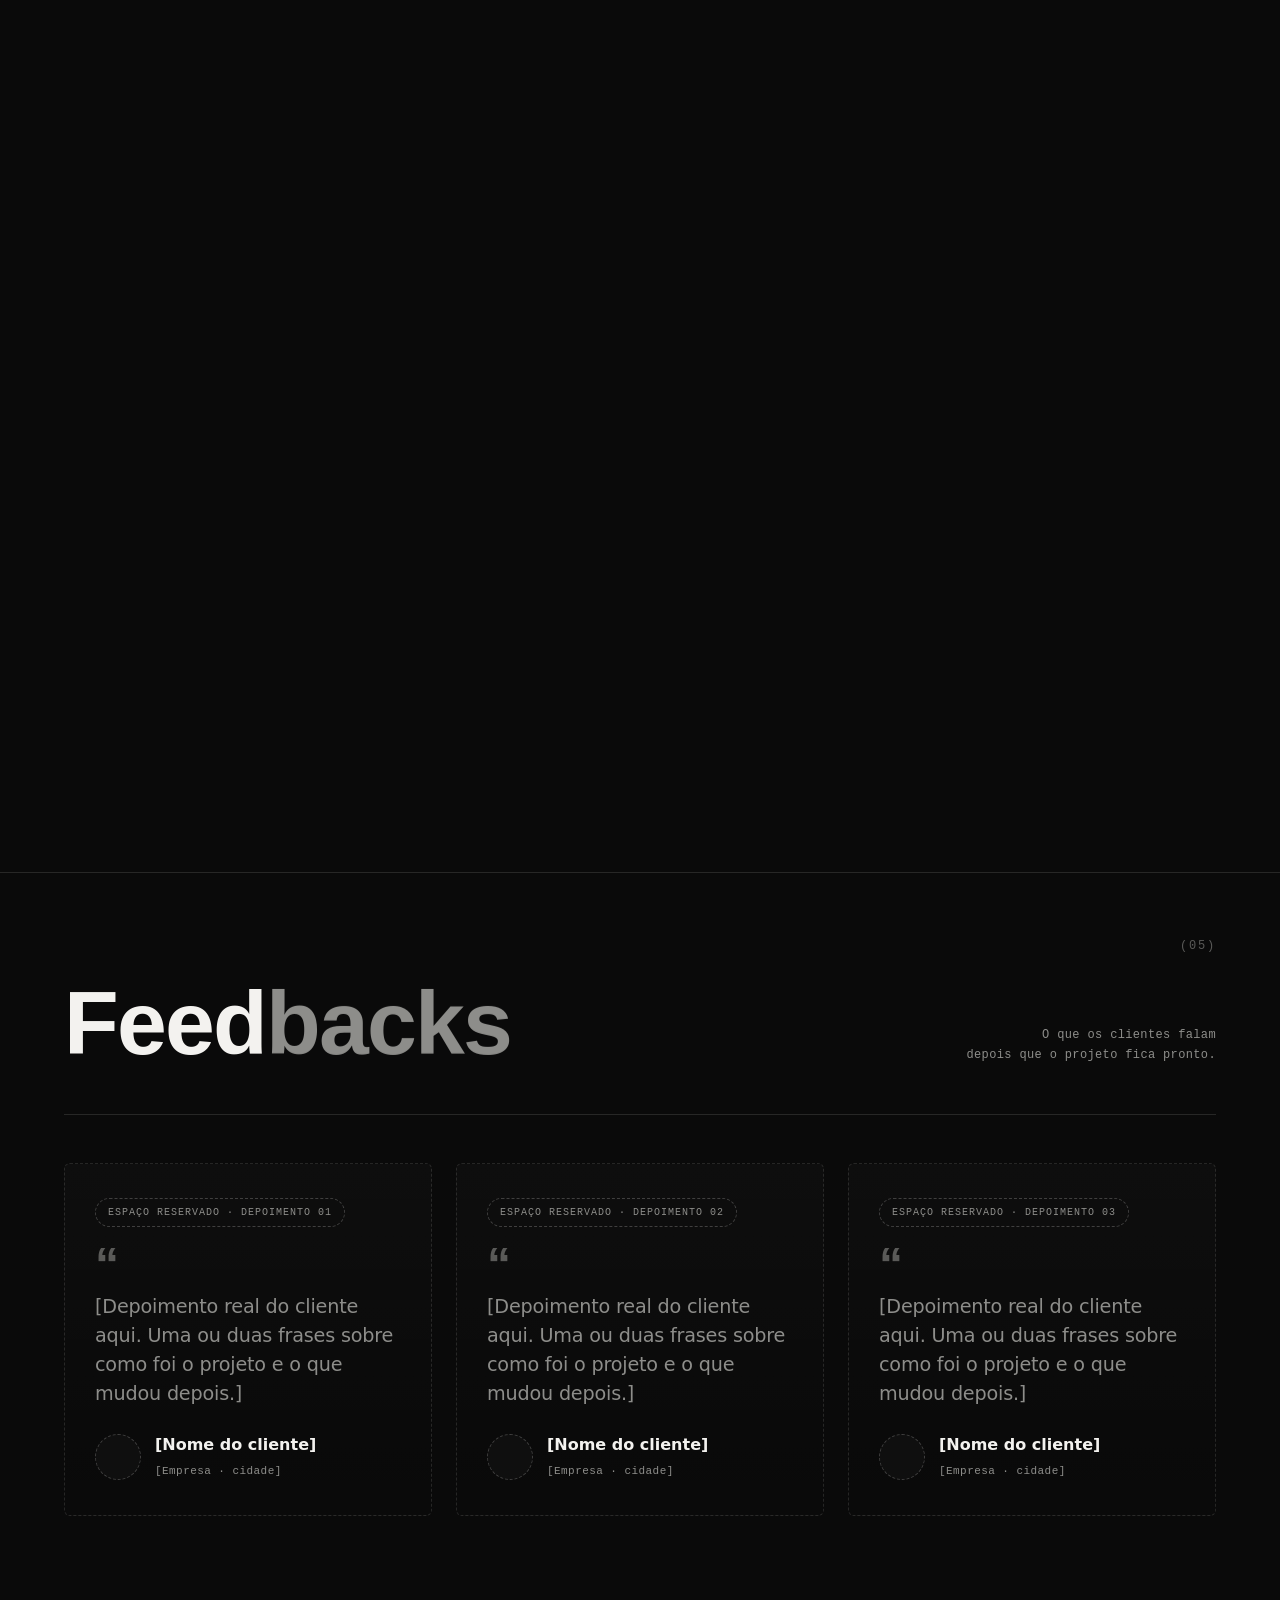
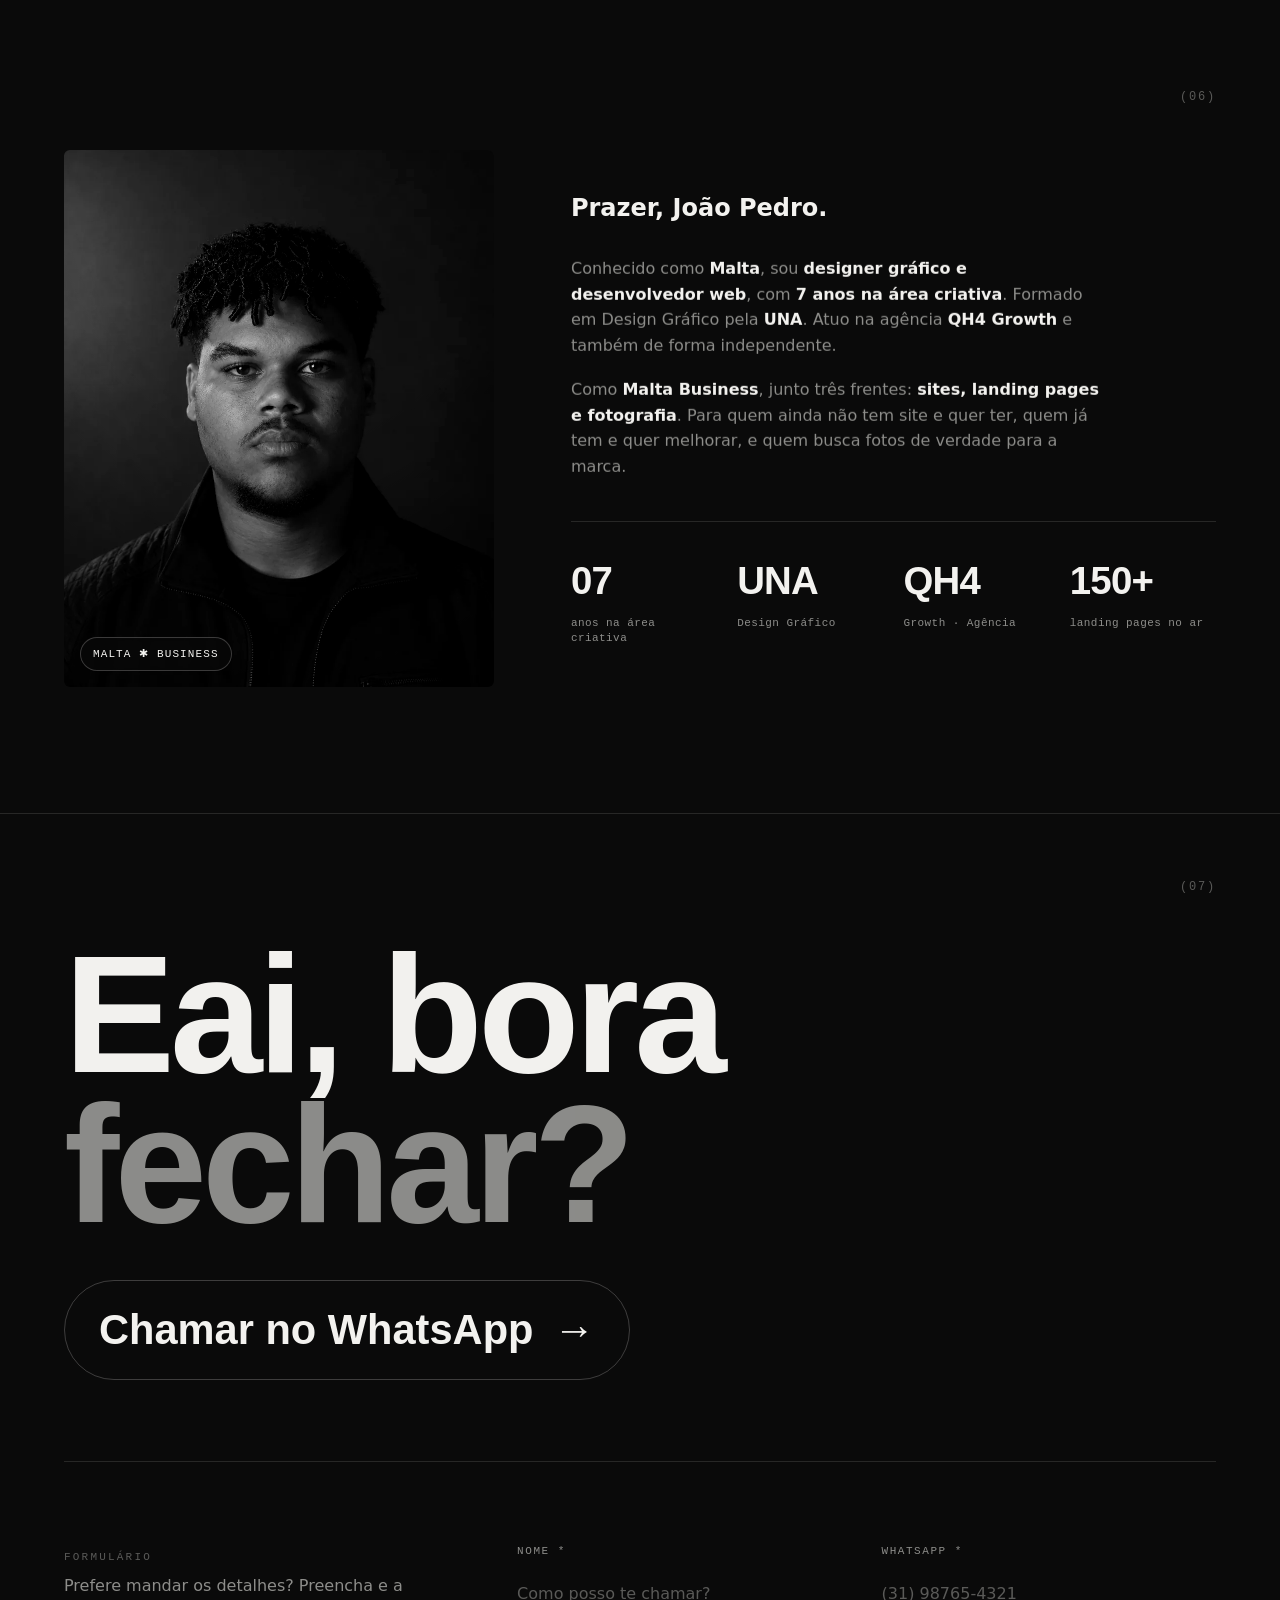
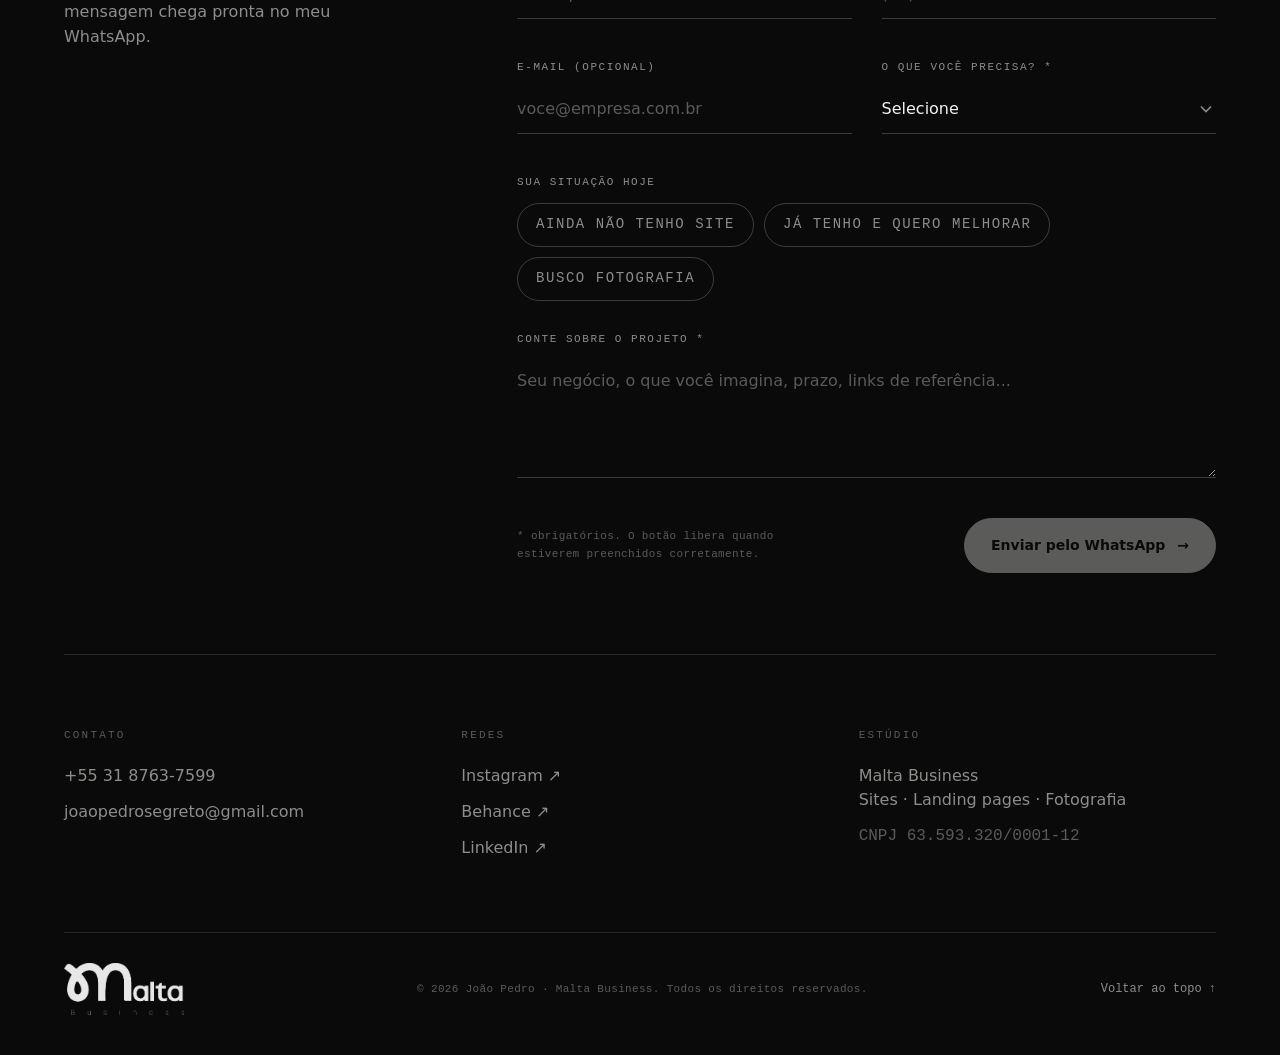
==== commit 2810c6c9: "Remove ensaio fotográfico dos serviços de site/LP Imagens de sites e LPs passam a ser tratamento das" ====
--- a/index.html
+++ b/index.html
@@ -129,14 +129,14 @@
   <p class="statement__text">
     <span class="word">Coloco</span> <span class="word">sua</span> <span class="word">marca</span>
     <span class="word">na</span> <span class="word">internet</span> <span class="word">do</span>
-    <span class="word">jeito</span> <span class="word">certo.</span> <span class="word">Sites,</span>
-    <span class="word">landing</span> <span class="word">pages</span> <span class="word">e</span>
-    <span class="word">fotografia</span> <span class="word">com</span> <span class="word">a</span>
-    <span class="word">mesma</span> <span class="word">identidade,</span> <span class="word">unindo</span>
-    <span class="word">design,</span> <span class="word">código</span> <span class="word">e</span>
-    <span class="word">imagem.</span> <span class="word">Da</span> <span class="word">primeira</span>
-    <span class="word">foto</span> <span class="word">ao</span> <span class="word">site</span>
-    <span class="word">no</span> <span class="word">ar.</span>
+    <span class="word">jeito</span> <span class="word">certo.</span> <span class="word">Sites</span>
+    <span class="word">e</span> <span class="word">landing</span> <span class="word">pages</span>
+    <span class="word">que</span> <span class="word">unem</span> <span class="word">design,</span>
+    <span class="word">código</span> <span class="word">e</span> <span class="word">boas</span>
+    <span class="word">imagens.</span> <span class="word">E,</span> <span class="word">à</span>
+    <span class="word">parte,</span> <span class="word">fotografia</span> <span class="word">para</span>
+    <span class="word">ensaios,</span> <span class="word">eventos</span> <span class="word">e</span>
+    <span class="word">marcas.</span>
   </p>
 </section>
 
@@ -455,14 +455,14 @@
       </article>
       <article class="step">
         <span class="step__num">03</span>
-        <h3>Desenvolvimento &amp; Ensaio</h3>
-        <p>Código limpo, responsivo e rápido, otimizado para carregar e aparecer no Google. Quando o projeto pede, a sessão de fotos acontece aqui.</p>
-        <span class="step__tag">Código · Foto</span>
+        <h3>Desenvolvimento</h3>
+        <p>Código limpo, responsivo e rápido, otimizado para carregar e aparecer no Google.</p>
+        <span class="step__tag">Front-end</span>
       </article>
       <article class="step">
         <span class="step__num">04</span>
         <h3>Conteúdo</h3>
-        <p>Textos e imagens organizados para cada página. Fotos próprias da sua marca deixam tudo mais autêntico.</p>
+        <p>Textos e imagens organizados para cada página: tratamento das fotos que você já tem, imagens de banco ou criadas sob medida.</p>
         <span class="step__tag">Copy · Imagens</span>
       </article>
       <article class="step">
@@ -592,7 +592,6 @@
             <option value="Site">Site</option>
             <option value="Landing page">Landing page</option>
             <option value="Fotografia">Fotografia</option>
-            <option value="Site ou LP + fotografia">Site ou LP + fotografia</option>
             <option value="Outro">Outro / ainda não sei</option>
           </select>
           <small class="cfield__err" id="e-servico"></small>
--- a/css/style.css
+++ b/css/style.css
@@ -799,3 +799,39 @@
 
 /* logo com width/height no HTML (evita CLS) mantendo a proporção */
 .nav__logo img,.loader__logo,.footer__logo{height:auto}
+
+/* ============================================================
+   PLANOS · 4 colunas, promoção, card sob medida, grupo LP / Sites
+   ============================================================ */
+.plans__label{
+  display:flex;align-items:baseline;gap:12px;margin:0 0 30px;padding-bottom:16px;border-bottom:1px solid var(--line);
+  font-family:'Archivo',sans-serif;font-weight:800;font-size:clamp(1.4rem,2.6vw,2rem);letter-spacing:-.02em;
+}
+.plans__label span{font-family:'JetBrains Mono',monospace;font-weight:400;font-size:12px;color:var(--grey-2);letter-spacing:.1em}
+.plans__label em{font-style:normal;font-family:'JetBrains Mono',monospace;font-weight:400;font-size:11px;
+  letter-spacing:.08em;text-transform:uppercase;color:var(--grey)}
+.plans + .plans__label{margin-top:90px}
+.plans--4{grid-template-columns:repeat(4,1fr);gap:16px}
+.plans--4 .plan{padding:30px 24px}
+
+.plan__promo{display:flex;align-items:center;flex-wrap:wrap;gap:8px 10px;margin-bottom:10px}
+.plan__off{
+  font-family:'JetBrains Mono',monospace;font-size:10px;letter-spacing:.1em;text-transform:uppercase;font-weight:700;
+  color:var(--bg);background:var(--white);padding:5px 10px;border-radius:100px;
+}
+.plan__promo s{font-family:'JetBrains Mono',monospace;font-size:12px;color:var(--grey);text-decoration-thickness:1px}
+
+.plan--custom{border-style:dashed;background:transparent}
+.plan--custom:hover{border-color:var(--white)}
+.plan__price--text{font-size:clamp(1.8rem,2.6vw,2.3rem);line-height:1.05;margin-top:30px}
+.plan--custom .plan__list li::before{
+  -webkit-mask:url("data:image/svg+xml,%3Csvg xmlns='http://www.w3.org/2000/svg' viewBox='0 0 24 24'%3E%3Cpath fill='black' d='M11 5h2v14h-2zM5 11h14v2H5z'/%3E%3C/svg%3E") center/12px no-repeat;
+  mask:url("data:image/svg+xml,%3Csvg xmlns='http://www.w3.org/2000/svg' viewBox='0 0 24 24'%3E%3Cpath fill='black' d='M11 5h2v14h-2zM5 11h14v2H5z'/%3E%3C/svg%3E") center/12px no-repeat;
+}
+
+@media (max-width:1200px){.plans--4{grid-template-columns:repeat(2,1fr);gap:22px}}
+@media (max-width:900px){
+  .plans--4{grid-template-columns:1fr;max-width:460px;margin:0 auto;gap:26px}
+  .plans__label{max-width:460px;margin-left:auto;margin-right:auto}
+  .plans + .plans__label{margin-top:70px}
+}
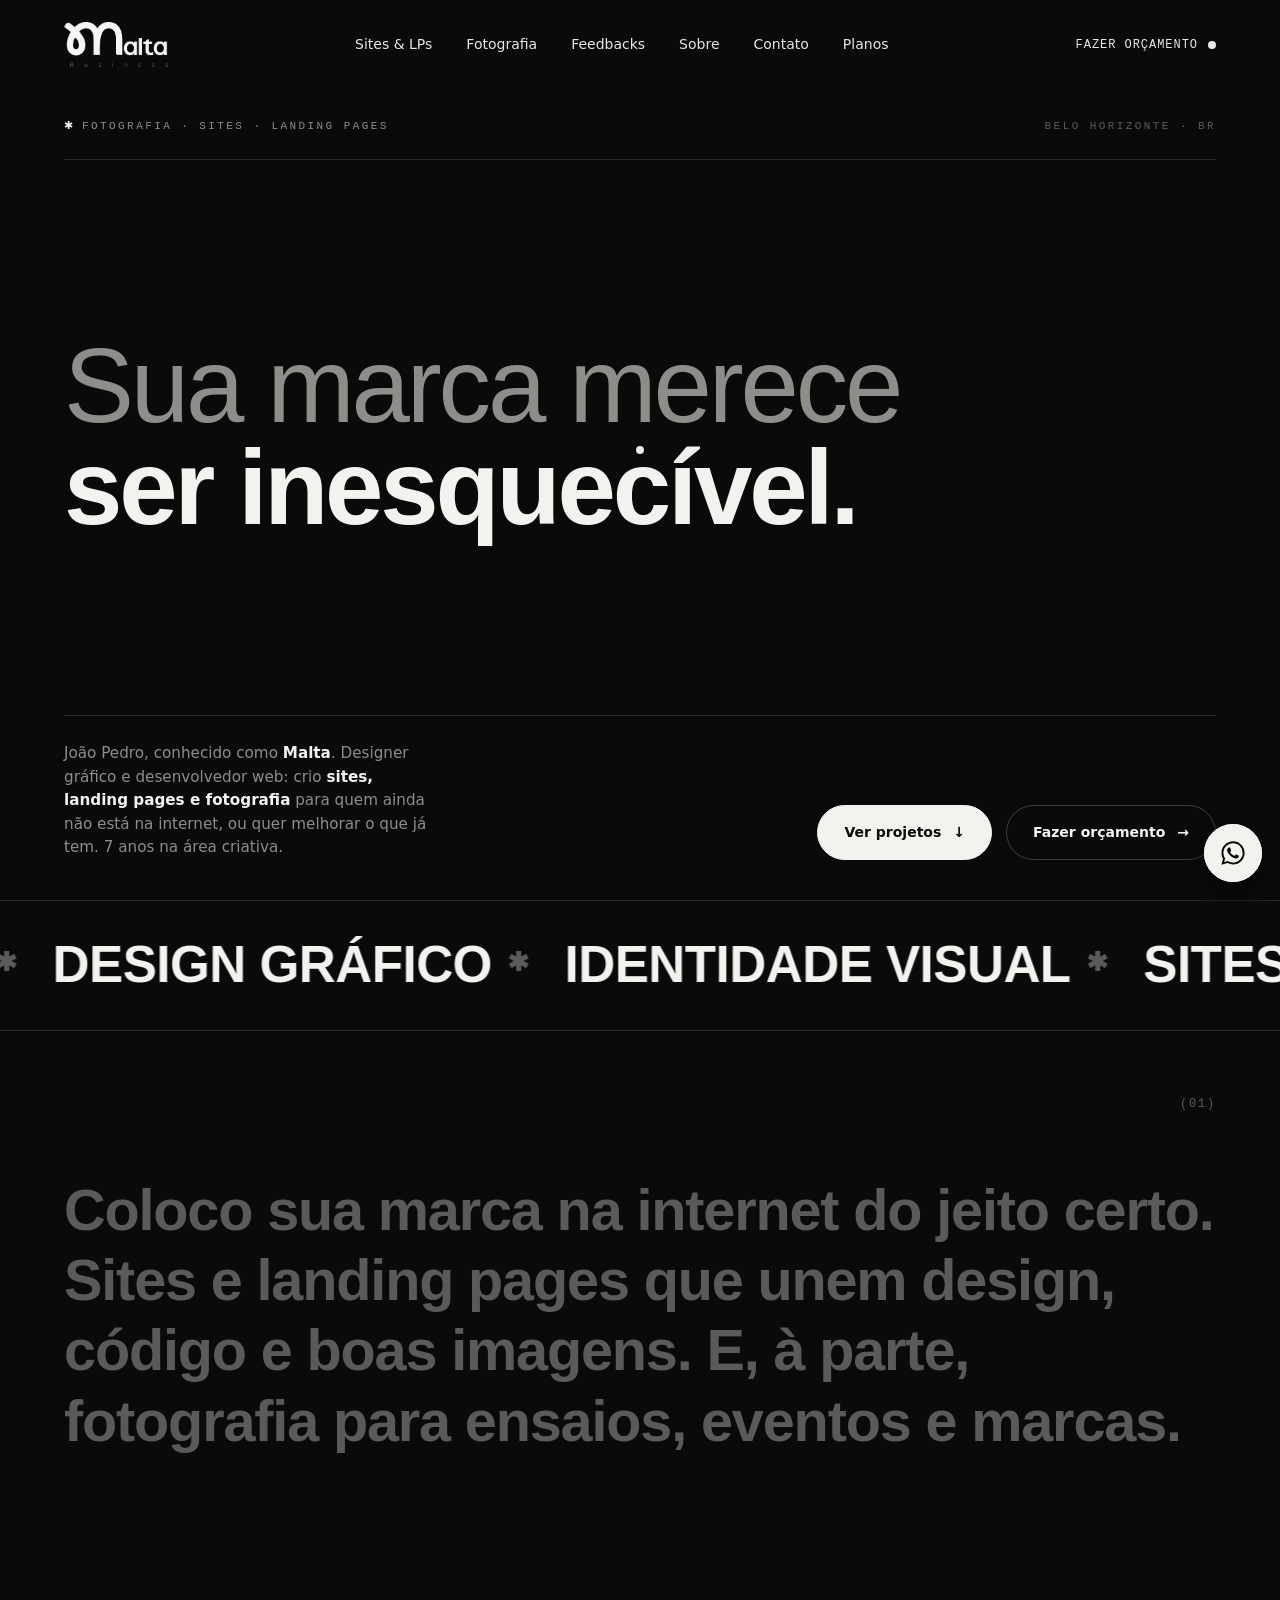
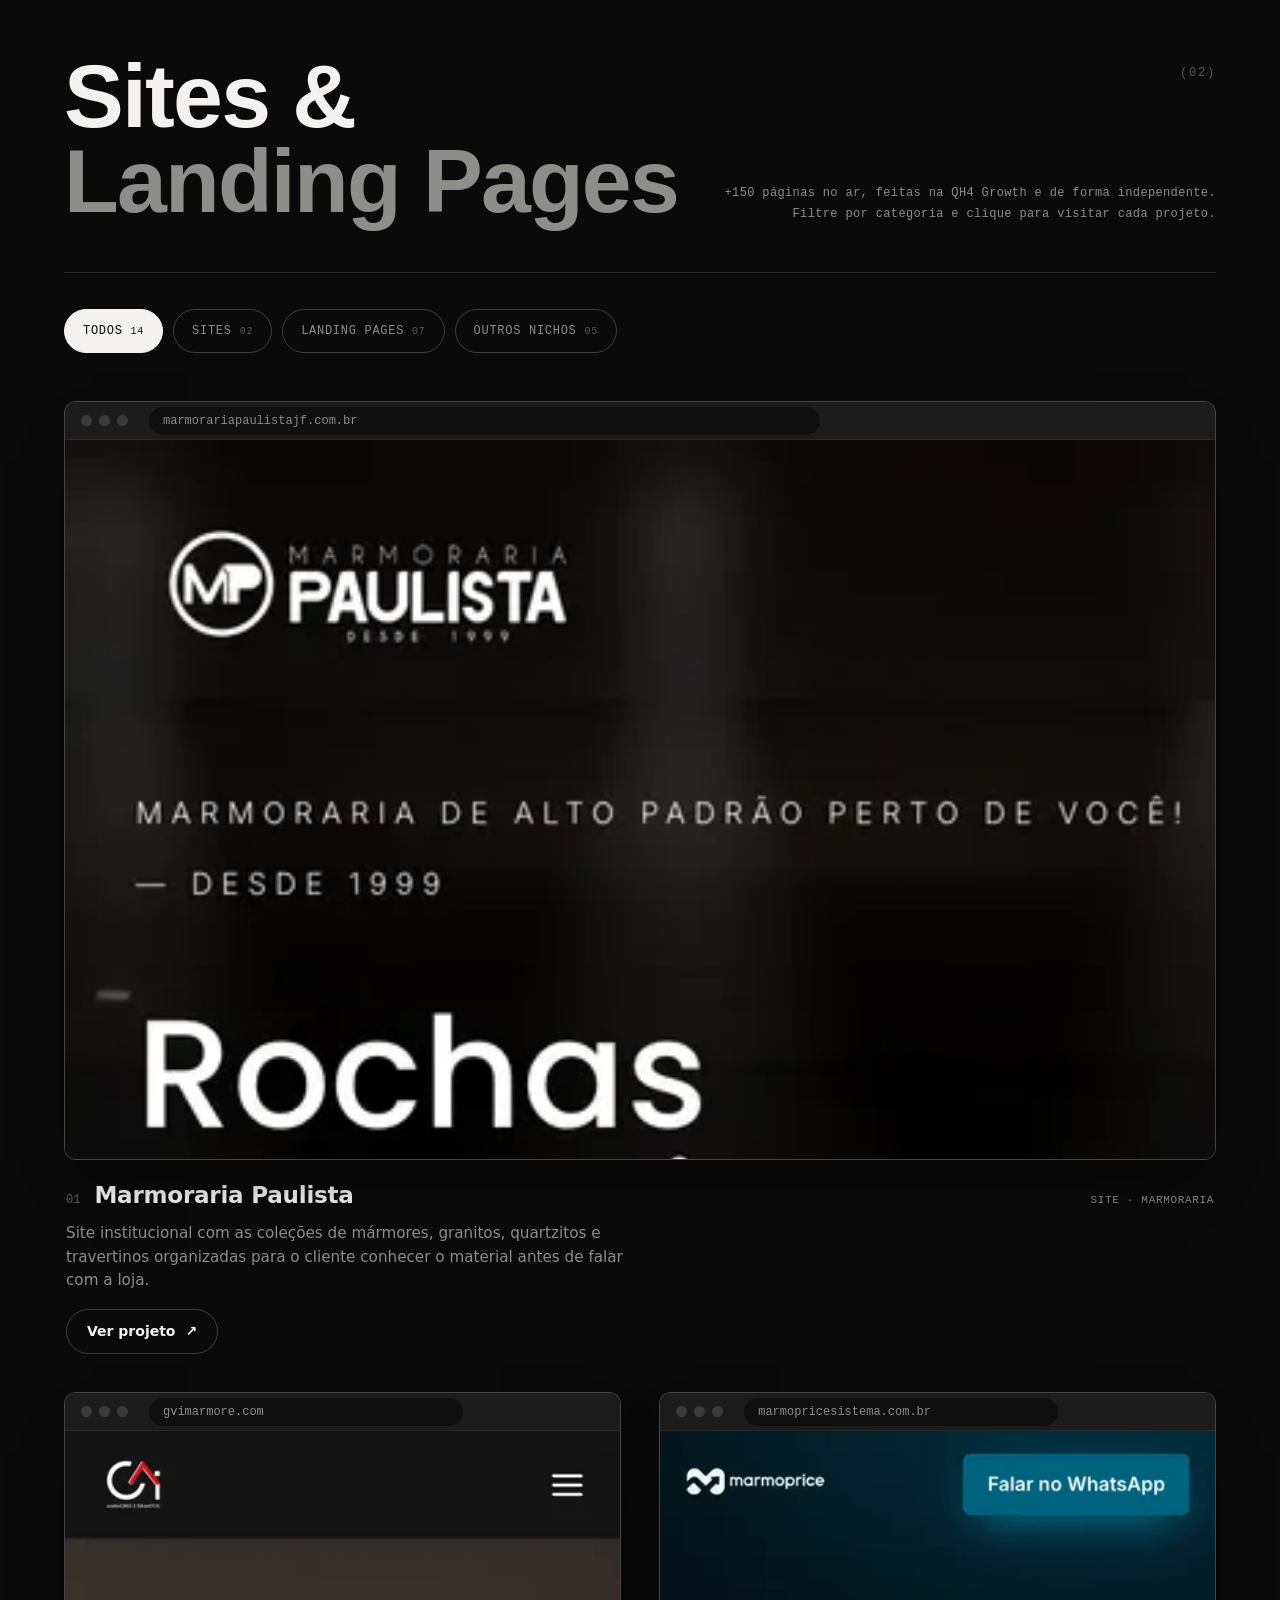
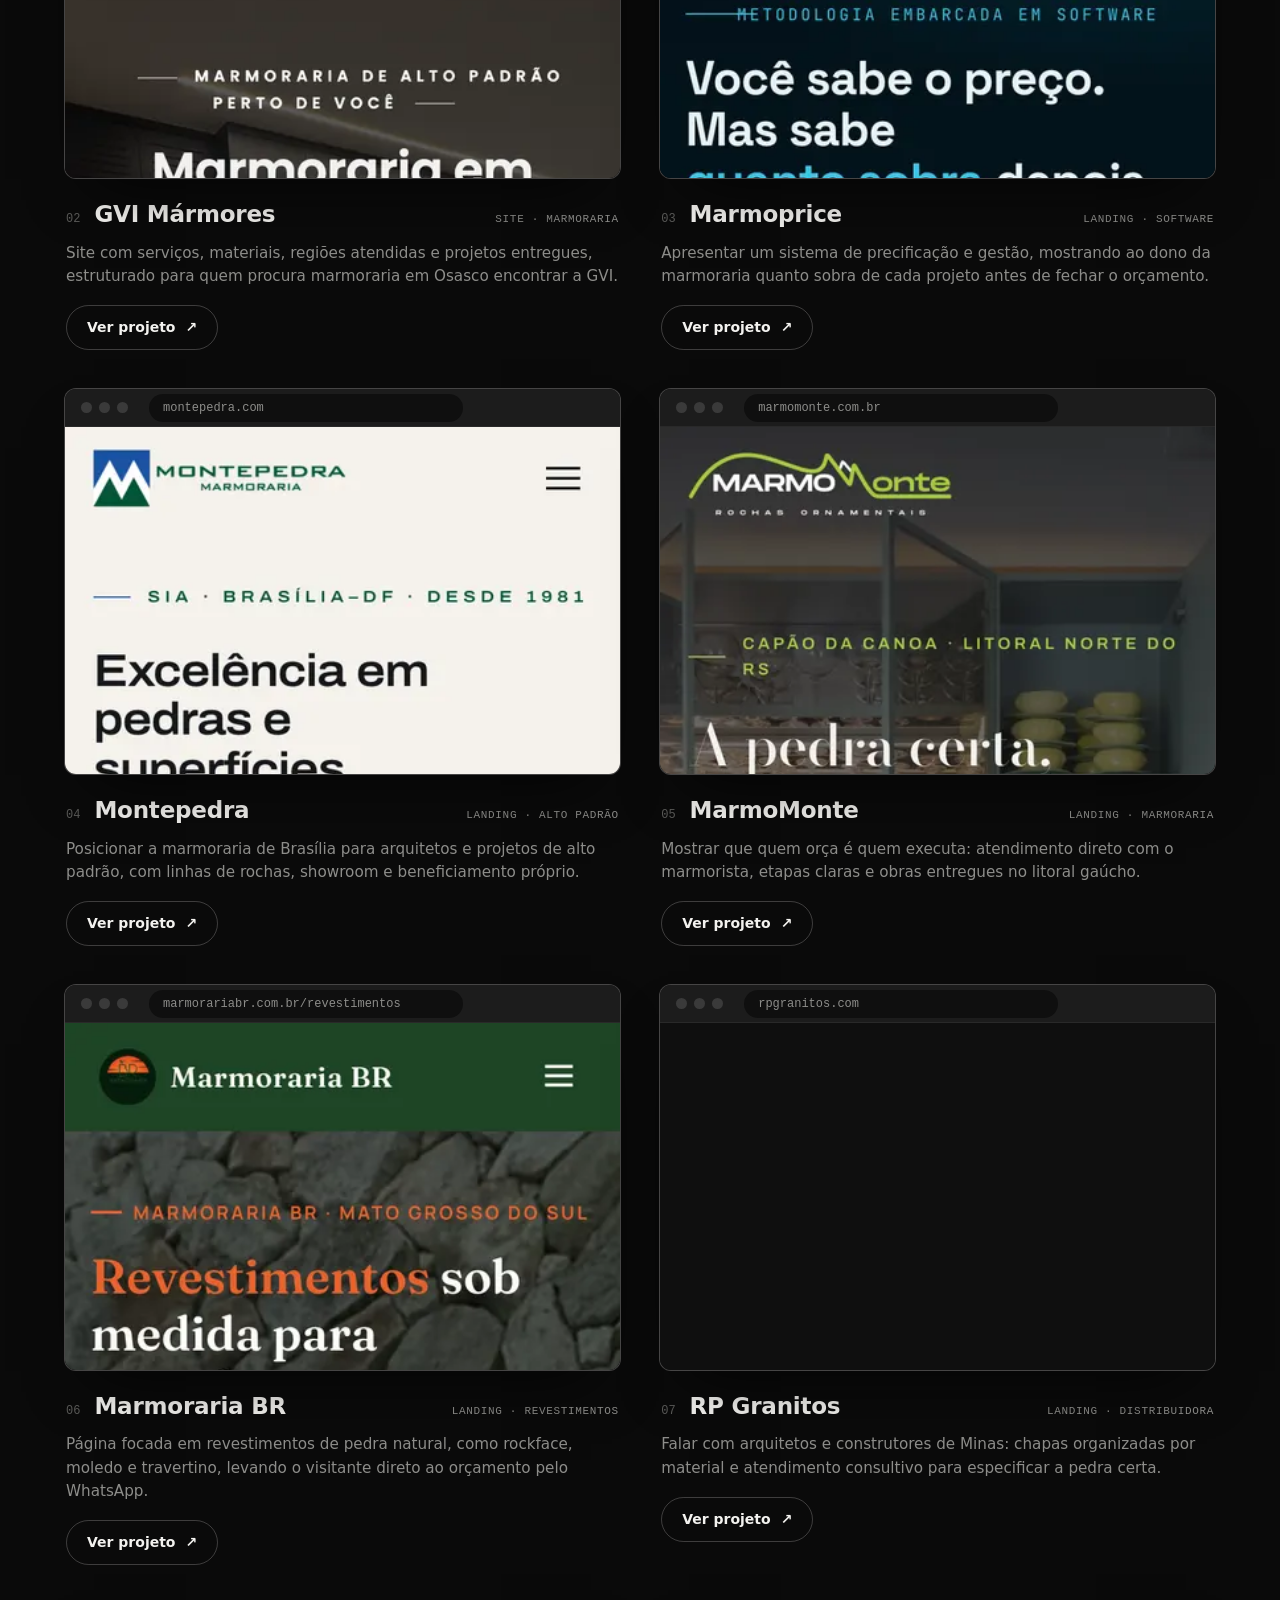
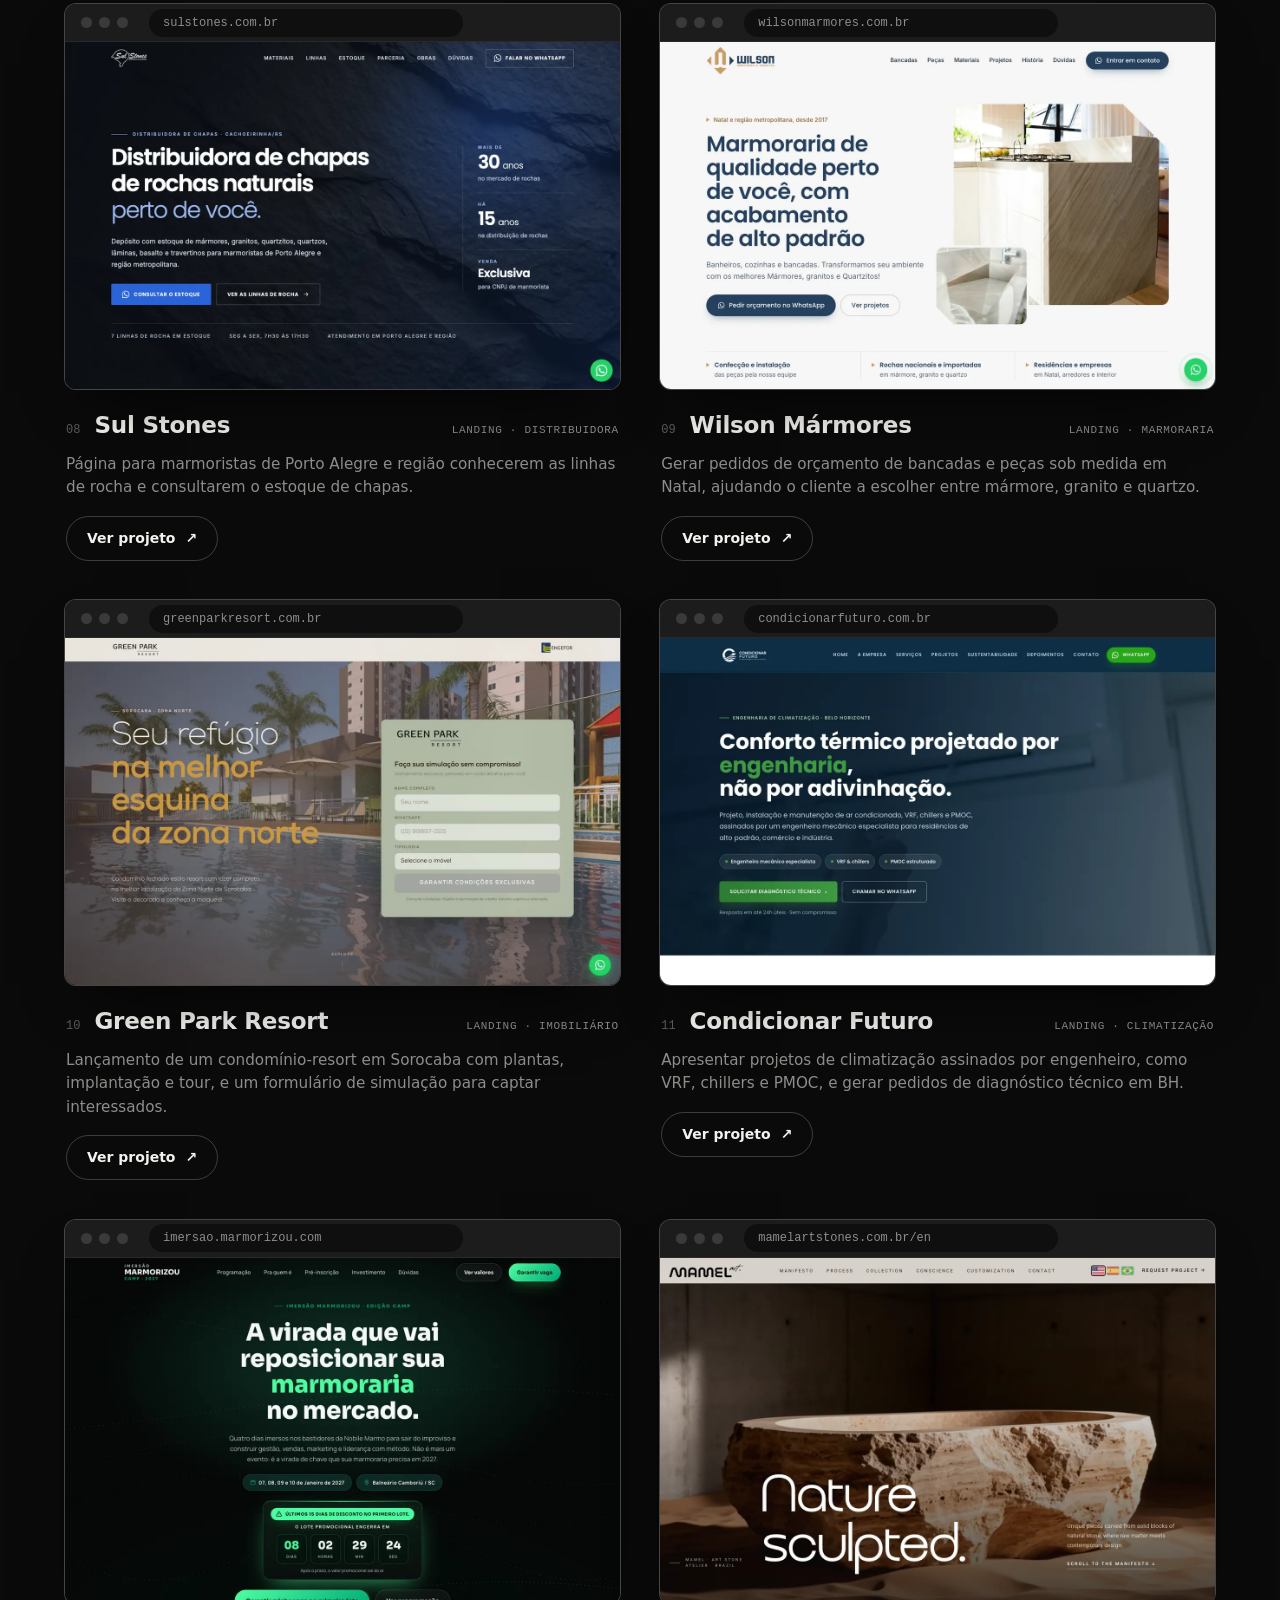
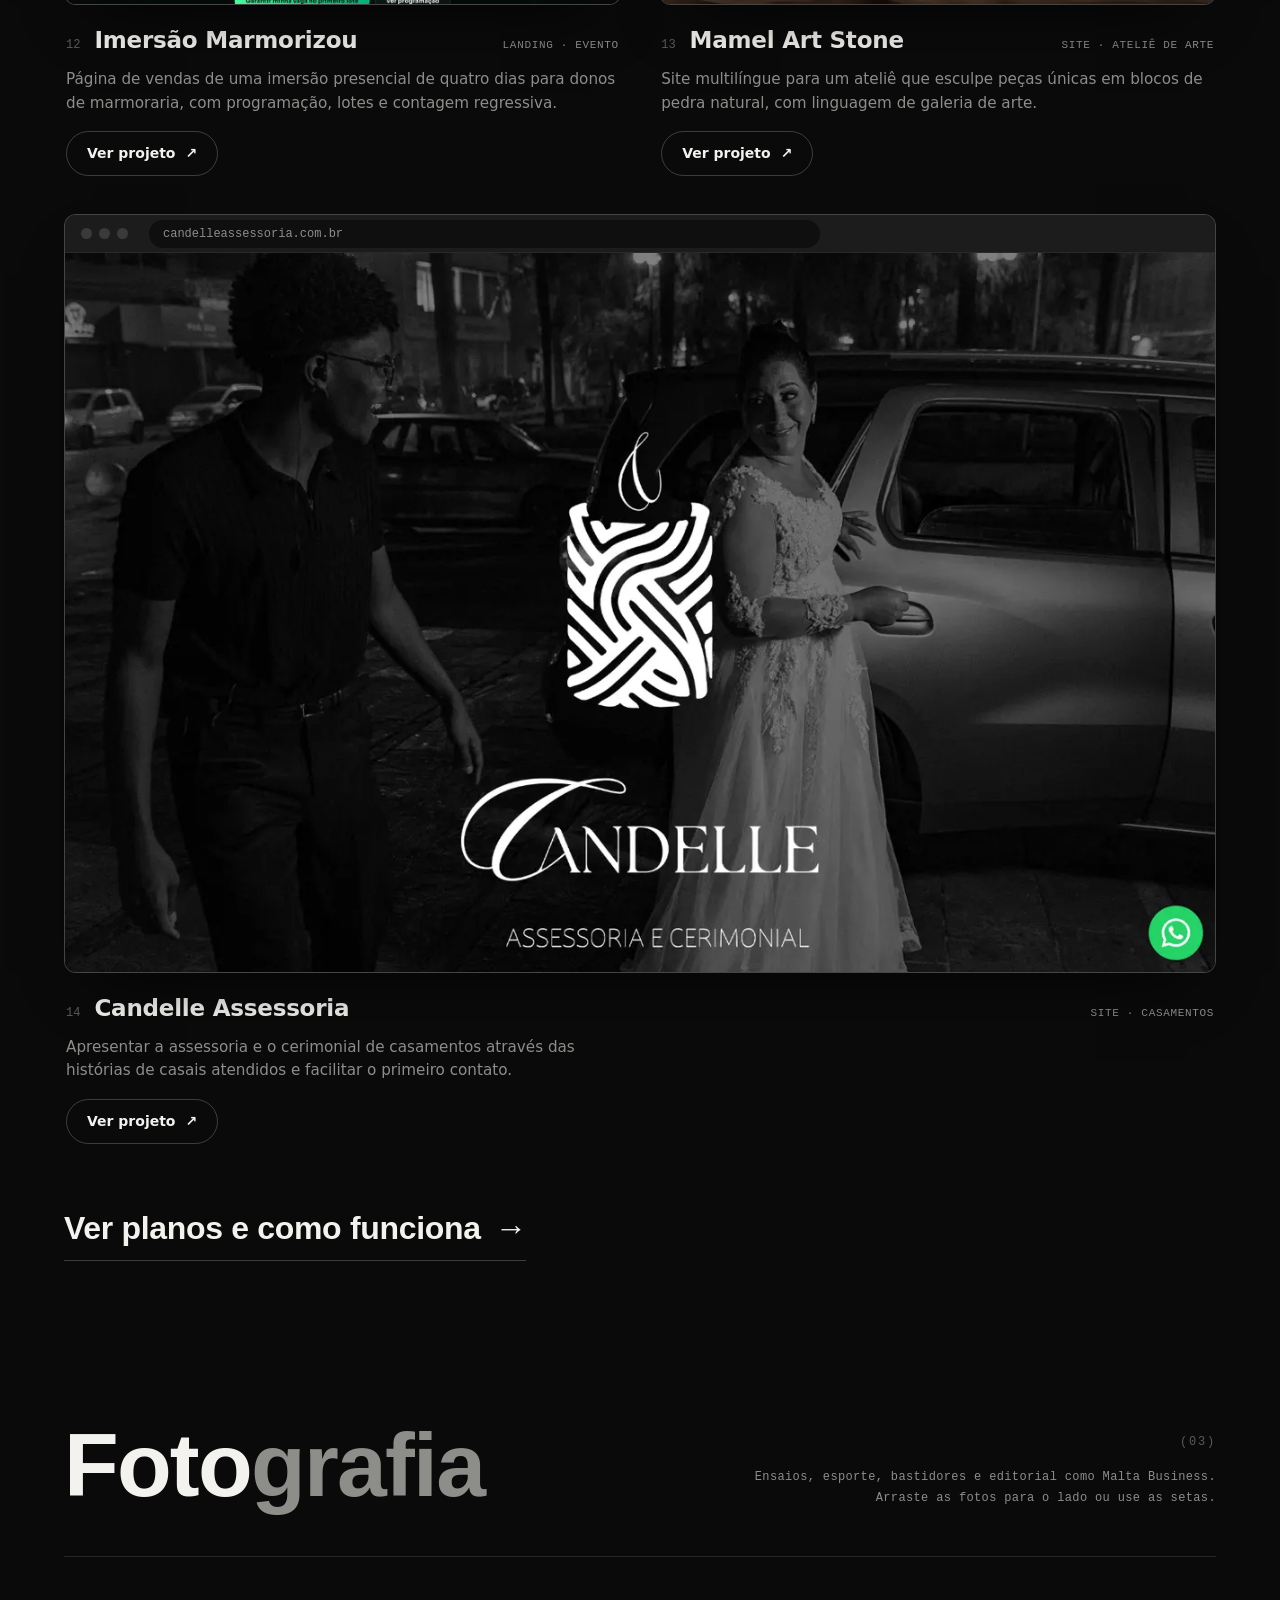
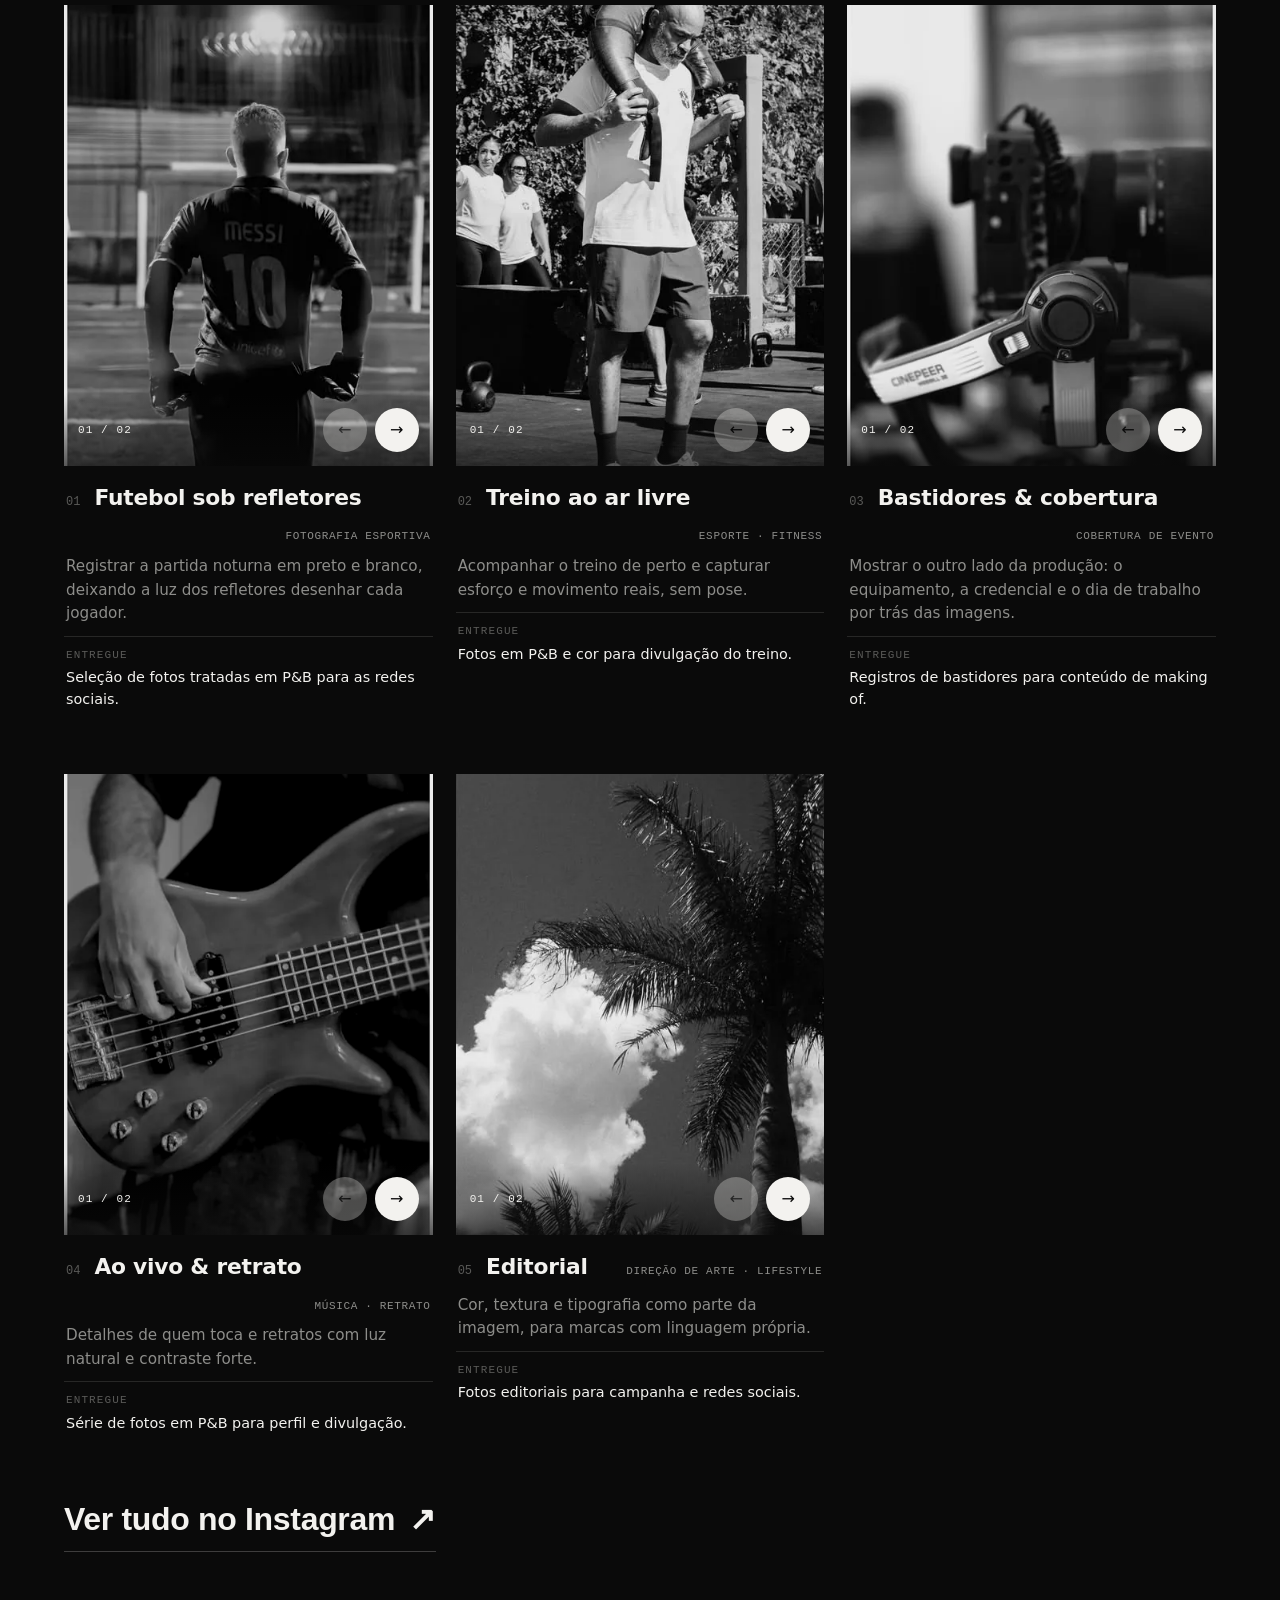
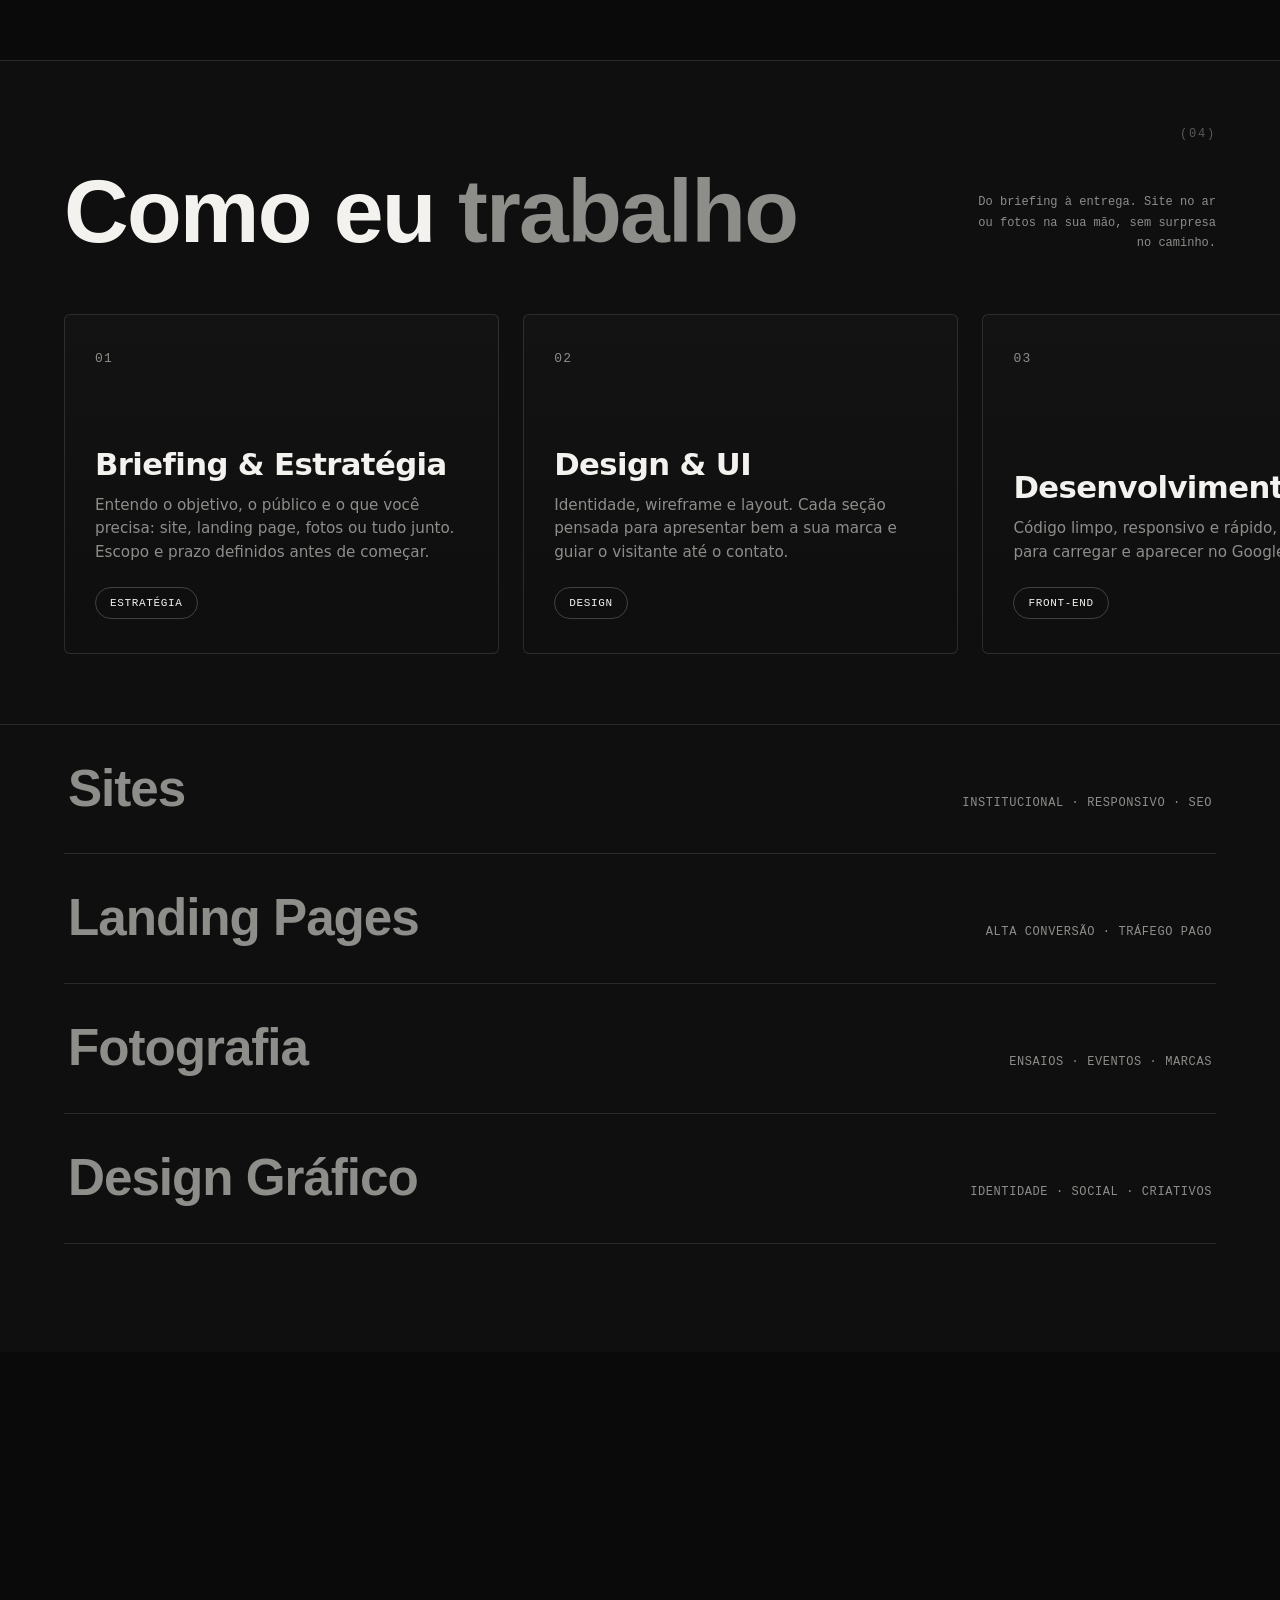
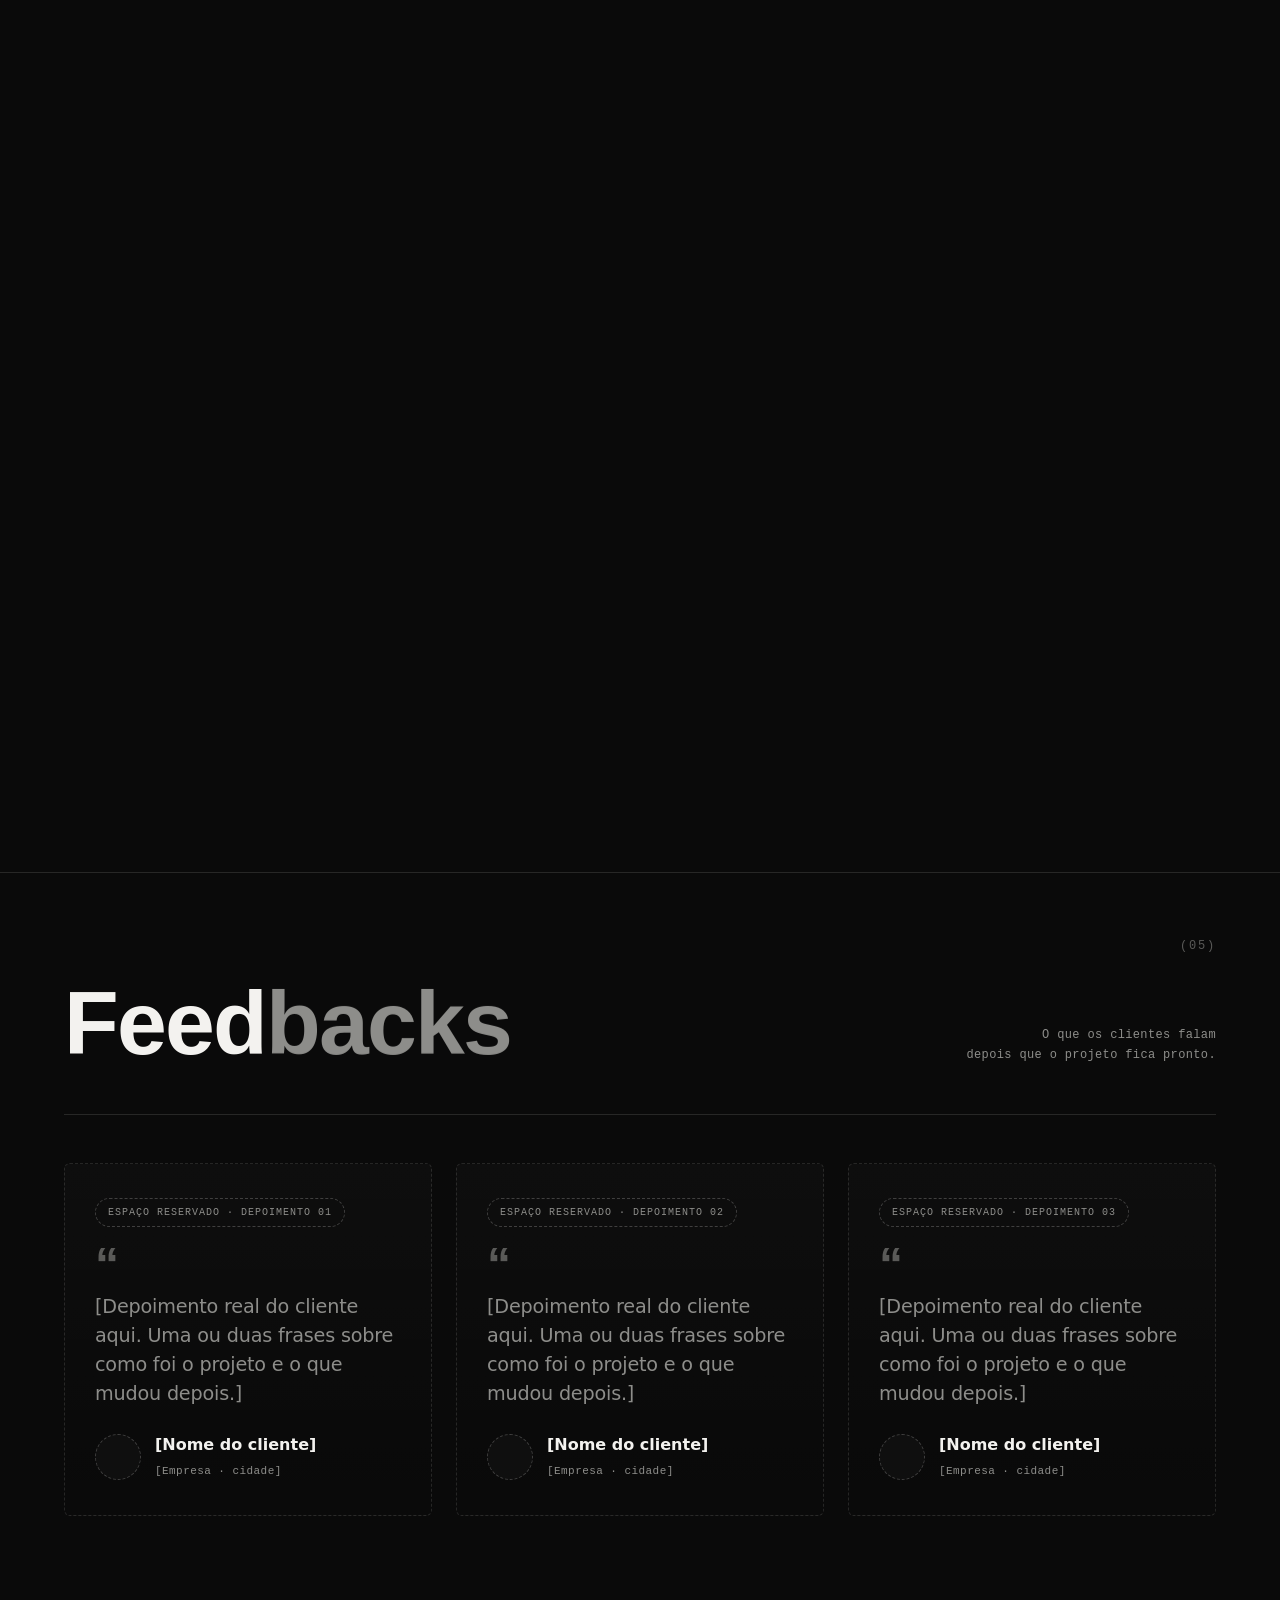
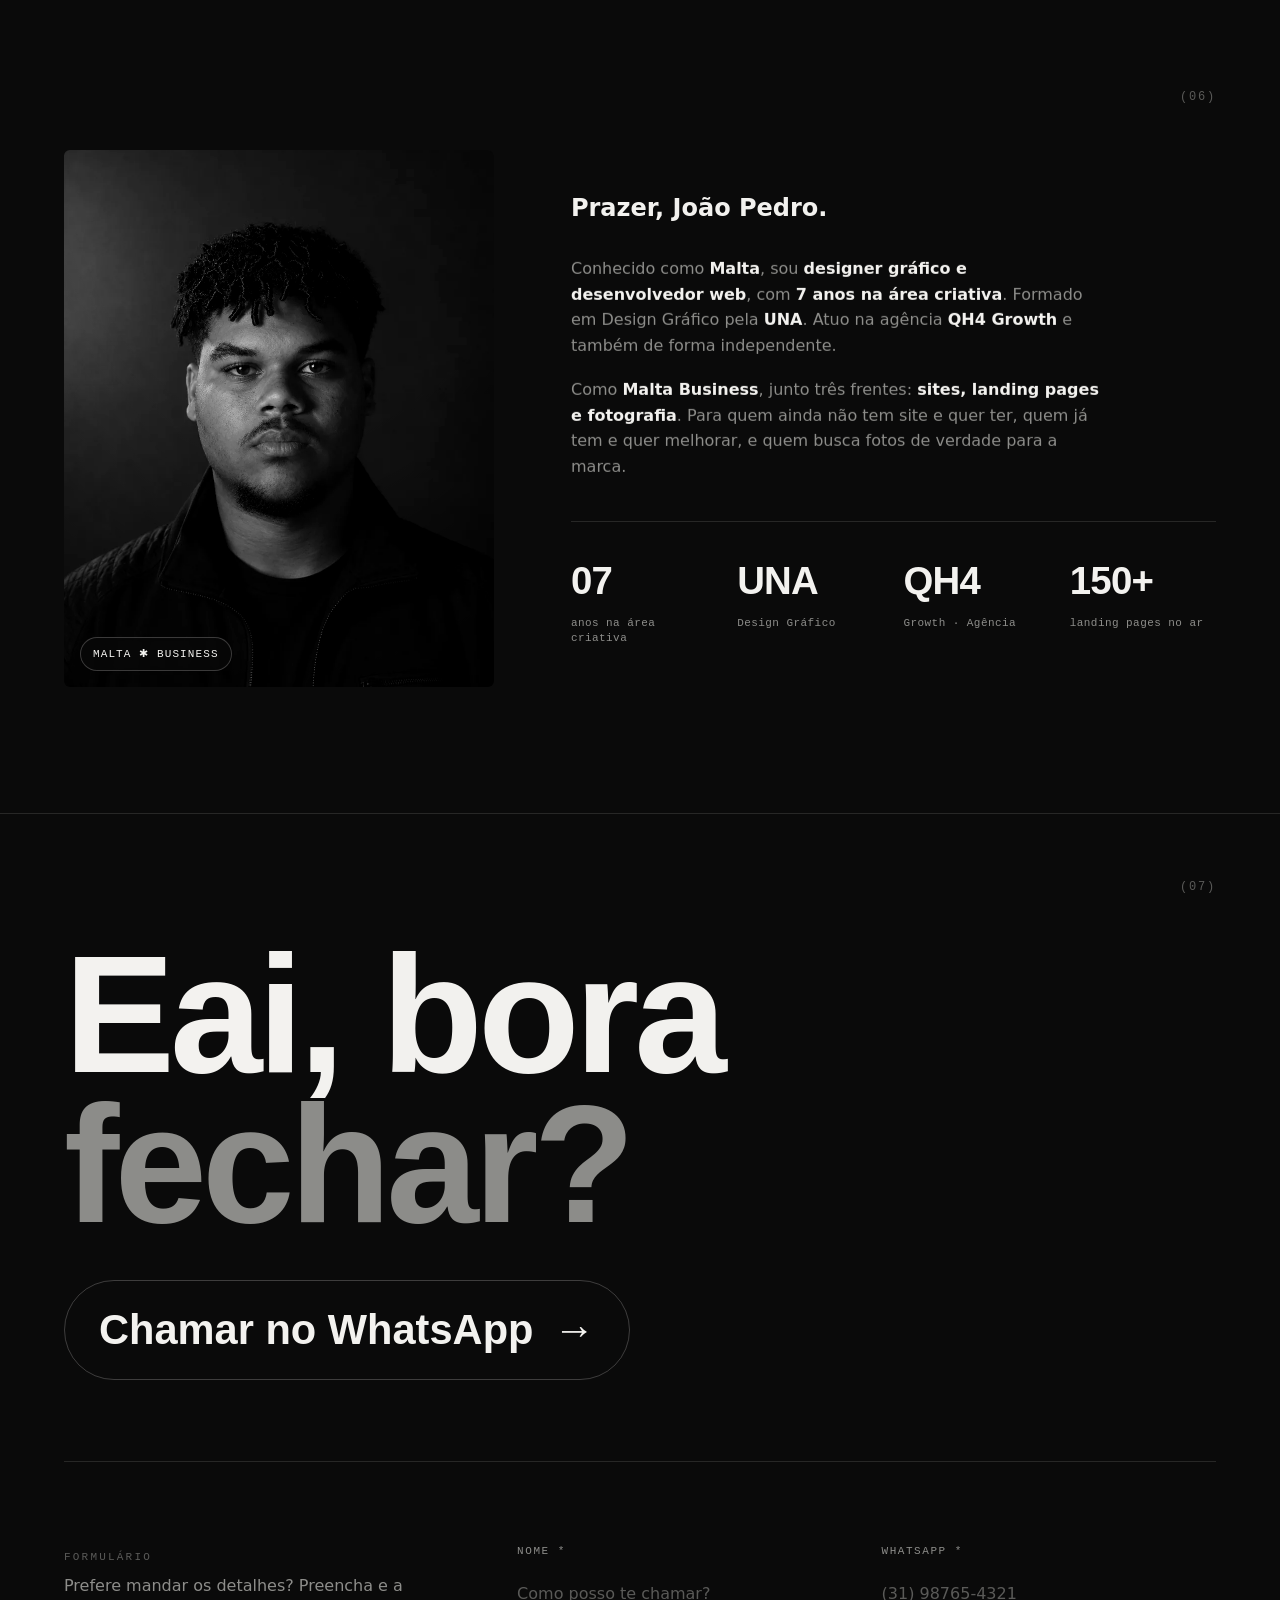
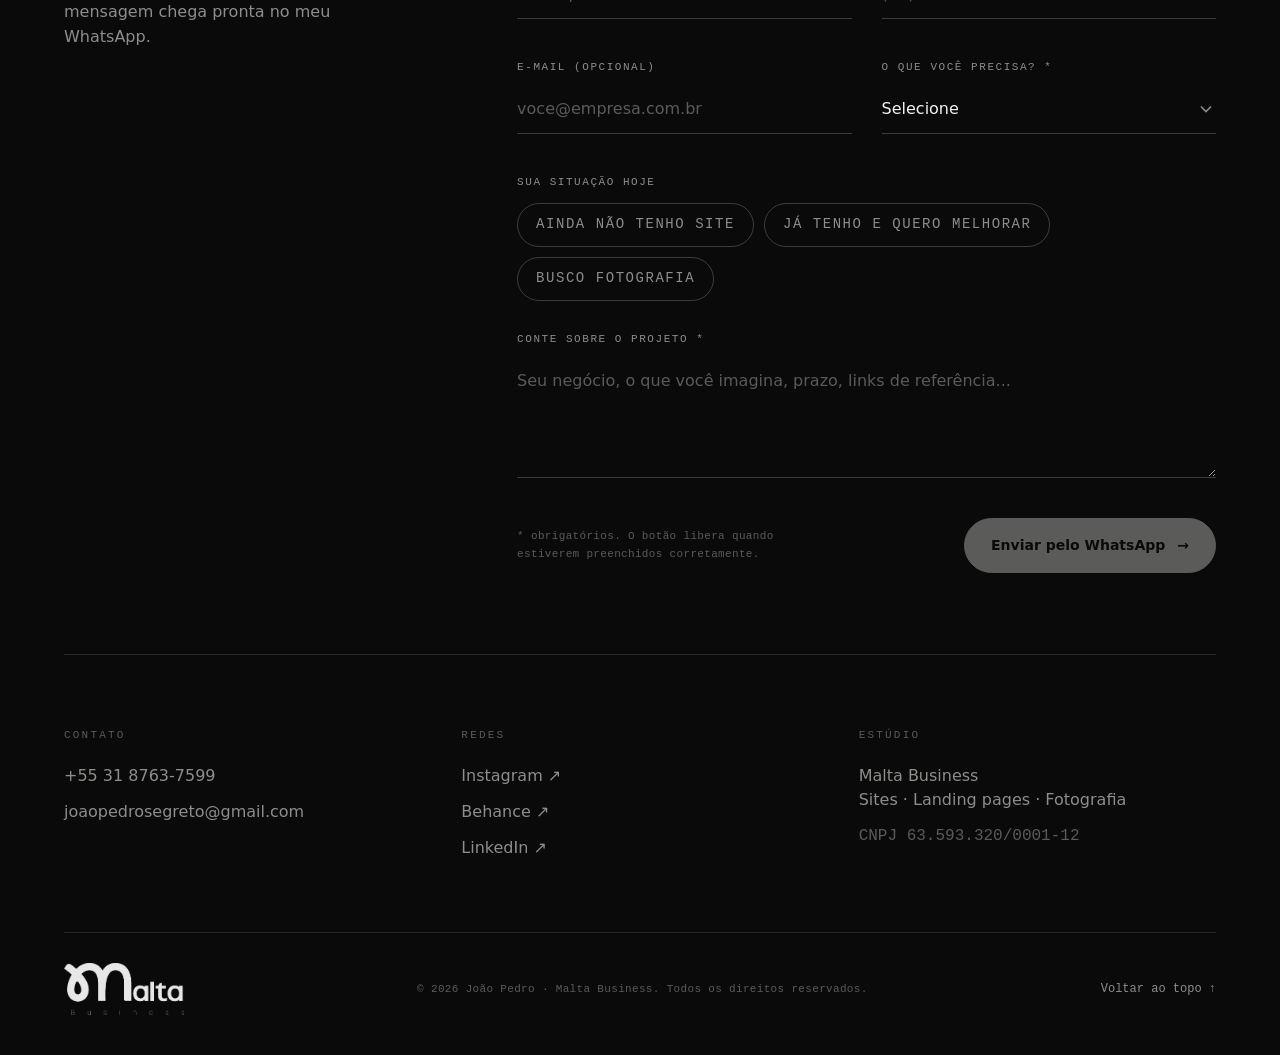
==== commit 0cf1746d: "Planos: preço "de" visível, promocional pelo WhatsApp em 1 toque, medição - Preço sem desconto apare" ====
--- a/index.html
+++ b/index.html
@@ -653,5 +653,6 @@
 <script defer src="js/vendor/ScrollTrigger.min.js"></script>
 <script defer src="js/vendor/lenis.min.js"></script>
 <script defer src="js/main.js"></script>
+<script defer src="/_vercel/insights/script.js"></script>
 </body>
 </html>
--- a/css/style.css
+++ b/css/style.css
@@ -835,3 +835,43 @@
   .plans__label{max-width:460px;margin-left:auto;margin-right:auto}
   .plans + .plans__label{margin-top:70px}
 }
+
+/* ============================================================
+   PLANOS · preço borrado (sob consulta) + popup
+   Os números no HTML são fictícios: o valor real só vai pelo WhatsApp.
+   ============================================================ */
+.is-blur{filter:blur(7px);user-select:none;-webkit-user-select:none;pointer-events:none}
+.plan__promo s.is-blur{filter:blur(4px)}
+
+.plan__reveal{
+  display:block;color:inherit;width:100%;text-align:left;position:relative;cursor:pointer;
+  border-radius:10px;margin:0 -8px;padding:4px 8px 8px;width:calc(100% + 16px);
+  transition:background .4s var(--ease);
+}
+.plan__reveal .plan__price,.plan__reveal .plan__inst{display:block}
+.plan__reveal .plan__price.is-blur{filter:blur(7px);transition:filter .5s var(--ease)}
+.plan__reveal:hover{background:rgba(243,242,239,.05)}
+.plan__reveal:hover .plan__price.is-blur{filter:blur(5px)}
+.plan__lock{
+  position:absolute;left:8px;top:50%;transform:translateY(-62%);
+  display:inline-flex;align-items:center;gap:10px;white-space:nowrap;
+  font-weight:600;font-size:14px;color:var(--bg);background:var(--white);
+  padding:11px 18px;border-radius:100px;box-shadow:0 10px 30px rgba(0,0,0,.5);
+  transition:transform .4s var(--ease);
+}
+.plan__lock i{font-style:normal;transition:transform .4s var(--ease)}
+.plan__reveal:hover .plan__lock i{transform:translateX(4px)}
+.plan__reveal:active .plan__lock{transform:translateY(-62%) scale(.96)}
+.plan__reveal:focus-visible,.addon__reveal:focus-visible{outline:2px solid var(--white);outline-offset:3px}
+
+.addon__reveal{
+  display:inline-flex;align-items:center;gap:8px;flex-wrap:wrap;text-align:left;cursor:pointer;
+  font-family:'JetBrains Mono',monospace;font-size:12px;color:var(--grey);min-height:32px;
+}
+.addon__reveal em{font-style:normal}
+.addon__reveal i{font-style:normal;color:var(--white);border-bottom:1px solid var(--line-2);transition:border-color .3s}
+.addon__reveal:hover i{border-color:var(--white)}
+
+
+/* preço "de" visível como âncora */
+.plan__promo s{font-size:14px;color:var(--white);opacity:.65}
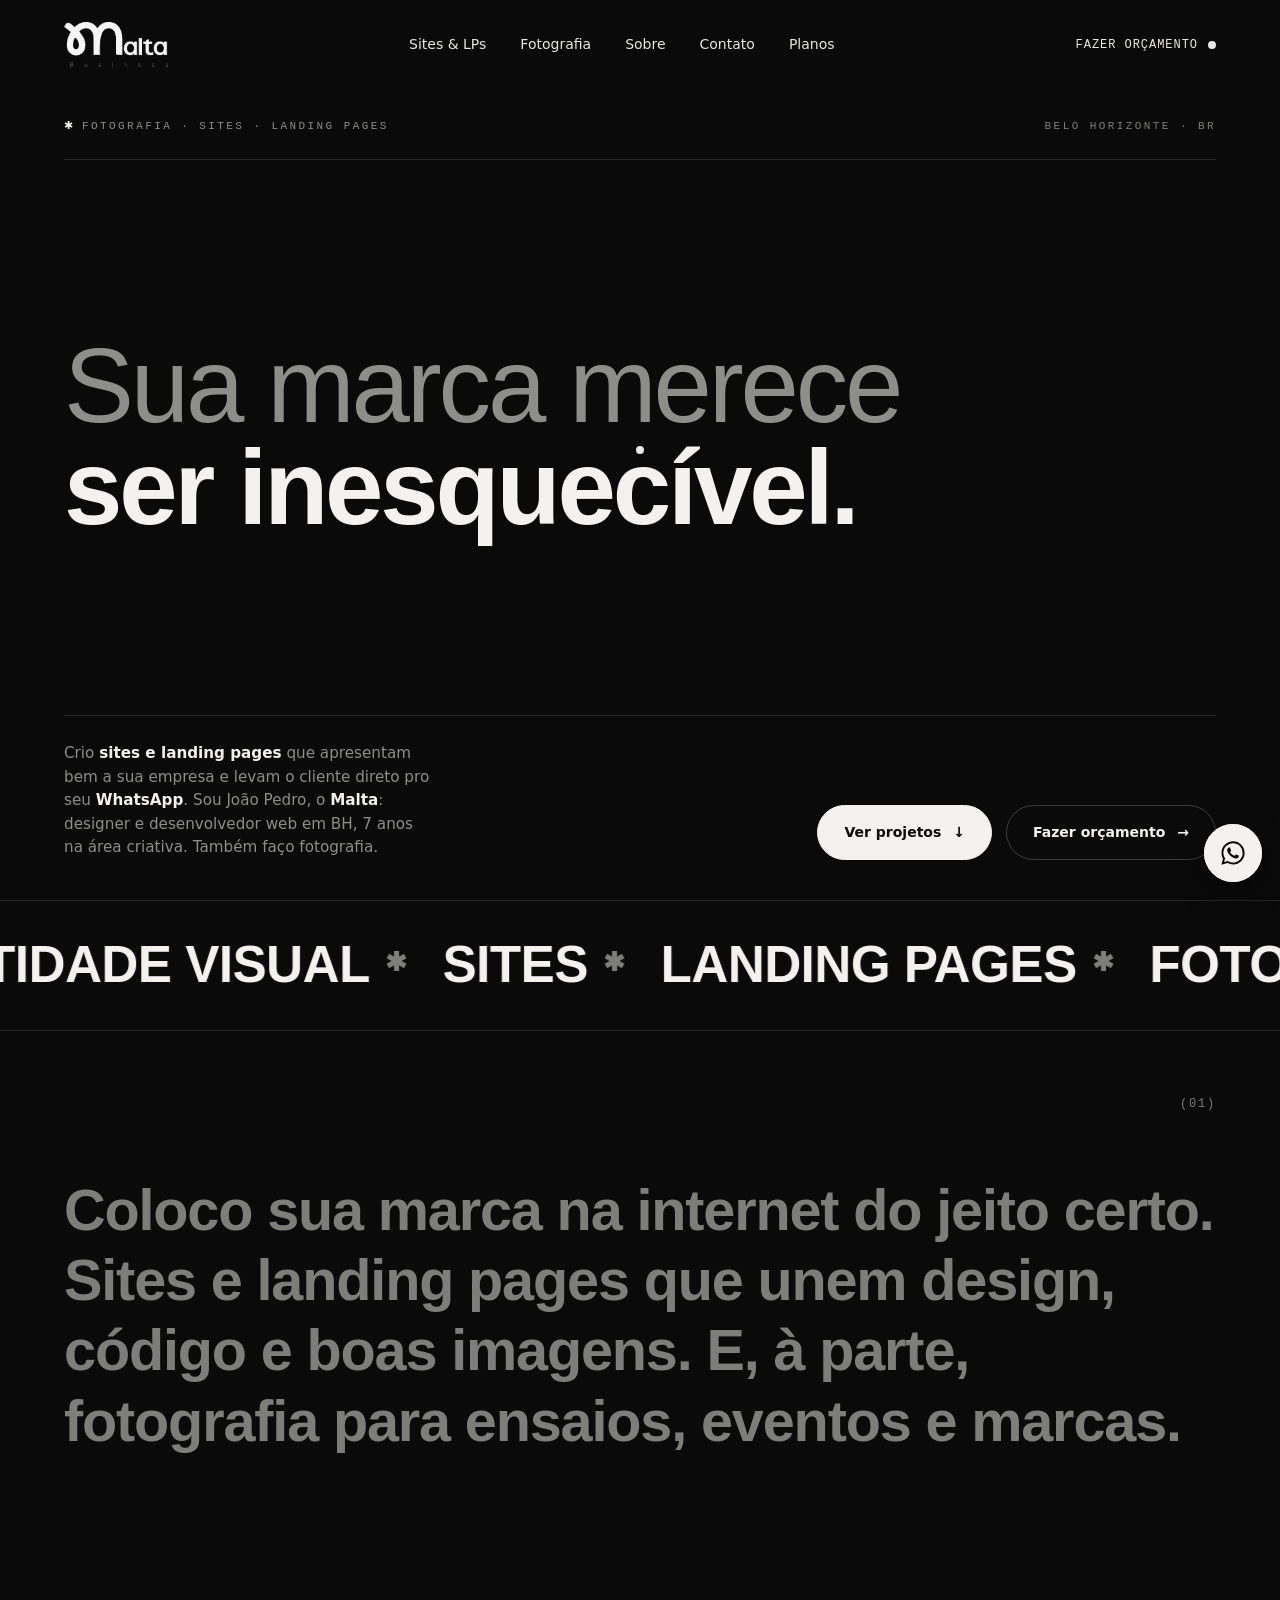
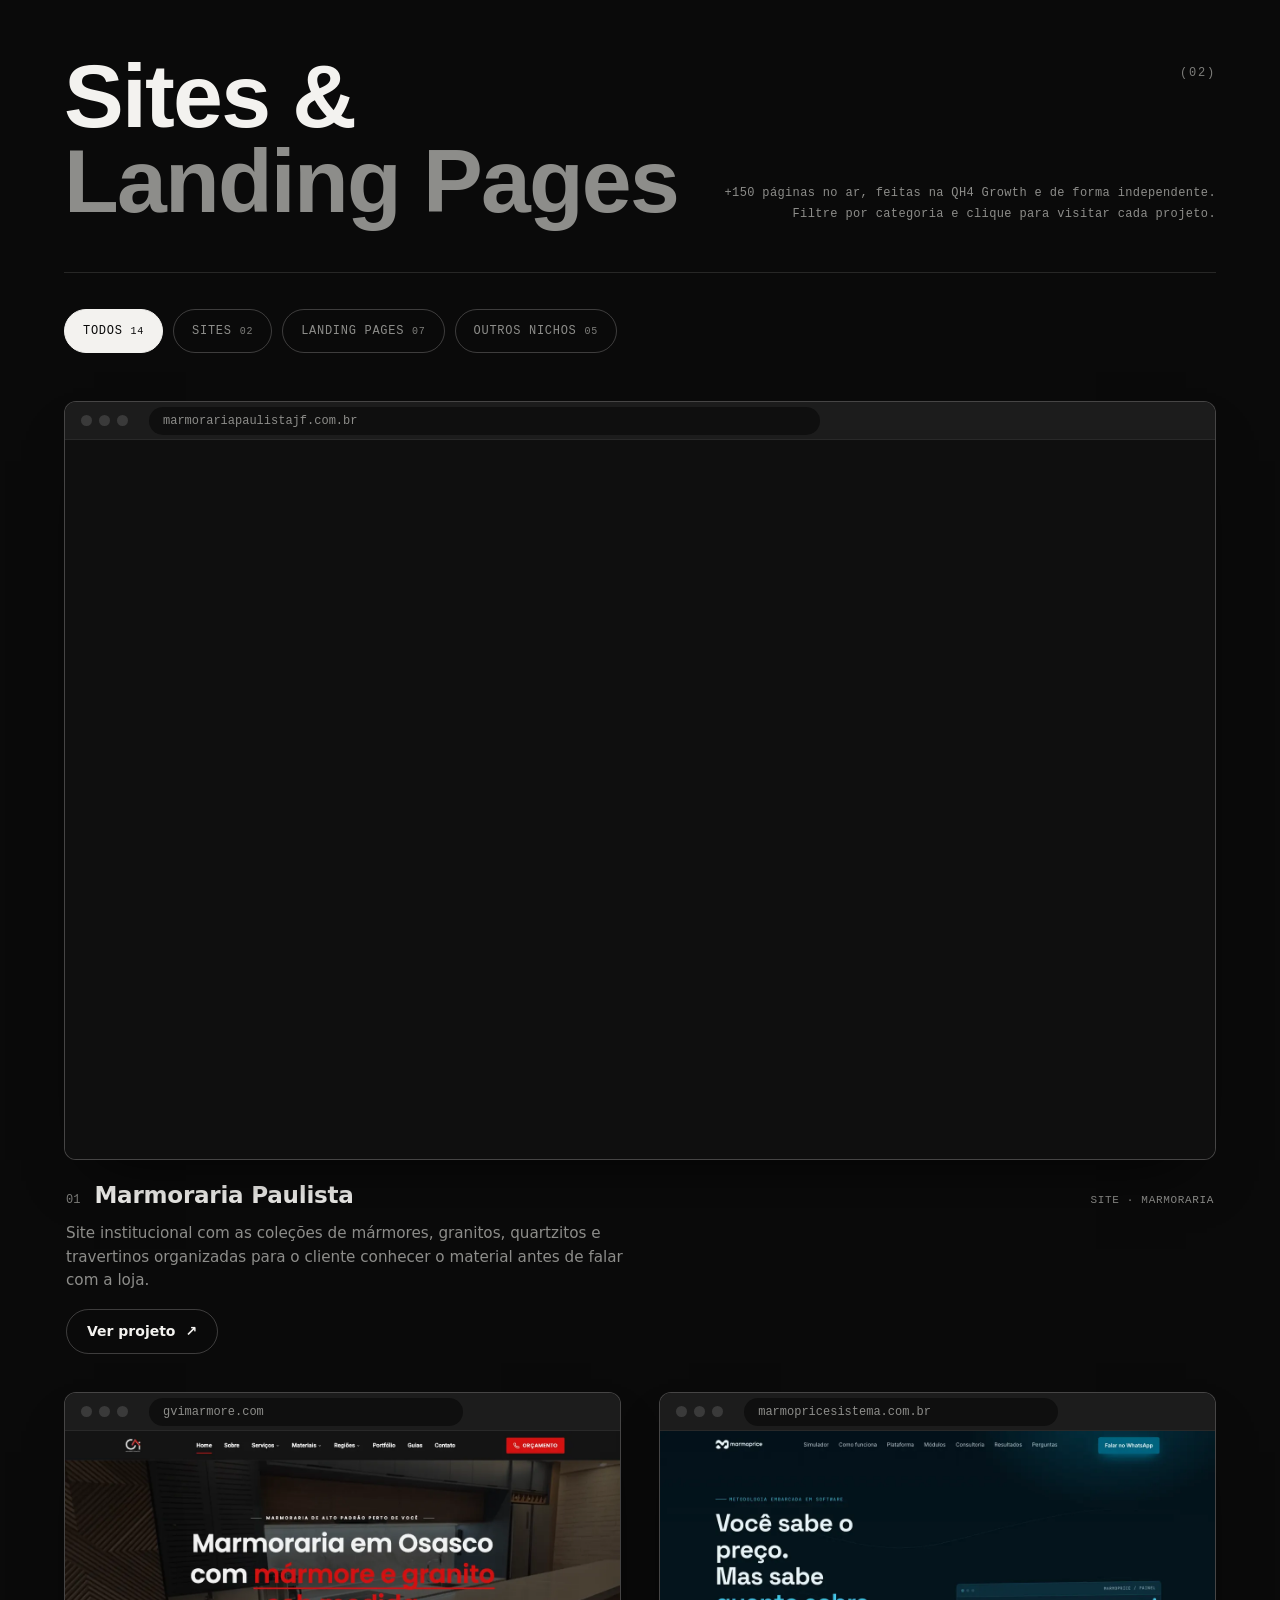
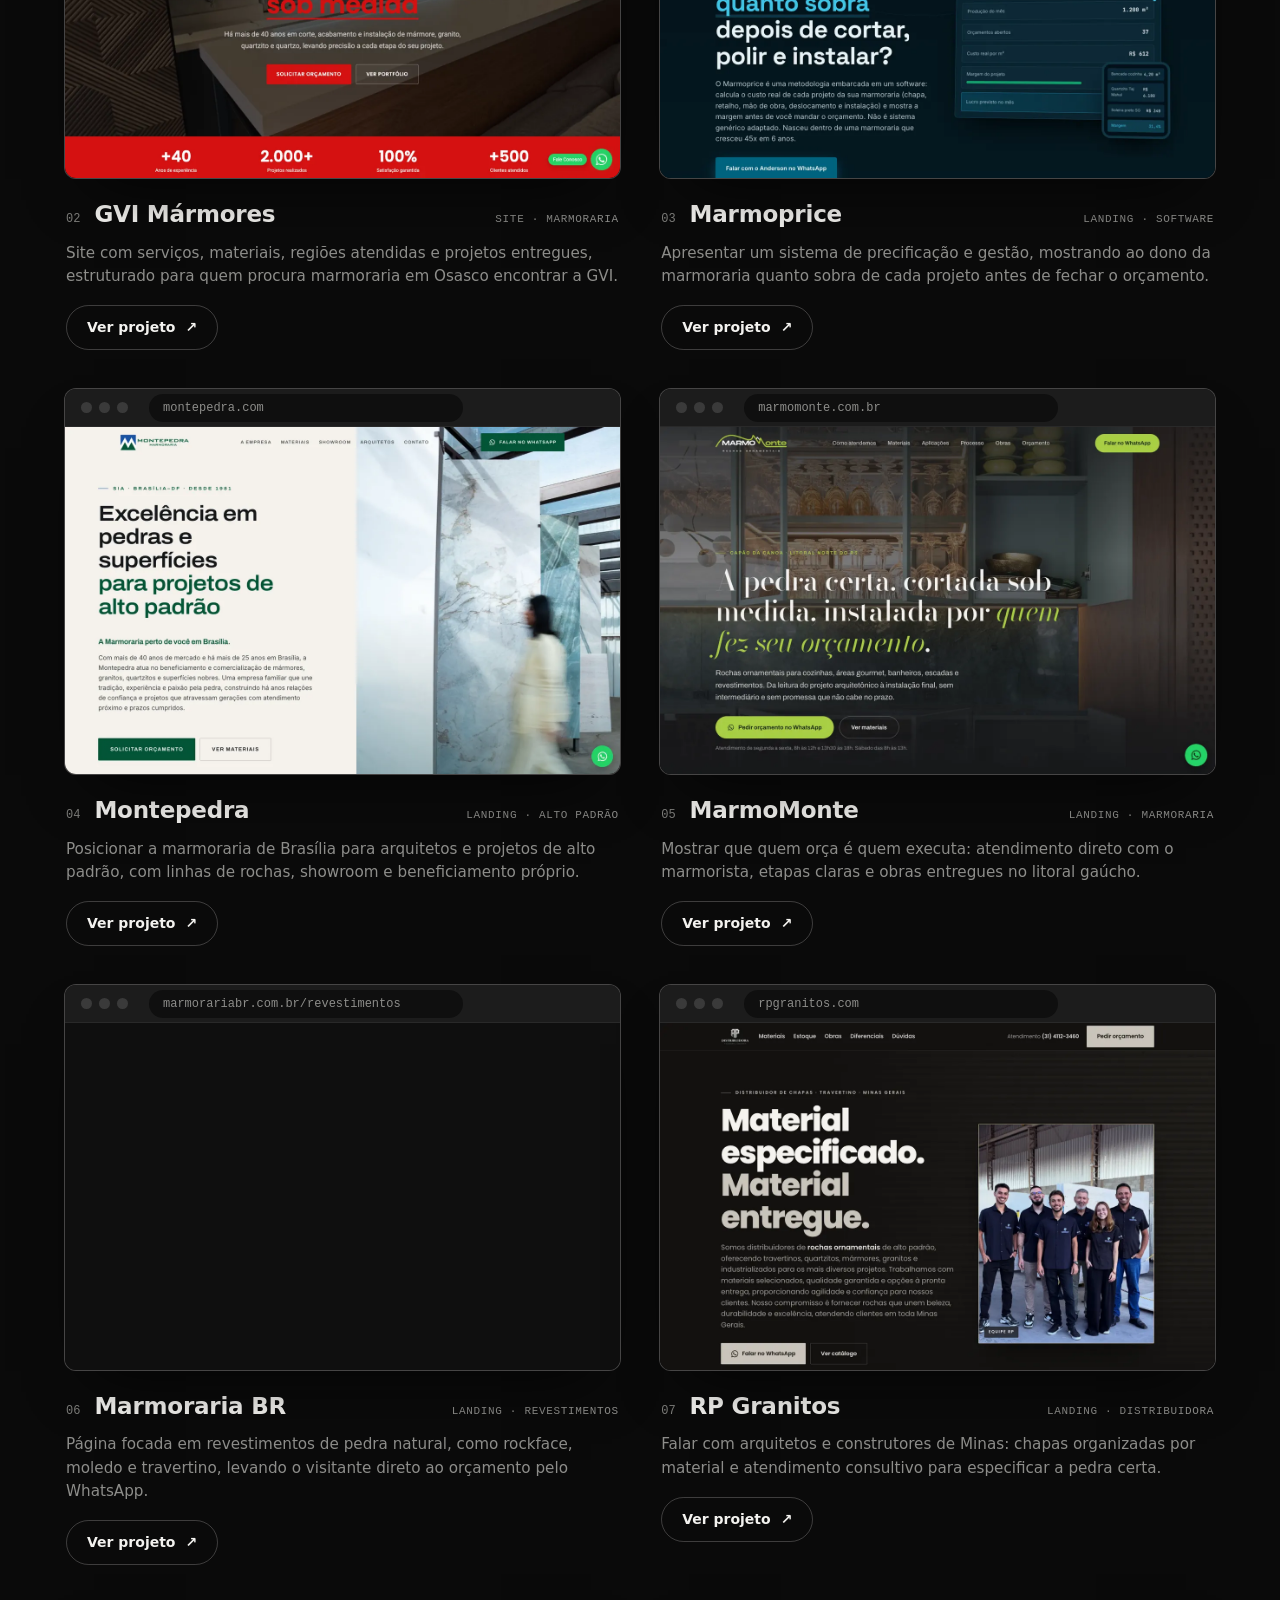
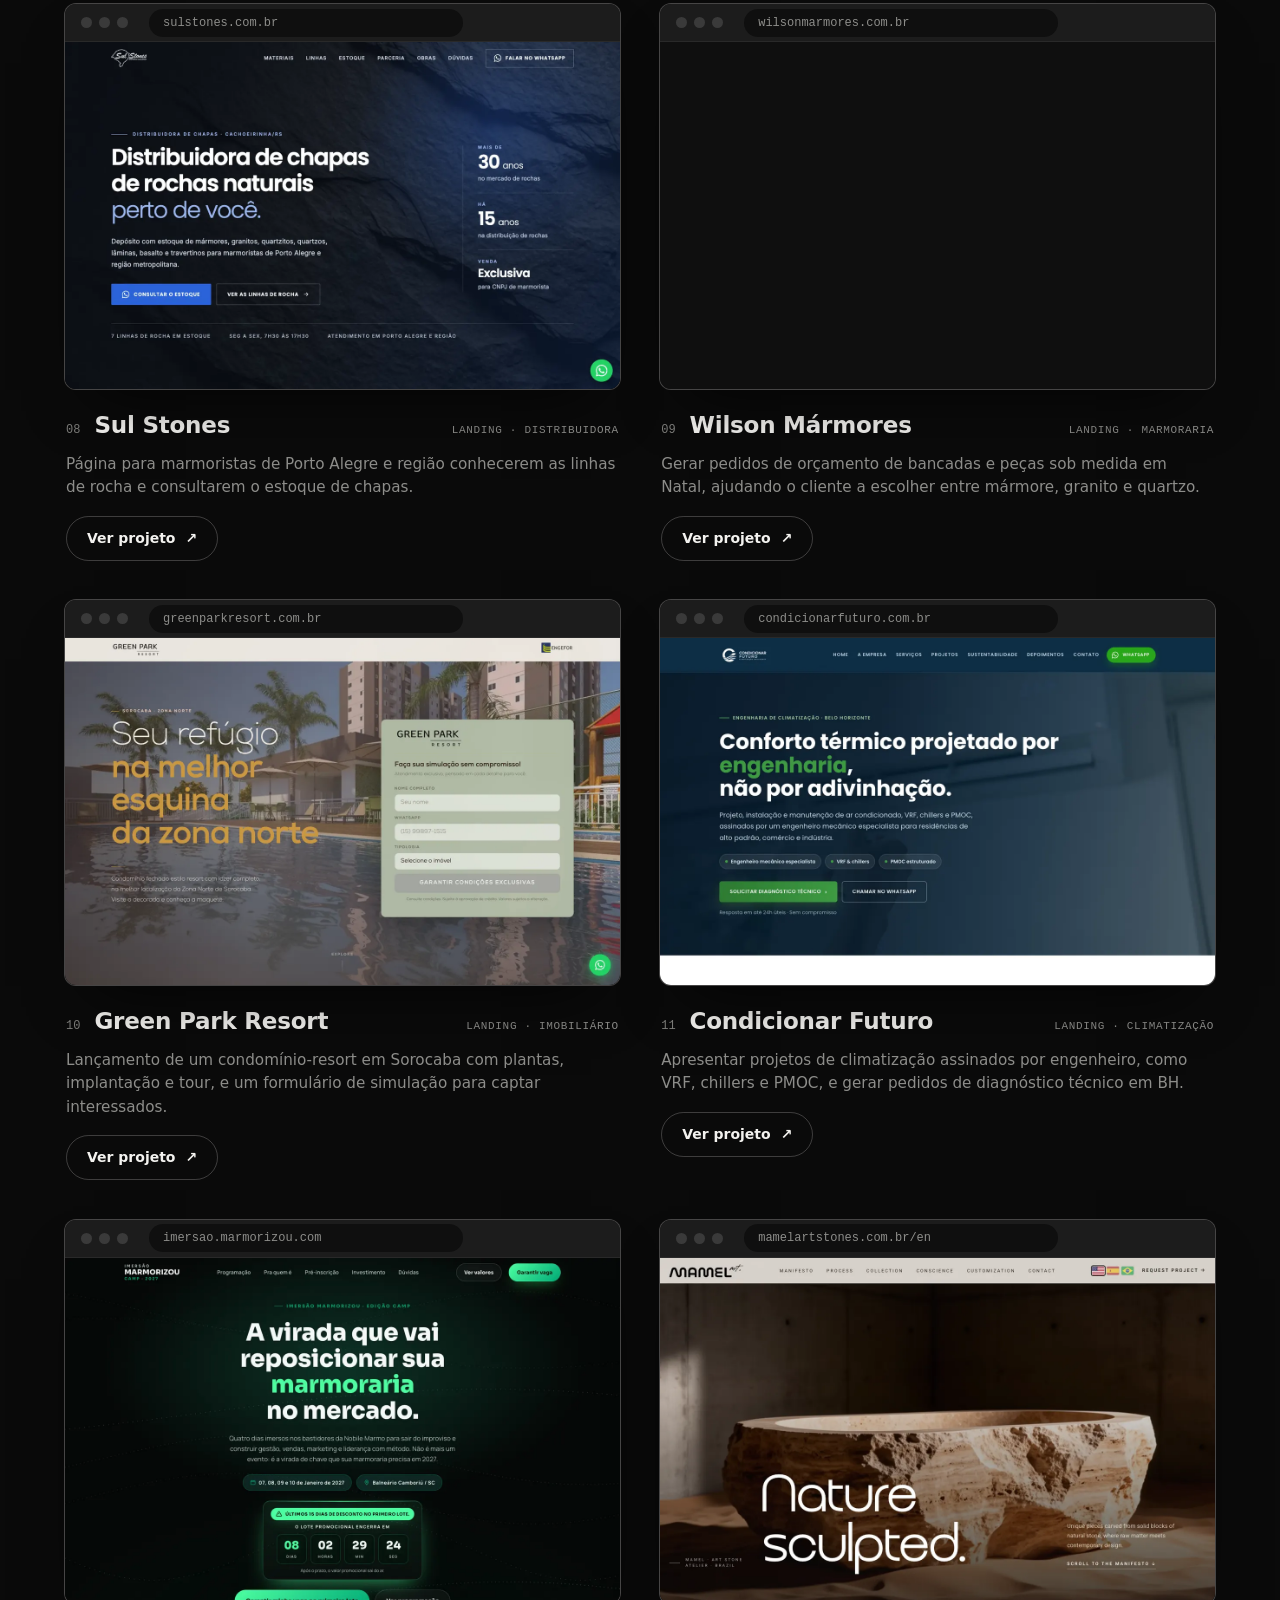
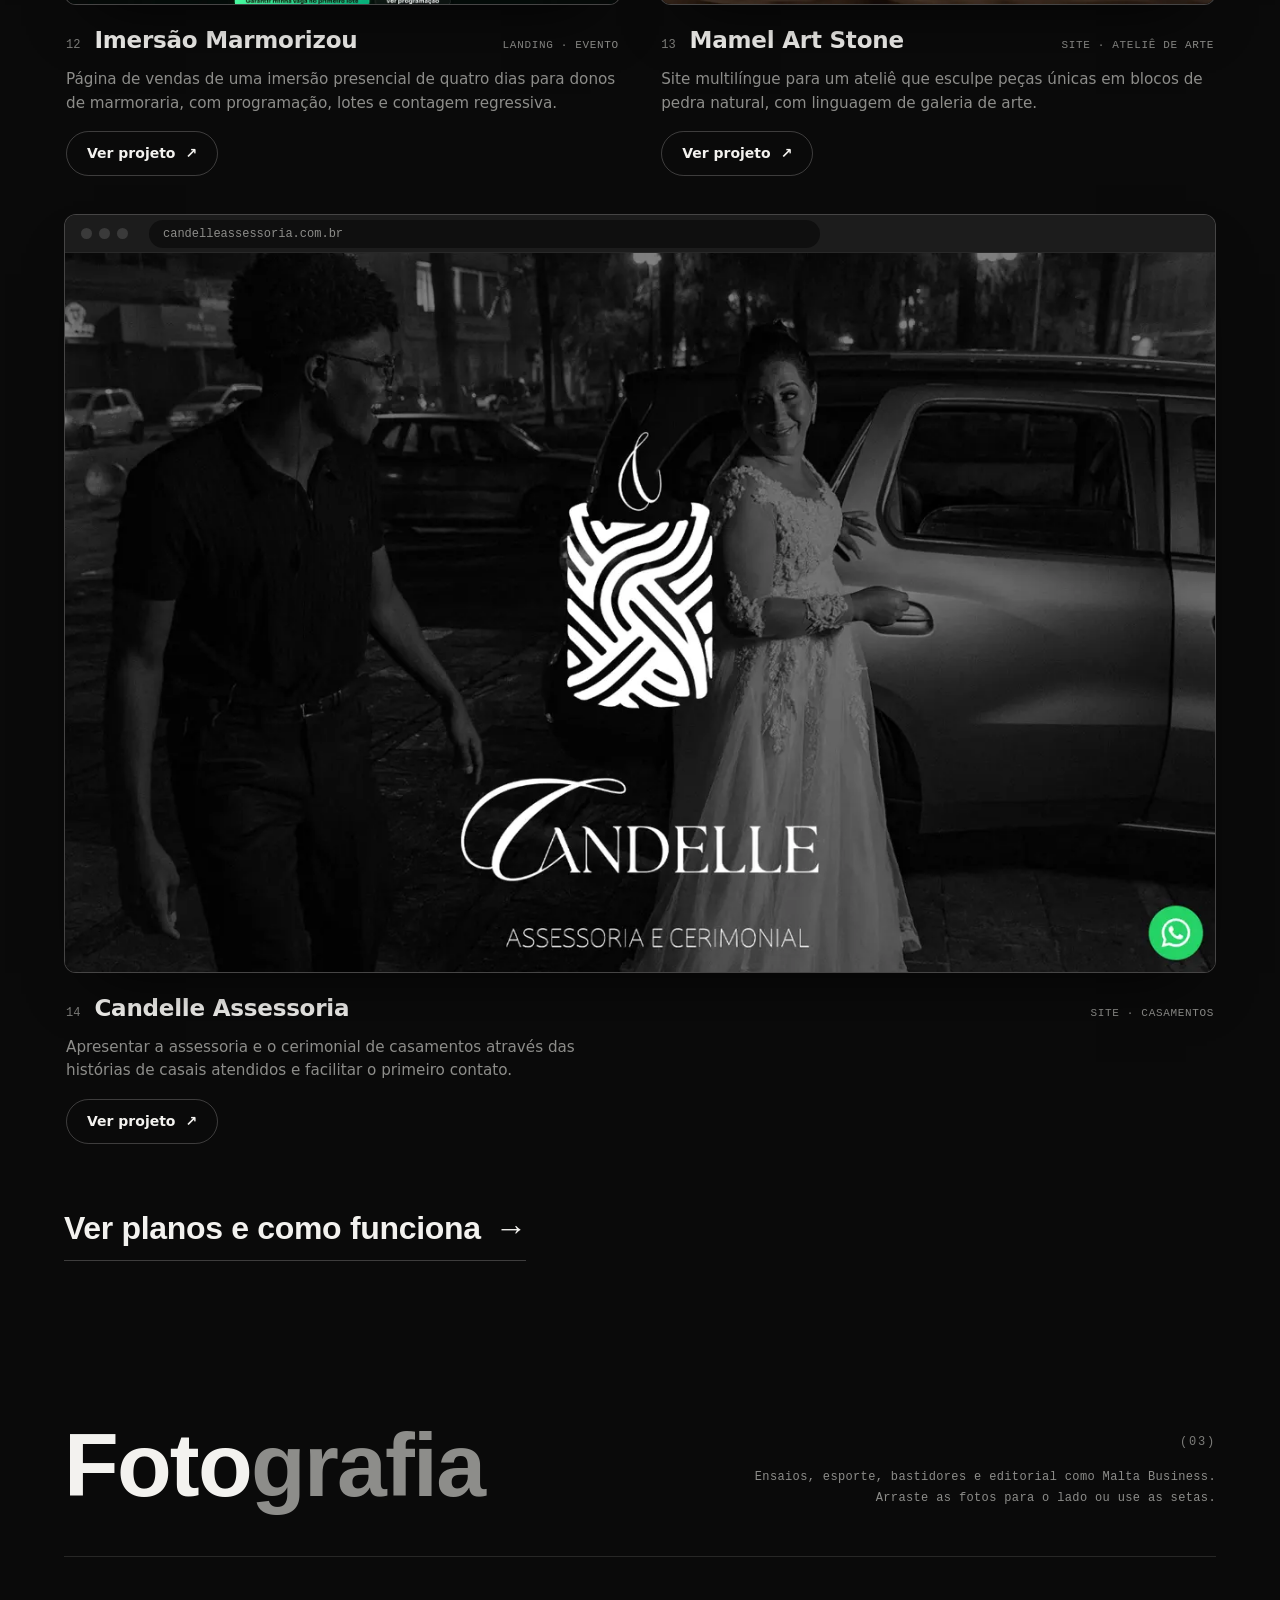
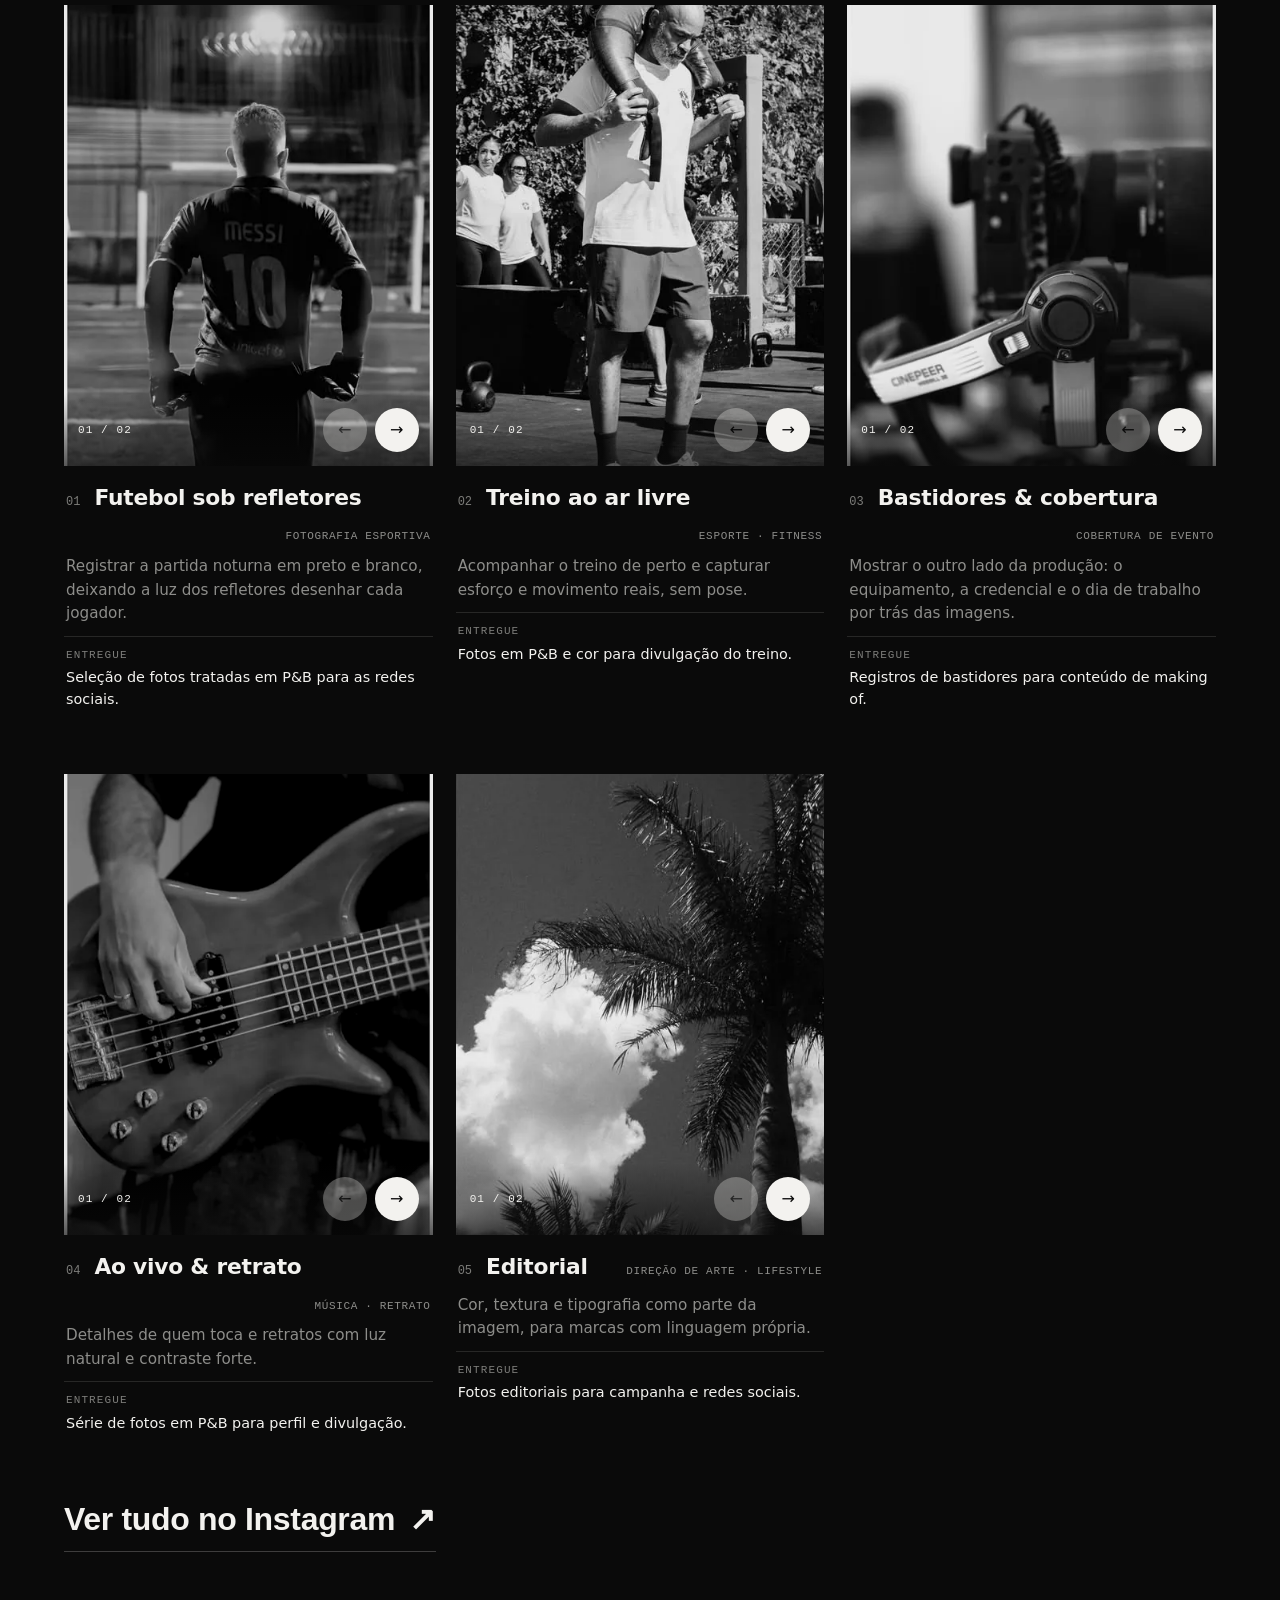
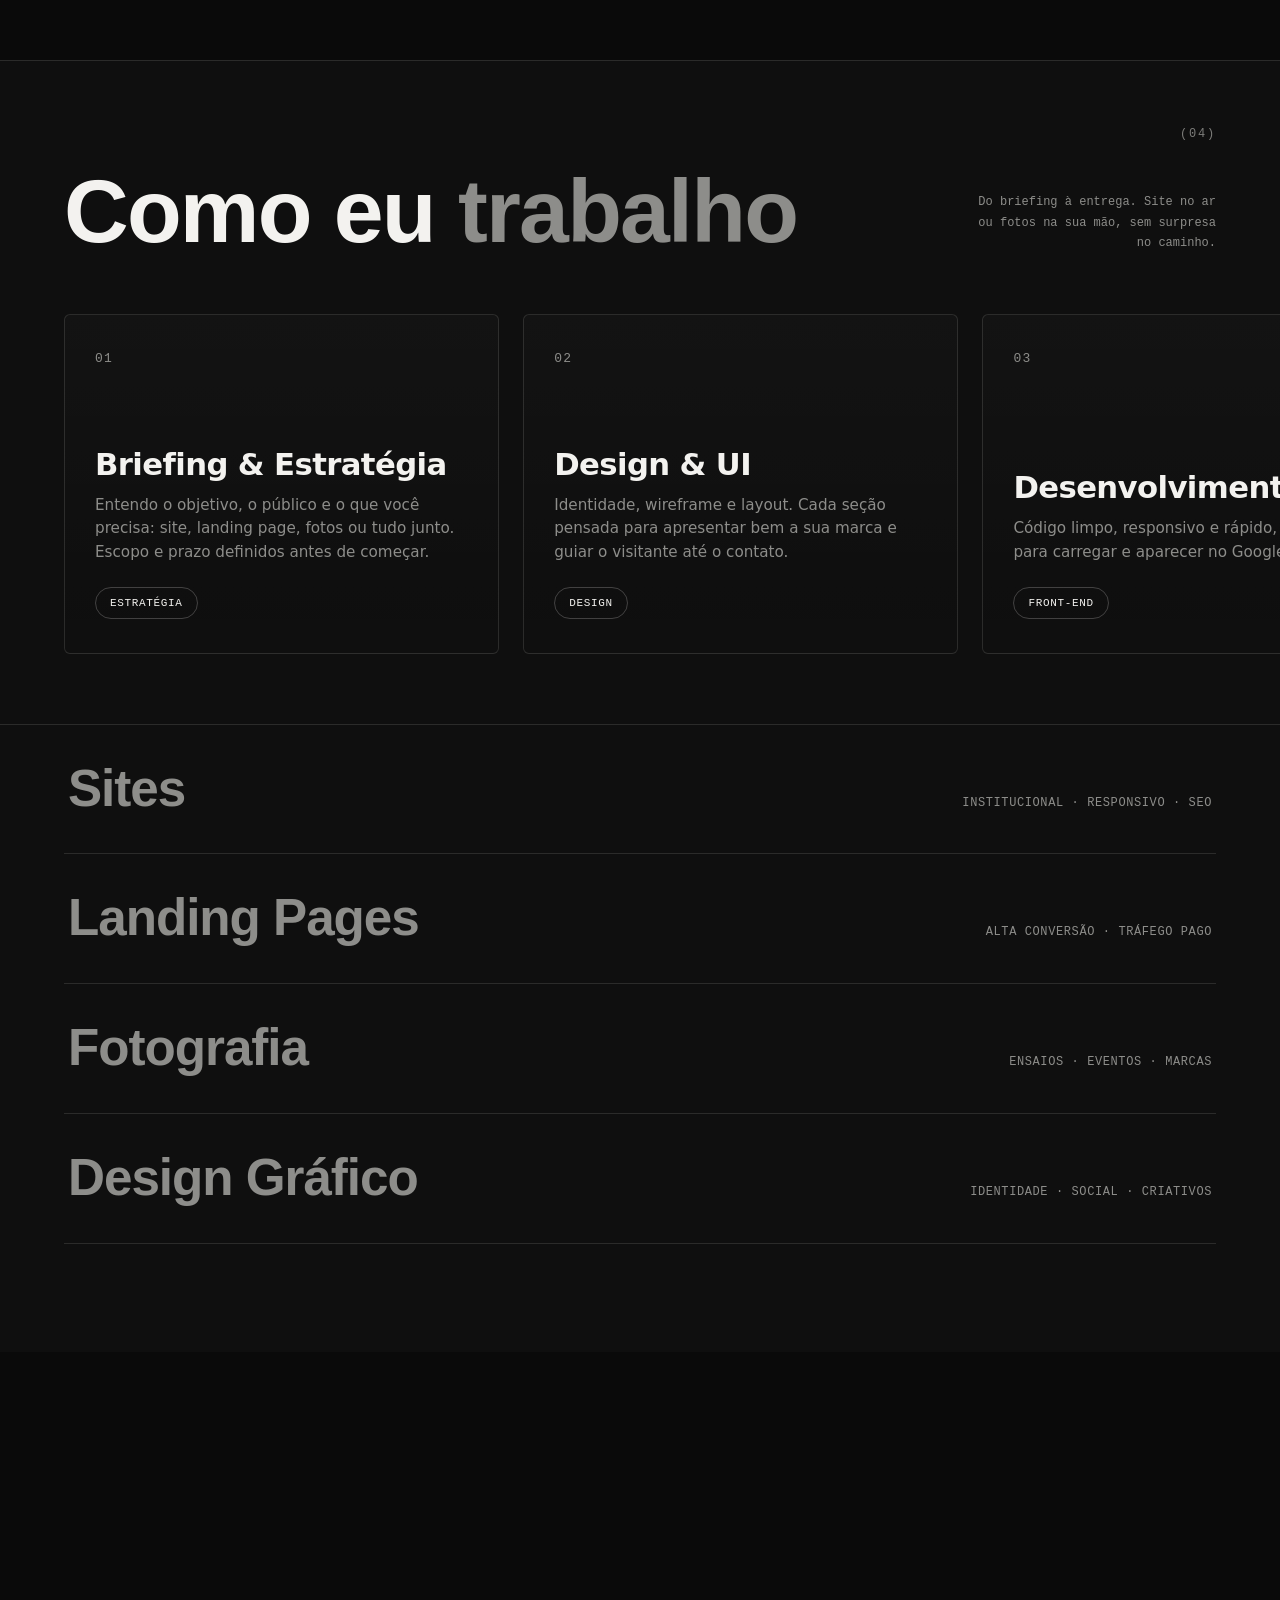
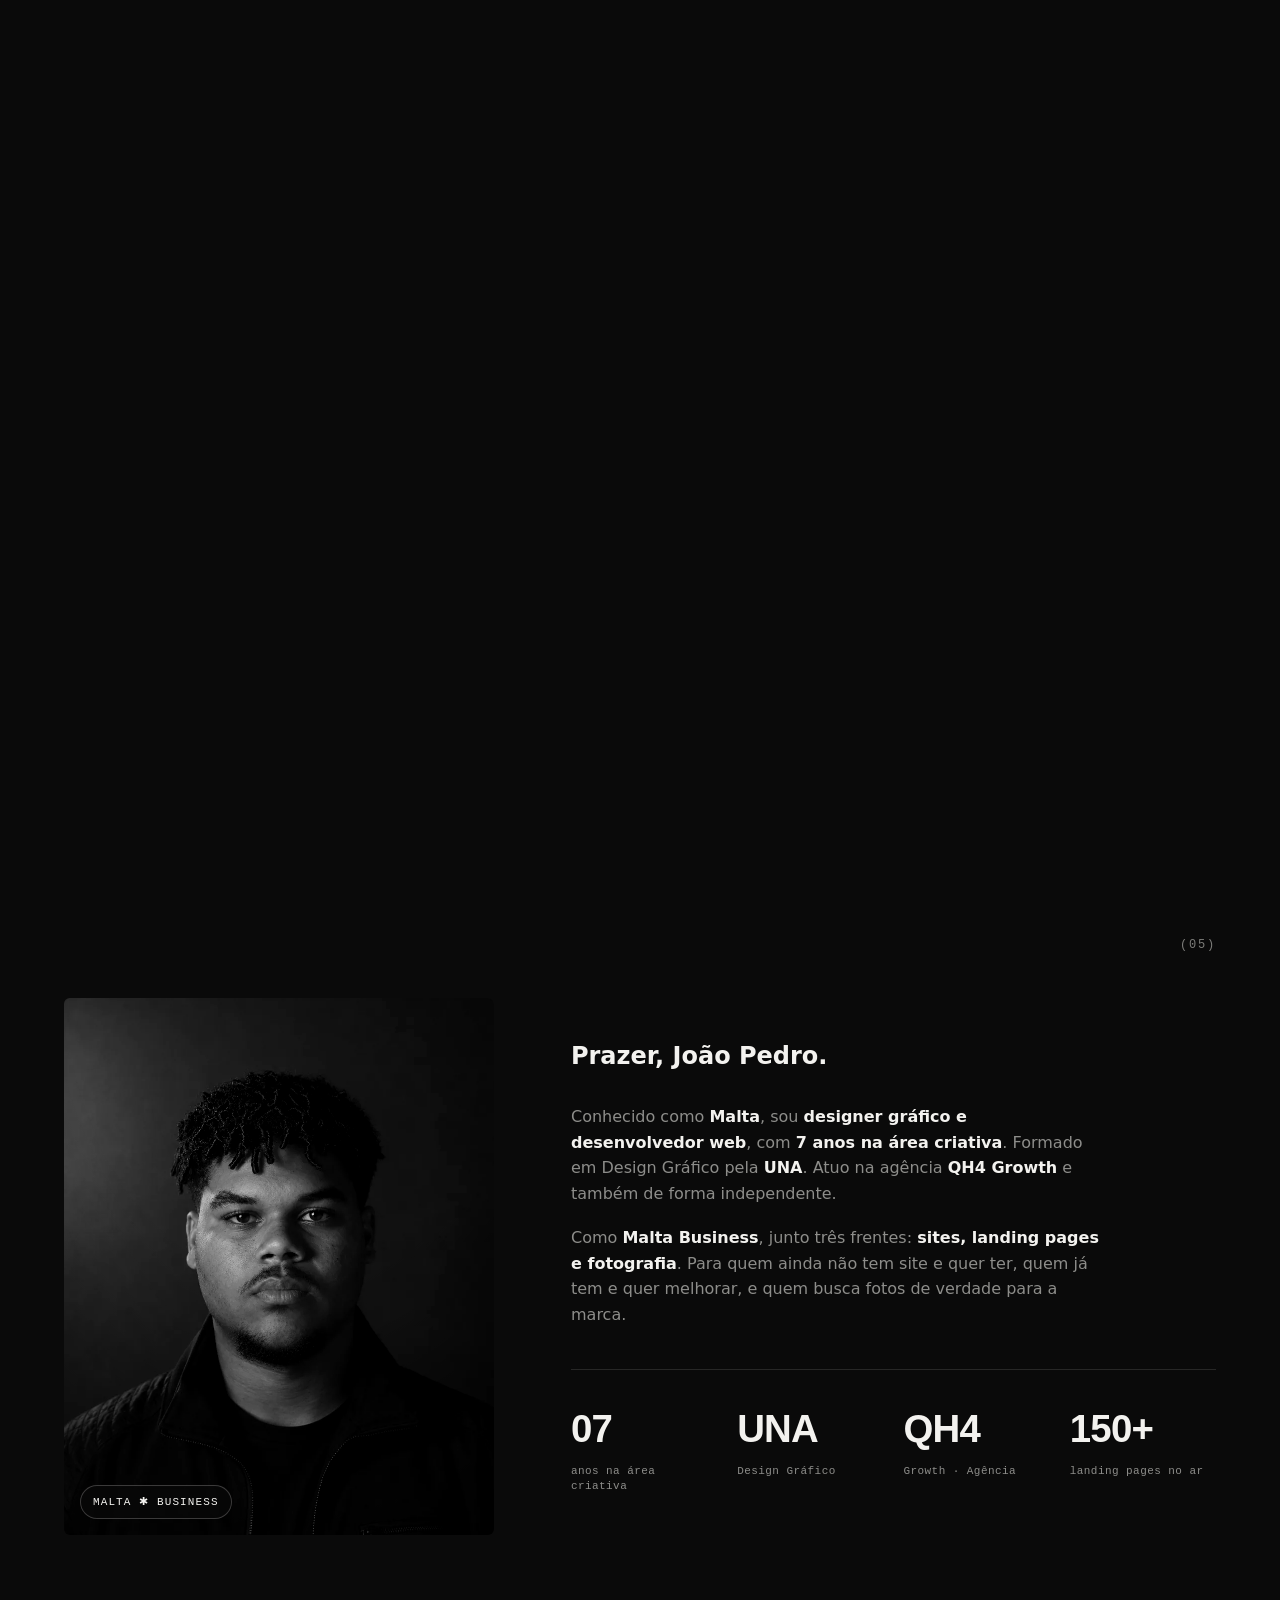
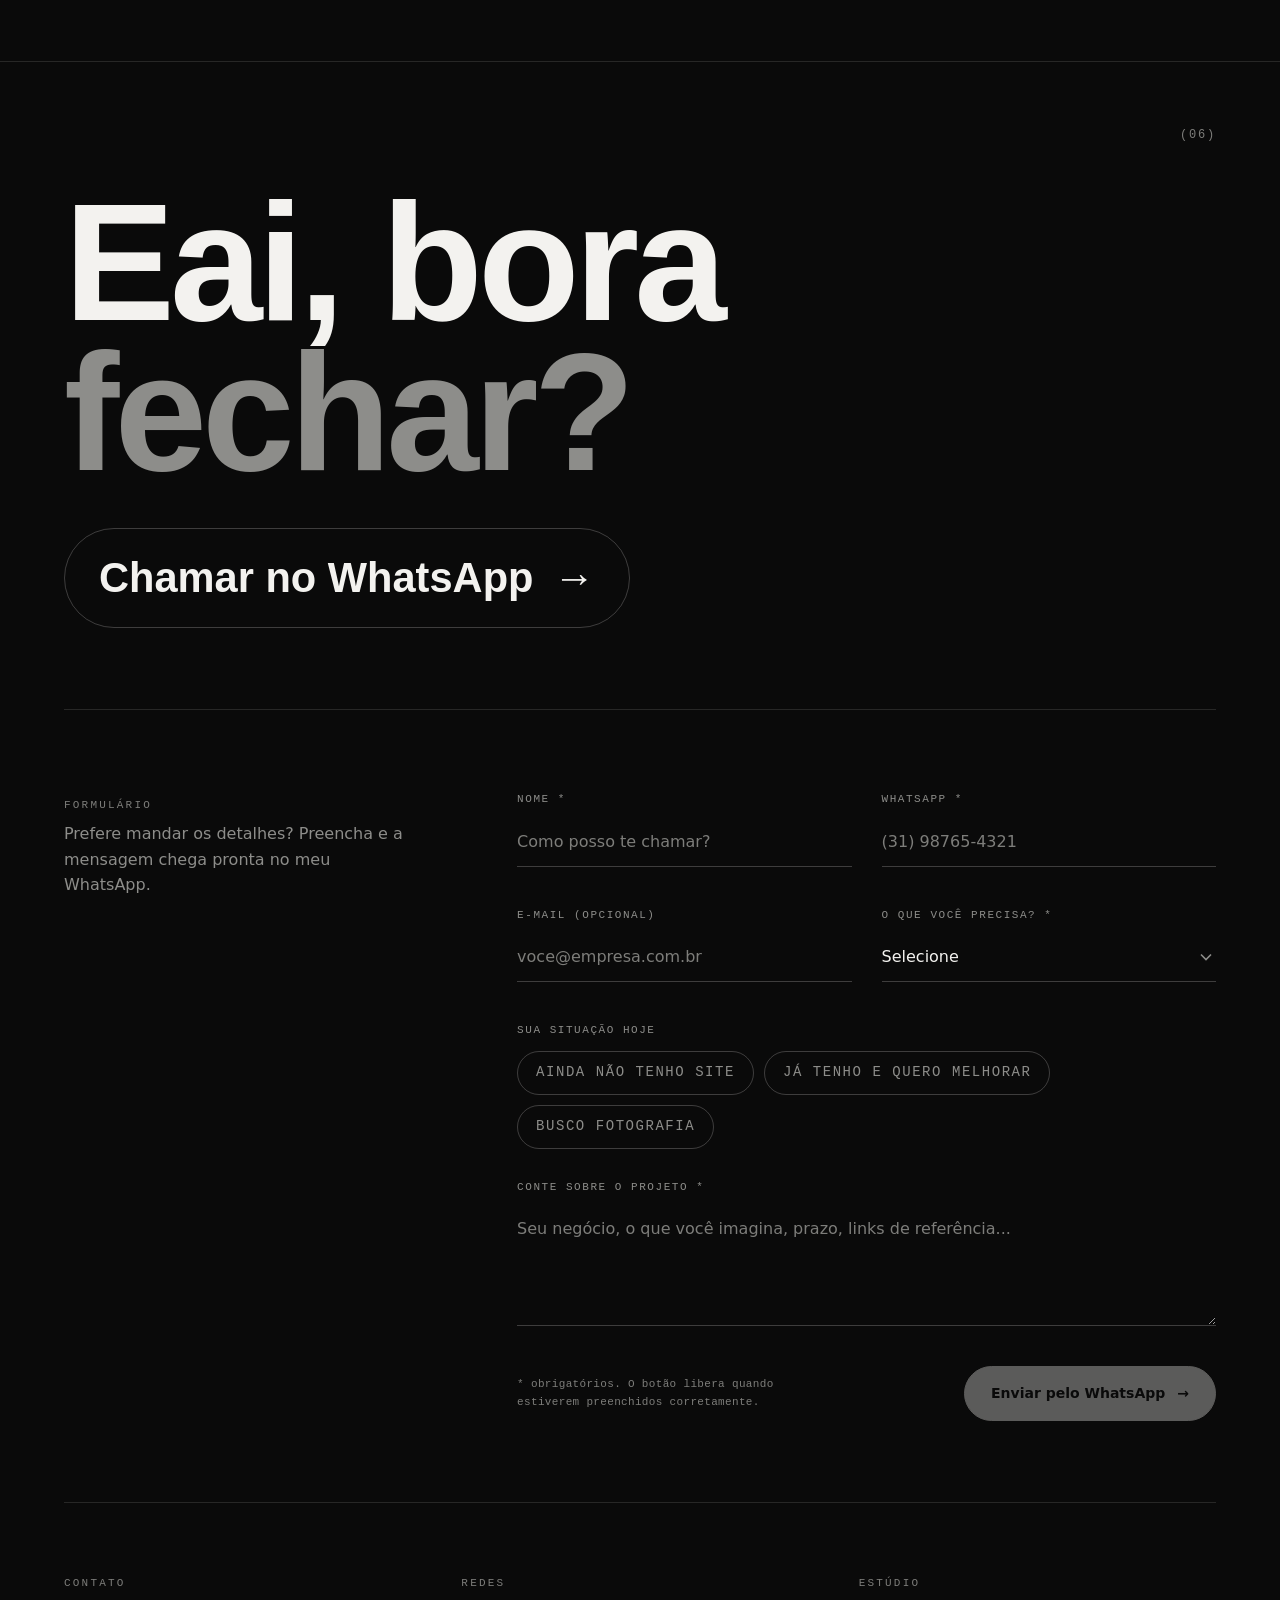
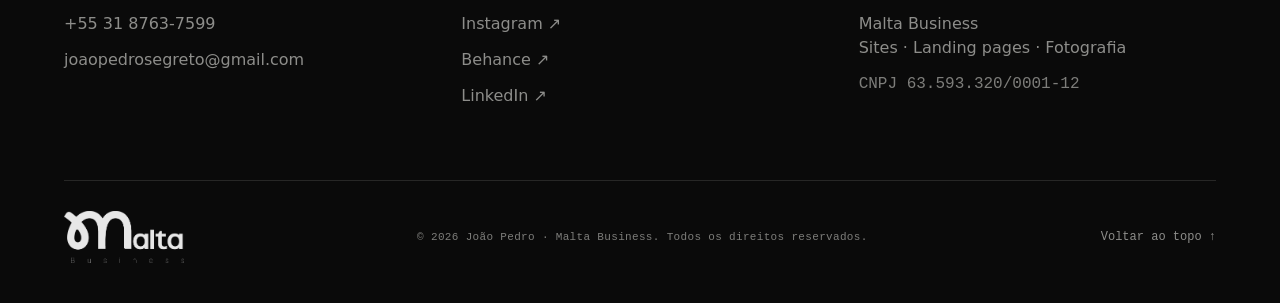
==== commit 02888991: "Ajustes de conversão e SEO - Oculta a seção Feedbacks (placeholders) até ter depoimentos reais - Hom" ====
--- a/index.html
+++ b/index.html
@@ -3,8 +3,8 @@
 <head>
 <meta charset="UTF-8" />
 <meta name="viewport" content="width=device-width, initial-scale=1.0, viewport-fit=cover" />
-<title>Malta Business · Fotografia, Sites e Landing Pages · João Pedro</title>
-<meta name="description" content="João Pedro, o Malta: designer gráfico e desenvolvedor web. Sites, landing pages e fotografia para quem ainda não tem presença online ou quer melhorar a que tem." />
+<title>Criação de Sites e Landing Pages em BH | Malta Business</title>
+<meta name="description" content="Criação de sites e landing pages em Belo Horizonte para todo o Brasil: design, código rápido e foco em receber contatos no WhatsApp. Também fotografia. Por João Pedro, o Malta." />
 <link rel="canonical" href="https://maltabusiness.vercel.app/" />
 <meta name="robots" content="index, follow" />
 <meta name="author" content="João Pedro Malta" />
@@ -15,15 +15,15 @@
 <meta property="og:locale" content="pt_BR" />
 <meta property="og:site_name" content="Malta Business" />
 <meta property="og:url" content="https://maltabusiness.vercel.app/" />
-<meta property="og:title" content="Malta Business · Fotografia, Sites e Landing Pages · João Pedro" />
-<meta property="og:description" content="Sites, landing pages e fotografia por João Pedro, o Malta." />
+<meta property="og:title" content="Criação de Sites e Landing Pages em BH | Malta Business" />
+<meta property="og:description" content="Sites e landing pages que trazem contatos pelo WhatsApp. Belo Horizonte, atendendo todo o Brasil." />
 <meta property="og:image" content="https://maltabusiness.vercel.app/assets/og/og-cover.jpg" />
 <meta property="og:image:width" content="1200" />
 <meta property="og:image:height" content="630" />
 <meta property="og:image:alt" content="Malta Business: fotografia, sites e landing pages" />
 <meta name="twitter:card" content="summary_large_image" />
-<meta name="twitter:title" content="Malta Business · Fotografia, Sites e Landing Pages · João Pedro" />
-<meta name="twitter:description" content="Sites, landing pages e fotografia por João Pedro, o Malta." />
+<meta name="twitter:title" content="Criação de Sites e Landing Pages em BH | Malta Business" />
+<meta name="twitter:description" content="Sites e landing pages que trazem contatos pelo WhatsApp. Belo Horizonte, atendendo todo o Brasil." />
 <meta name="twitter:image" content="https://maltabusiness.vercel.app/assets/og/og-cover.jpg" />
 <meta name="theme-color" content="#0a0a0a" />
 <!-- Segurança: Content Security Policy (defesa contra XSS / injeção / exfiltração de dados) -->
@@ -61,7 +61,6 @@
   <nav class="nav__links">
     <a href="#lps" data-cursor>Sites &amp; LPs</a>
     <a href="#fotografia" data-cursor>Fotografia</a>
-    <a href="#feedbacks" data-cursor>Feedbacks</a>
     <a href="#sobre" data-cursor>Sobre</a>
     <a href="#contato" data-cursor>Contato</a>
     <a href="landing-page/" data-cursor>Planos</a>
@@ -77,10 +76,9 @@
 <div class="menu" id="menu">
   <a href="#lps">Sites &amp; LPs<em>01</em></a>
   <a href="#fotografia">Fotografia<em>02</em></a>
-  <a href="#feedbacks">Feedbacks<em>03</em></a>
-  <a href="#sobre">Sobre<em>04</em></a>
-  <a href="#contato">Contato<em>05</em></a>
-  <a href="landing-page/">Planos<em>06</em></a>
+  <a href="#sobre">Sobre<em>03</em></a>
+  <a href="#contato">Contato<em>04</em></a>
+  <a href="landing-page/">Planos<em>05</em></a>
   <a class="menu__cta" href="https://wa.me/553187637599?text=Ol%C3%A1%20Malta%2C%20acabei%20de%20ver%20seus%20trabalhos%20no%20Google%20e%20gostaria%20de%20mais%20informa%C3%A7%C3%B5es." target="_blank" rel="noopener">WhatsApp →</a>
 </div>
 
@@ -100,9 +98,9 @@
 
   <div class="hero__bottom">
     <p class="hero__lead reveal-lines">
-      João Pedro, conhecido como <strong>Malta</strong>. Designer gráfico e
-      desenvolvedor web: crio <strong>sites, landing pages e fotografia</strong> para
-      quem ainda não está na internet, ou quer melhorar o que já tem. 7 anos na área criativa.
+      Crio <strong>sites e landing pages</strong> que apresentam bem a sua empresa e
+      levam o cliente direto pro seu <strong>WhatsApp</strong>. Sou João Pedro, o <strong>Malta</strong>:
+      designer e desenvolvedor web em BH, 7 anos na área criativa. Também faço fotografia.
     </p>
     <div class="hero__actions">
       <a href="#lps" class="btn btn--solid" data-cursor><span>Ver projetos</span><i>↓</i></a>
@@ -483,7 +481,8 @@
 </section>
 
 <!-- FEEDBACKS -->
-<section class="feedbacks" id="feedbacks">
+<!-- OCULTO até ter depoimentos reais: remova o atributo hidden e volte o link "Feedbacks" no menu -->
+<section class="feedbacks" id="feedbacks" hidden>
   <div class="works__head">
     <span class="section-index">(05)</span>
     <h2 class="sec-title reveal-title"><span>Feed</span><span>backs</span></h2>
@@ -522,7 +521,7 @@
 
 <!-- SOBRE -->
 <section class="about" id="sobre">
-  <span class="section-index">(06)</span>
+  <span class="section-index">(05)</span>
   <div class="about__grid">
     <div class="about__photo">
       <img src="assets/about.webp" alt="João Pedro · Malta" width="900" height="1125" loading="lazy" decoding="async" />
@@ -553,7 +552,7 @@
 
 <!-- FOOTER / CONTATO -->
 <footer class="footer" id="contato">
-  <span class="section-index">(07)</span>
+  <span class="section-index">(06)</span>
   <div class="footer__cta">
     <h2 class="footer__title reveal-title"><span>Eai,</span> <span>bora</span> <span>fechar?</span></h2>
     <a href="https://wa.me/553187637599?text=Ol%C3%A1%20Malta%2C%20acabei%20de%20ver%20seus%20trabalhos%20no%20Google%20e%20gostaria%20de%20mais%20informa%C3%A7%C3%B5es." target="_blank" rel="noopener" class="footer__big" data-cursor>
@@ -653,6 +652,5 @@
 <script defer src="js/vendor/ScrollTrigger.min.js"></script>
 <script defer src="js/vendor/lenis.min.js"></script>
 <script defer src="js/main.js"></script>
-<script defer src="/_vercel/insights/script.js"></script>
 </body>
 </html>
--- a/css/style.css
+++ b/css/style.css
@@ -8,7 +8,7 @@
   --bg-2:      #0f0f0f;
   --white:     #f3f2ef;
   --grey:      #8d8d8a;
-  --grey-2:    #5a5a58;
+  --grey-2:    #7d7d7a; /* era #5a5a58: contraste 4.8:1 sobre o fundo (acessibilidade) */
   --line:      rgba(243,242,239,.12);
   --line-2:    rgba(243,242,239,.22);
   --inverse:   #f3f2ef;
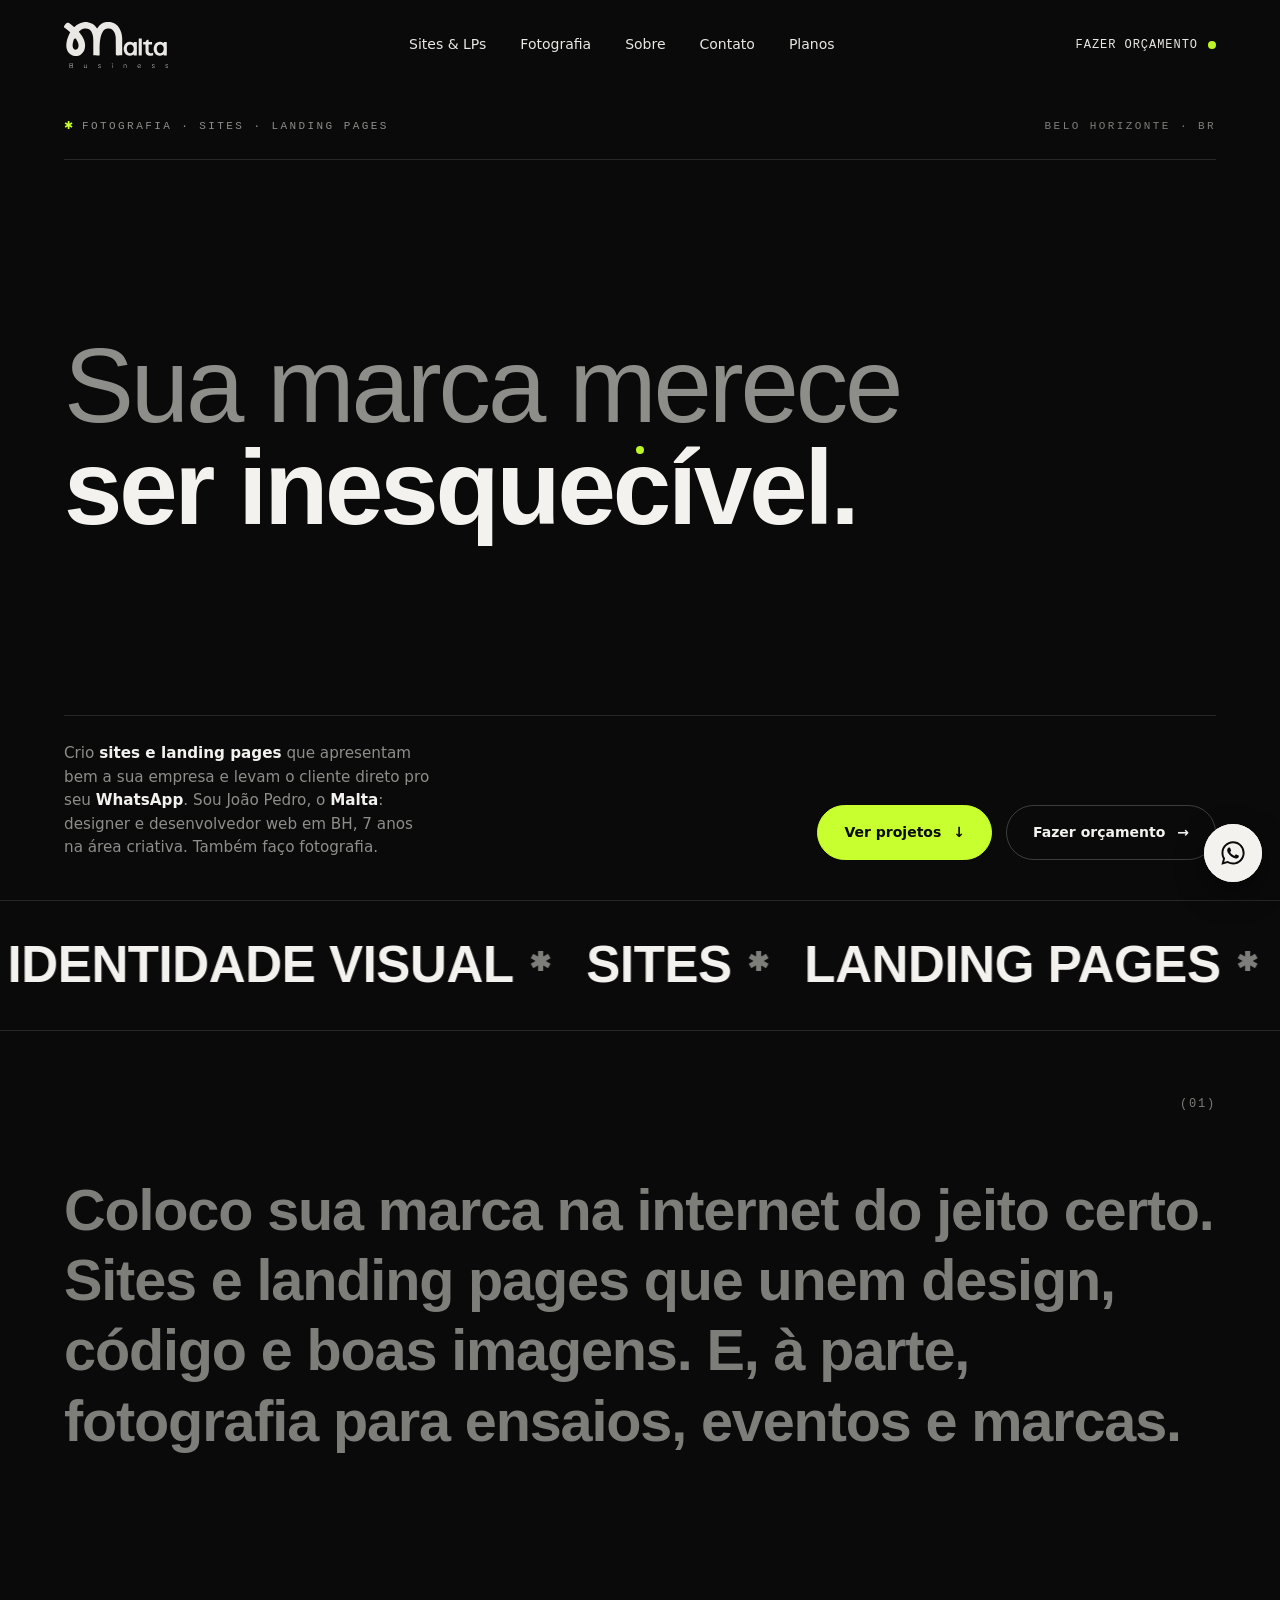
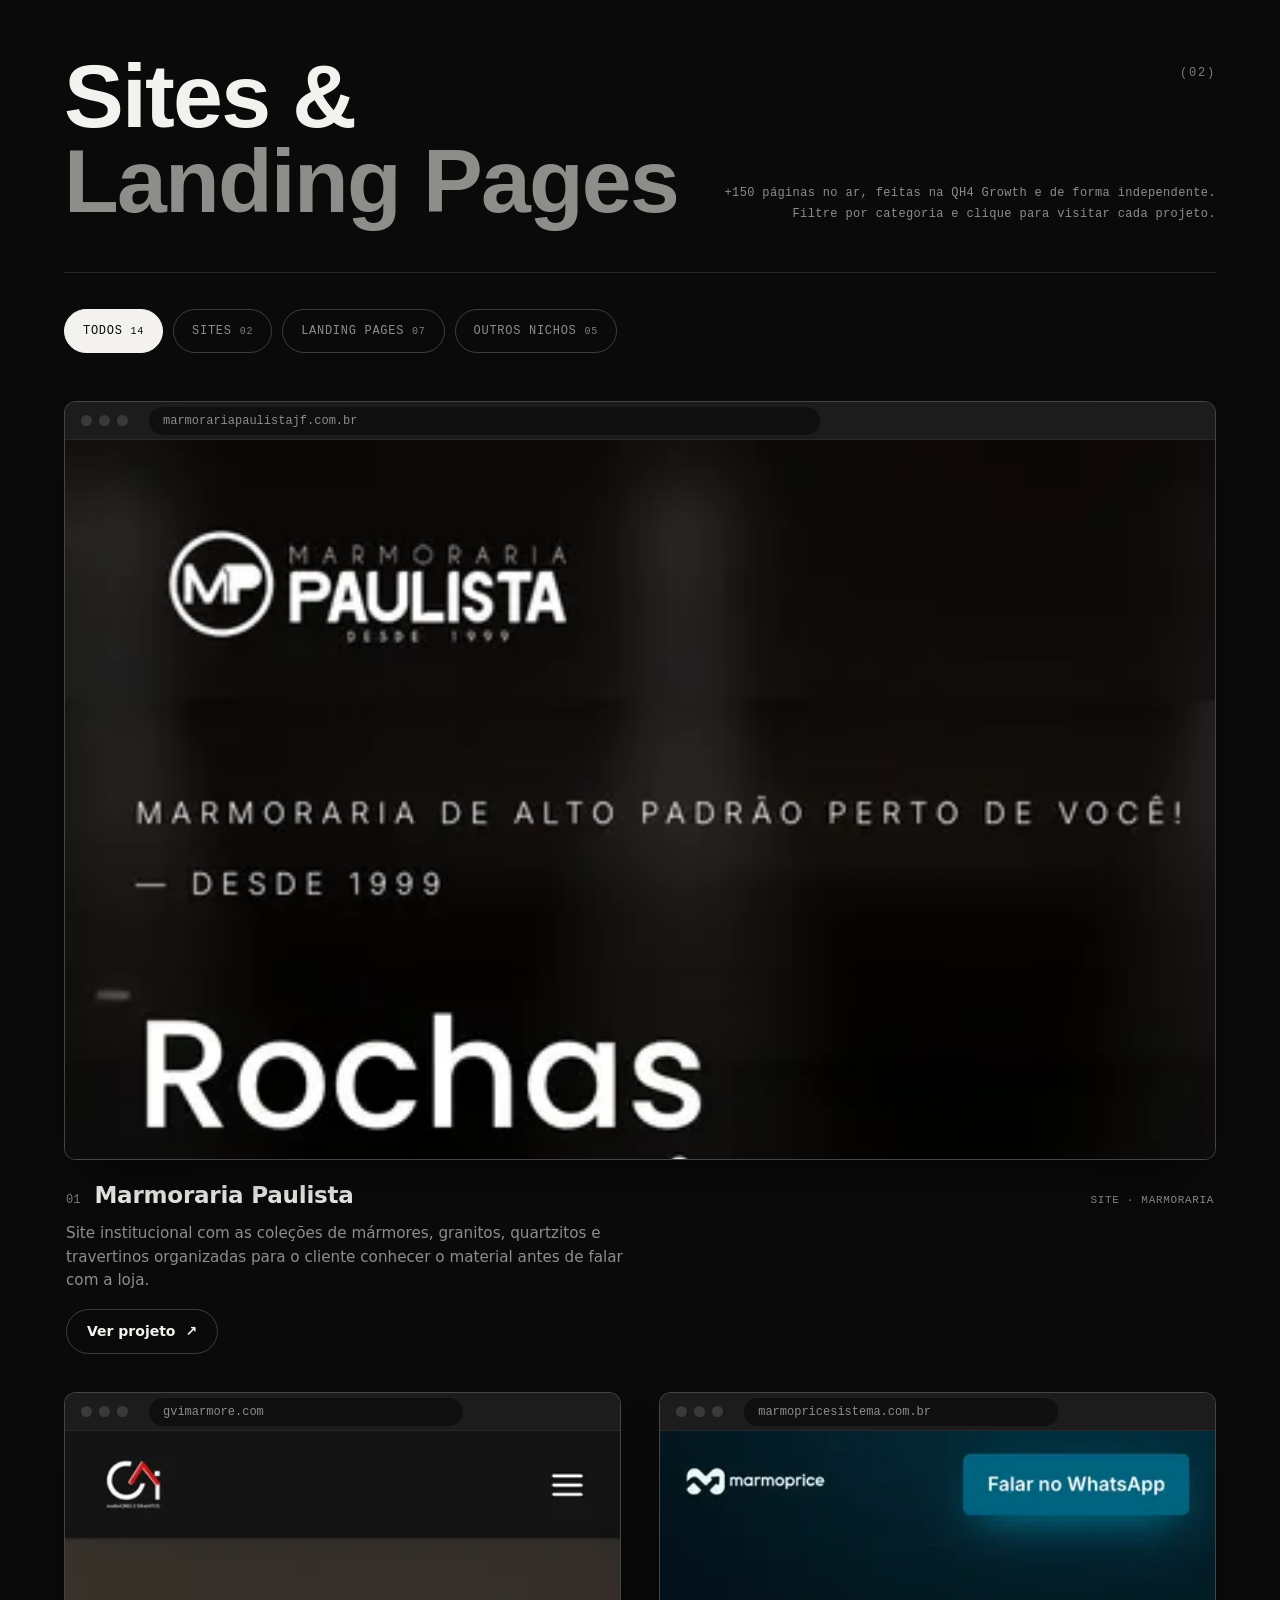
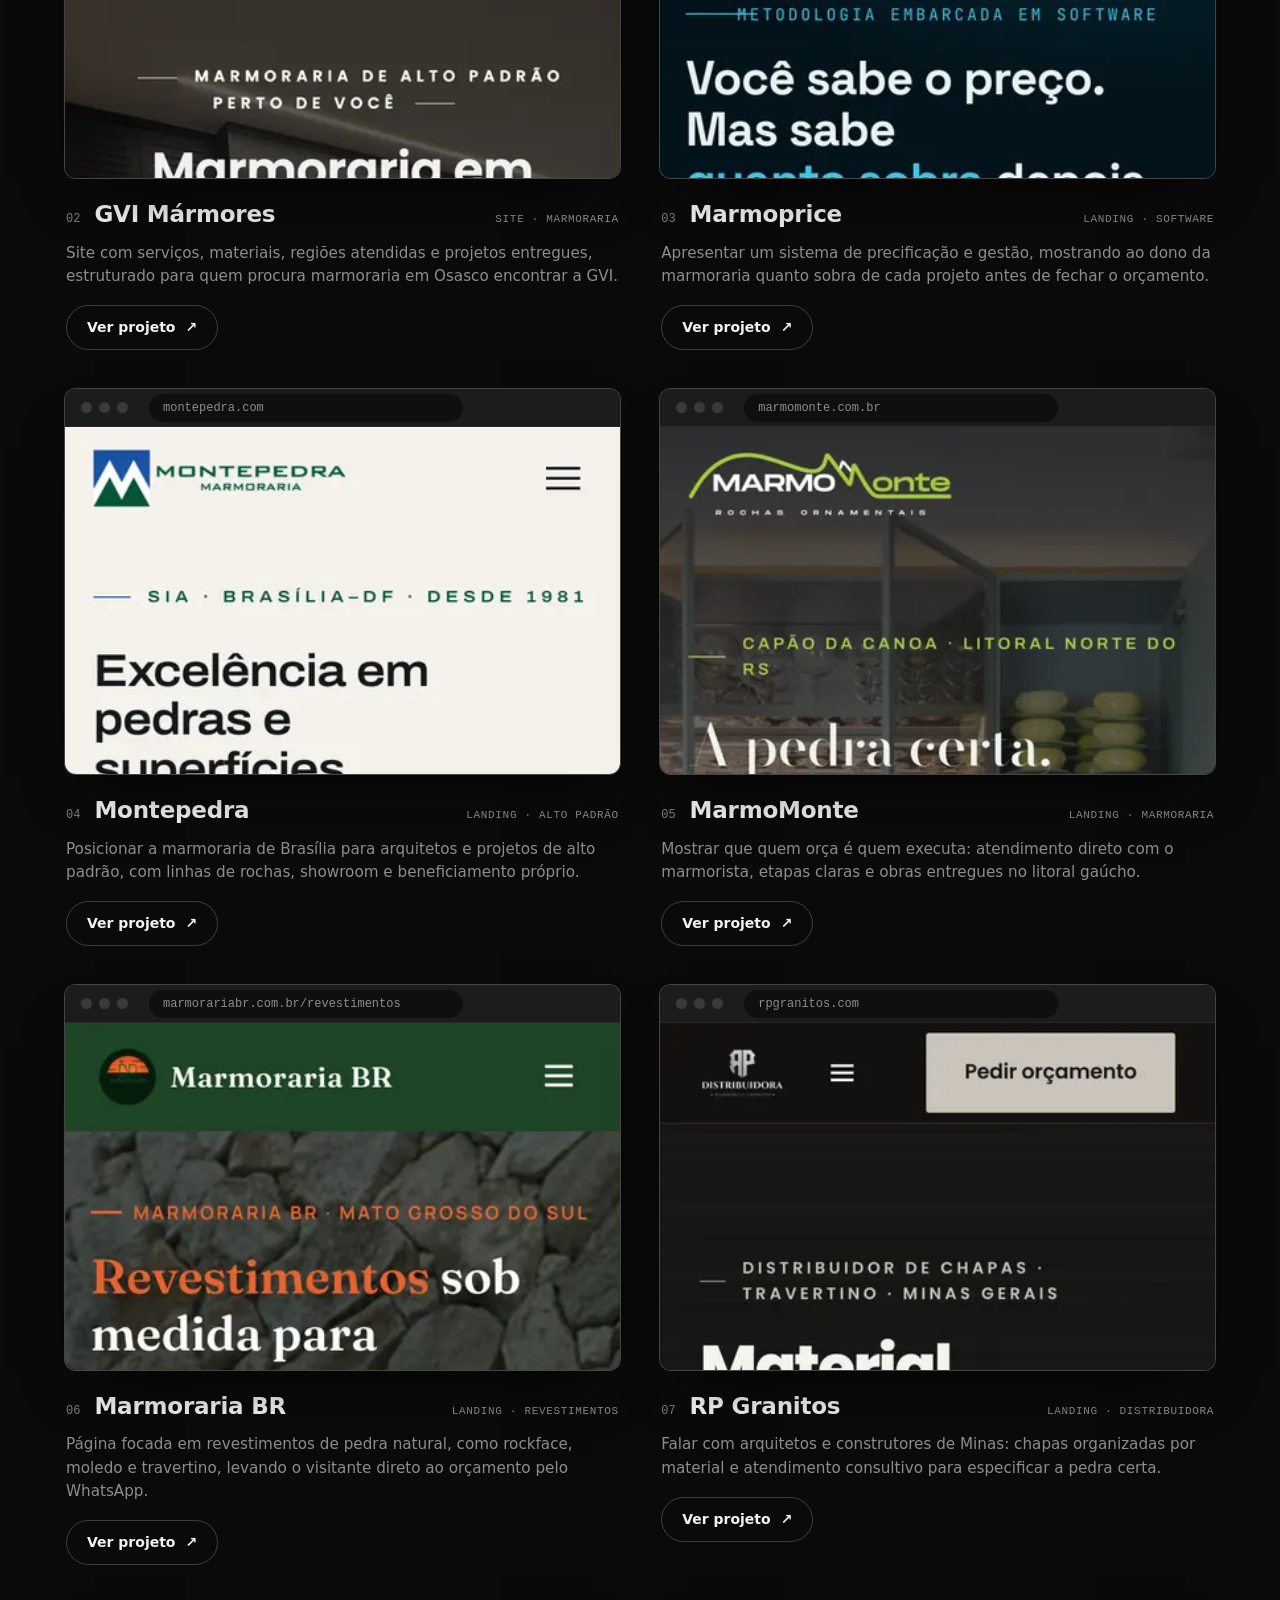
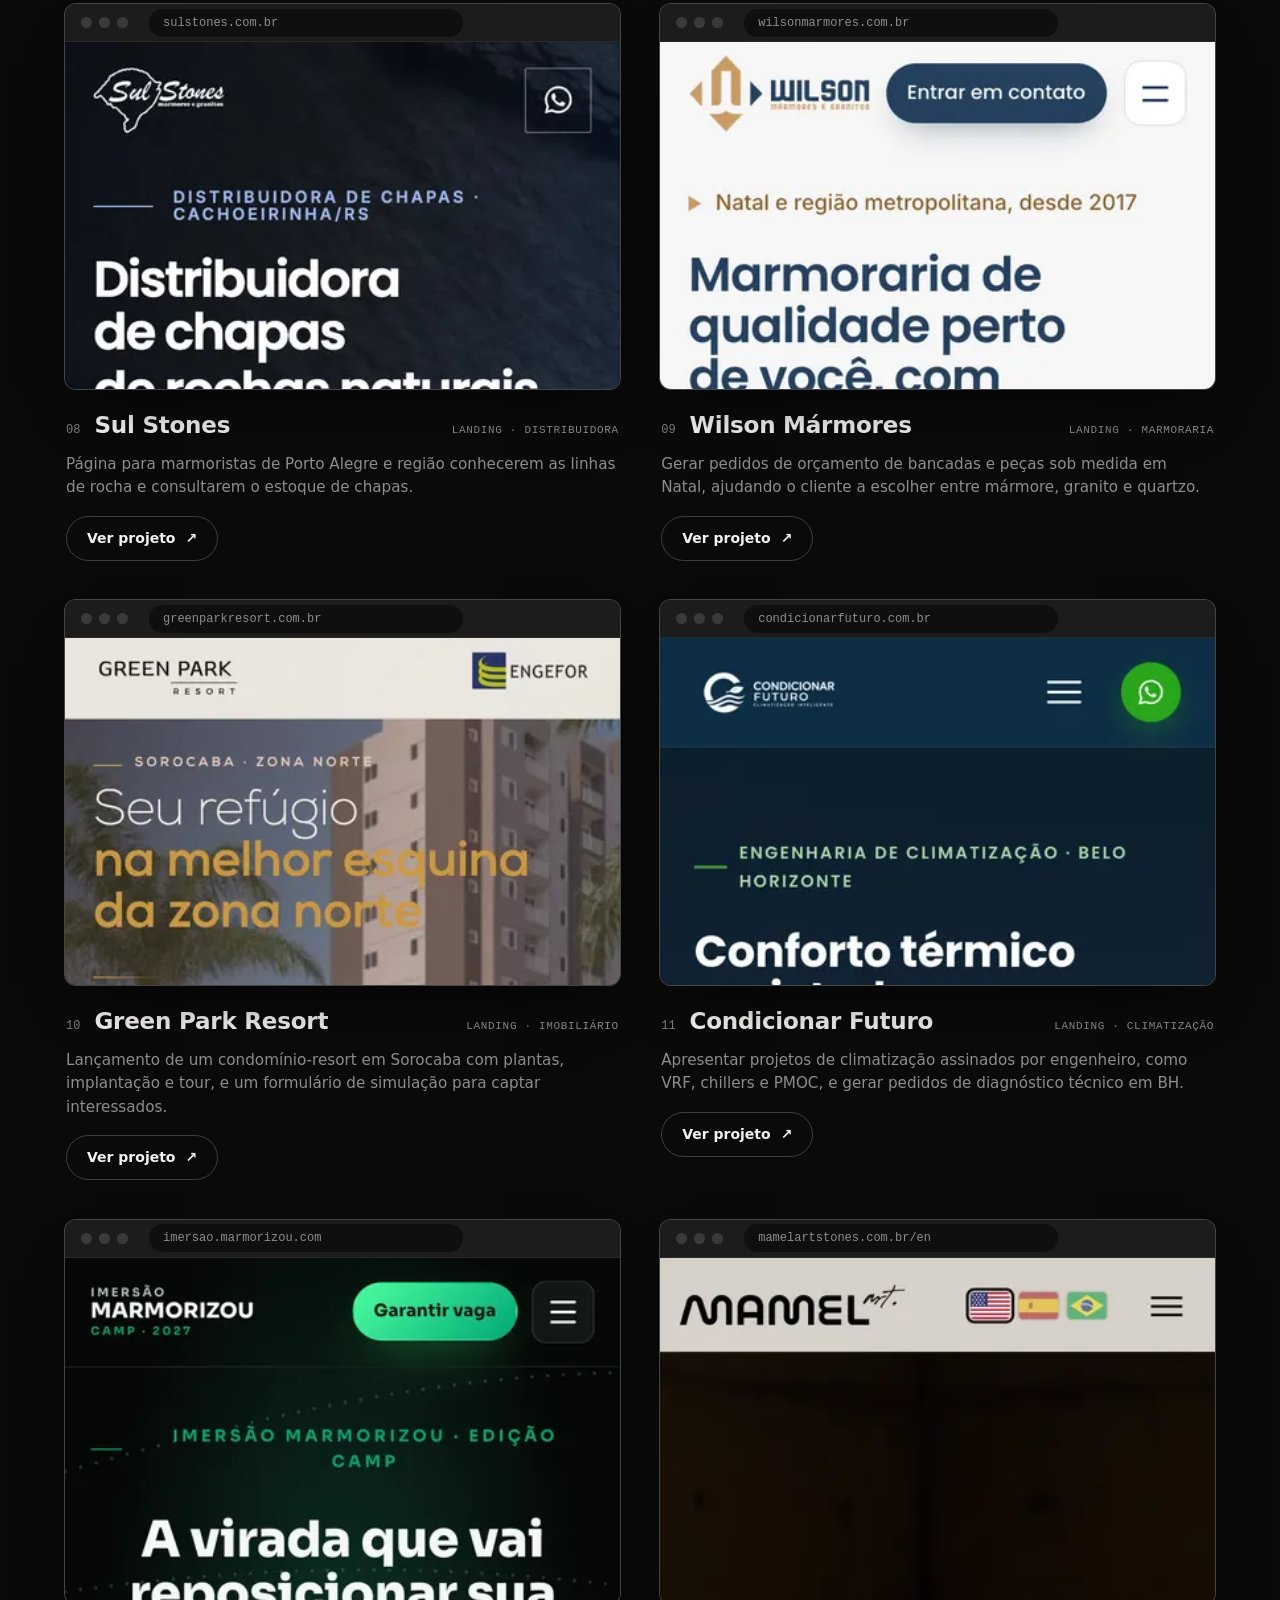
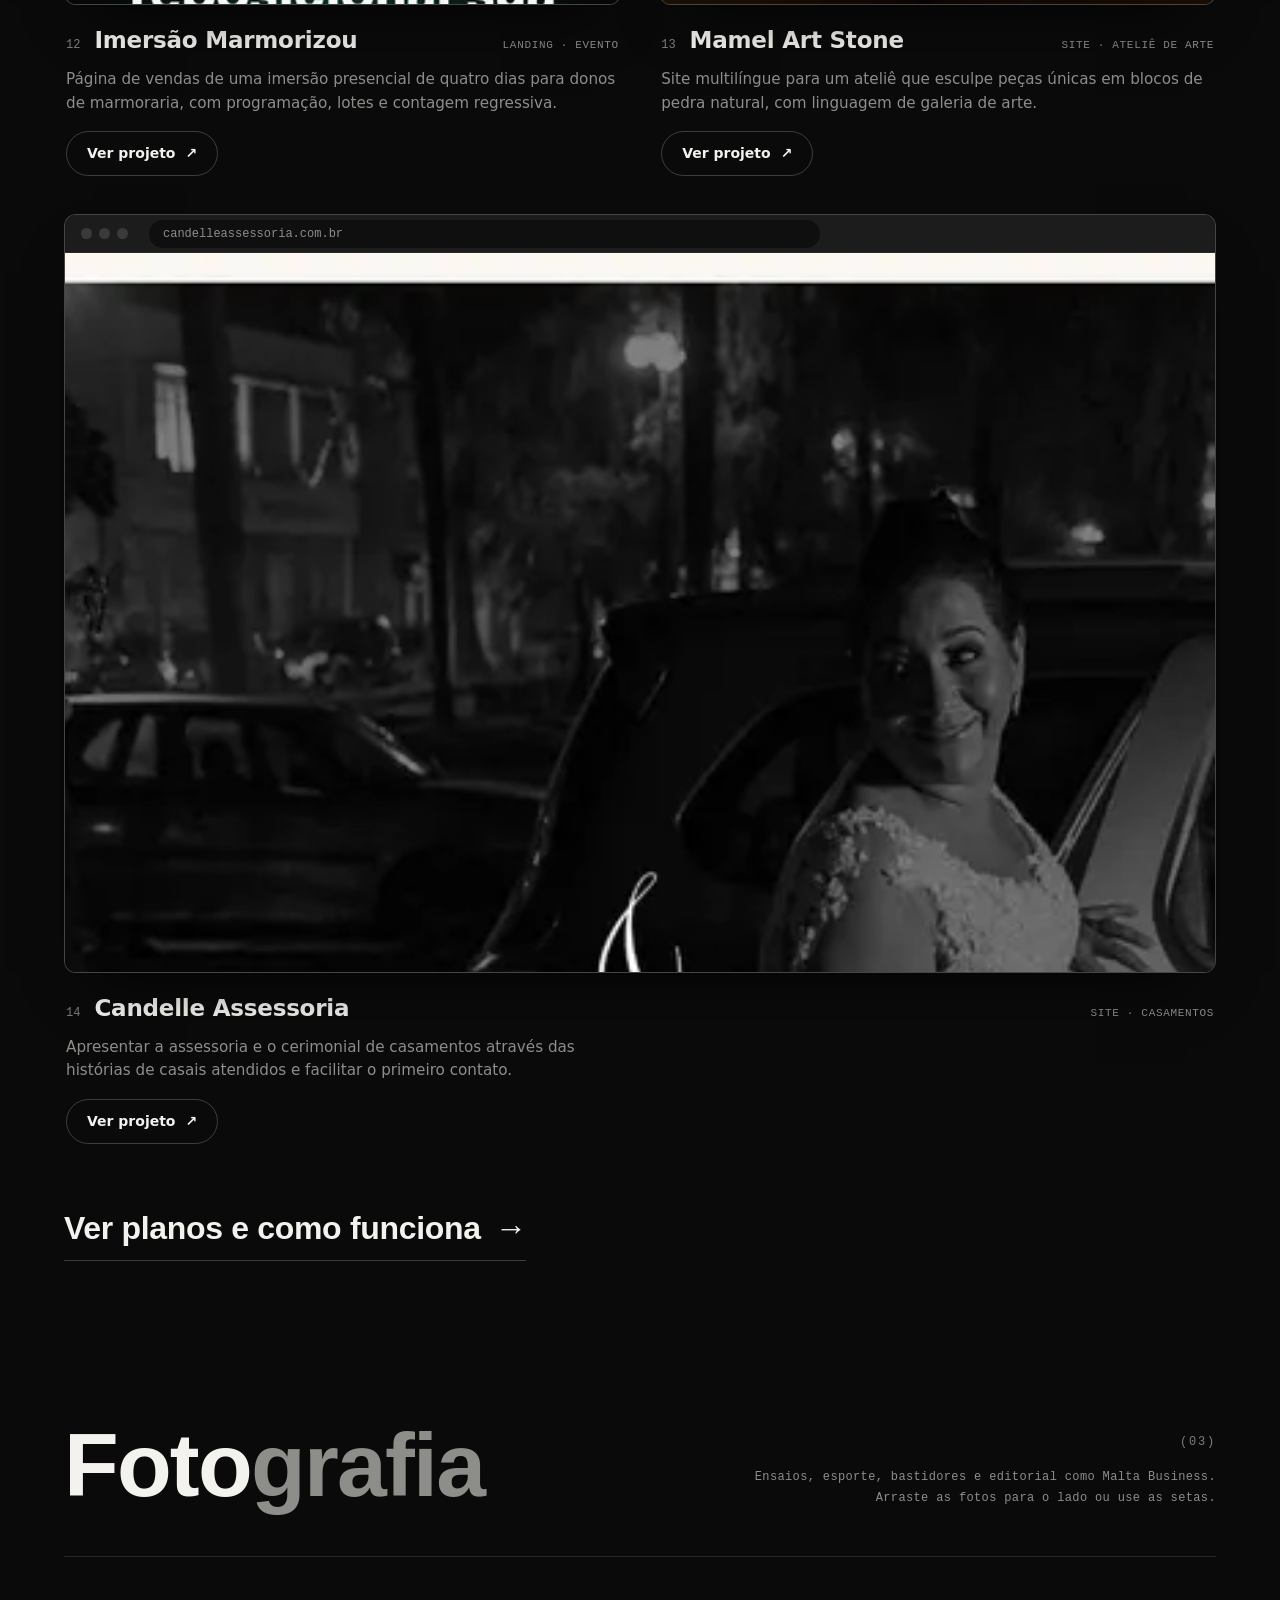
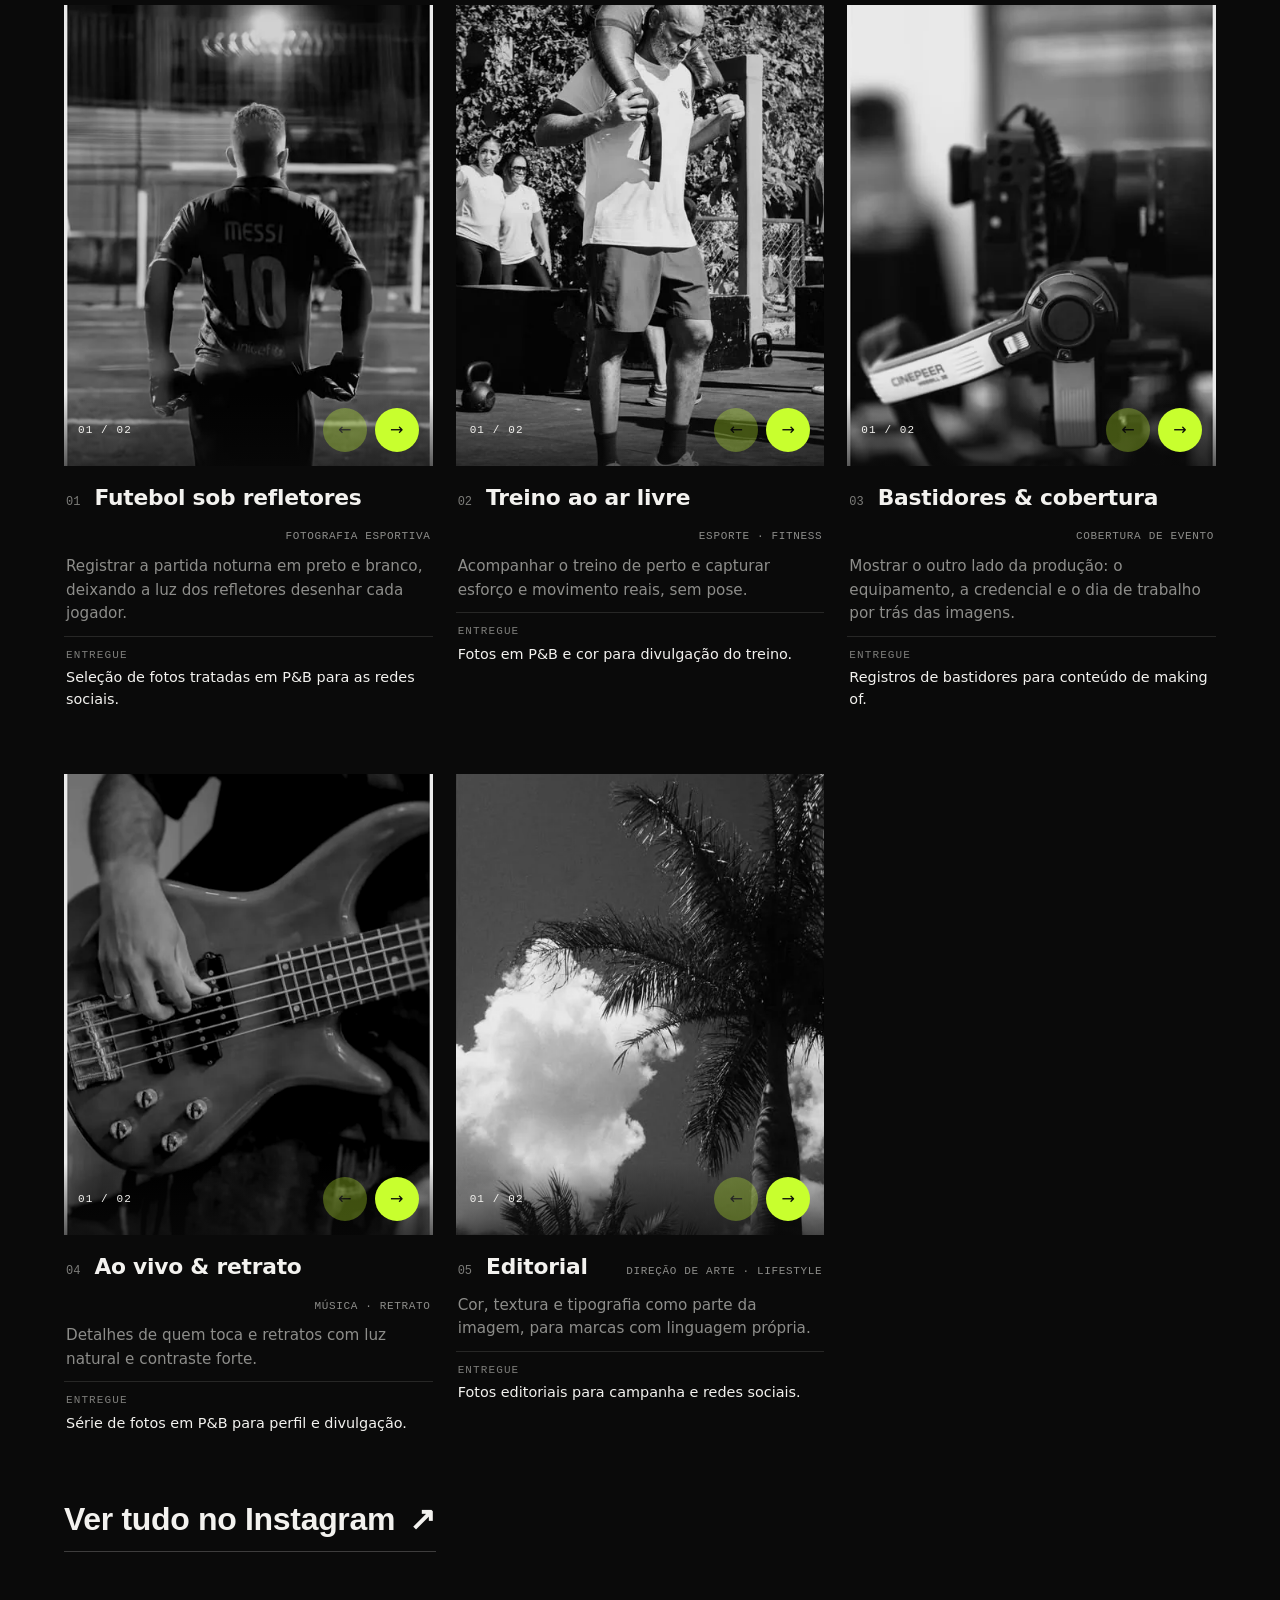
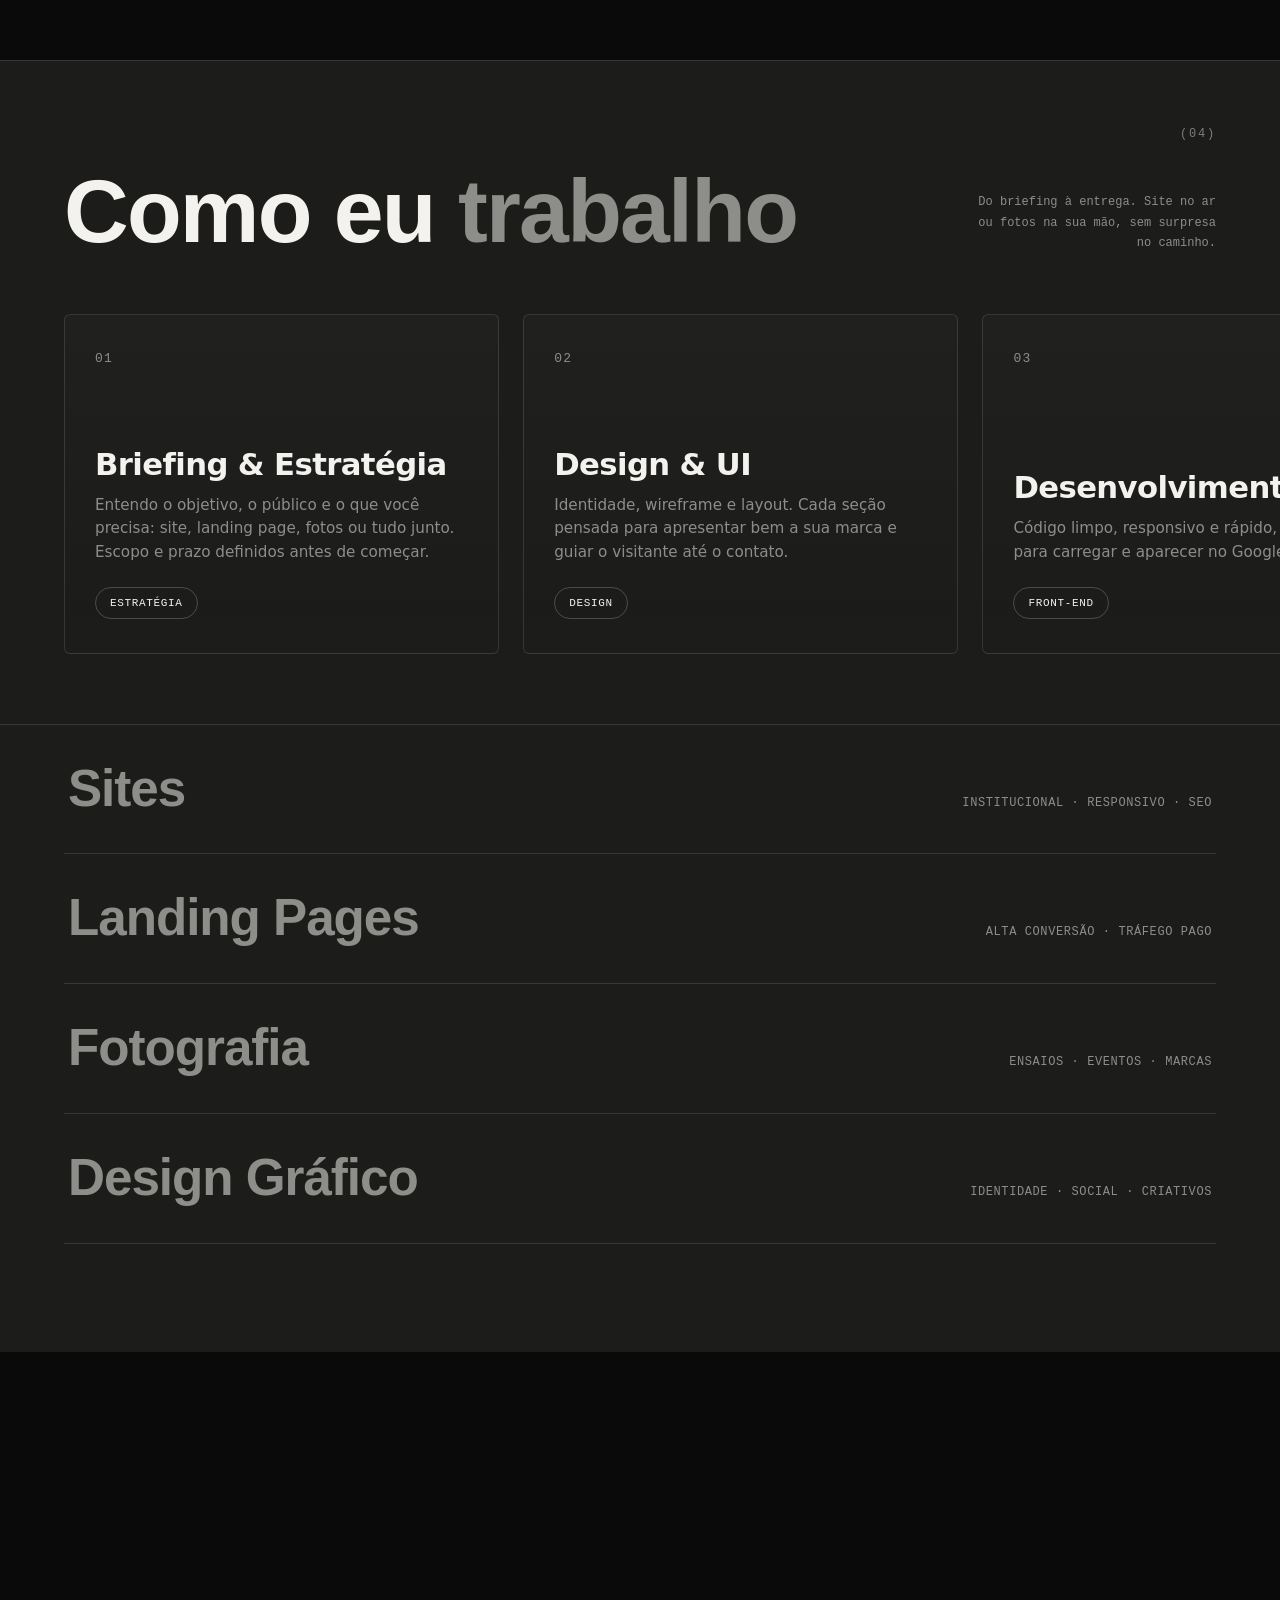
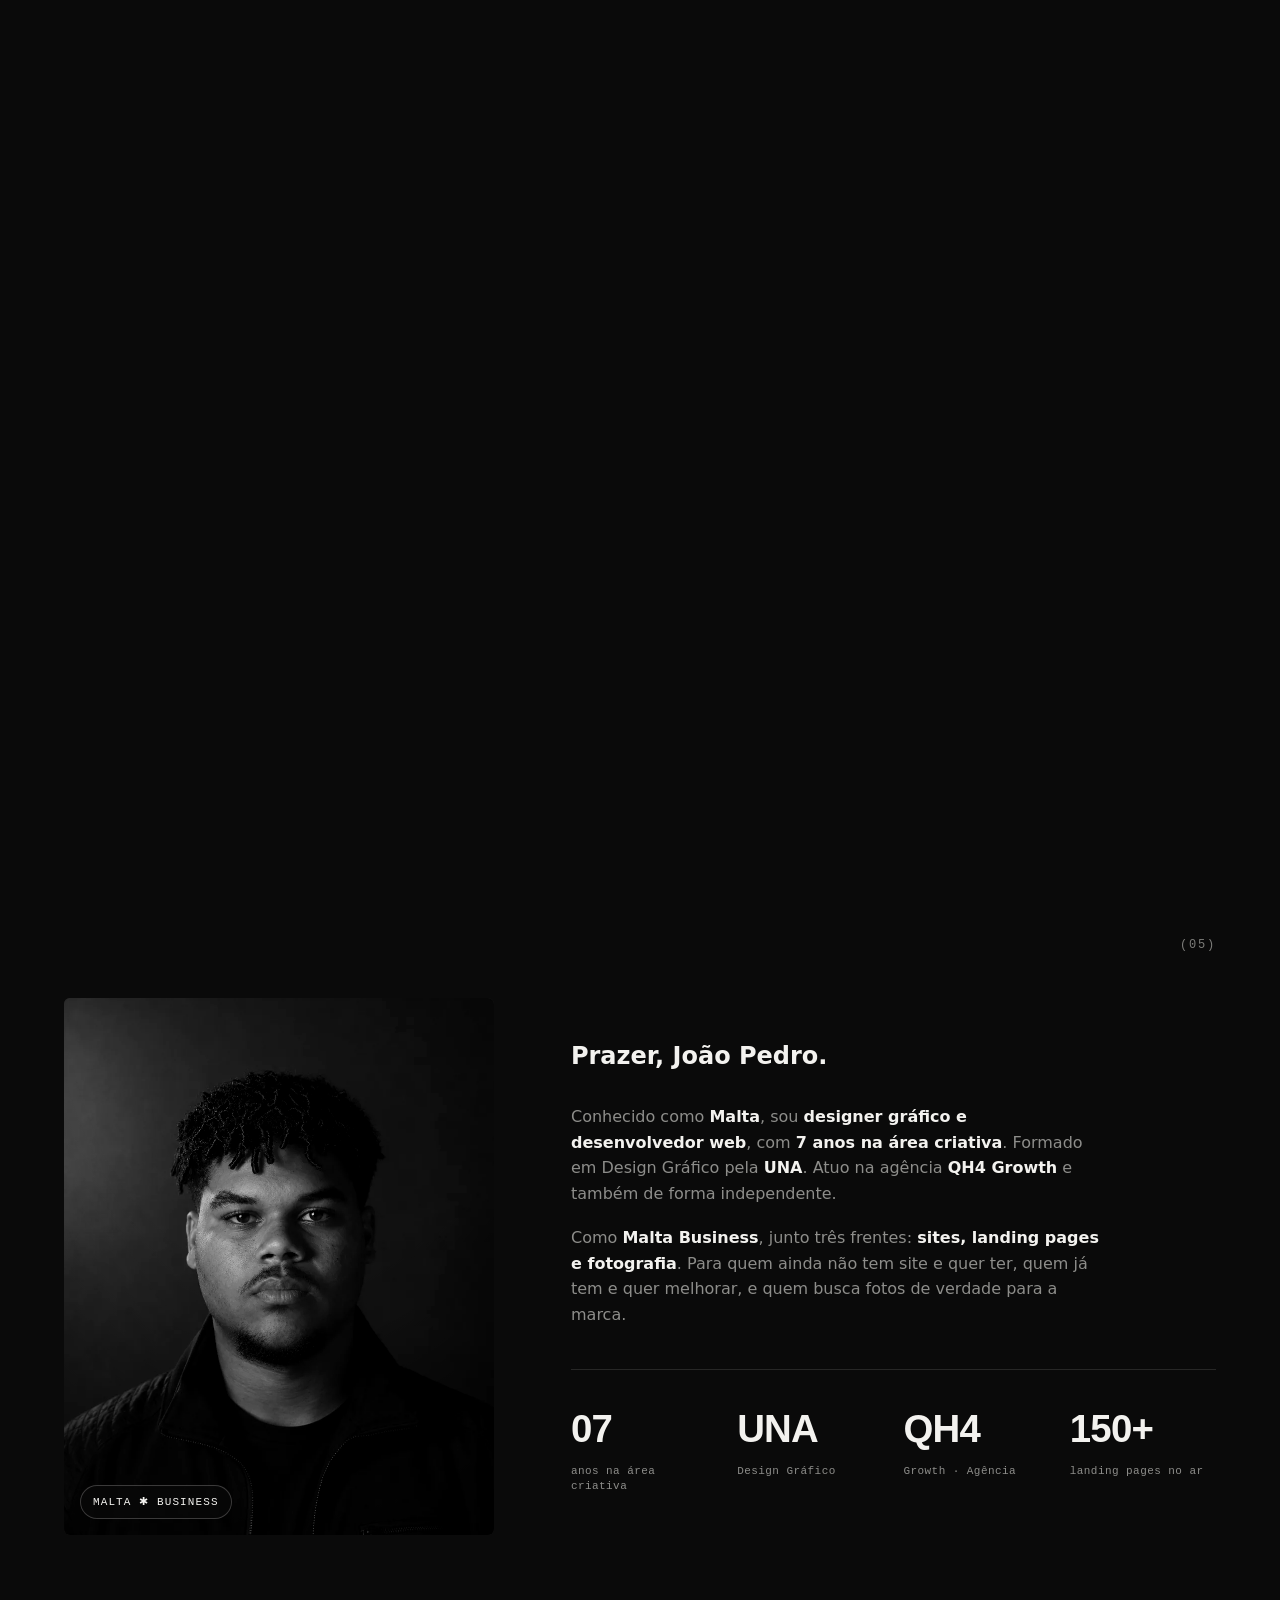
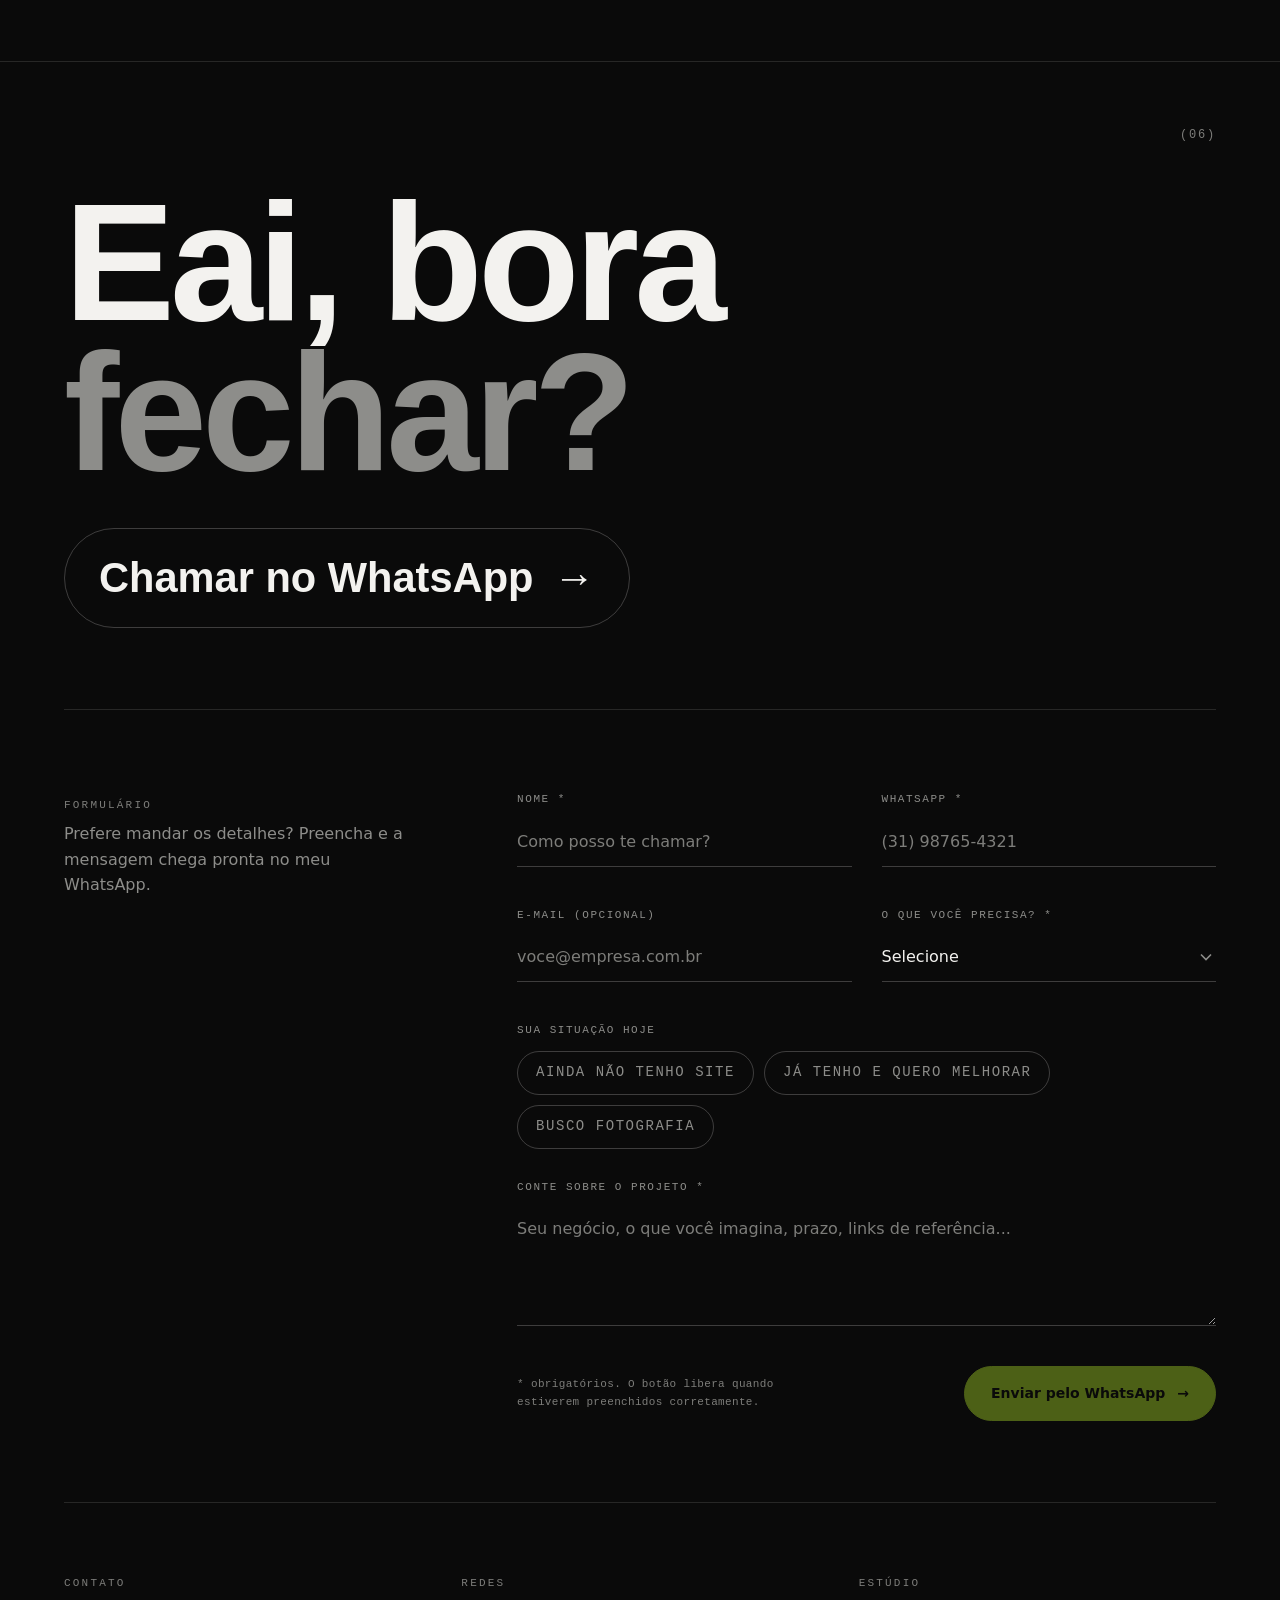
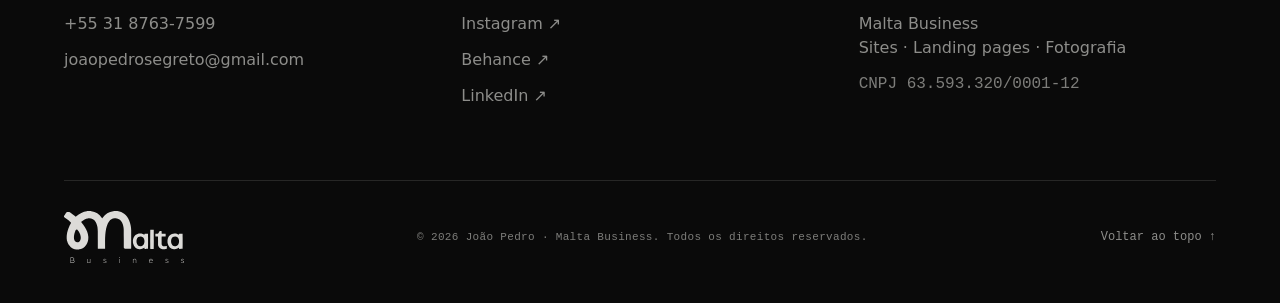
==== commit 174cf73e: "Add files via upload" ====
--- a/index.html
+++ b/index.html
@@ -8,7 +8,9 @@
 <link rel="canonical" href="https://maltabusiness.vercel.app/" />
 <meta name="robots" content="index, follow" />
 <meta name="author" content="João Pedro Malta" />
-<link rel="icon" type="image/png" href="assets/favicon.png" />
+<link rel="icon" href="favicon.ico" sizes="48x48" />
+<link rel="icon" type="image/svg+xml" href="assets/favicon.svg" />
+<link rel="icon" type="image/png" sizes="32x32" href="assets/favicon.png" />
 <link rel="apple-touch-icon" href="assets/apple-touch-icon.png" />
 <link rel="manifest" href="site.webmanifest" />
 <meta property="og:type" content="website" />
@@ -25,7 +27,7 @@
 <meta name="twitter:title" content="Criação de Sites e Landing Pages em BH | Malta Business" />
 <meta name="twitter:description" content="Sites e landing pages que trazem contatos pelo WhatsApp. Belo Horizonte, atendendo todo o Brasil." />
 <meta name="twitter:image" content="https://maltabusiness.vercel.app/assets/og/og-cover.jpg" />
-<meta name="theme-color" content="#0a0a0a" />
+<meta name="theme-color" content="#0A0A0A" />
 <!-- Segurança: Content Security Policy (defesa contra XSS / injeção / exfiltração de dados) -->
 <meta http-equiv="Content-Security-Policy" content="default-src 'self'; script-src 'self'; style-src 'self' 'unsafe-inline' https://fonts.googleapis.com; font-src 'self' https://fonts.gstatic.com; img-src 'self' data:; connect-src 'self'; base-uri 'self'; form-action 'self'; object-src 'none'; frame-src 'none'; upgrade-insecure-requests">
 <meta name="referrer" content="strict-origin-when-cross-origin" />
@@ -34,7 +36,7 @@
 <link rel="preload" as="style" href="https://fonts.googleapis.com/css2?family=Archivo:wght@300;400;500;600;700;800&family=Archivo+Expanded:wght@800&family=JetBrains+Mono:wght@400;500;700&display=swap">
 <link rel="stylesheet" href="https://fonts.googleapis.com/css2?family=Archivo:wght@300;400;500;600;700;800&family=Archivo+Expanded:wght@800&family=JetBrains+Mono:wght@400;500;700&display=swap" media="print" data-fontswap>
 <noscript><link rel="stylesheet" href="https://fonts.googleapis.com/css2?family=Archivo:wght@300;400;500;600;700;800&family=Archivo+Expanded:wght@800&family=JetBrains+Mono:wght@400;500;700&display=swap"></noscript>
-<link rel="preload" as="image" href="assets/logo-malta.png" fetchpriority="high" />
+<link rel="preload" as="image" href="assets/logo-malta.svg" fetchpriority="high" />
 <link rel="stylesheet" href="css/style.css" />
 <script type="application/ld+json">{"@context": "https://schema.org", "@type": "ProfessionalService", "@id": "https://maltabusiness.vercel.app/#malta", "name": "Malta Business", "url": "https://maltabusiness.vercel.app/", "logo": "https://maltabusiness.vercel.app/assets/icon-512.png", "image": "https://maltabusiness.vercel.app/assets/og/og-cover.jpg", "description": "Fotografia, criação de sites e landing pages para empresas e profissionais.", "telephone": "+55-31-8763-7599", "email": "joaopedrosegreto@gmail.com", "taxID": "63.593.320/0001-12", "address": {"@type": "PostalAddress", "addressLocality": "Belo Horizonte", "addressRegion": "MG", "addressCountry": "BR"}, "areaServed": {"@type": "Country", "name": "Brasil"}, "founder": {"@id": "https://maltabusiness.vercel.app/#joao-pedro"}, "sameAs": ["https://www.instagram.com/jp_fmalta/", "https://www.behance.net/joaopedromalta", "https://www.linkedin.com/in/joaopedromalta7"], "hasOfferCatalog": {"@type": "OfferCatalog", "name": "Serviços", "itemListElement": [{"@type": "Offer", "itemOffered": {"@type": "Service", "name": "Criação de sites"}}, {"@type": "Offer", "itemOffered": {"@type": "Service", "name": "Landing pages"}}, {"@type": "Offer", "itemOffered": {"@type": "Service", "name": "Fotografia"}}, {"@type": "Offer", "itemOffered": {"@type": "Service", "name": "Design gráfico"}}]}}</script>
 <script type="application/ld+json">{"@context": "https://schema.org", "@type": "Person", "@id": "https://maltabusiness.vercel.app/#joao-pedro", "name": "João Pedro", "alternateName": "Malta", "jobTitle": "Designer gráfico e desenvolvedor web", "image": "https://maltabusiness.vercel.app/assets/about.webp", "alumniOf": {"@type": "CollegeOrUniversity", "name": "UNA"}, "worksFor": {"@id": "https://maltabusiness.vercel.app/#malta"}, "sameAs": ["https://www.instagram.com/jp_fmalta/", "https://www.behance.net/joaopedromalta", "https://www.linkedin.com/in/joaopedromalta7"]}</script>
@@ -45,7 +47,7 @@
 <!-- LOADER -->
 <div class="loader" id="loader">
   <div class="loader__inner">
-    <img src="assets/logo-malta.png" alt="Malta" class="loader__logo" width="606" height="265" />
+    <img src="assets/logo-malta.svg" alt="Malta" class="loader__logo" width="604" height="265" />
     <div class="loader__bar"><span></span></div>
   </div>
 </div>
@@ -56,7 +58,7 @@
 <!-- NAV -->
 <header class="nav" id="nav">
   <a href="#hero" class="nav__logo" data-cursor>
-    <img src="assets/logo-malta.png" alt="Malta Business" width="606" height="265" />
+    <img src="assets/logo-malta.svg" alt="Malta Business" width="604" height="265" />
   </a>
   <nav class="nav__links">
     <a href="#lps" data-cursor>Sites &amp; LPs</a>
@@ -636,7 +638,7 @@
   </div>
 
   <div class="footer__base">
-    <img src="assets/logo-malta.png" alt="Malta Business" class="footer__logo" width="606" height="265" loading="lazy" />
+    <img src="assets/logo-malta.svg" alt="Malta Business" class="footer__logo" width="604" height="265" loading="lazy" />
     <span>© <span id="year"></span> João Pedro · Malta Business. Todos os direitos reservados.</span>
     <a href="#hero" class="footer__top" data-cursor>Voltar ao topo ↑</a>
   </div>
--- a/css/style.css
+++ b/css/style.css
@@ -1,13 +1,22 @@
 /* ============================================================
    MALTA — João Pedro · Portfólio
-   Identidade: monocromática editorial (base do PDF Malta Business)
+   Identidade: Malta Business (Tinta + Papel, destaque Lima, Cobalto em fundo claro)
    ============================================================ */
 
 :root{
-  --bg:        #0a0a0a;
-  --bg-2:      #0f0f0f;
-  --white:     #f3f2ef;
-  --grey:      #8d8d8a;
+  /* Paleta oficial Malta Business */
+  --tinta:     #0A0A0A;
+  --grafite:   #1C1C1B;
+  --papel:     #F3F2EF;
+  --lima:      #C8FF2E; /* destaque: sempre com texto Tinta; nunca como texto em fundo claro */
+  --cobalto:   #2B4BFF; /* destaque em fundo claro, links */
+  --areia:     #D9D4C7;
+  --accent:    var(--lima);
+  --on-accent: var(--tinta);
+  --bg:        #0A0A0A;
+  --bg-2:      #1C1C1B;
+  --white:     #F3F2EF;
+  --grey:      #8D8D8A;
   --grey-2:    #7d7d7a; /* era #5a5a58: contraste 4.8:1 sobre o fundo (acessibilidade) */
   --line:      rgba(243,242,239,.12);
   --line-2:    rgba(243,242,239,.22);
@@ -32,7 +41,7 @@
   overflow-x:hidden;
   -webkit-tap-highlight-color:transparent;
 }
-::selection{background:var(--white);color:var(--bg)}
+::selection{background:var(--accent);color:var(--on-accent)}
 img{
   display:block;max-width:100%;
   -webkit-user-drag:none;user-select:none;-webkit-user-select:none;
@@ -47,7 +56,7 @@
   font-size:11px;letter-spacing:.22em;text-transform:uppercase;
   color:var(--grey);display:inline-flex;align-items:center;gap:.6em;
 }
-.eyebrow .mark{color:var(--white);font-style:normal}
+.eyebrow .mark{color:var(--accent);font-style:normal}
 .section-index{
   position:absolute;top:var(--gutter);right:var(--gutter);
   font-family:'JetBrains Mono',monospace;font-size:12px;letter-spacing:.15em;
@@ -73,18 +82,18 @@
 .loader__inner{display:flex;flex-direction:column;align-items:center;gap:26px;width:min(260px,60vw)}
 .loader__logo{width:150px;opacity:.95}
 .loader__bar{width:100%;height:1px;background:var(--line);overflow:hidden}
-.loader__bar span{display:block;height:100%;width:0;background:var(--white)}
+.loader__bar span{display:block;height:100%;width:0;background:var(--accent)}
 
 /* ============================================================
    CURSOR
    ============================================================ */
 .cursor{
   position:fixed;top:0;left:0;width:8px;height:8px;border-radius:50%;
-  background:var(--white);pointer-events:none;z-index:9000;
+  background:var(--accent);pointer-events:none;z-index:9000;
   transform:translate(-50%,-50%);mix-blend-mode:difference;
   transition:width .3s var(--ease),height .3s var(--ease),background .3s;
 }
-.cursor.is-hover{width:64px;height:64px;background:var(--white)}
+.cursor.is-hover{width:64px;height:64px;background:var(--accent)}
 .cursor.is-hidden{opacity:0}
 @media (hover:none){.cursor{display:none}}
 
@@ -115,7 +124,7 @@
   font-family:'JetBrains Mono',monospace;font-size:12px;letter-spacing:.08em;
   text-transform:uppercase;
 }
-.nav__cta .dot{width:8px;height:8px;border-radius:50%;background:var(--white);
+.nav__cta .dot{width:8px;height:8px;border-radius:50%;background:var(--accent);
   animation:pulse 2s infinite}
 @keyframes pulse{0%,100%{opacity:1}50%{opacity:.25}}
 .nav__burger{display:none;flex-direction:column;gap:6px;width:30px}
@@ -175,9 +184,9 @@
   border:1px solid var(--line-2);transition:.4s var(--ease);
 }
 .btn i{font-style:normal;transition:transform .4s var(--ease)}
-.btn--solid{background:var(--white);color:var(--bg);border-color:var(--white)}
+.btn--solid{background:var(--accent);color:var(--on-accent);border-color:var(--accent)}
 .btn--solid:hover i{transform:translateY(4px)}
-.btn--ghost:hover{background:var(--white);color:var(--bg);border-color:var(--white)}
+.btn--ghost:hover{background:var(--accent);color:var(--on-accent);border-color:var(--accent)}
 .btn--ghost:hover i{transform:translateX(4px)}
 
 .hero__scroll{
@@ -245,7 +254,7 @@
 .card__media::after{
   content:"↗";position:absolute;top:16px;right:16px;width:40px;height:40px;
   display:flex;align-items:center;justify-content:center;border-radius:50%;
-  background:var(--white);color:var(--bg);font-size:16px;
+  background:var(--accent);color:var(--on-accent);font-size:16px;
   opacity:0;transform:scale(.4);transition:.5s var(--ease);
 }
 .card:hover .card__media::after{opacity:1;transform:scale(1)}
@@ -304,7 +313,7 @@
 .lp:hover .lp__shot img{transform:scale(1.03)}
 .lp__visit{
   position:absolute;left:50%;top:calc(50% + 19px);transform:translate(-50%,-50%) scale(.9);
-  z-index:3;background:var(--white);color:var(--bg);font-weight:600;font-size:14px;
+  z-index:3;background:var(--accent);color:var(--on-accent);font-weight:600;font-size:14px;
   padding:13px 22px;border-radius:100px;opacity:0;transition:.45s var(--ease);pointer-events:none;
   white-space:nowrap;
 }
@@ -361,9 +370,9 @@
   transition:color .4s}
 .srv:hover{padding-left:24px}
 .srv:hover span{color:var(--white)}
-.srv:hover i{color:var(--white)}
+.srv:hover i{color:var(--accent)}
 .srv::before{content:"";position:absolute;left:0;top:50%;width:10px;height:10px;
-  border-radius:50%;background:var(--white);transform:translateY(-50%) scale(0);
+  border-radius:50%;background:var(--accent);transform:translateY(-50%) scale(0);
   transition:transform .4s var(--ease)}
 .srv:hover::before{transform:translateY(-50%) scale(1)}
 .srv:not(:hover) span{color:var(--grey)}
@@ -408,7 +417,7 @@
   border:1px solid var(--line-2);border-radius:100px;padding:18px 34px;
   transition:.4s var(--ease)}
 .footer__big i{font-style:normal;transition:transform .4s var(--ease)}
-.footer__big:hover{background:var(--white);color:var(--bg);border-color:var(--white)}
+.footer__big:hover{background:var(--accent);color:var(--on-accent);border-color:var(--accent)}
 .footer__big:hover i{transform:translateX(6px)}
 
 .footer__cols{display:grid;grid-template-columns:repeat(3,1fr);gap:40px;
@@ -561,8 +570,8 @@
 .plan{border:1px solid var(--line);border-radius:12px;padding:32px 28px;display:flex;flex-direction:column;
   background:linear-gradient(180deg,rgba(255,255,255,.02),transparent);position:relative;transition:border-color .4s,transform .5s var(--ease)}
 .plan:hover{border-color:var(--line-2);transform:translateY(-4px)}
-.plan--featured{border-color:var(--white);background:linear-gradient(180deg,rgba(255,255,255,.06),transparent)}
-.plan__badge{position:absolute;top:-11px;left:28px;background:var(--white);color:var(--bg);
+.plan--featured{border-color:var(--accent);background:linear-gradient(180deg,rgba(255,255,255,.06),transparent)}
+.plan__badge{position:absolute;top:-11px;left:28px;background:var(--accent);color:var(--on-accent);
   font-family:'JetBrains Mono',monospace;font-size:10px;letter-spacing:.12em;text-transform:uppercase;
   padding:6px 12px;border-radius:100px;font-weight:700}
 .plan__name{font-family:'JetBrains Mono',monospace;font-size:12px;letter-spacing:.14em;text-transform:uppercase;color:var(--grey)}
@@ -574,7 +583,7 @@
 .plan__list{list-style:none;margin:26px 0;display:flex;flex-direction:column;gap:13px;flex:1}
 .plan__list li{display:flex;gap:11px;align-items:flex-start;font-size:.92rem;line-height:1.4;color:var(--white)}
 .plan__list li::before{content:"";flex:0 0 16px;height:16px;margin-top:2px;border-radius:50%;
-  background:var(--white);
+  background:var(--accent);
   -webkit-mask:url("data:image/svg+xml,%3Csvg xmlns='http://www.w3.org/2000/svg' viewBox='0 0 24 24'%3E%3Cpath fill='black' d='M9 16.2l-3.5-3.5L4 14.2l5 5 11-11-1.4-1.4z'/%3E%3C/svg%3E") center/12px no-repeat;
   mask:url("data:image/svg+xml,%3Csvg xmlns='http://www.w3.org/2000/svg' viewBox='0 0 24 24'%3E%3Cpath fill='black' d='M9 16.2l-3.5-3.5L4 14.2l5 5 11-11-1.4-1.4z'/%3E%3C/svg%3E") center/12px no-repeat;}
 .plan__list li.off{color:var(--grey-2)}
@@ -584,7 +593,7 @@
 .plan__deadline{font-family:'JetBrains Mono',monospace;font-size:11px;color:var(--grey);
   border-top:1px solid var(--line);padding-top:16px;margin-bottom:20px;letter-spacing:.03em}
 .plan .btn{justify-content:center;width:100%}
-.plan--featured .btn{background:var(--white);color:var(--bg);border-color:var(--white)}
+.plan--featured .btn{background:var(--accent);color:var(--on-accent);border-color:var(--accent)}
 .plans__note{text-align:center;color:var(--grey);font-family:'JetBrains Mono',monospace;
   font-size:12px;margin-top:34px;letter-spacing:.03em;line-height:1.7}
 
@@ -646,7 +655,7 @@
 .lp-tab:hover{color:var(--white);border-color:var(--white)}
 .lp-tab[aria-pressed="true"]{background:var(--white);color:var(--bg);border-color:var(--white)}
 .lp-tab[aria-pressed="true"] sup{color:var(--bg)}
-.lp-tab:focus-visible,.lp__btn:focus-visible,.shoot__btn:focus-visible,.cchoice input:focus-visible+span{outline:2px solid var(--white);outline-offset:3px}
+.lp-tab:focus-visible,.lp__btn:focus-visible,.shoot__btn:focus-visible,.cchoice input:focus-visible+span{outline:2px solid var(--accent);outline-offset:3px}
 
 /* largura cheia controlada pelo JS (1º visível e, se sobrar ímpar, o último) */
 .lp-grid .lp{grid-column:auto;min-width:0}
@@ -673,7 +682,7 @@
 }
 .shoot__track::-webkit-scrollbar{display:none}
 .shoot__track.is-drag{cursor:grabbing;scroll-snap-type:none;scroll-behavior:auto}
-.shoot__track:focus-visible{outline:2px solid var(--white);outline-offset:-2px}
+.shoot__track:focus-visible{outline:2px solid var(--accent);outline-offset:-2px}
 .shoot__slide{flex:0 0 100%;height:100%;scroll-snap-align:start;scroll-snap-stop:always;overflow:hidden}
 .shoot__slide img{
   width:100%;height:100%;object-fit:cover;
@@ -688,7 +697,7 @@
 .shoot__count{font-family:'JetBrains Mono',monospace;font-size:11px;letter-spacing:.1em;color:var(--white)}
 .shoot__btns{display:flex;gap:8px;pointer-events:auto}
 .shoot__btn{
-  width:44px;height:44px;border-radius:50%;background:var(--white);color:var(--bg);font-size:16px;
+  width:44px;height:44px;border-radius:50%;background:var(--accent);color:var(--on-accent);font-size:16px;
   display:flex;align-items:center;justify-content:center;transition:transform .4s var(--ease),opacity .4s;
 }
 .shoot__btn:hover{transform:scale(1.08)}
@@ -738,7 +747,7 @@
 .cfield select{cursor:pointer;background-image:url("data:image/svg+xml,%3Csvg xmlns='http://www.w3.org/2000/svg' width='12' height='8' viewBox='0 0 12 8'%3E%3Cpath d='M1 1.5l5 5 5-5' fill='none' stroke='%238d8d8a' stroke-width='1.6'/%3E%3C/svg%3E");background-repeat:no-repeat;background-position:right 4px center;padding-right:28px}
 .cfield select option{background:var(--bg-2);color:var(--white)}
 .cfield input::placeholder,.cfield textarea::placeholder{color:var(--grey-2)}
-.cfield input:focus,.cfield select:focus,.cfield textarea:focus{border-color:var(--white)}
+.cfield input:focus,.cfield select:focus,.cfield textarea:focus{border-color:var(--accent)}
 .cfield.is-invalid input,.cfield.is-invalid select,.cfield.is-invalid textarea{border-color:#d9776b}
 .cfield__err{font-size:12px;color:#e9958a;min-height:0}
 .cchoices{display:flex;flex-wrap:wrap;gap:10px}
@@ -862,7 +871,7 @@
 .plan__lock i{font-style:normal;transition:transform .4s var(--ease)}
 .plan__reveal:hover .plan__lock i{transform:translateX(4px)}
 .plan__reveal:active .plan__lock{transform:translateY(-62%) scale(.96)}
-.plan__reveal:focus-visible,.addon__reveal:focus-visible{outline:2px solid var(--white);outline-offset:3px}
+.plan__reveal:focus-visible,.addon__reveal:focus-visible{outline:2px solid var(--accent);outline-offset:3px}
 
 .addon__reveal{
   display:inline-flex;align-items:center;gap:8px;flex-wrap:wrap;text-align:left;cursor:pointer;
@@ -875,3 +884,71 @@
 
 /* preço "de" visível como âncora */
 .plan__promo s{font-size:14px;color:var(--white);opacity:.65}
+
+/* ============================================================
+   BLACK FRIDAY (até 01/12): faixas animadas + popup do cupom
+   ============================================================ */
+.black-tape{position:relative;overflow:hidden;pointer-events:none;user-select:none}
+.black-tape--top{height:150px;margin-top:4vh}
+.black-tape--mid{height:64px;margin:20px calc(var(--gutter) * -1) 60px}
+.black-tape__band{position:absolute;left:-5%;width:110%;padding:14px 0;white-space:nowrap;overflow:hidden}
+.black-tape--top .black-tape__band--a{top:28px;transform:rotate(-2.2deg);background:var(--white);color:var(--bg);z-index:2}
+.black-tape--top .black-tape__band--b{top:66px;transform:rotate(1.8deg);background:var(--bg);color:var(--white);border-block:1px solid var(--line-2)}
+.black-tape--mid .black-tape__band--a{top:8px;transform:rotate(-1deg);background:var(--white);color:var(--bg)}
+.black-tape__track{display:inline-flex;align-items:center;will-change:transform;animation:tapeL 32s linear infinite}
+.black-tape__band--b .black-tape__track{animation-name:tapeR;animation-duration:38s}
+.black-tape__track span{
+  font-family:'Archivo Expanded','Archivo',sans-serif;font-weight:800;text-transform:uppercase;
+  font-size:clamp(1rem,1.9vw,1.45rem);letter-spacing:.01em;padding:0 .7em;
+}
+.black-tape__track i{font-style:normal;font-family:'JetBrains Mono',monospace;font-size:.9rem;opacity:.6}
+@keyframes tapeL{to{transform:translateX(-50%)}}
+@keyframes tapeR{from{transform:translateX(-50%)}to{transform:translateX(0)}}
+
+.bmodal{border:0;padding:0;background:transparent;color:var(--white);
+  width:min(500px,calc(100% - 32px));max-width:none;max-height:calc(100dvh - 32px);margin:auto;overflow:visible}
+.bmodal::backdrop{background:rgba(10,10,10,.78);backdrop-filter:blur(6px);-webkit-backdrop-filter:blur(6px)}
+.bmodal[open]{animation:bmIn .55s var(--ease)}
+.bmodal[open]::backdrop{animation:bmFade .4s ease}
+@keyframes bmIn{from{opacity:0;transform:translateY(28px) scale(.97)}to{opacity:1;transform:none}}
+@keyframes bmFade{from{opacity:0}to{opacity:1}}
+.bmodal__box{position:relative;background:var(--bg-2);border:1px solid var(--white);border-radius:14px;
+  padding:clamp(28px,5vw,44px);text-align:center;max-height:calc(100dvh - 32px);overflow:auto;
+  box-shadow:0 40px 90px rgba(0,0,0,.6)}
+.bmodal__close{position:absolute;top:12px;right:12px;width:44px;height:44px;border-radius:50%;
+  border:1px solid var(--line-2);font-size:22px;line-height:1;color:var(--white);
+  display:flex;align-items:center;justify-content:center;transition:.4s var(--ease)}
+.bmodal__close:hover{background:var(--white);color:var(--bg);border-color:var(--white)}
+.bmodal__eyebrow{display:inline-block;font-family:'JetBrains Mono',monospace;font-size:11px;letter-spacing:.16em;
+  text-transform:uppercase;background:var(--white);color:var(--bg);padding:7px 14px;border-radius:100px;font-weight:700}
+.bmodal__title{font-family:'Archivo',sans-serif;font-weight:300;font-size:clamp(1.7rem,5vw,2.5rem);
+  line-height:1.05;letter-spacing:-.025em;margin:22px 0 14px;color:var(--grey)}
+.bmodal__title b{font-family:'Archivo Expanded','Archivo',sans-serif;font-weight:800;color:var(--white);
+  font-size:1.35em;letter-spacing:-.02em}
+.bmodal__lead{color:var(--grey);line-height:1.55;max-width:36ch;margin:0 auto 22px}
+.bmodal__coupon{display:flex;align-items:center;justify-content:space-between;gap:12px;
+  border:1px dashed var(--white);border-radius:10px;padding:10px 10px 10px 20px;margin-bottom:12px}
+.bmodal__code{font-family:'JetBrains Mono',monospace;font-weight:700;font-size:clamp(1.15rem,4vw,1.5rem);letter-spacing:.14em}
+.bmodal__copy{font-weight:600;font-size:13px;border:1px solid var(--line-2);border-radius:100px;padding:10px 16px;min-height:44px;transition:.4s var(--ease)}
+.bmodal__copy:hover,.bmodal__copy.is-done{background:var(--white);color:var(--bg);border-color:var(--white)}
+.bmodal__timer{font-family:'JetBrains Mono',monospace;font-size:12px;letter-spacing:.06em;color:var(--grey);margin-bottom:22px}
+.bmodal__timer b{color:var(--white);font-weight:700}
+.bmodal__cta{width:100%;justify-content:center}
+.bmodal__later{margin-top:14px;font-size:13px;color:var(--grey);border-bottom:1px solid var(--line-2);padding:8px 2px;min-height:44px}
+.bmodal__later:hover{color:var(--white)}
+body.modal-open{overflow:hidden}
+body.modal-open .wa-float{opacity:0;pointer-events:none}
+
+@media (max-width:640px){
+  .black-tape--top{height:120px}
+  .black-tape--top .black-tape__band--a{top:20px}
+  .black-tape--top .black-tape__band--b{top:54px}
+  .black-tape__band{padding:11px 0}
+}
+@media (prefers-reduced-motion:reduce){.black-tape__track{animation:none}.bmodal[open],.bmodal[open]::backdrop{animation:none}}
+
+/* ============================================================
+   PROTEÇÃO DE CONTEÚDO: sem seleção de texto fora dos campos
+   ============================================================ */
+body{-webkit-user-select:none;user-select:none;-webkit-touch-callout:none}
+input,textarea,select,[contenteditable="true"]{-webkit-user-select:text;user-select:text}
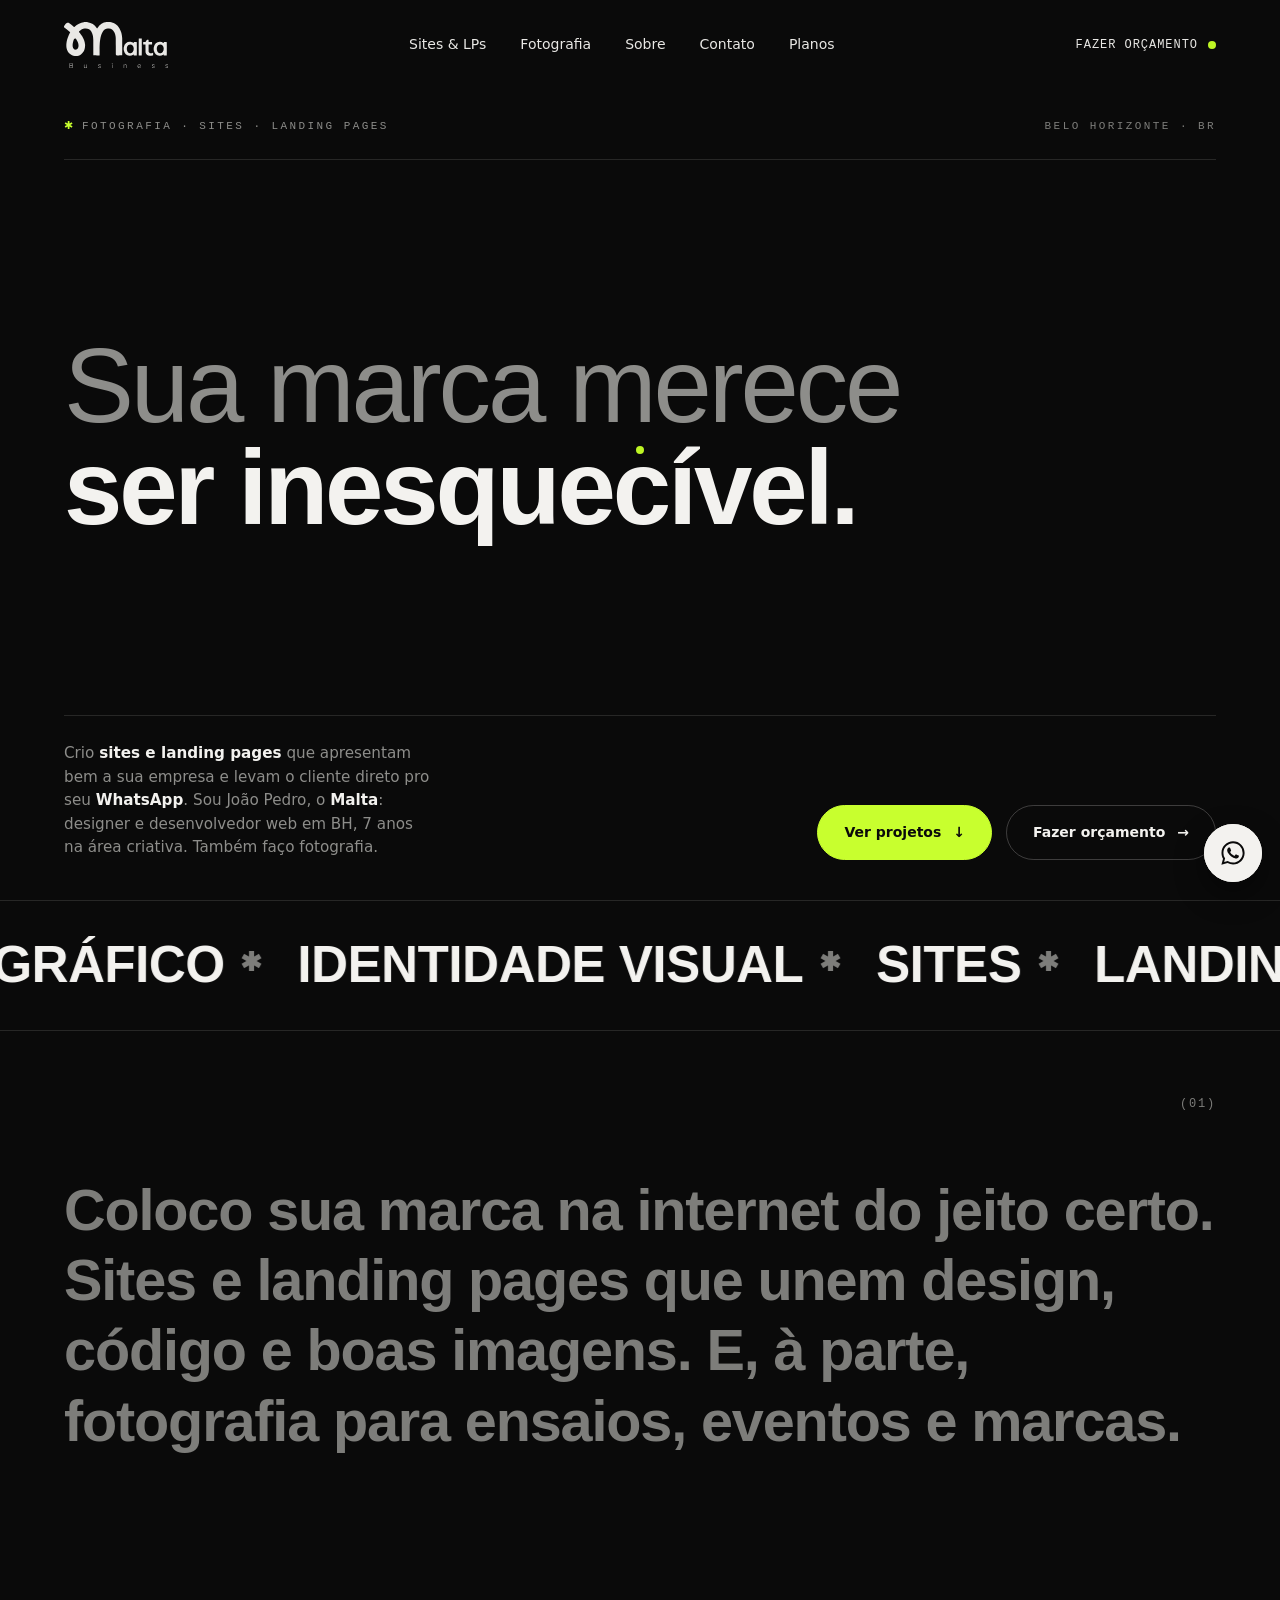
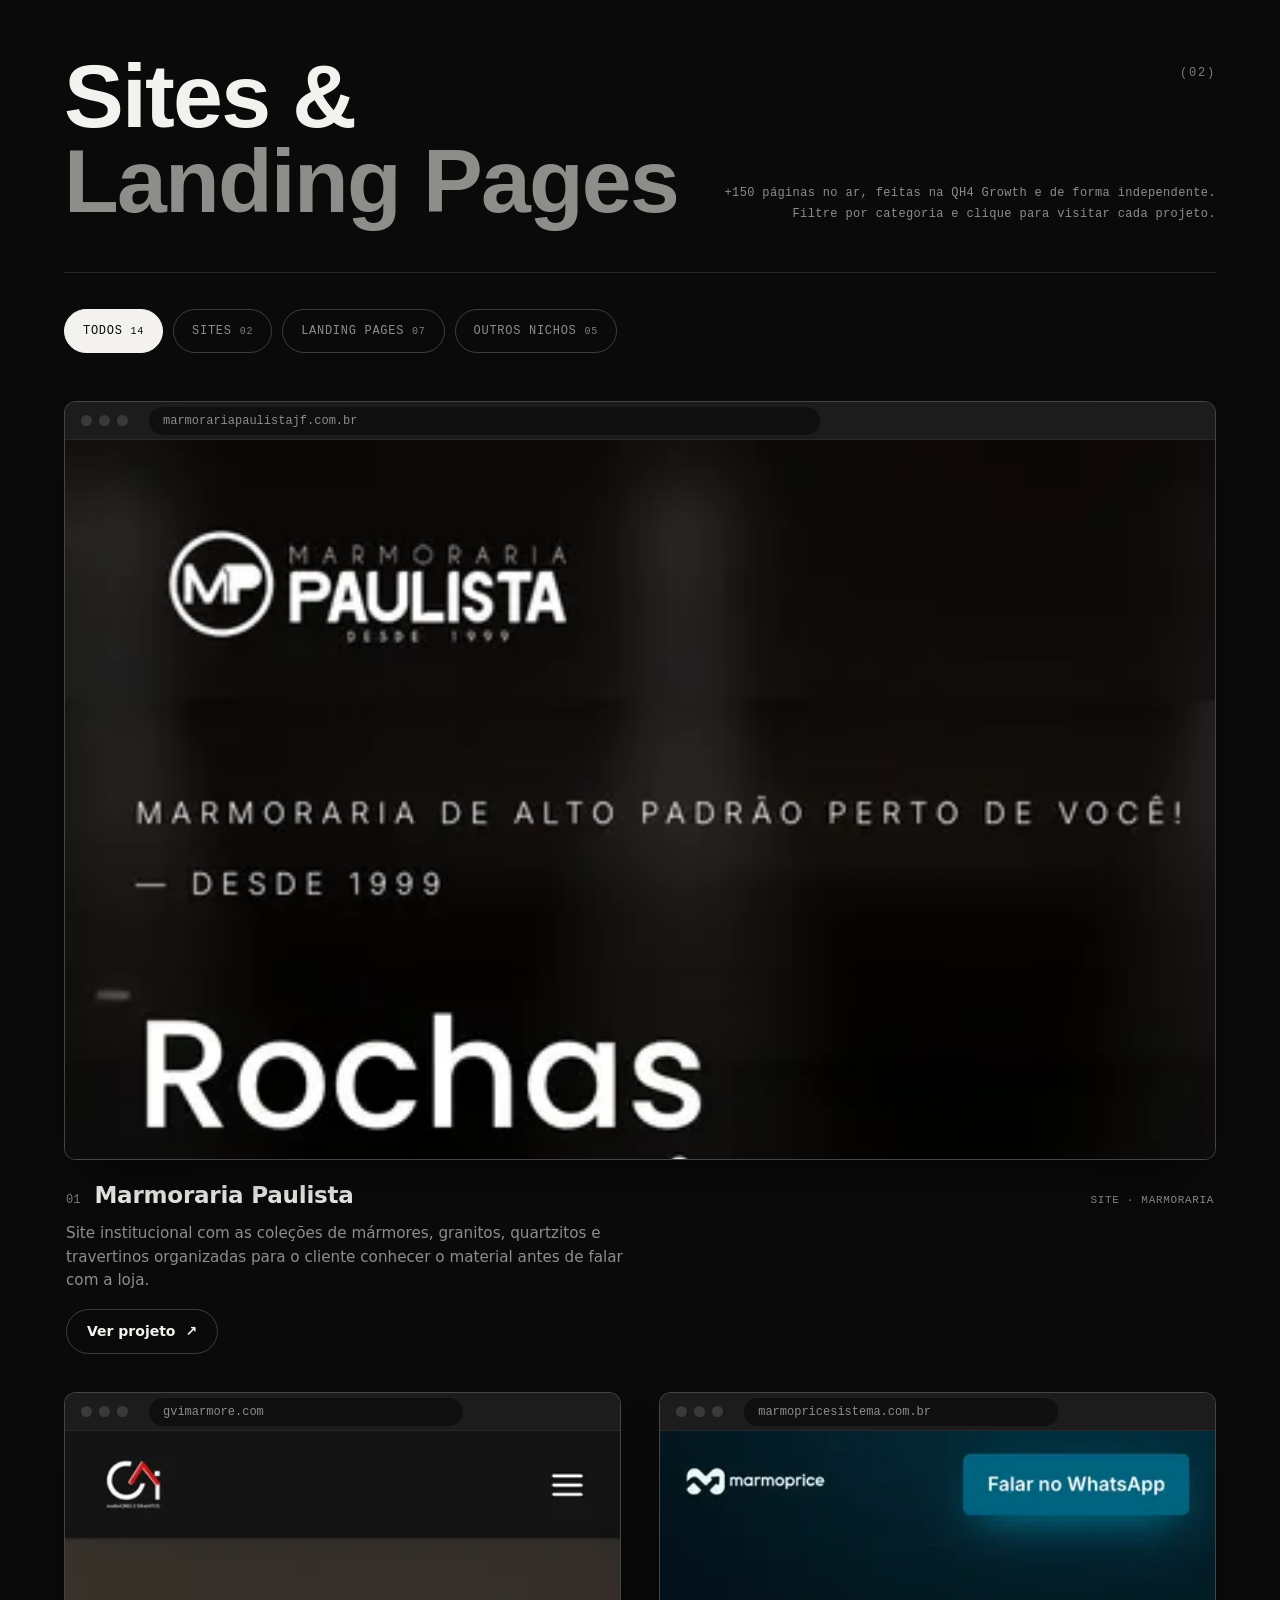
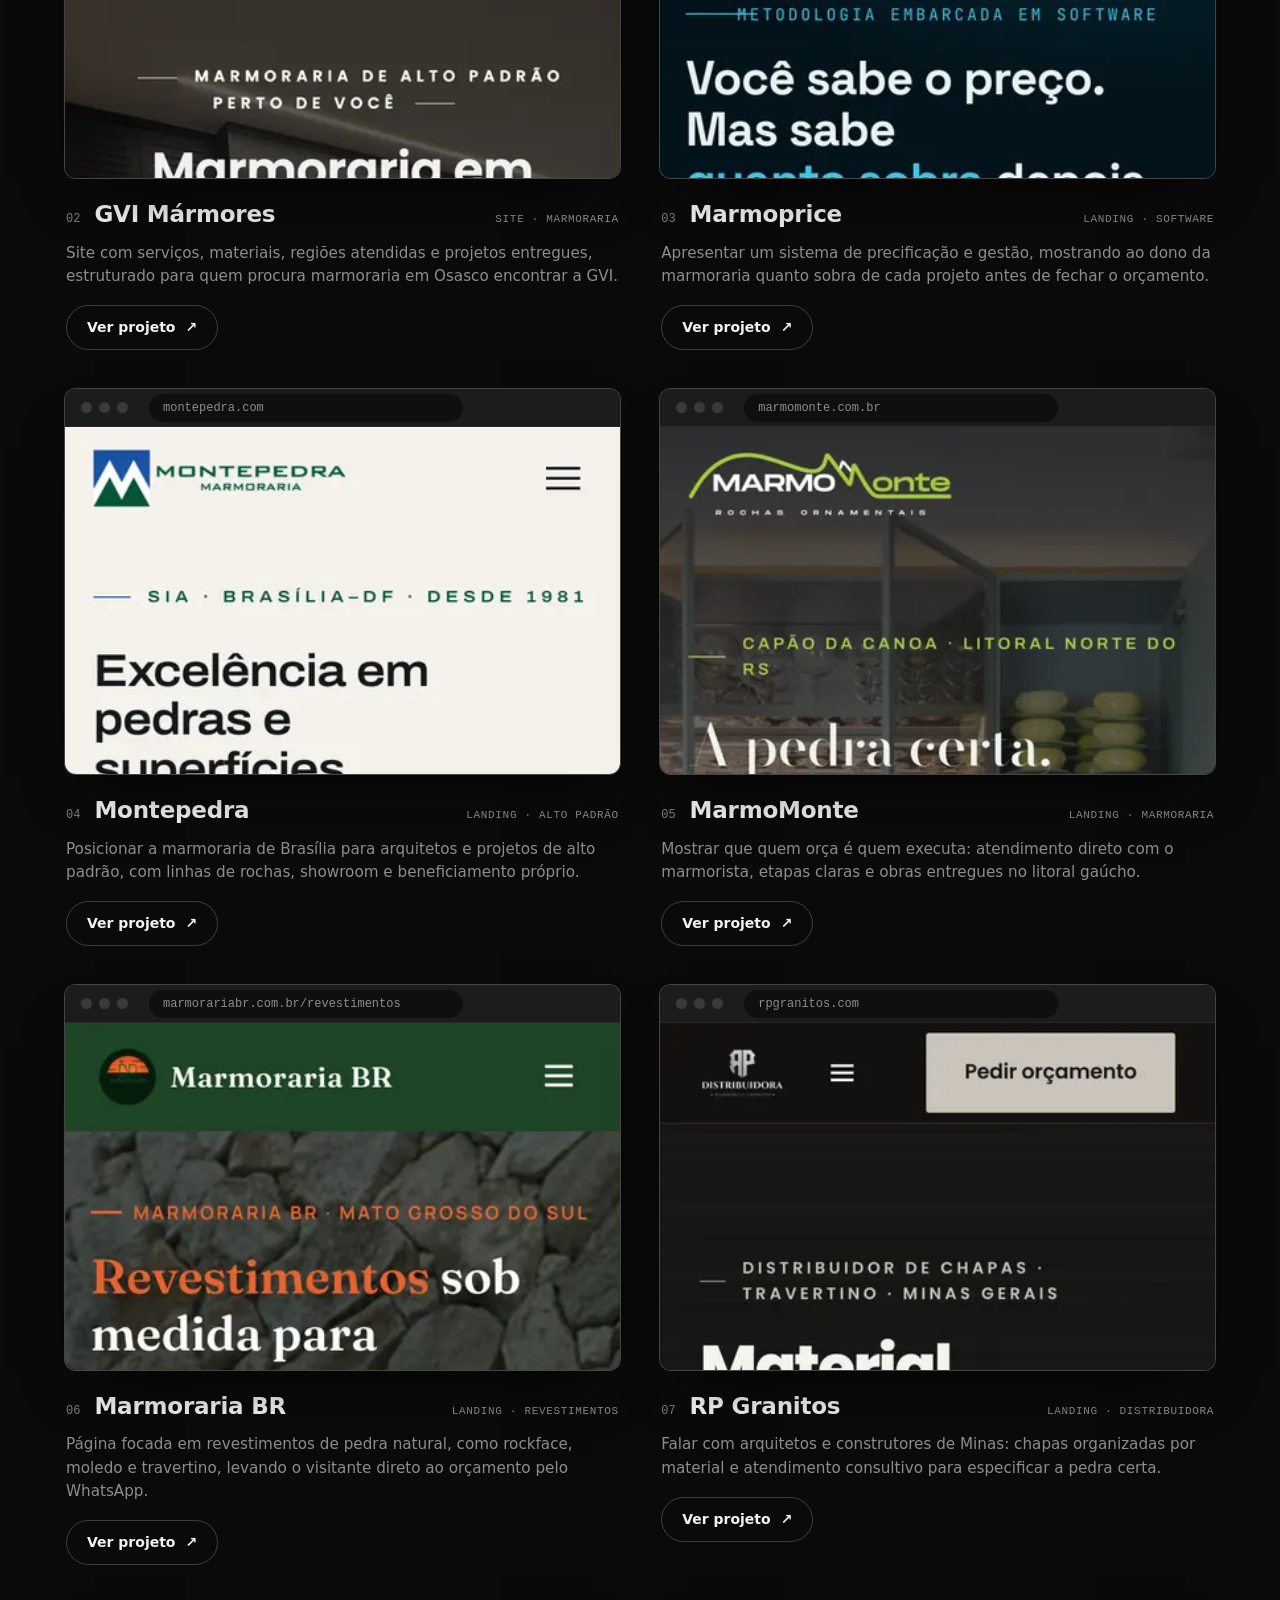
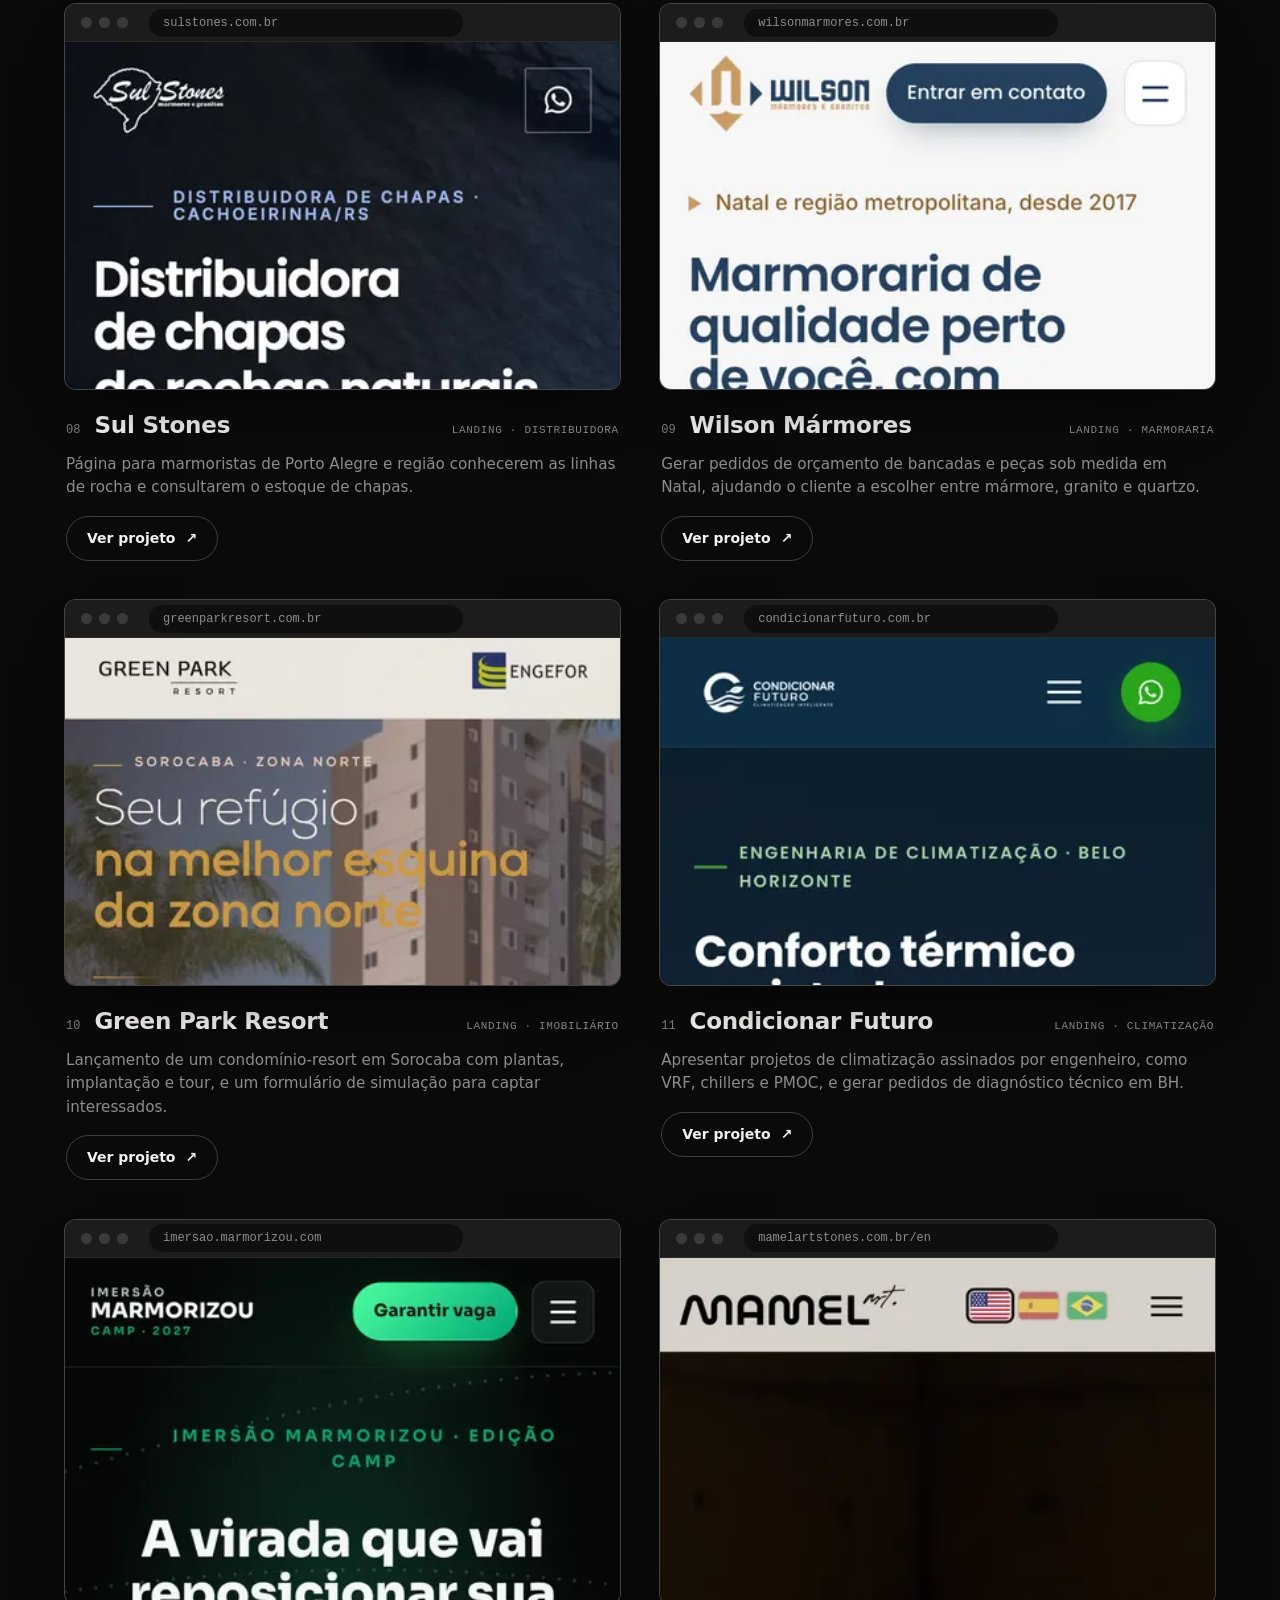
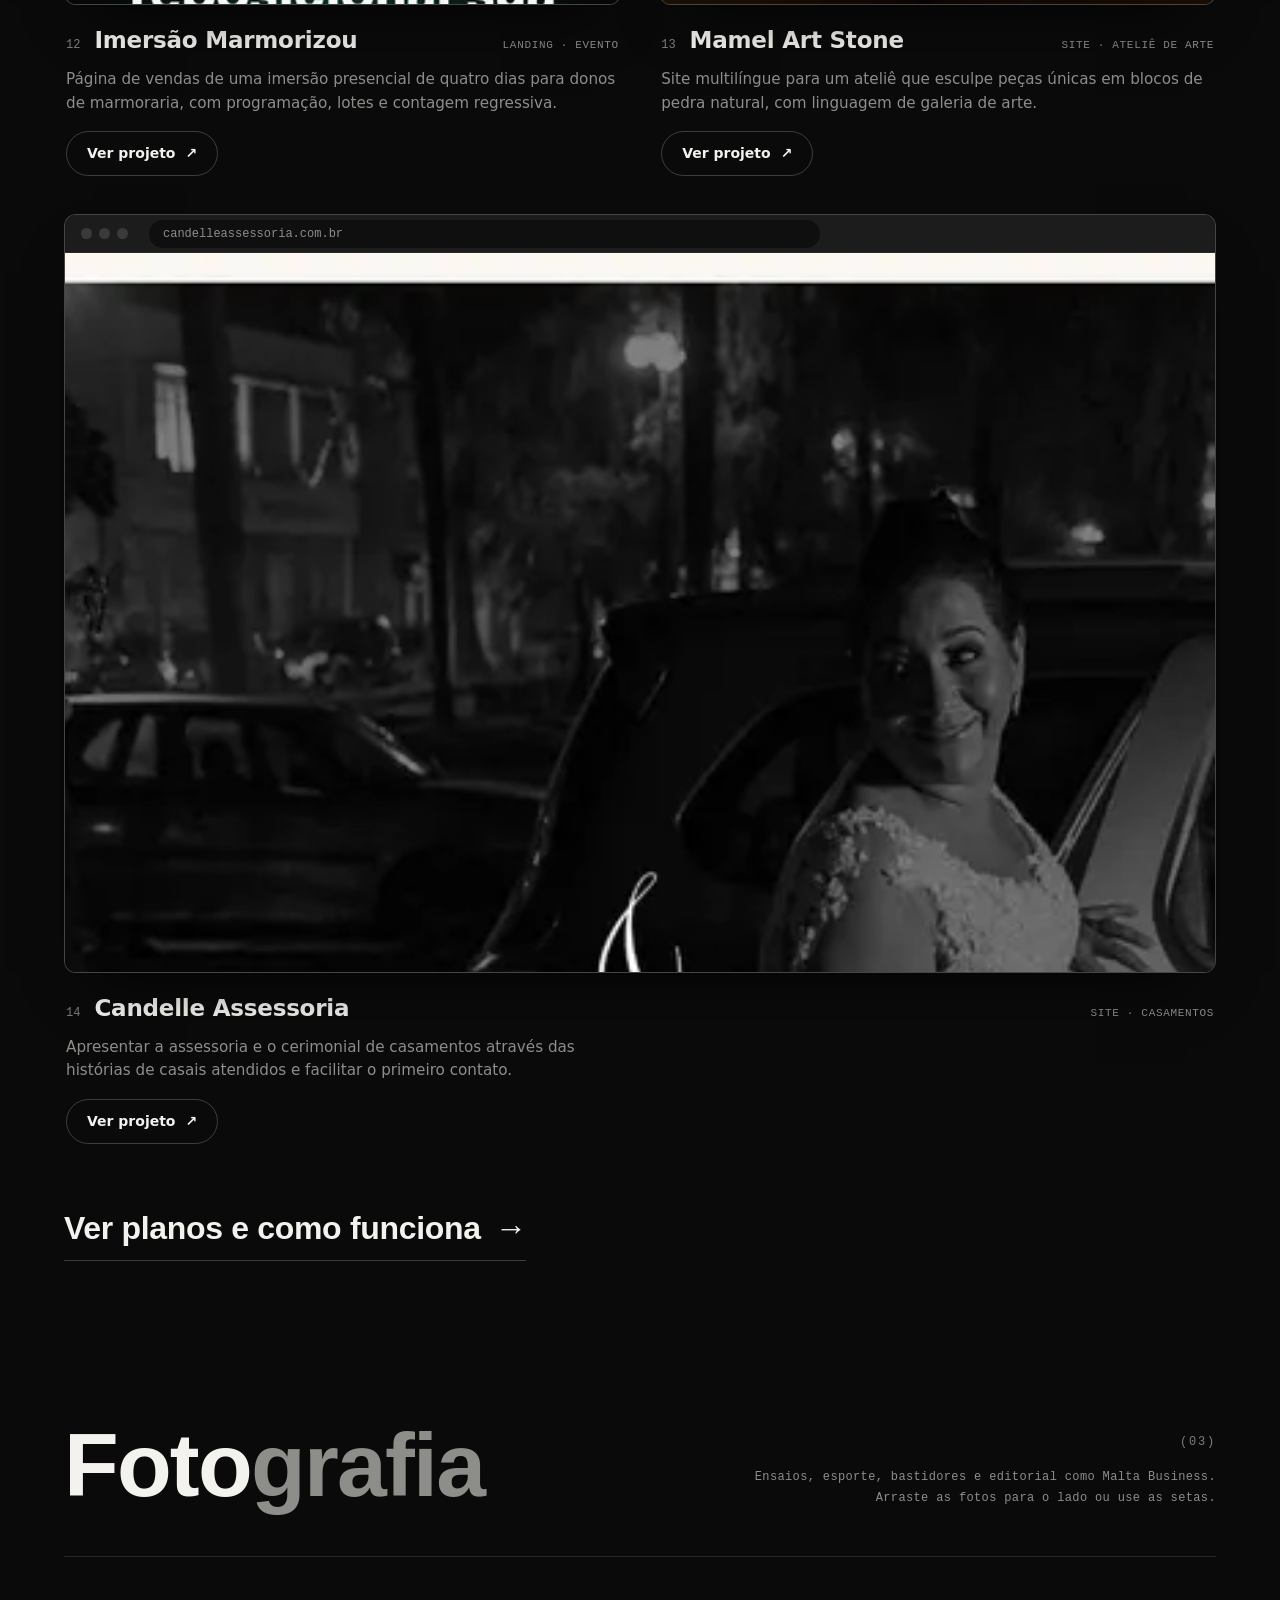
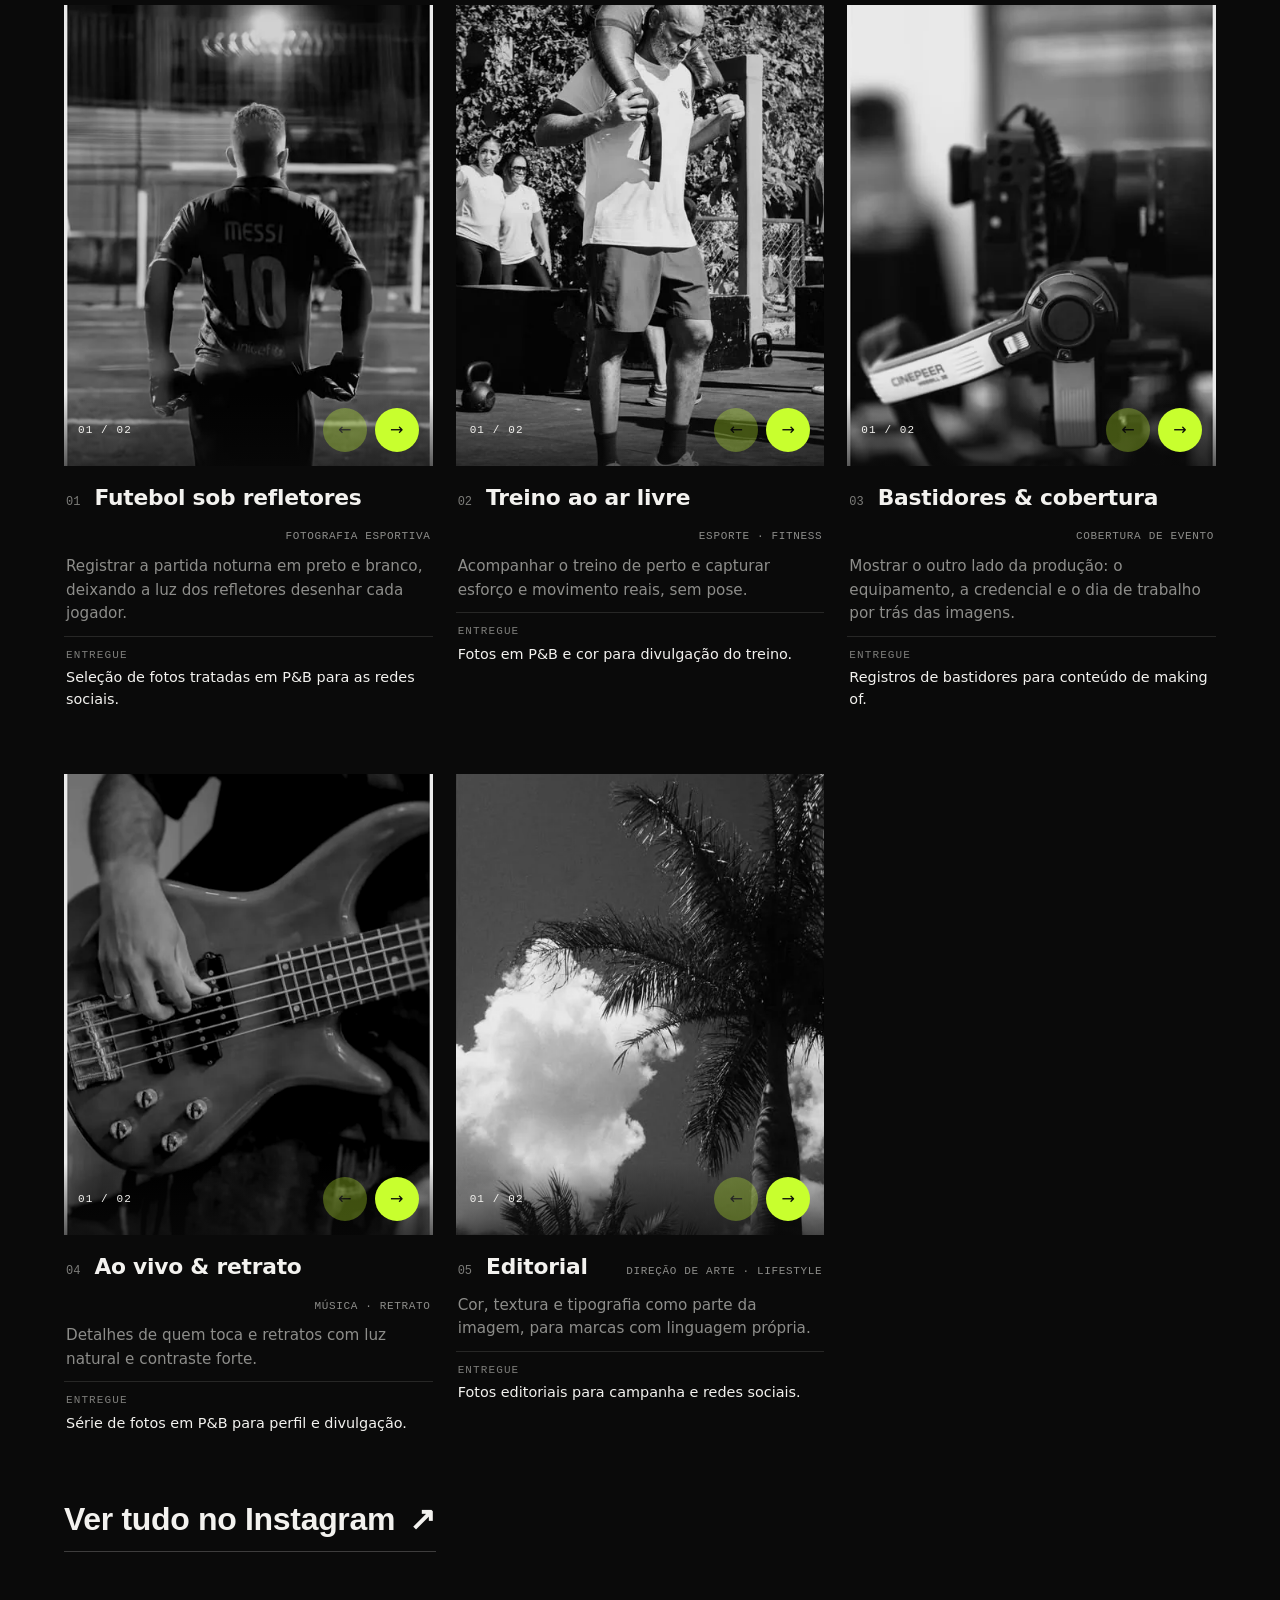
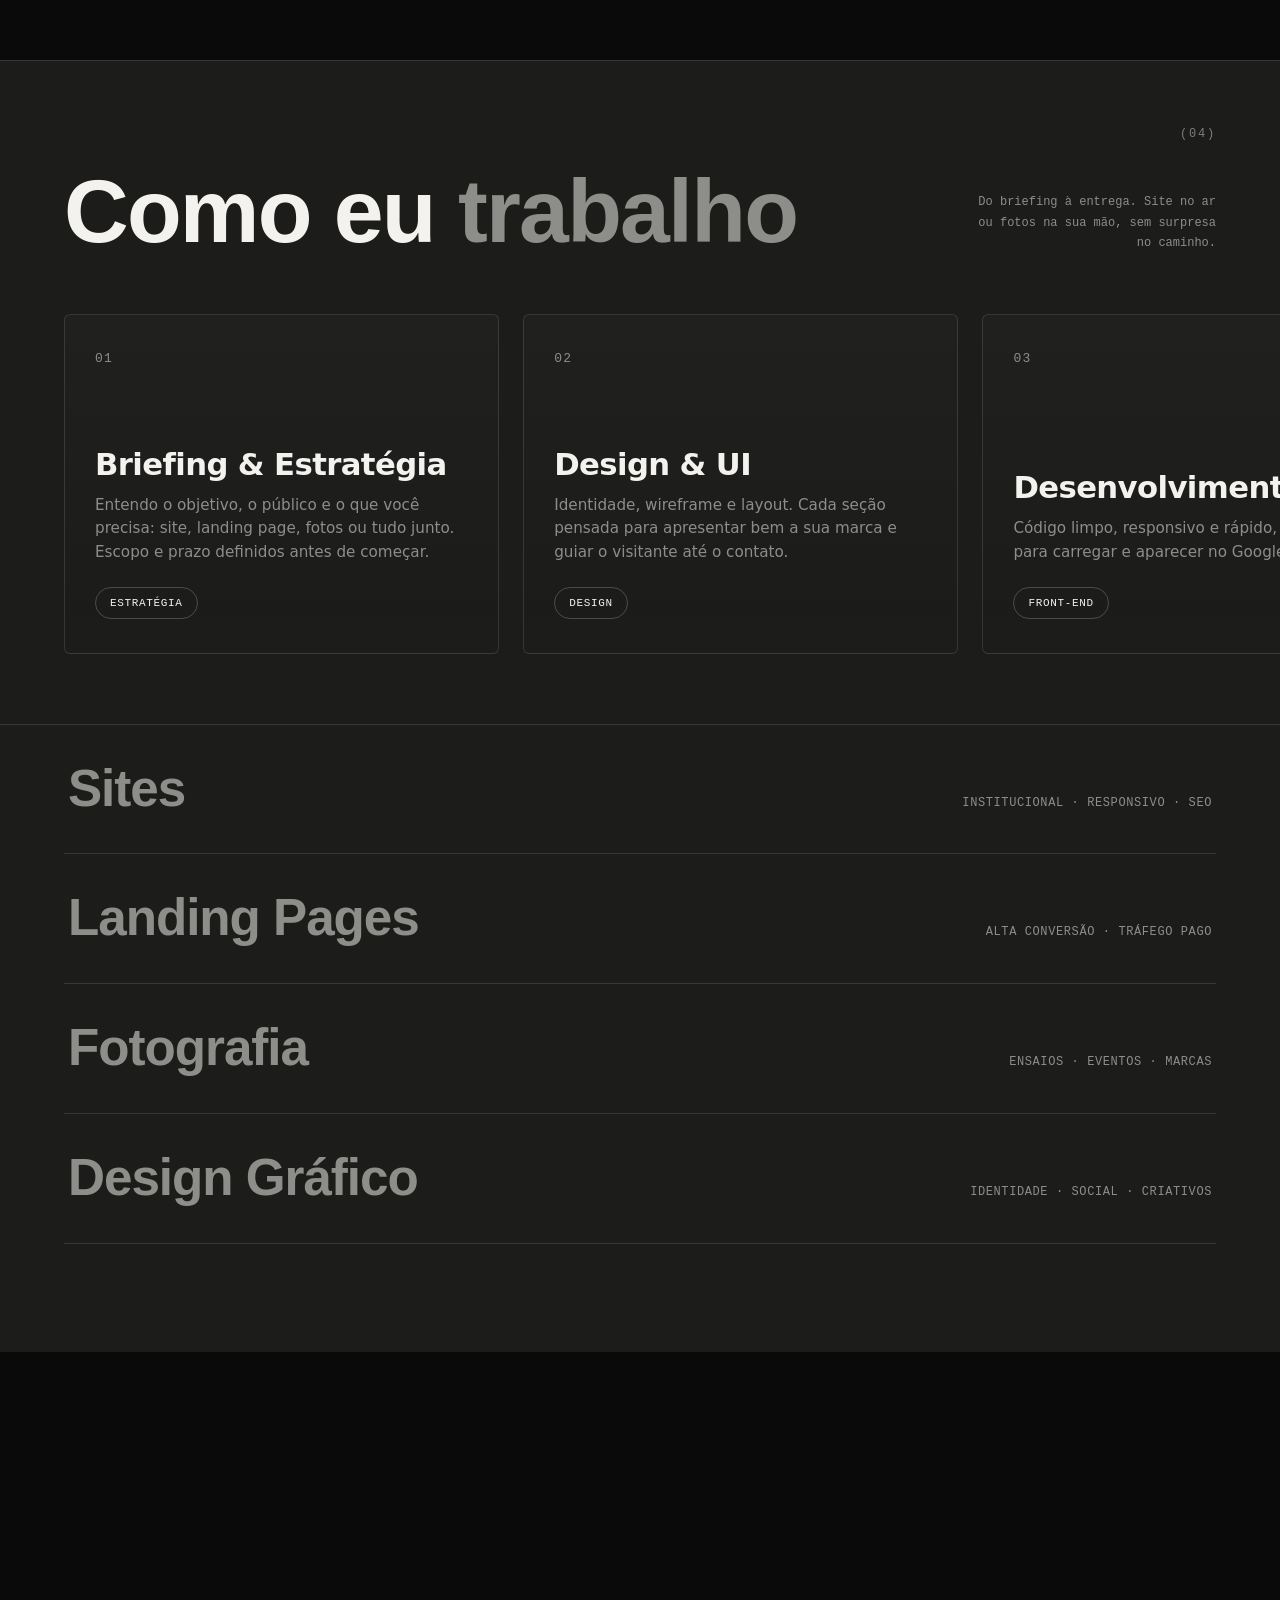
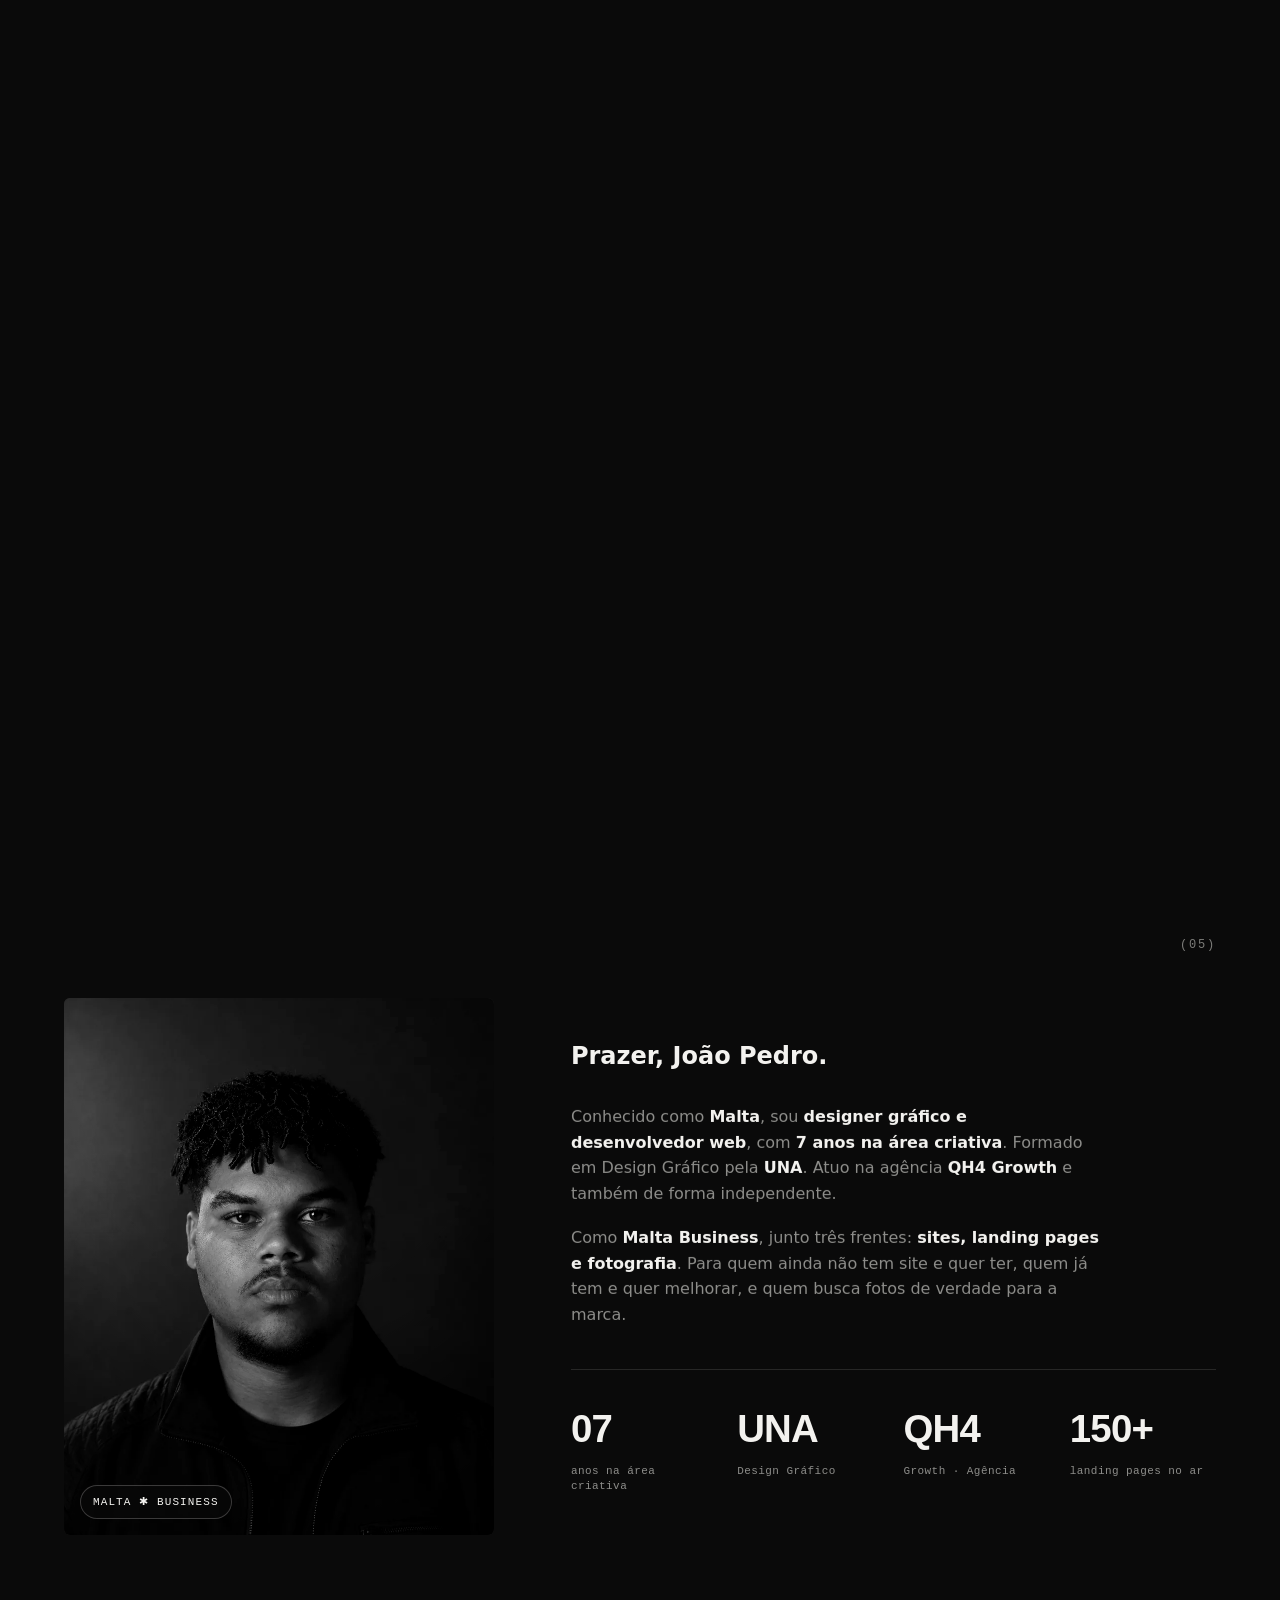
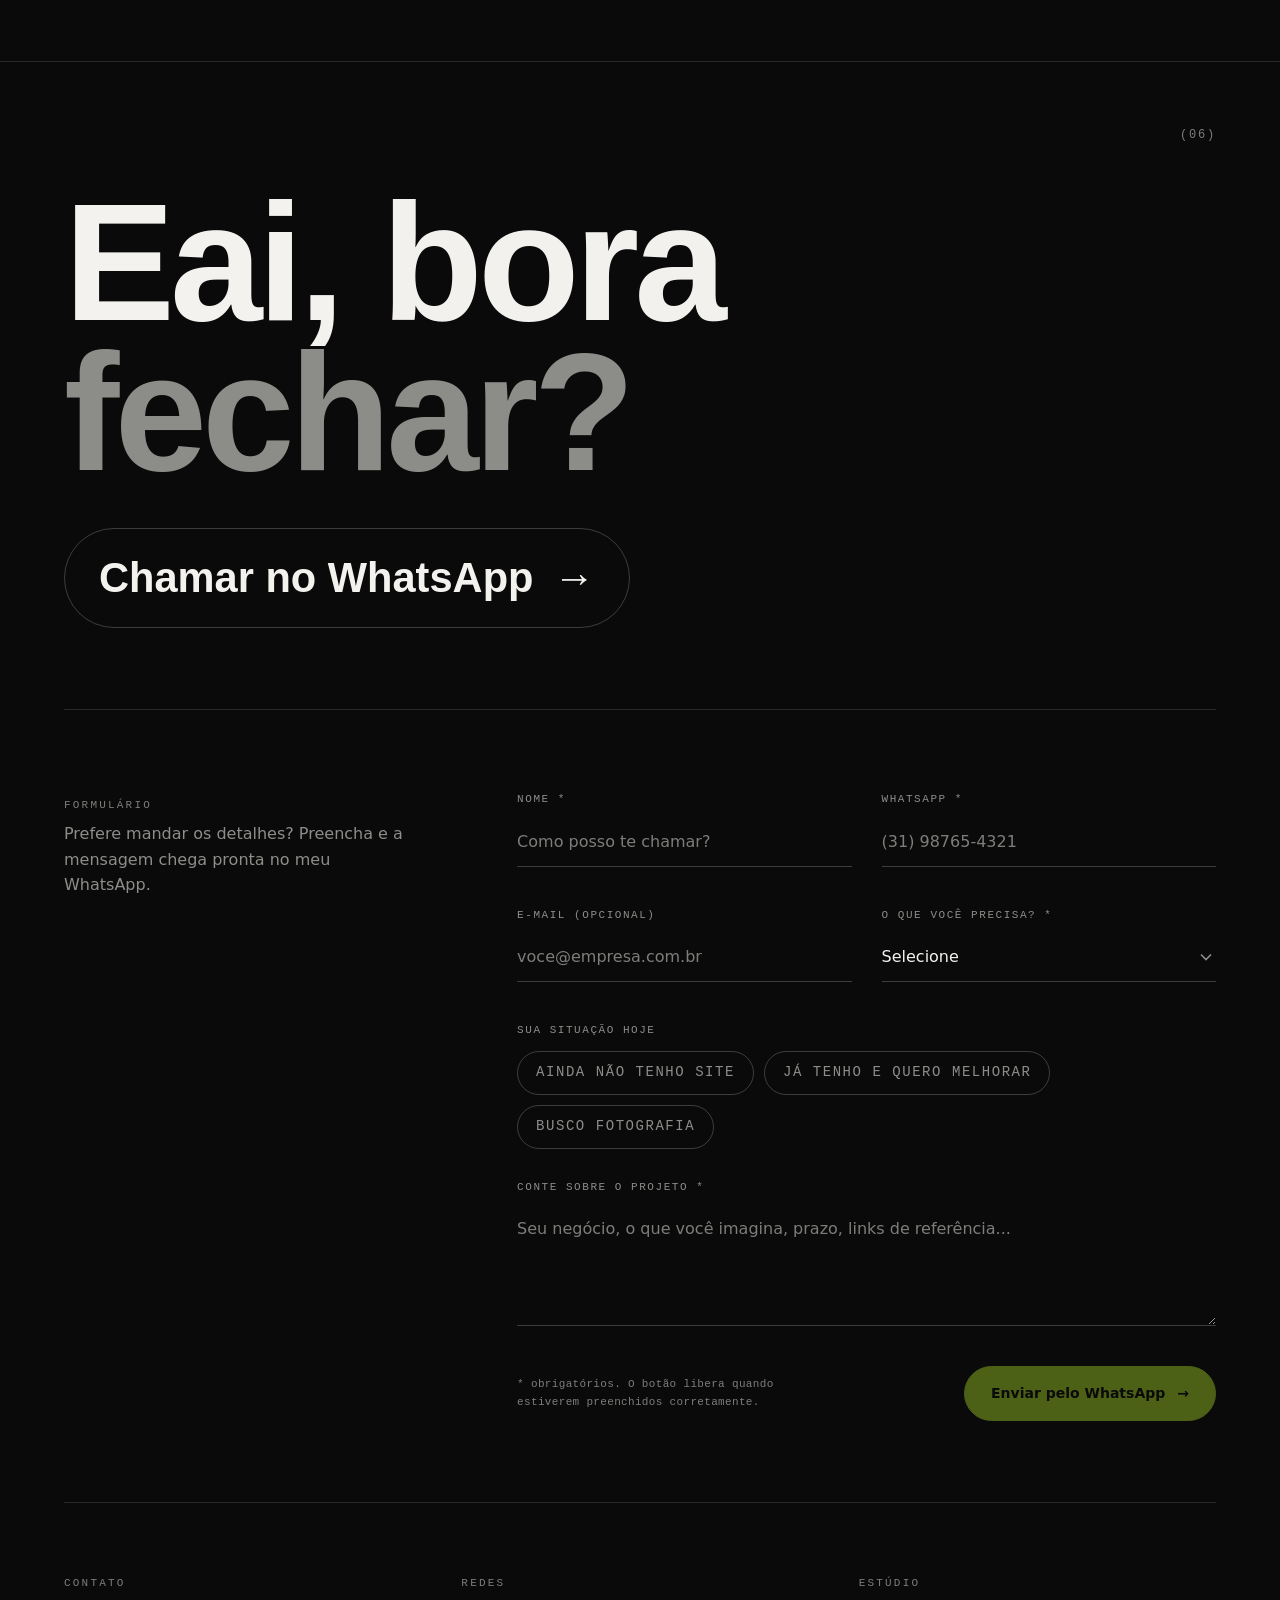
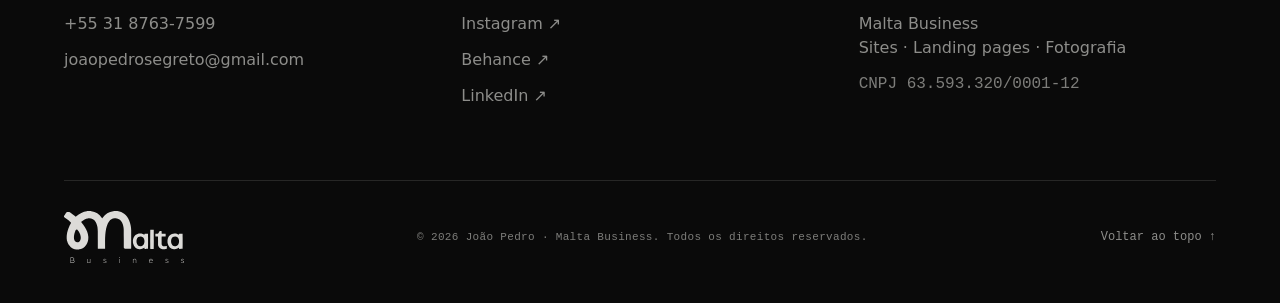
==== commit 05d9f863: "SEO: dominio canonico maltabusiness.com.br, redirect do vercel.app, titulo com marca + nome Co-Autho" ====
--- a/index.html
+++ b/index.html
@@ -3,9 +3,9 @@
 <head>
 <meta charset="UTF-8" />
 <meta name="viewport" content="width=device-width, initial-scale=1.0, viewport-fit=cover" />
-<title>Criação de Sites e Landing Pages em BH | Malta Business</title>
+<title>Sites e Landing Pages em BH | João Pedro Malta, Malta Business</title>
 <meta name="description" content="Criação de sites e landing pages em Belo Horizonte para todo o Brasil: design, código rápido e foco em receber contatos no WhatsApp. Também fotografia. Por João Pedro, o Malta." />
-<link rel="canonical" href="https://maltabusiness.vercel.app/" />
+<link rel="canonical" href="https://maltabusiness.com.br/" />
 <meta name="robots" content="index, follow" />
 <meta name="author" content="João Pedro Malta" />
 <link rel="icon" href="favicon.ico" sizes="48x48" />
@@ -16,17 +16,17 @@
 <meta property="og:type" content="website" />
 <meta property="og:locale" content="pt_BR" />
 <meta property="og:site_name" content="Malta Business" />
-<meta property="og:url" content="https://maltabusiness.vercel.app/" />
-<meta property="og:title" content="Criação de Sites e Landing Pages em BH | Malta Business" />
+<meta property="og:url" content="https://maltabusiness.com.br/" />
+<meta property="og:title" content="Sites e Landing Pages em BH | João Pedro Malta, Malta Business" />
 <meta property="og:description" content="Sites e landing pages que trazem contatos pelo WhatsApp. Belo Horizonte, atendendo todo o Brasil." />
-<meta property="og:image" content="https://maltabusiness.vercel.app/assets/og/og-cover.jpg" />
+<meta property="og:image" content="https://maltabusiness.com.br/assets/og/og-cover.jpg" />
 <meta property="og:image:width" content="1200" />
 <meta property="og:image:height" content="630" />
 <meta property="og:image:alt" content="Malta Business: fotografia, sites e landing pages" />
 <meta name="twitter:card" content="summary_large_image" />
-<meta name="twitter:title" content="Criação de Sites e Landing Pages em BH | Malta Business" />
+<meta name="twitter:title" content="Sites e Landing Pages em BH | João Pedro Malta, Malta Business" />
 <meta name="twitter:description" content="Sites e landing pages que trazem contatos pelo WhatsApp. Belo Horizonte, atendendo todo o Brasil." />
-<meta name="twitter:image" content="https://maltabusiness.vercel.app/assets/og/og-cover.jpg" />
+<meta name="twitter:image" content="https://maltabusiness.com.br/assets/og/og-cover.jpg" />
 <meta name="theme-color" content="#0A0A0A" />
 <!-- Segurança: Content Security Policy (defesa contra XSS / injeção / exfiltração de dados) -->
 <meta http-equiv="Content-Security-Policy" content="default-src 'self'; script-src 'self'; style-src 'self' 'unsafe-inline' https://fonts.googleapis.com; font-src 'self' https://fonts.gstatic.com; img-src 'self' data:; connect-src 'self'; base-uri 'self'; form-action 'self'; object-src 'none'; frame-src 'none'; upgrade-insecure-requests">
@@ -38,9 +38,9 @@
 <noscript><link rel="stylesheet" href="https://fonts.googleapis.com/css2?family=Archivo:wght@300;400;500;600;700;800&family=Archivo+Expanded:wght@800&family=JetBrains+Mono:wght@400;500;700&display=swap"></noscript>
 <link rel="preload" as="image" href="assets/logo-malta.svg" fetchpriority="high" />
 <link rel="stylesheet" href="css/style.css" />
-<script type="application/ld+json">{"@context": "https://schema.org", "@type": "ProfessionalService", "@id": "https://maltabusiness.vercel.app/#malta", "name": "Malta Business", "url": "https://maltabusiness.vercel.app/", "logo": "https://maltabusiness.vercel.app/assets/icon-512.png", "image": "https://maltabusiness.vercel.app/assets/og/og-cover.jpg", "description": "Fotografia, criação de sites e landing pages para empresas e profissionais.", "telephone": "+55-31-8763-7599", "email": "joaopedrosegreto@gmail.com", "taxID": "63.593.320/0001-12", "address": {"@type": "PostalAddress", "addressLocality": "Belo Horizonte", "addressRegion": "MG", "addressCountry": "BR"}, "areaServed": {"@type": "Country", "name": "Brasil"}, "founder": {"@id": "https://maltabusiness.vercel.app/#joao-pedro"}, "sameAs": ["https://www.instagram.com/jp_fmalta/", "https://www.behance.net/joaopedromalta", "https://www.linkedin.com/in/joaopedromalta7"], "hasOfferCatalog": {"@type": "OfferCatalog", "name": "Serviços", "itemListElement": [{"@type": "Offer", "itemOffered": {"@type": "Service", "name": "Criação de sites"}}, {"@type": "Offer", "itemOffered": {"@type": "Service", "name": "Landing pages"}}, {"@type": "Offer", "itemOffered": {"@type": "Service", "name": "Fotografia"}}, {"@type": "Offer", "itemOffered": {"@type": "Service", "name": "Design gráfico"}}]}}</script>
-<script type="application/ld+json">{"@context": "https://schema.org", "@type": "Person", "@id": "https://maltabusiness.vercel.app/#joao-pedro", "name": "João Pedro", "alternateName": "Malta", "jobTitle": "Designer gráfico e desenvolvedor web", "image": "https://maltabusiness.vercel.app/assets/about.webp", "alumniOf": {"@type": "CollegeOrUniversity", "name": "UNA"}, "worksFor": {"@id": "https://maltabusiness.vercel.app/#malta"}, "sameAs": ["https://www.instagram.com/jp_fmalta/", "https://www.behance.net/joaopedromalta", "https://www.linkedin.com/in/joaopedromalta7"]}</script>
-<script type="application/ld+json">{"@context": "https://schema.org", "@type": "WebSite", "name": "Malta Business", "url": "https://maltabusiness.vercel.app/", "inLanguage": "pt-BR", "publisher": {"@id": "https://maltabusiness.vercel.app/#malta"}}</script>
+<script type="application/ld+json">{"@context": "https://schema.org", "@type": "ProfessionalService", "@id": "https://maltabusiness.com.br/#malta", "name": "Malta Business", "url": "https://maltabusiness.com.br/", "logo": "https://maltabusiness.com.br/assets/icon-512.png", "image": "https://maltabusiness.com.br/assets/og/og-cover.jpg", "description": "Fotografia, criação de sites e landing pages para empresas e profissionais.", "telephone": "+55-31-8763-7599", "email": "joaopedrosegreto@gmail.com", "taxID": "63.593.320/0001-12", "address": {"@type": "PostalAddress", "addressLocality": "Belo Horizonte", "addressRegion": "MG", "addressCountry": "BR"}, "areaServed": {"@type": "Country", "name": "Brasil"}, "founder": {"@id": "https://maltabusiness.com.br/#joao-pedro"}, "sameAs": ["https://www.instagram.com/jp_fmalta/", "https://www.behance.net/joaopedromalta", "https://www.linkedin.com/in/joaopedromalta7"], "hasOfferCatalog": {"@type": "OfferCatalog", "name": "Serviços", "itemListElement": [{"@type": "Offer", "itemOffered": {"@type": "Service", "name": "Criação de sites"}}, {"@type": "Offer", "itemOffered": {"@type": "Service", "name": "Landing pages"}}, {"@type": "Offer", "itemOffered": {"@type": "Service", "name": "Fotografia"}}, {"@type": "Offer", "itemOffered": {"@type": "Service", "name": "Design gráfico"}}]}}</script>
+<script type="application/ld+json">{"@context": "https://schema.org", "@type": "Person", "@id": "https://maltabusiness.com.br/#joao-pedro", "name": "João Pedro", "alternateName": "Malta", "jobTitle": "Designer gráfico e desenvolvedor web", "image": "https://maltabusiness.com.br/assets/about.webp", "alumniOf": {"@type": "CollegeOrUniversity", "name": "UNA"}, "worksFor": {"@id": "https://maltabusiness.com.br/#malta"}, "sameAs": ["https://www.instagram.com/jp_fmalta/", "https://www.behance.net/joaopedromalta", "https://www.linkedin.com/in/joaopedromalta7"]}</script>
+<script type="application/ld+json">{"@context": "https://schema.org", "@type": "WebSite", "name": "Malta Business", "url": "https://maltabusiness.com.br/", "inLanguage": "pt-BR", "publisher": {"@id": "https://maltabusiness.com.br/#malta"}}</script>
 </head>
 <body>
 
